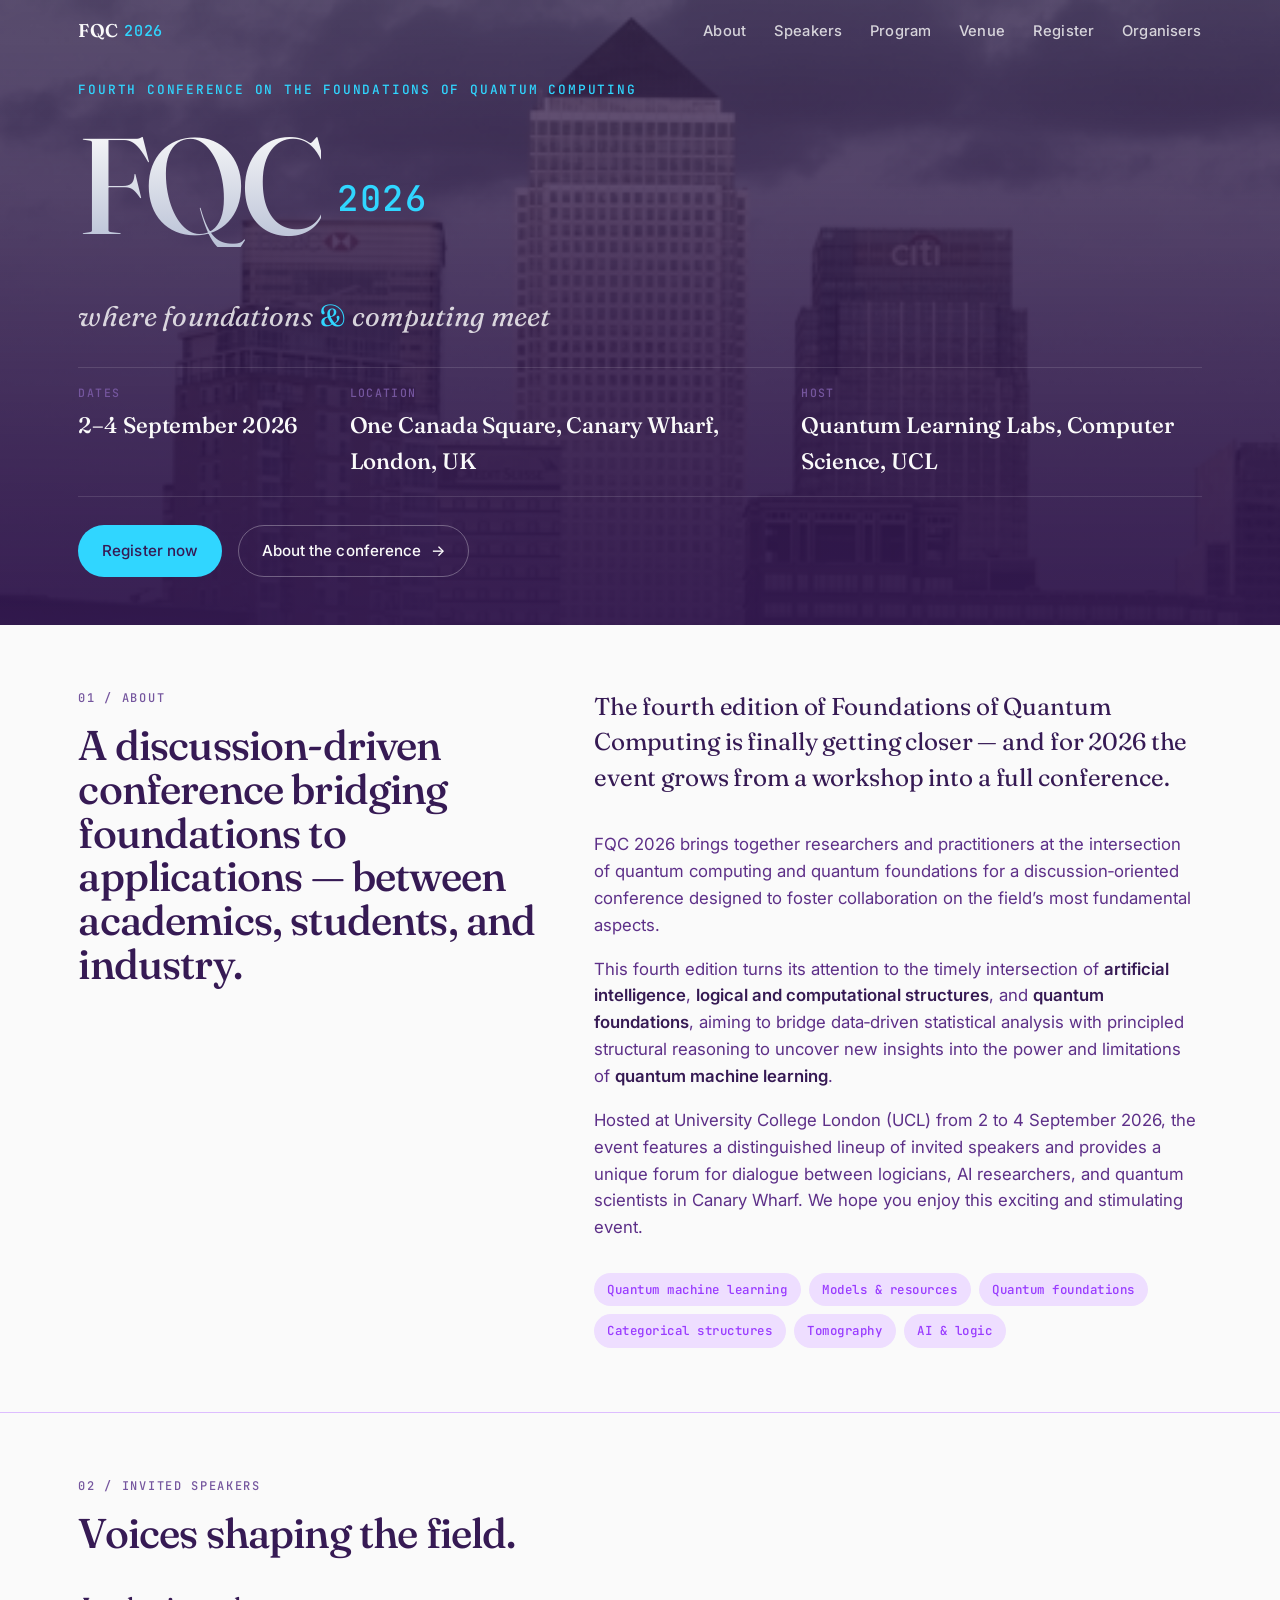
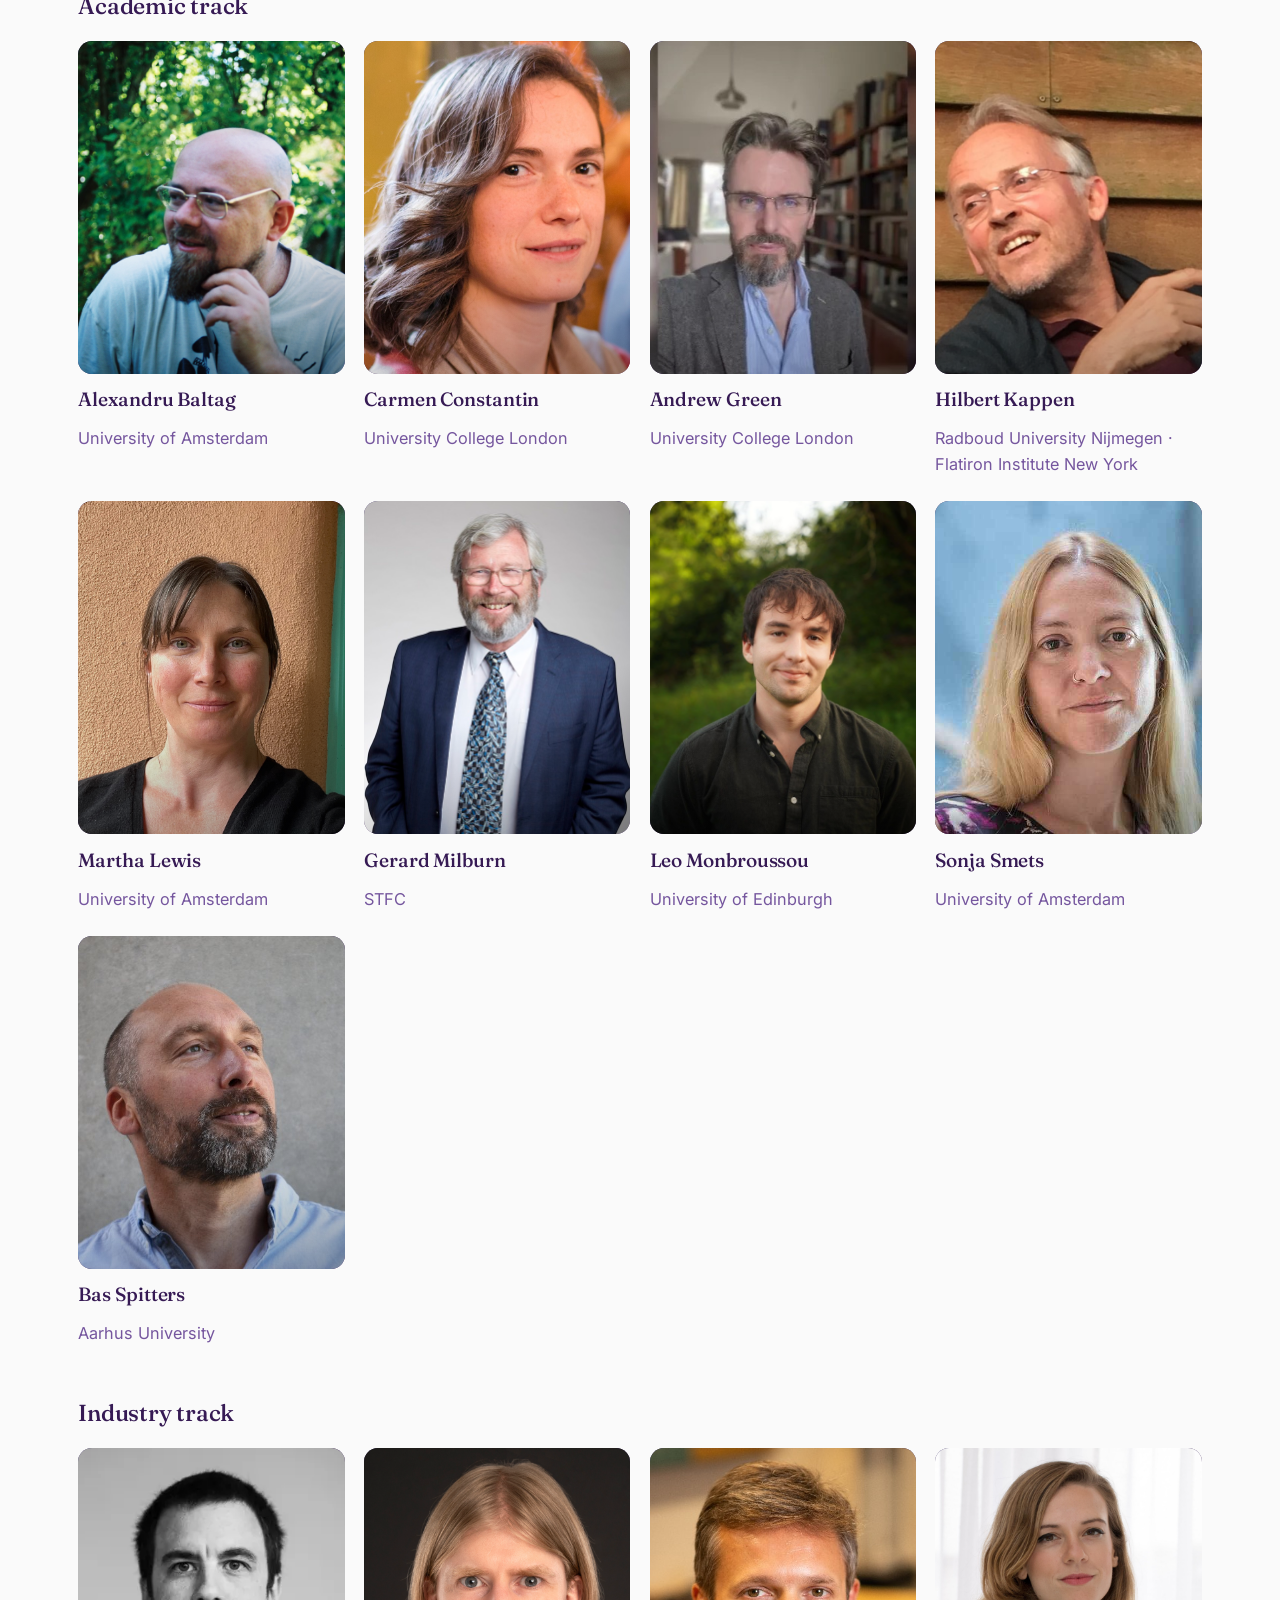
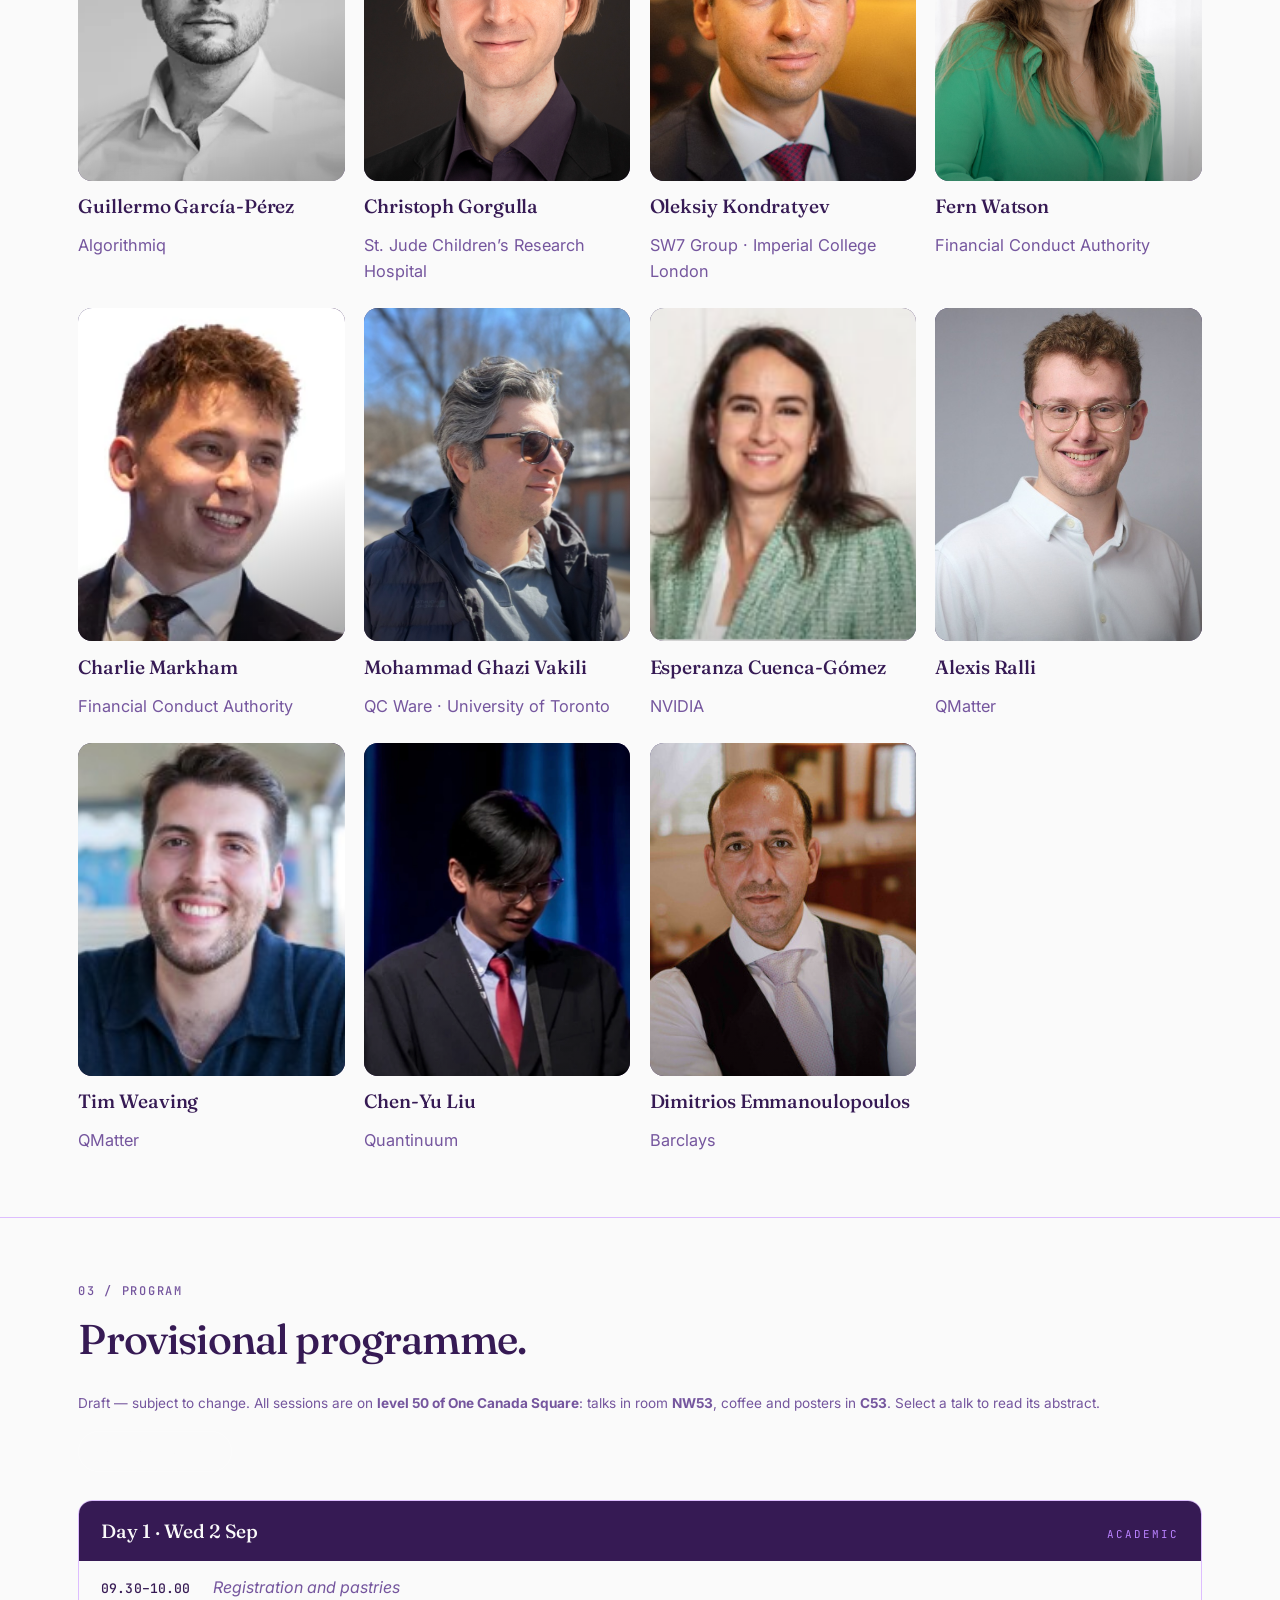
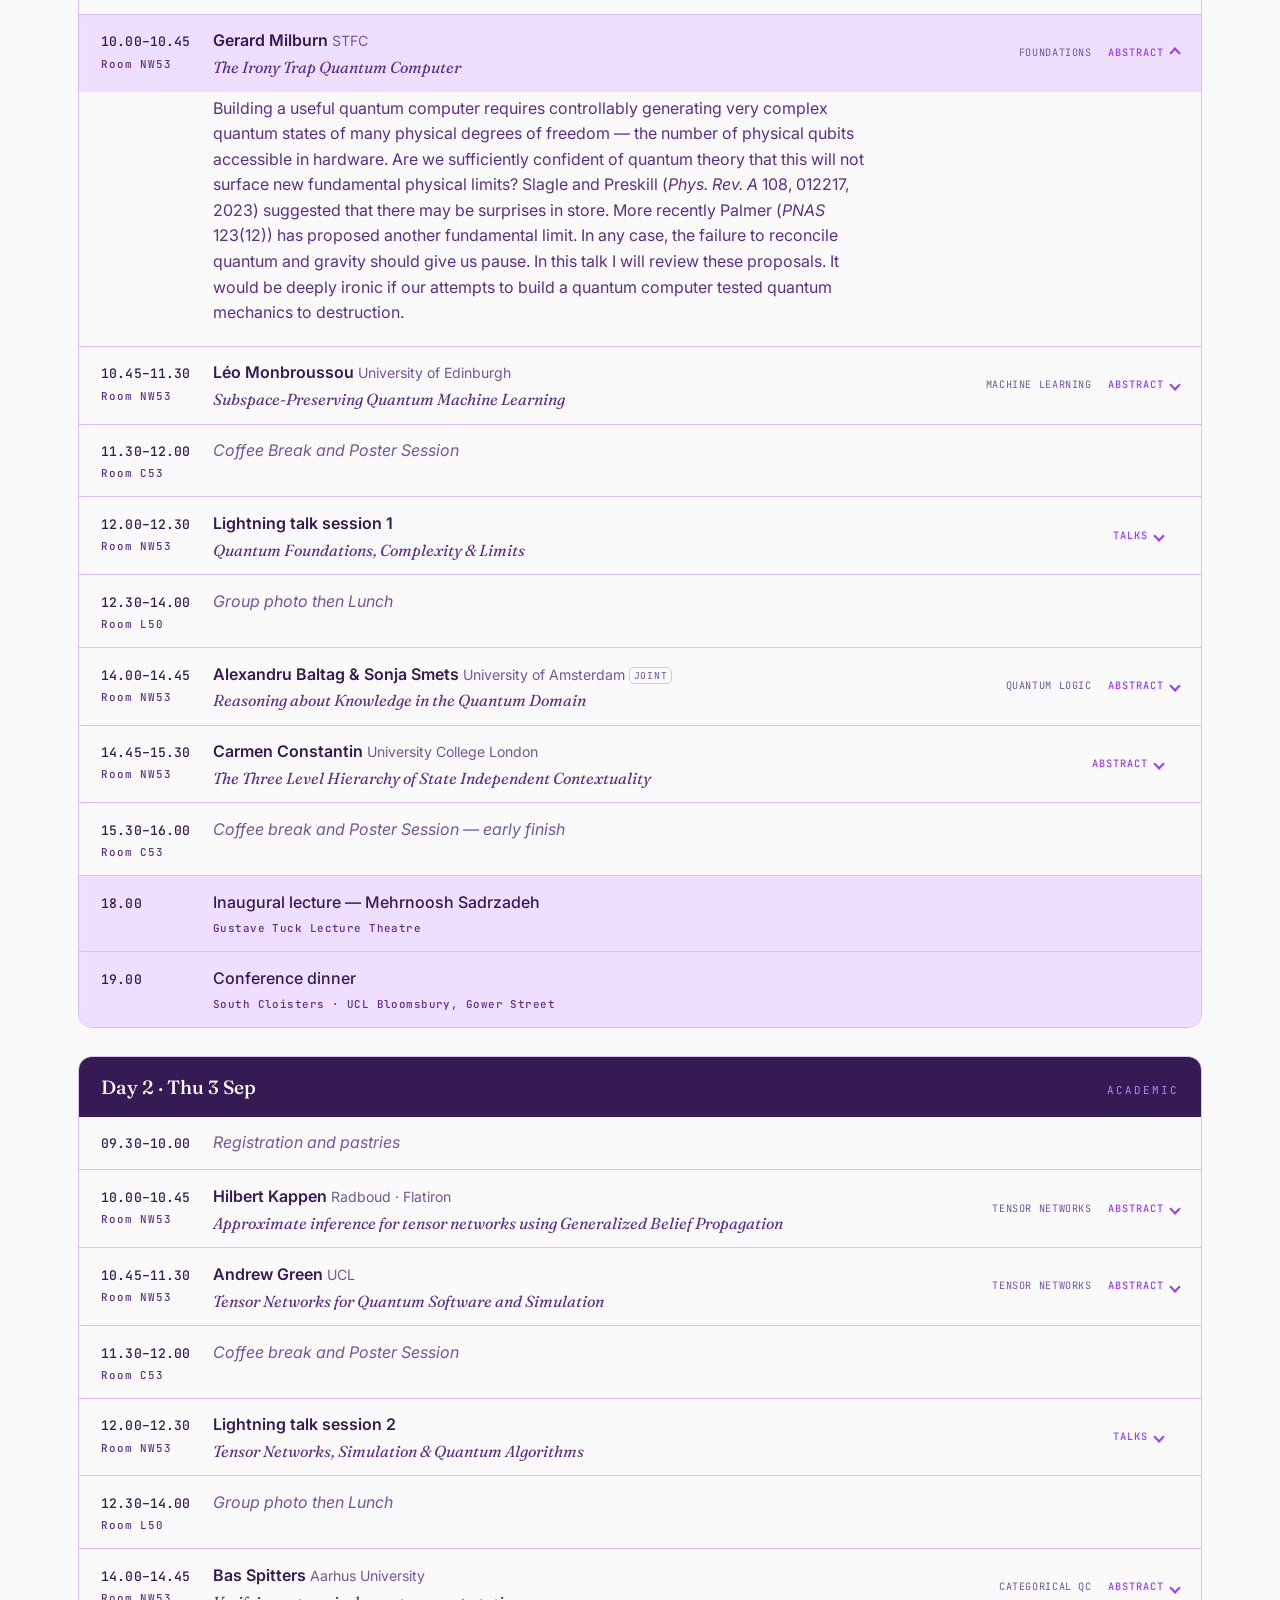
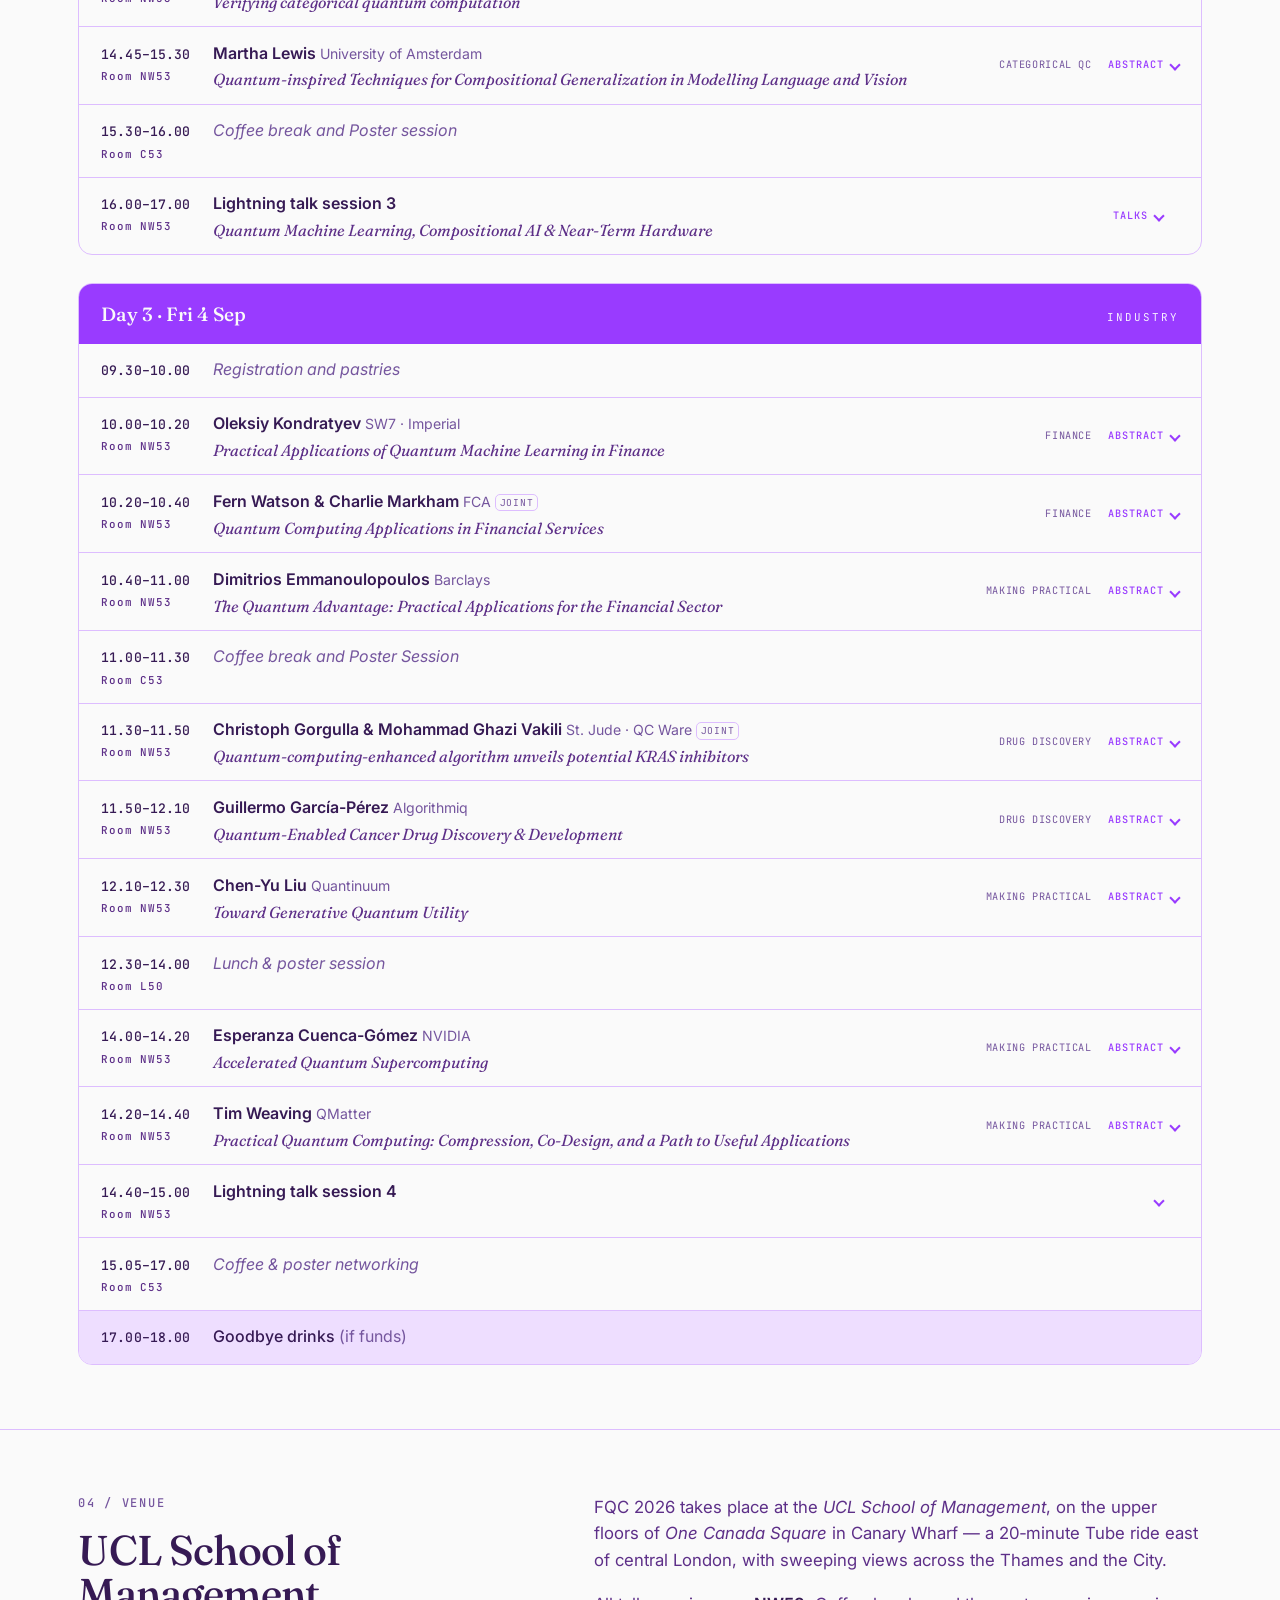
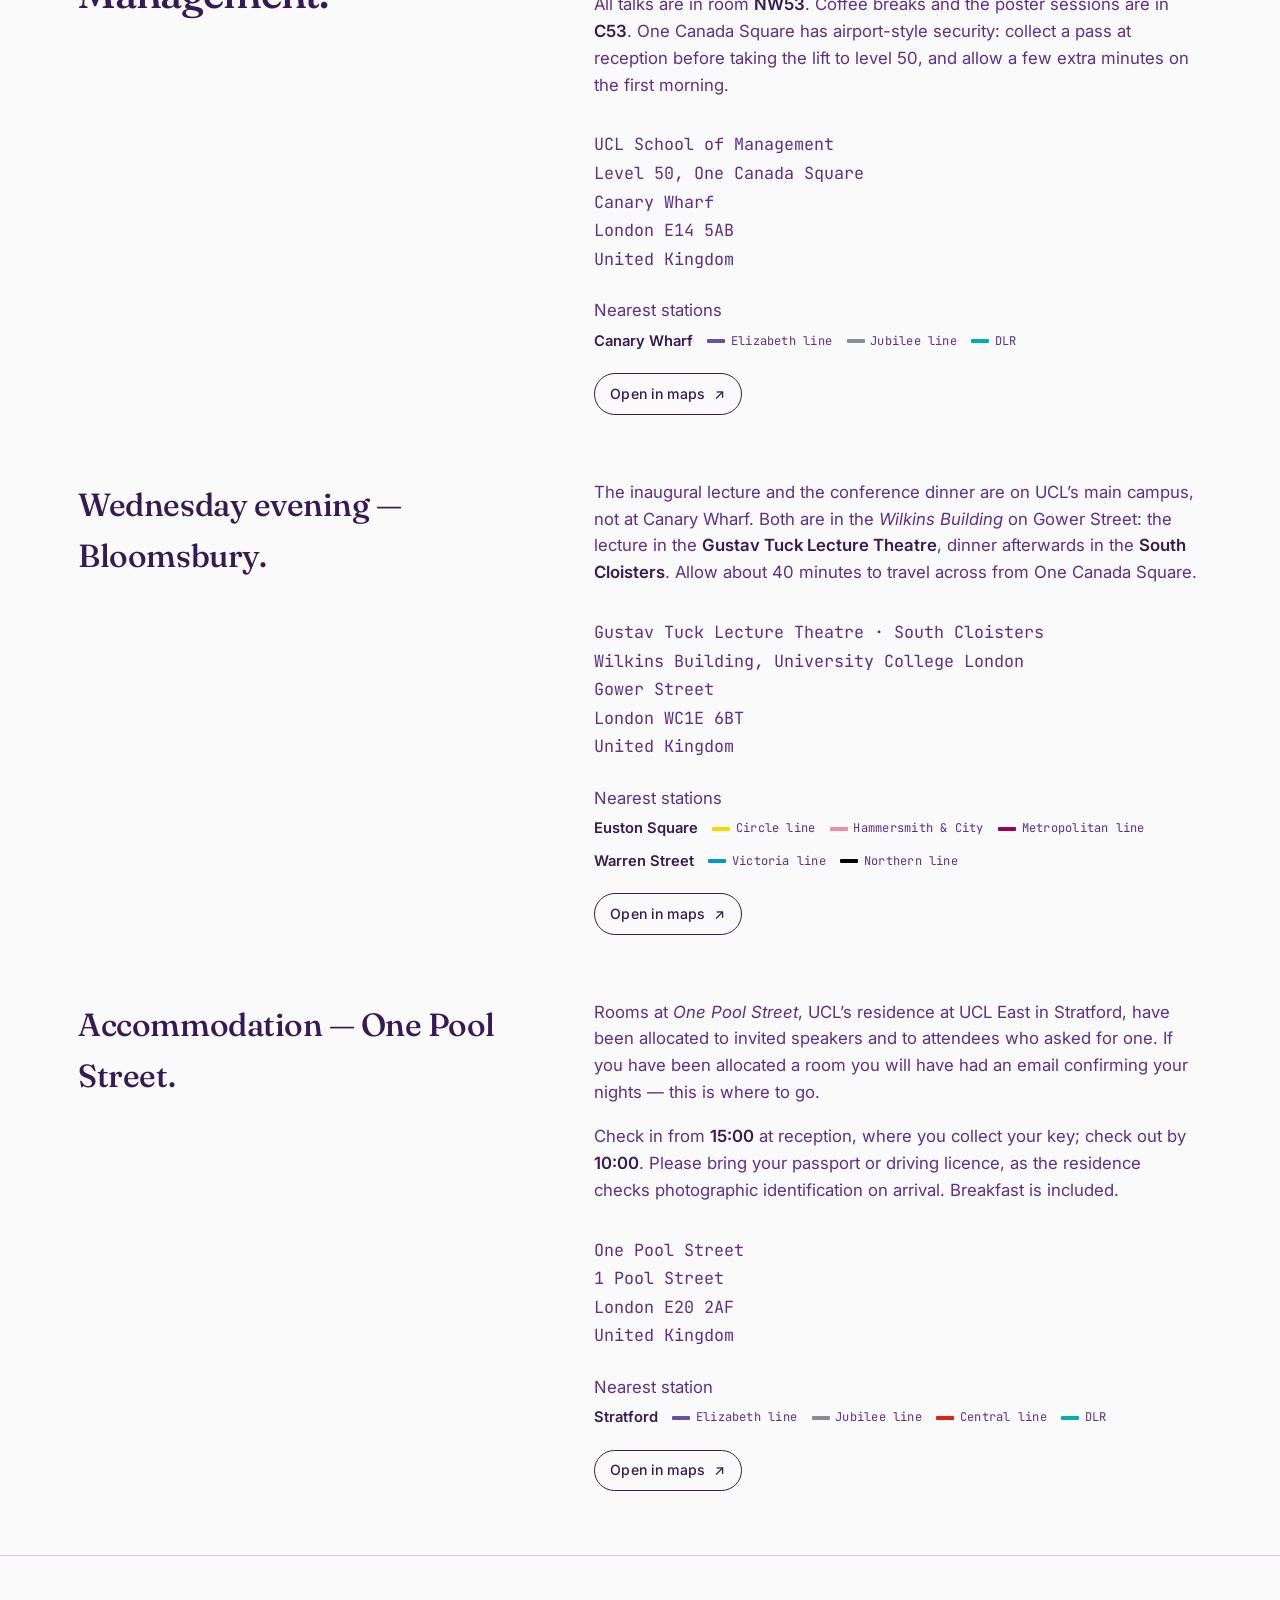
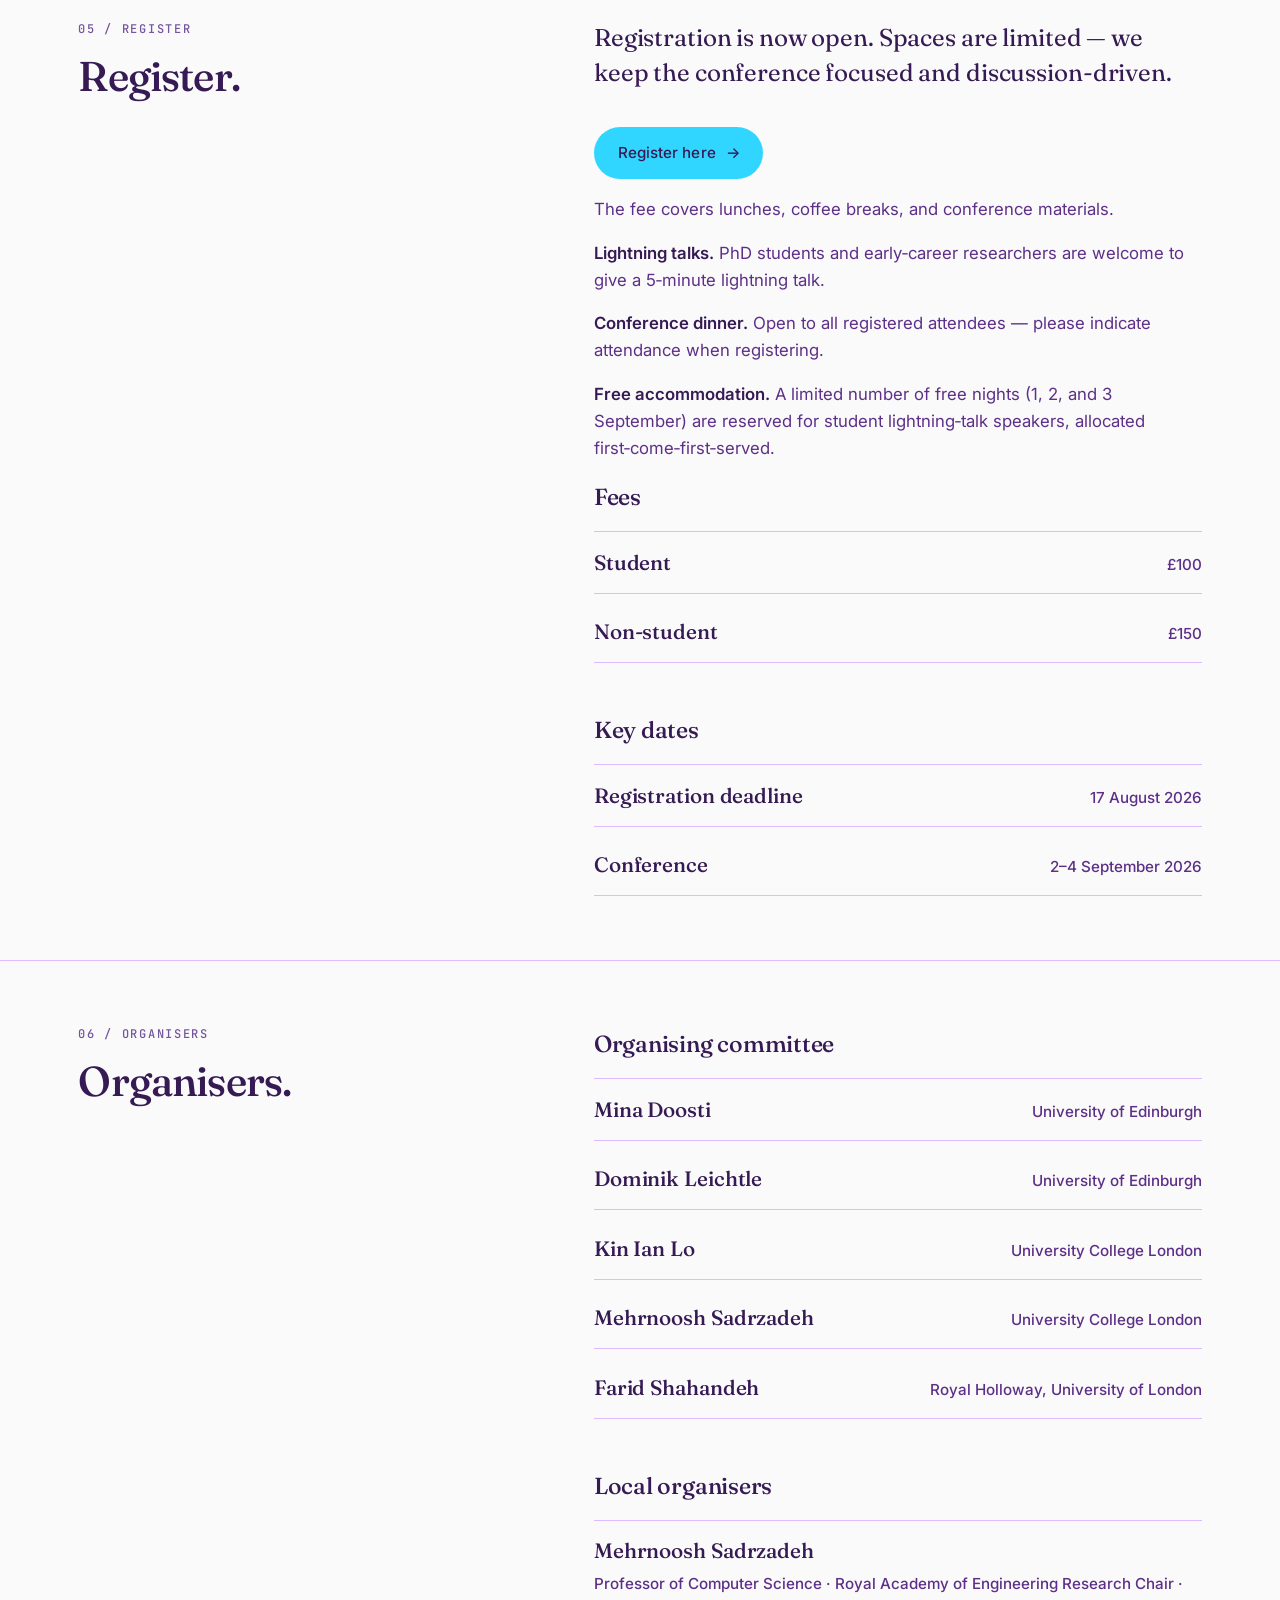
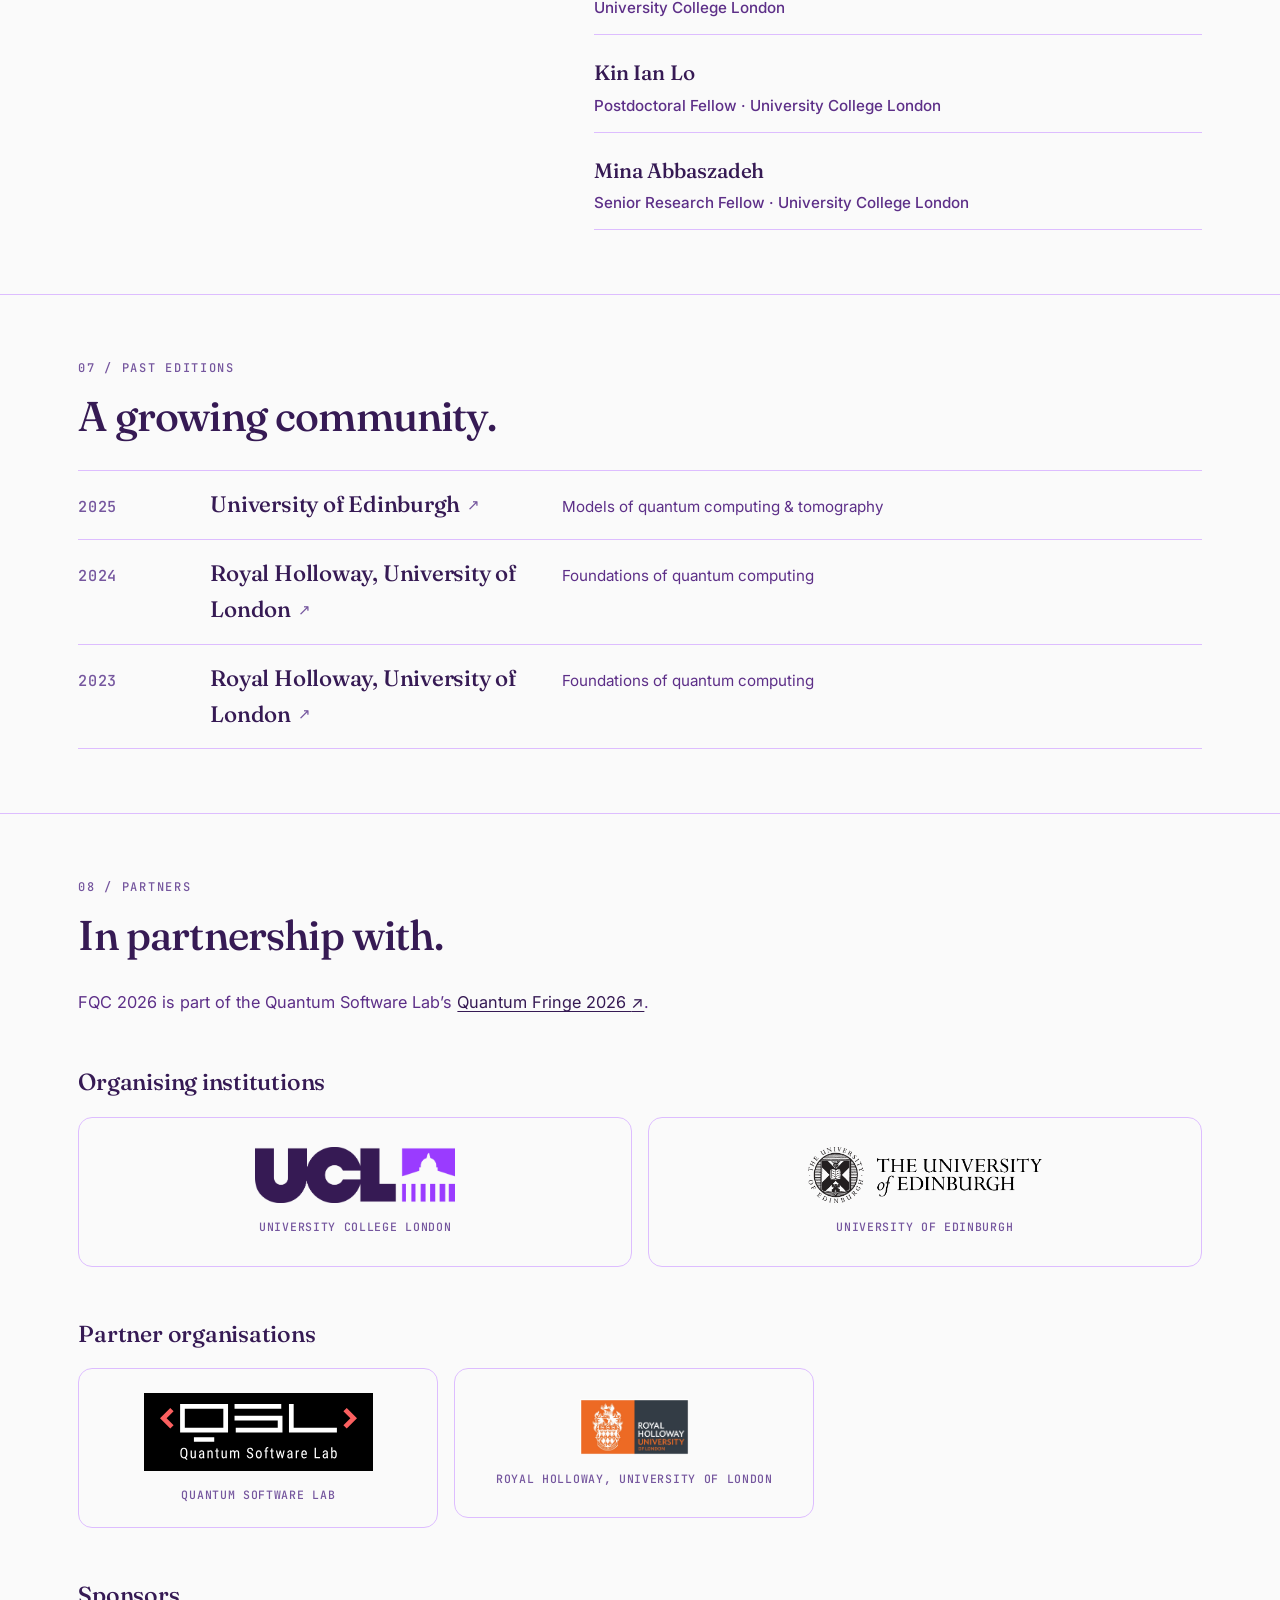
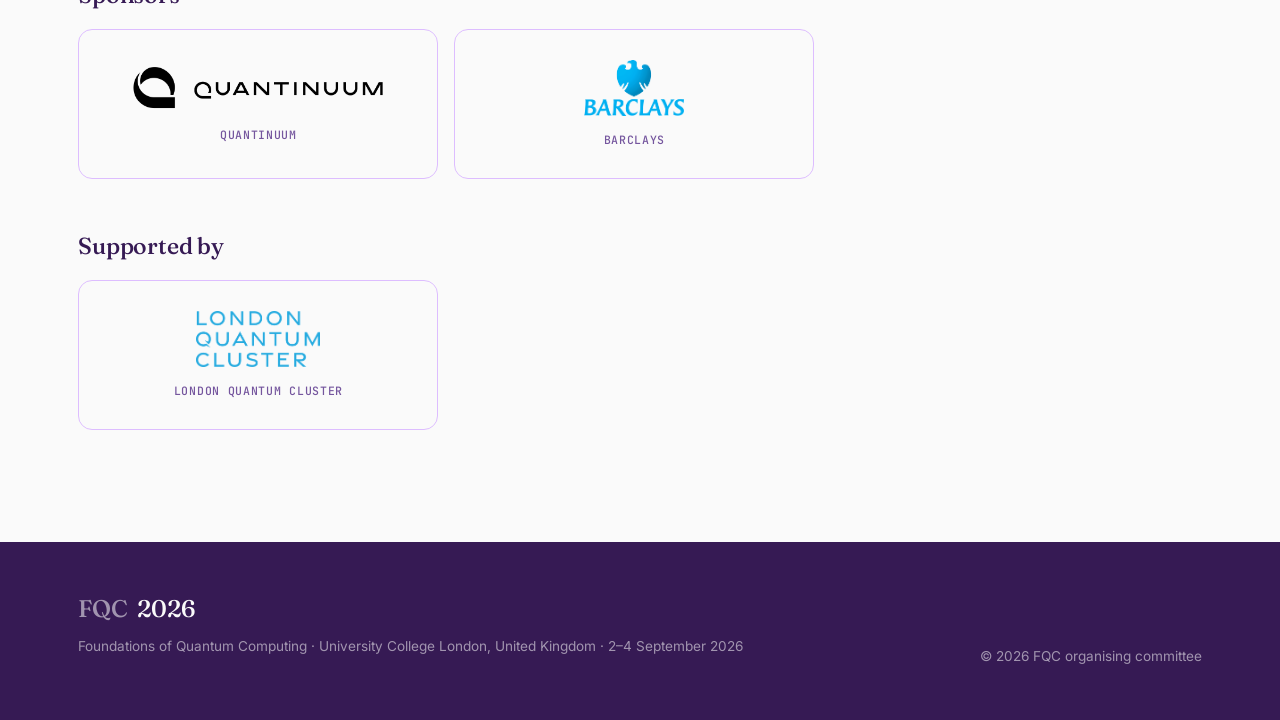
==== index.html @ 326d05ee "updates" ====
<!doctype html>
<html lang="en" data-density="compact">
<head>
<meta charset="utf-8" />
<meta name="viewport" content="width=device-width, initial-scale=1, viewport-fit=cover" />
<title>FQC 2026 — Foundations of Quantum Computing</title>
<meta name="description" content="The fourth Foundations of Quantum Computing conference. University College London, 2–4 September 2026. Where foundations and computing meet." />
<meta name="theme-color" content="#361a54" />

<meta property="og:title" content="FQC 2026 — Foundations of Quantum Computing" />
<meta property="og:description" content="University College London · 2–4 September 2026 · Where foundations and computing meet." />
<meta property="og:type" content="website" />
<meta property="og:url" content="https://fqc-conf.github.io/" />
<meta property="og:image" content="https://fqc-conf.github.io/assets/og-card.jpg" />
<meta property="og:image:width" content="1200" />
<meta property="og:image:height" content="630" />
<meta property="og:image:alt" content="FQC 2026 — Fourth Conference on the Foundations of Quantum Computing. 2–4 September 2026, One Canada Square, London." />

<meta name="twitter:card" content="summary_large_image" />
<meta name="twitter:title" content="FQC 2026 — Foundations of Quantum Computing" />
<meta name="twitter:description" content="University College London · 2–4 September 2026 · Where foundations and computing meet." />
<meta name="twitter:image" content="https://fqc-conf.github.io/assets/og-card.jpg" />

<link rel="canonical" href="https://fqc-conf.github.io/" />

<script type="application/ld+json">
{
  "@context": "https://schema.org",
  "@type": "Event",
  "name": "FQC 2026 — Foundations of Quantum Computing",
  "description": "The fourth Foundations of Quantum Computing conference. A discussion-driven event bridging foundations to applications, bringing together academics, students, and industry.",
  "startDate": "2026-09-02",
  "endDate": "2026-09-04",
  "eventStatus": "https://schema.org/EventScheduled",
  "eventAttendanceMode": "https://schema.org/OfflineEventAttendanceMode",
  "image": "https://fqc-conf.github.io/assets/og-card.jpg",
  "performer": [
    { "@type": "Person", "name": "Alexandru Baltag" },
    { "@type": "Person", "name": "Andrew Green" },
    { "@type": "Person", "name": "Hilbert Kappen" },
    { "@type": "Person", "name": "Martha Lewis" },
    { "@type": "Person", "name": "Gerard Milburn" },
    { "@type": "Person", "name": "Leo Monbroussou" },
    { "@type": "Person", "name": "Sonja Smets" },
    { "@type": "Person", "name": "Bas Spitters" },
    { "@type": "Person", "name": "Guillermo García-Pérez" },
    { "@type": "Person", "name": "Christoph Gorgulla" },
    { "@type": "Person", "name": "Oleksiy Kondratyev" },
    { "@type": "Person", "name": "Fern Watson" },
    { "@type": "Person", "name": "Charlie Markham" },
    { "@type": "Person", "name": "Mohammad Ghazi Vakili" },
    { "@type": "Person", "name": "Esperanza Cuenca-Gómez" },
    { "@type": "Person", "name": "Alexis Ralli" },
    { "@type": "Person", "name": "Tim Weaving" },
    { "@type": "Person", "name": "Chen-Yu Liu" },
    { "@type": "Person", "name": "Carmen Constantin" },
    { "@type": "Person", "name": "Dimitrios Emmanoulopoulos" }
  ],
  "location": {
    "@type": "Place",
    "name": "UCL School of Management",
    "address": {
      "@type": "PostalAddress",
      "streetAddress": "One Canada Square",
      "addressLocality": "London",
      "postalCode": "E14 5AB",
      "addressCountry": "GB"
    }
  },
  "organizer": {
    "@type": "Organization",
    "name": "FQC 2026 Organising Committee",
    "url": "https://fqc-conf.github.io/"
  },
  "url": "https://fqc-conf.github.io/",
  "offers": {
    "@type": "Offer",
    "url": "https://fqc-conf.github.io/#register",
    "priceCurrency": "GBP",
    "price": "100",
    "availability": "https://schema.org/InStock"
  }
}
</script>

<link rel="icon" type="image/svg+xml" href="data:image/svg+xml;utf8,<svg xmlns='http://www.w3.org/2000/svg' viewBox='0 0 32 32'><rect width='32' height='32' rx='6' fill='%23361a54'/><g fill='none' stroke='%2330d6ff' stroke-width='1.4'><circle cx='16' cy='16' r='9'/><ellipse cx='16' cy='16' rx='9' ry='3.6' transform='rotate(35 16 16)'/><ellipse cx='16' cy='16' rx='9' ry='3.6' transform='rotate(-35 16 16)'/></g><circle cx='16' cy='16' r='2' fill='%2330d6ff'/></svg>" />

<link rel="preconnect" href="https://fonts.googleapis.com" />
<link rel="preconnect" href="https://fonts.gstatic.com" crossorigin />
<link href="https://fonts.googleapis.com/css2?family=Fraunces:opsz,wght@9..144,400;9..144,500;9..144,600;9..144,700&family=Inter:wght@400;500;600;700&family=JetBrains+Mono:wght@400;500&display=swap" rel="stylesheet" />

<link rel="stylesheet" href="style.css?v=5" />
</head>
<body>

<a class="skip-link" href="#main">Skip to content</a>

<header class="site-header" id="top">
  <div class="container nav-bar">
    <a href="#top" class="brand">
      <span class="brand-text">FQC<span class="brand-year">2026</span></span>
    </a>

    <button class="nav-toggle" aria-expanded="false" aria-controls="primary-nav" aria-label="Toggle navigation">
      <span></span><span></span><span></span>
    </button>

    <nav class="primary-nav" id="primary-nav" aria-label="Primary">
      <ul>
        <li><a href="#about">About</a></li>
        <li><a href="#speakers">Speakers</a></li>
        <li><a href="#program">Program</a></li>
        <li><a href="#venue">Venue</a></li>
        <li><a href="#register">Register</a></li>
        <li><a href="#organisers">Organisers</a></li>
      </ul>
    </nav>
  </div>
</header>

<main id="main">

<section class="hero" aria-labelledby="hero-title">
  <div class="hero-bg" aria-hidden="true"></div>
  <div class="hero-overlay" aria-hidden="true"></div>

  <div class="container hero-inner">
    <p class="eyebrow">Fourth Conference on the Foundations of Quantum Computing</p>
    <h1 id="hero-title" class="hero-title">
      <span class="hero-fqc">FQC</span><span class="hero-2026">2026</span>
    </h1>
    <p class="hero-tagline">where foundations <span class="amp">&amp;</span> computing meet</p>

    <dl class="hero-meta">
      <div>
        <dt>Dates</dt>
        <dd>2&ndash;4 September 2026</dd>
      </div>
      <div>
        <dt>Location</dt>
        <dd>One Canada Square, Canary Wharf, London, UK</dd>
      </div>
      <div>
        <dt>Host</dt>
        <dd>Quantum Learning Labs, Computer Science, UCL</dd>
      </div>
    </dl>

    <div class="hero-cta">
      <a class="btn btn-primary" href="#register">Register now</a>
      <a class="btn btn-ghost" href="#about">About the conference <span aria-hidden="true">→</span></a>
    </div>
  </div>

  <a class="scroll-hint" href="#about" aria-label="Scroll to about section">
    <span></span>
  </a>
</section>

<section id="about" class="section section-about" aria-labelledby="about-title">
  <div class="container two-col">
    <header class="col-head">
      <p class="section-label">01 / About</p>
      <h2 id="about-title" class="section-title">A discussion-driven conference bridging foundations to applications &mdash; between academics, students, and industry.</h2>
    </header>
    <div class="col-body prose">
      <p class="lede">
        The fourth edition of Foundations of Quantum Computing
        is finally getting closer &mdash; and for 2026 the event grows from a workshop into a full conference.
      </p>
      <p>
        FQC 2026 brings together researchers and practitioners at the intersection of
        quantum computing and quantum foundations for a discussion&#8209;oriented
        conference designed to foster collaboration on the field&rsquo;s most fundamental
        aspects.
      </p>
      <p>
        This fourth edition turns its attention to the timely intersection of
        <strong>artificial intelligence</strong>,
        <strong>logical and computational structures</strong>, and
        <strong>quantum foundations</strong>, aiming to bridge data&#8209;driven
        statistical analysis with principled structural reasoning to uncover new
        insights into the power and limitations of <strong>quantum machine
        learning</strong>.
      </p>
      <p>
        Hosted at University College London (UCL) from 2 to 4 September 2026, the event
        features a distinguished lineup of invited speakers and provides a unique forum
        for dialogue between logicians, AI researchers, and quantum scientists in
        Canary Wharf. We hope you enjoy this exciting and stimulating event.
      </p>
      <ul class="tag-list" aria-label="Topics">
        <li>Quantum machine learning</li>
        <li>Models &amp; resources</li>
        <li>Quantum foundations</li>
        <li>Categorical structures</li>
        <li>Tomography</li>
        <li>AI &amp; logic</li>
      </ul>
    </div>
  </div>
</section>

<section id="speakers" class="section section-speakers" aria-labelledby="speakers-title">
  <div class="container">
    <header class="section-head">
      <p class="section-label">02 / Invited speakers</p>
      <h2 id="speakers-title" class="section-title">Voices shaping the field.</h2>
    </header>

    <h3 class="org-group-title">Academic track</h3>
    <ul class="speaker-grid" role="list">
      <li class="speaker">
        <div class="speaker-portrait" aria-hidden="true">
          <img src="assets/speakers/alexandru-baltag.jpg" alt="" loading="lazy" />
        </div>
        <h3><a class="speaker-link" href="https://sites.google.com/site/thealexandrubaltagsite/" target="_blank" rel="noopener">Alexandru Baltag<span class="speaker-arrow" aria-hidden="true">↗</span></a></h3>
        <p class="affil">University of Amsterdam</p>
      </li>
      <li class="speaker">
        <div class="speaker-portrait" aria-hidden="true">
          <img src="assets/speakers/carmen-constantin.jpg" alt="" loading="lazy" />
        </div>
        <h3><a class="speaker-link" href="http://www0.cs.ucl.ac.uk/people/C.Constantin.html" target="_blank" rel="noopener">Carmen Constantin<span class="speaker-arrow" aria-hidden="true">↗</span></a></h3>
        <p class="affil">University College London</p>
      </li>
      <li class="speaker">
        <div class="speaker-portrait" aria-hidden="true">
          <img src="assets/speakers/andrew-green.jpg" alt="" loading="lazy" />
        </div>
        <h3>Andrew Green</h3>
        <p class="affil">University College London</p>
      </li>
      <li class="speaker">
        <div class="speaker-portrait" aria-hidden="true">
          <img src="assets/speakers/bert-kappen.png" alt="" loading="lazy" />
        </div>
        <h3><a class="speaker-link" href="https://www.snn.ru.nl/~bertk/" target="_blank" rel="noopener">Hilbert Kappen<span class="speaker-arrow" aria-hidden="true">↗</span></a></h3>
        <p class="affil">Radboud University Nijmegen &middot; Flatiron Institute New York</p>
      </li>
      <li class="speaker">
        <div class="speaker-portrait" aria-hidden="true">
          <img src="assets/speakers/martha-lewis.jpg" alt="" loading="lazy" />
        </div>
        <h3><a class="speaker-link" href="https://marthaflinderslewis.github.io/" target="_blank" rel="noopener">Martha Lewis<span class="speaker-arrow" aria-hidden="true">↗</span></a></h3>
        <p class="affil">University of Amsterdam</p>
      </li>
      <li class="speaker">
        <div class="speaker-portrait" aria-hidden="true">
          <img src="assets/speakers/gerard-milburn.jpg" alt="" loading="lazy" />
        </div>
        <h3>Gerard Milburn</h3>
        <p class="affil">STFC</p>
      </li>
      <li class="speaker">
        <div class="speaker-portrait" aria-hidden="true">
          <img src="assets/speakers/leo-monbroussou.jpg" alt="" loading="lazy" />
        </div>
        <h3><a class="speaker-link" href="https://sites.google.com/view/leomonbroussou" target="_blank" rel="noopener">Leo Monbroussou<span class="speaker-arrow" aria-hidden="true">↗</span></a></h3>
        <p class="affil">University of Edinburgh</p>
      </li>
      <li class="speaker">
        <div class="speaker-portrait" aria-hidden="true">
          <img src="assets/speakers/sonja-smets.jpg" alt="" loading="lazy" />
        </div>
        <h3><a class="speaker-link" href="https://sites.google.com/site/thesonjasmetssite/" target="_blank" rel="noopener">Sonja Smets<span class="speaker-arrow" aria-hidden="true">↗</span></a></h3>
        <p class="affil">University of Amsterdam</p>
      </li>
      <li class="speaker">
        <div class="speaker-portrait" aria-hidden="true">
          <img src="assets/speakers/bas-spitters.jpg" alt="" loading="lazy" />
        </div>
        <h3><a class="speaker-link" href="https://users-cs.au.dk/spitters/" target="_blank" rel="noopener">Bas Spitters<span class="speaker-arrow" aria-hidden="true">↗</span></a></h3>
        <p class="affil">Aarhus University</p>
      </li>
    </ul>

    <h3 class="org-group-title">Industry track</h3>
    <ul class="speaker-grid" role="list">
      <li class="speaker">
        <div class="speaker-portrait" aria-hidden="true">
          <img src="assets/speakers/guillermo-garcia-perez.webp" alt="" loading="lazy" />
        </div>
        <h3><a class="speaker-link" href="https://algorithmiq.fi/" target="_blank" rel="noopener">Guillermo García-Pérez<span class="speaker-arrow" aria-hidden="true">↗</span></a></h3>
        <p class="affil">Algorithmiq</p>
      </li>
      <li class="speaker">
        <div class="speaker-portrait" aria-hidden="true">
          <img src="assets/speakers/christoph-gorgulla.png" alt="" loading="lazy" />
        </div>
        <h3><a class="speaker-link" href="https://www.stjude.org/research/labs/gorgulla-lab.html" target="_blank" rel="noopener">Christoph Gorgulla<span class="speaker-arrow" aria-hidden="true">↗</span></a></h3>
        <p class="affil">St. Jude Children&rsquo;s Research Hospital</p>
      </li>
      <li class="speaker">
        <div class="speaker-portrait" aria-hidden="true">
          <img src="assets/speakers/oleksiy-kondratyev.jpg" alt="" loading="lazy" />
        </div>
        <h3>Oleksiy Kondratyev</h3>
        <p class="affil">SW7 Group &middot; Imperial College London</p>
      </li>
      <li class="speaker">
        <div class="speaker-portrait" aria-hidden="true">
          <img src="assets/speakers/fern-watson.jpg" alt="" loading="lazy" />
        </div>
        <h3>Fern Watson</h3>
        <p class="affil">Financial Conduct Authority</p>
      </li>
      <li class="speaker">
        <div class="speaker-portrait" aria-hidden="true">
          <img src="assets/speakers/charlie-markham.webp" alt="" loading="lazy" />
        </div>
        <h3>Charlie Markham</h3>
        <p class="affil">Financial Conduct Authority</p>
      </li>
      <li class="speaker">
        <div class="speaker-portrait" aria-hidden="true">
          <img src="assets/speakers/mohammad-ghazi-vakili.jpg" alt="" loading="lazy" />
        </div>
        <h3><a class="speaker-link" href="https://www.cs.toronto.edu/~mghazi/" target="_blank" rel="noopener">Mohammad Ghazi Vakili<span class="speaker-arrow" aria-hidden="true">↗</span></a></h3>
        <p class="affil">QC Ware &middot; University of Toronto</p>
      </li>
      <li class="speaker">
        <div class="speaker-portrait" aria-hidden="true">
          <img src="assets/speakers/esperanza-cuenca-gomez.png" alt="" loading="lazy" />
        </div>
        <h3><a class="speaker-link" href="https://developer.nvidia.com/blog/author/ecuencagomez/" target="_blank" rel="noopener">Esperanza Cuenca-Gómez<span class="speaker-arrow" aria-hidden="true">↗</span></a></h3>
        <p class="affil">NVIDIA</p>
      </li>
      <li class="speaker">
        <div class="speaker-portrait" aria-hidden="true">
          <img src="assets/speakers/alexis-ralli.jpg" alt="" loading="lazy" />
        </div>
        <h3><a class="speaker-link" href="https://alexisralli.github.io" target="_blank" rel="noopener">Alexis Ralli<span class="speaker-arrow" aria-hidden="true">↗</span></a></h3>
        <p class="affil">QMatter</p>
      </li>
      <li class="speaker">
        <div class="speaker-portrait" aria-hidden="true">
          <img src="assets/speakers/tim-weaving.jpg" alt="" loading="lazy" />
        </div>
        <h3><a class="speaker-link" href="https://www.linkedin.com/in/tim-weaving-61b47912a/" target="_blank" rel="noopener">Tim Weaving<span class="speaker-arrow" aria-hidden="true">↗</span></a></h3>
        <p class="affil">QMatter</p>
      </li>
      <li class="speaker">
        <div class="speaker-portrait" aria-hidden="true">
          <img src="assets/speakers/chen-yu-liu.webp" alt="" loading="lazy" />
        </div>
        <h3><a class="speaker-link" href="https://cylphysics.github.io/" target="_blank" rel="noopener">Chen-Yu Liu<span class="speaker-arrow" aria-hidden="true">↗</span></a></h3>
        <p class="affil">Quantinuum</p>
      </li>
      <li class="speaker">
        <div class="speaker-portrait" aria-hidden="true">
          <img src="assets/speakers/dimitrios-emmanoulopoulos.jpg" alt="" loading="lazy" />
        </div>
        <h3>Dimitrios Emmanoulopoulos</h3>
        <p class="affil">Barclays</p>
      </li>
    </ul>
  </div>
</section>

<section id="program" class="section section-program" aria-labelledby="program-title">
  <div class="container">
    <header class="section-head">
      <p class="section-label">03 / Program</p>
      <h2 id="program-title" class="section-title">Provisional programme.</h2>
    </header>

    <div class="agenda-bar">
      <p class="muted small">Draft &mdash; subject to change. All sessions are on <strong>level&nbsp;50 of One Canada Square</strong>: talks in room <strong>NW53</strong>, coffee and posters in <strong>C53</strong>. Select a talk to read its abstract.</p>
      <a class="btn btn-ghost btn-sm" href="assets/FQC-2026-programme.pdf" target="_blank" rel="noopener">Download PDF <span aria-hidden="true">&#8599;</span></a>
    </div>

    <div class="agenda">

      <!-- DAY 1 -->
      <section class="agenda-day" aria-label="Day 1, Wednesday 2 September">
        <div class="agenda-day-head">
          <span class="agenda-day-name">Day 1 &middot; Wed 2 Sep</span>
          <span class="agenda-day-tag">Academic</span>
        </div>
        <div class="agenda-list">

     <div class="ag-row ag-break">
        <span class="ag-time">09.30&ndash;10.00</span>
        <span class="ag-main">Registration and pastries</span>
     </div> 

          <details class="ag-talk" open>
            <summary>
              <span class="ag-time">10.00&ndash;10.45<span class="ag-room">Room NW53</span></span>
              <span class="ag-main"><span class="ag-who"><span class="ag-name">Gerard Milburn</span> <span class="ag-aff">STFC</span></span><span class="ag-title">The Irony Trap Quantum Computer</span></span>
              <span class="ag-theme">foundations</span>
              <span class="ag-cue"><span class="ag-cue-label">Abstract</span><span class="ag-chevron" aria-hidden="true"></span></span>
            </summary>
            <div class="ag-body"><p>Building a useful quantum computer requires controllably generating very complex quantum states of many physical degrees of freedom &mdash; the number of physical qubits accessible in hardware. Are we sufficiently confident of quantum theory that this will not surface new fundamental physical limits? Slagle and Preskill (<em>Phys. Rev. A</em> 108, 012217, 2023) suggested that there may be surprises in store. More recently Palmer (<em>PNAS</em> 123(12)) has proposed another fundamental limit. In any case, the failure to reconcile quantum and gravity should give us pause. In this talk I will review these proposals. It would be deeply ironic if our attempts to build a quantum computer tested quantum mechanics to destruction.</p></div>
          </details>

          <details class="ag-talk">
            <summary>
              <span class="ag-time">10.45&ndash;11.30<span class="ag-room">Room NW53</span></span>
              <span class="ag-main"><span class="ag-who"><span class="ag-name">L&eacute;o Monbroussou</span> <span class="ag-aff">University of Edinburgh</span></span><span class="ag-title">Subspace-Preserving Quantum Machine Learning</span></span>
              <span class="ag-theme">machine learning</span>
              <span class="ag-cue"><span class="ag-cue-label">Abstract</span><span class="ag-chevron" aria-hidden="true"></span></span>
            </summary>
            <div class="ag-body"><p>Variational quantum circuits are among the most promising candidates for near-term quantum applications, yet fundamental questions remain open regarding their trainability, their capacity to evade classical simulation, and their scalability. Subspace-preserving algorithms, which exploit symmetries of the computation to restrict the dynamics to a fixed sector of the Hilbert space, offer a setting in which these questions become more tractable. This talk presents subspace-preserving quantum machine learning algorithms, together with the theoretical guarantees currently available and what remains to be understood, with particular emphasis on particle-number-preserving photonic platforms and on how hardware-aware algorithm design may help deliver quantum utility in the near term.</p></div>
          </details>

          <div class="ag-row ag-break"><span class="ag-time">11.30&ndash;12.00<span class="ag-room">Room C53</span></span><span class="ag-main">Coffee Break and Poster Session</span></div>
          
         <details class="ag-talk">
            <summary>
              <span class="ag-time">12.00&ndash;12.30<span class="ag-room">Room NW53</span></span>
              <span class="ag-main">
              <span class="ag-who">
              <span class="ag-name">Lightning talk session 1</span>
              </span>
              <span class="ag-title">Quantum Foundations, Complexity &amp; Limits</span>
              </span>
              <span class="ag-cue"><span class="ag-cue-label">Talks</span><span class="ag-chevron" aria-hidden="true"></span></span>
           </summary>

           <div class="ag-body">

          <details>
            <summary><strong>12.00&ndash;12.05 &nbsp; Peter Martin</strong> &nbsp; <span class="ag-aff">Brunel University London</span></summary>
            <p><strong>Cylindrical Matter: A Beyond-Quantum System for Efficient Classical Simulation</strong></p>
            <p>Even simplified models of quantum many-body systems can be difficult to analyse, so one may wonder if there is benefit to exploring how beyond-quantum descriptions may fare. We propose and investigate a beyond-quantum many-body system that is based on hypothetical particles called "cylindrical bits" first introduced in Atallah et al. These particles are represented as a cylinder of vectors of R^3, somewhat analogously to how the Bloch sphere represents qubits. By considering a lattice of cylindrical bits interacting in continuous time with certain permitted measurements, we demonstrate the existence of "cylindrical matter" that yields valid probabilities, however large the system is or however long it runs. We provide efficient classical simulation algorithms (and local hidden variable models) for pure entangled quantum systems with diagonal gate interactions, by representing them as separable states, for which no previous efficient classical simulation was known. An example of the application is simulating pure Ising interactions algebraically decaying faster than r^(-3D/2).</p>
         </details>

         <details>
            <summary><strong>12.05&ndash;12.10 &nbsp; Tommy Williams</strong> &nbsp; <span class="ag-aff">University of Edinburgh</span></summary>
              <p><strong>Sheaf-Theoretic Preparation Contextuality</strong></p>
              <p>We introduce a preparation-dual notion of contextuality as an obstruction to stochastic extension. Preparation contextuality arises when locally specified preparation statistics cannot be extended to a single global response matrix compatible with all source contexts. We identify structural and compatibility conditions on admissible extensions and illustrate the framework with a quantum-mechanical example.</p>
         </details>

         <details>
           <summary><strong>12.10&ndash;12.15 &nbsp; Theodoros Yianni</strong> &nbsp; <span class="ag-aff">Royal Holloway, University of London</span></summary>
             <p><strong>Bounding Ontological Dimension via Approximate Sparsity Pattern</strong></p>
             <p>It is known from Hardy's Excess Baggage Theorem that the presence zero-valued outcome probabilities in a quantum prepare-and-measure experiment on an ideal single-qubit system can be used to prove an unbounded ontological excess baggage. In this work, we extend this to realistic experiments on single-qubit systems with approximate zero-valued probabilities to prove a lower bound on this excess baggage. Furthermore, we use a similar technique on prepare-and-measure experiments on q-qubit systems to prove a doubly-exponential in q lower bound on ontological excess baggage with a noise tolerance.</p>
         </details>

         <details>
           <summary><strong>12.15&ndash;12.20 &nbsp; Salomon Hurtado</strong></summary>
            <p><strong>When Measurement Stops: Can Quantum Coherence Re-Emerge?</strong></p>
            <p>Quantum measurement is usually discussed in terms of how interference is lost when information distinguishing alternative states becomes available. This raises a converse foundational question: when measurement or distinguishability is removed, under what conditions can quantum coherence re-emerge?</p>
            <p>This contribution considers the important distinction between three situations that can easily be conflated: an unknown classical mixture, a decohered quantum state, and a genuinely coherent superposition.</p>
            <p>I am particularly interested in whether removing measurement simply permits the evolution already predicted by standard quantum mechanics, or whether there could be experimentally identifiable conditions in which coherence between distinguishable states recovers or grows in a way that deserves further investigation.</p>
            <p>The question can be formulated operationally through observable quantities such as interference visibility and off-diagonal elements of the density matrix, allowing the discussion to move from interpretation toward potentially testable predictions.</p>
            <p>This also raises a broader question relevant to quantum computing: what exactly must be preserved, removed, or restored for quantum possibilities to remain computationally accessible?</p>
            <p>This is an exploratory foundational question rather than a claim of a completed theory. My purpose would be to invite critical discussion, identify relevant existing work, and better understand how this question fits within current quantum foundations.</p>
         </details>

         <details>
           <summary><strong>12.20&ndash;12.25 &nbsp; V&auml;in&ouml; Mehtola</strong> &nbsp; <span class="ag-aff">VTT Technical Research Centre of Finland</span></summary>
             <p><strong>Anticoncentration and Fourier Visibility in Two-Local IQP Born Machines</strong></p>
             <p>Anticoncentration and Fourier Visibility in Two-Local IQP Born Machines Classically trained IQP Born machines deploy as quantum samplers; L2 anticoncentration supports sampling-advantage routes. Using the critical-rank framework and S(G), we prove L2 anticoncentration coexists with low-weight Fourier visibility across several families. Rare low-rank sets show logarithmic degree can fail. We derive half-shell criteria and random-regular/shortcut thresholds. These are initialization results only.</p>
         </details>

         <details>
           <summary><strong>12.25&ndash;12.30 &nbsp; Theodor Iosif</strong> &nbsp; <span class="ag-aff">University College London</span></summary>
             <p><strong>Graph Neural Networks on Quantum Computers: Trainability and Classical Simulability</strong></p>
             <p>Graph Neural Networks (GNNs) have shown promise in solving complex graph-based optimization problems, with implementations on both classical and quantum computers. Whilst promising better scalability with the problem size thanks to the complex structure of Hilbert spaces, quantum GNNs are prone to untrainability; in particular, the barren plateau problem.</p>
             <p>In this work, we provide a gradient analysis for a specific type of quantum GNN. As such, the approximate bounds and expected trend of the gradient variance indicate efficient trainability for problems concerned with classical graph size scalability. This comes at the cost of a barren plateau in the subsystem encoding the nodes' features. Our results are validated by simulated experiments on two benchmarks.</p>
             <p>Furthermore, we comment on possible regimes of advantage of the model. At the circuit level, there is a trade-off; advantage can be exponential in either space or time, or polynomial in both. This trade-off is significantly impacted by the classical compilation time of the circuit (the input problem). Therefore, a low-rank dequantization analysis adds constraints to the types of graphs the quantum GNN can provide an advantage for.</p>
           </details>

          </div>
          </details>

          <div class="ag-row ag-break"><span class="ag-time">12.30&ndash;14.00<span class="ag-room">Room L50</span></span><span class="ag-main">Group photo then Lunch</span></div>

          <details class="ag-talk">
            <summary>
              <span class="ag-time">14.00&ndash;14.45<span class="ag-room">Room NW53</span></span>
              <span class="ag-main"><span class="ag-who"><span class="ag-name">Alexandru Baltag &amp; Sonja Smets</span> <span class="ag-aff">University of Amsterdam</span><span class="ag-tag">Joint</span></span><span class="ag-title">Reasoning about Knowledge in the Quantum Domain</span></span>
              <span class="ag-theme">quantum logic</span>
              <span class="ag-cue"><span class="ag-cue-label">Abstract</span><span class="ag-chevron" aria-hidden="true"></span></span>
            </summary>
            <div class="ag-body"><p>Our work integrates the methods coming from epistemic logic into the work on dynamic logics for the specification and verification of quantum programs. Our logical system, Q-DEL, is a quantum version of dynamic epistemic logic that allows us to reason about both classical and quantum information in multi-agent interactions.</p></div>
          </details>

          <details class="ag-talk">
            <summary>
              <span class="ag-time">14.45&ndash;15.30<span class="ag-room">Room NW53</span></span>
              <span class="ag-main"><span class="ag-who"><span class="ag-name">Carmen Constantin</span> <span class="ag-aff">University College London</span></span><span class="ag-title">The Three Level Hierarchy of State Independent Contextuality</span></span>
              <span class="ag-cue"><span class="ag-cue-label">Abstract</span><span class="ag-chevron" aria-hidden="true"></span></span>
            </summary>
            <div class="ag-body"><p>This talk follows up on a conjecture I presented during a lightning talk at last year's FQC. I will start by giving an introduction to the three level hierarchy of contextuality introduced by Abramsky and Brandenburger. I will then review some known examples of state independent constructions which occupy the top and bottom levels of this hierarchy - those of probabilistic and strong contextuality. To conclude I will give an overview of a recent construction which exhibits state independent logical contextuality, thus supplying the last piece of the state independent contextuality landscape.</p></div>
          </details>
          <div class="ag-row ag-break"><span class="ag-time">15.30&ndash;16.00<span class="ag-room">Room C53</span></span><span class="ag-main">Coffee break and Poster Session &mdash; early finish</span></div>
          <div class="ag-row ag-event">
  <span class="ag-time">18.00</span>
  <span class="ag-main">
    <a href="assets/FQC-Opening.pdf" target="_blank" rel="noopener">
      Inaugural lecture &mdash; Mehrnoosh Sadrzadeh
    </a>
    <span class="ag-venue">Gustave Tuck Lecture Theatre</span>
  </span>
</div>

       <div class="ag-row ag-event">
  <span class="ag-time">19.00</span>
  <span class="ag-main">
    Conference dinner
    <span class="ag-venue">South Cloisters &middot; UCL Bloomsbury, Gower Street</span>
  </span>
</div>

        </div>
      </section>

      <!-- DAY 2 -->
      <section class="agenda-day" aria-label="Day 2, Thursday 3 September">
        <div class="agenda-day-head">
          <span class="agenda-day-name">Day 2 &middot; Thu 3 Sep</span>
          <span class="agenda-day-tag">Academic</span>
        </div>
        <div class="agenda-list">

     <div class="ag-row ag-break">
        <span class="ag-time">09.30&ndash;10.00</span>
        <span class="ag-main">Registration and pastries</span>
     </div>

          <details class="ag-talk">
            <summary>
              <span class="ag-time">10.00&ndash;10.45<span class="ag-room">Room NW53</span></span>
              <span class="ag-main"><span class="ag-who"><span class="ag-name">Hilbert Kappen</span> <span class="ag-aff">Radboud &middot; Flatiron</span></span><span class="ag-title">Approximate inference for tensor networks using Generalized Belief Propagation</span></span>
              <span class="ag-theme">tensor networks</span>
              <span class="ag-cue"><span class="ag-cue-label">Abstract</span><span class="ag-chevron" aria-hidden="true"></span></span>
            </summary>
            <div class="ag-body"><p>Tensor networks provide an efficient representation for quantum states and are one of the methods of choice to simulate quantum systems on classical computers. For large or highly entangled quantum systems exact computation of quantum statistics is intractable. Recent years have seen a growing interest in the use of belief propagation &mdash; an algorithm originally introduced for performing statistical inference on graphical models &mdash; for approximate estimation. Here, we detail how to apply generalized belief propagation (GBP) &mdash; where messages are passed within a hierarchy of overlapping regions of the tensor network &mdash; to approximately contract tensor networks and obtain accurate results. The original belief propagation algorithm is a corner case of this approach. We implement GBP for a range of two- and three-dimensional, infinite and finite tensor networks, and show that GBP is typically more accurate than BP and its loop corrections, making it a promising new approach for tensor networks.</p></div>
          </details>

          <details class="ag-talk">
            <summary>
              <span class="ag-time">10.45&ndash;11.30<span class="ag-room">Room NW53</span></span>
              <span class="ag-main"><span class="ag-who"><span class="ag-name">Andrew Green</span> <span class="ag-aff">UCL</span></span><span class="ag-title">Tensor Networks for Quantum Software and Simulation</span></span>
              <span class="ag-theme">tensor networks</span>
              <span class="ag-cue"><span class="ag-cue-label">Abstract</span><span class="ag-chevron" aria-hidden="true"></span></span>
            </summary>
            <div class="ag-body"><p>Tensor networks provide one of the most efficient ways of simulating quantum systems on classical computers. Because of this, they are the benchmark for claims of quantum advantage. They can also be used to structure quantum code, building upon understanding developed in the classical context and allowing identification of potential quantum advantage.</p></div>
          </details>

          <div class="ag-row ag-break"><span class="ag-time">11.30&ndash;12.00<span class="ag-room">Room C53</span></span><span class="ag-main">Coffee break and Poster Session</span></div>
          
          <details class="ag-talk">
  <summary>
    <span class="ag-time">12.00&ndash;12.30<span class="ag-room">Room NW53</span></span>
    <span class="ag-main">
      <span class="ag-who">
        <span class="ag-name">Lightning talk session 2</span>
      </span>
      <span class="ag-title">Tensor Networks, Simulation &amp; Quantum Algorithms</span>
    </span>
    <span class="ag-cue"><span class="ag-cue-label">Talks</span><span class="ag-chevron" aria-hidden="true"></span></span>
  </summary>

  <div class="ag-body">

    <details>
      <summary><strong>12.00&ndash;12.05 &nbsp; Naivasha Williams</strong> &nbsp; <span class="ag-aff">University College London</span></summary>
      <p><strong>Hermitian Matrix Product Operators on Quantum Computers</strong></p>
      <p>MPOs are nonunitary; current state-of-the-art methods favour block-encoding for implementation. However, utility is limited by circuit depth and ancilla overhead on current hardware. We propose a new, more hardware efficient implementation of Hermitian MPOs and show that both circuit width and depth are significantly reduced for the Transverse Field Ising Model.</p>
    </details>

    <details>
      <summary><strong>12.05&ndash;12.10 &nbsp; Ivan Shalashilin</strong> &nbsp; <span class="ag-aff">University College London</span></summary>
      <p><strong>Boosting Quantum Classifiers with Tensor Networks</strong></p>
      <p>Tensor networks, originally developed in quantum physics to describe many-body systems, have recently attracted interest in classical and quantum machine learning, following the seminal work of Stoudenmire and Schwab. One application is classification: encoding image data as matrix product states (MPS) with fixed bond dimension yields a shallow, low-qubit-count multiclass quantum classifier.</p>
      <p>We propose a classifier that reframes binary classification as a quantum state discrimination problem, in which the goal is to find the optimal observable for distinguishing two quantum states. Each class is encoded as a normalized density matrix—the weighted average of its constituent datastates—and the optimal observable is obtained by diagonalising the difference between the two class density matrices. Accuracy is improved by iteratively reweighting the density matrices, in a manner similar to AdaBoost or SVMs, and multiclass problems are handled via a one-vs-rest scheme. Since the classifier requires no loss function or gradient-based optimisation, it sidesteps trainability issues such as barren plateaus.</p>
      <p>Diagonalization is performed efficiently using a tensor-network Lanczos algorithm, and we show that most of the classifier's performance is captured by a truncated observable built from the largest-weight eigenvectors. Because the data is MPS-encoded, the classifier naturally takes the form of a matrix product operator (MPO), whose bond dimension can be truncated to trade off accuracy for efficiency.</p>
      <p>We further extend our boosting approach to stacking, training a new classifier on the outputs of several MPO classifiers. This approach achieves 99.25%/98.5% train/test accuracy on standard MNIST handwritten digits using just 8 qubits.</p>
      <p>We also report inference results on the IBM Heron quantum computer at the NQCC, achieving &gt;96% test accuracy on a 4 class MNIST batch using circuits with O(100-1000) depth and two qubit gate count.</p>
    </details>

    <details>
      <summary><strong>12.10&ndash;12.15 &nbsp; Freddie Burns</strong> &nbsp; <span class="ag-aff">University College London</span></summary>
      <p><strong>Mean-field ansätze for quantum selected configuration interaction</strong></p>
      <p>Sampling algorithms aim to find subspaces of a Hamiltonian that yield accurate eigenvalues by measuring an ansatz many times. These ansätze should be complete, covering the target support; precise, covering only the target support; efficient, requiring few shots; and shallow, reducing the effect of noise in NISQ devices. This work pools measurements from an ensemble of ansätze, each produced by encoding a spin-broken mean-field determinant, rotating into a spin-pure basis, and projecting into a target spin state. We benchmark against IBM’s LUCJ ansatz on small hydrogen systems, in both simulation and on hardware, showing shallower circuits and improved sampling efficiency while retaining full ground-state support.</p>
    </details>

    <details>
      <summary><strong>12.15&ndash;12.20 &nbsp; Amana Liaqat</strong> &nbsp; <span class="ag-aff">Qoro Quantum</span></summary>
      <p><strong>Scaling Parallelised Sample Based Quantum Diagonalization Using Divi</strong></p>
      <p>SQD uses quantum circuits as stochastic samplers to bypass classical bottlenecks. To simulate large molecules, our Divi software parallelizes LASSQD workloads across QPUs by fragmenting the Hamiltonian and running configuration recovery. We demonstrate processing a molecule previously too large for these methods using this fragmented approach, and highlight past work accelerating QAOA sampling.</p>
    </details>

    <details>
      <summary><strong>12.20&ndash;12.25 &nbsp; George Umbrarescu</strong> &nbsp; <span class="ag-aff">University College London</span></summary>
      <p><strong>SyQMA: A memory-efficient, symbolic and exact universal simulator for quantum error correction</strong></p>
      <p>The classical simulation of universal quantum circuits is crucial both fundamentally and practically for quantum computation. We propose SyQMA, a simulator with several convenient features, particularly suited for quantum error correction (QEC). SyQMA simulates universal quantum circuits with incoherent Pauli noise and computes exact expectation values and measurement probabilities as symbolic functions of circuit parameters: rotation angles, measurement outcomes, and noise rates. This simulator can sample measurement outcomes, enabling the simulation of dynamic quantum programs where circuit composition depends on prior measurement outputs. For QEC, it performs circuit-level maximum-likelihood decoding, provides exact symbolic expressions for logical error rates, and verifies the fault distance of fault-tolerant stabiliser and magic state preparation protocols. These features are enabled by an intuitive extension of stabiliser simulators, where each non-Clifford Pauli rotation and incoherent Pauli channel is compactly represented via auxiliary qubits and a modified trace. Representing the state requires only polynomial memory and time, while computing expectation values and measurement probabilities takes exponential time in the number of non-Clifford rotations and deterministic measurements, but only polynomial memory. The FT preparation of stabiliser and magic states, including the first stage of magic state cultivation, is analysed without approximations. We also exactly convert the disjoint error probabilities of a general multi-qubit Pauli channel to independent ones, a key step for creating and sampling from detector error models. The code is publicly available and open-source.</p>
    </details>

    <details>
      <summary><strong>12.25&ndash;12.30 &nbsp; Amir Alizadeh</strong> &nbsp; <span class="ag-aff">Nottingham Trent University</span></summary>
      <p><strong>Energy-Aware and Scalable Classical Baselines for QAOA: A Measured FPGA State Vector Simulator</strong></p>
      <p>Assessing the practical performance of the Quantum Approximate Optimisation Algorithm (QAOA) requires strong classical simulation baselines. Such baselines are typically characterised by runtime and memory requirements, while their energy cost receives substantially less attention. This work presents a measured FPGA-based state vector simulator specialised to the structure of QAOA and evaluates energy alongside computational performance. Rather than emulating arbitrary quantum gates, the architecture maps QAOA quantum part onto regular read–compute–write sweeps over a BRAM-resident state vector using a time-multiplexed fixed-point datapath. One structural optimisation exploits the exact invariance of the cost evolution under (H_C, gamma) -&gt; (H_C/c, c * gamma). By rescaling the cost values on the host and representing the resulting phase in turns rather than radians, O(2^n) range reduction on the FPGA reduces to fractional-bit selection. Thus, an algebraic property of QAOA removes the need for a dedicated range reduction arithmetic block. The prototype runs at 320 MHz on a 28 nm Stratix V, validated against Qiskit Aer on Max Cut up to 16 qubits and 32 layers. Measured dynamic power is 4.0 W against 31.2 W for a 16-core Ryzen 9 9950X; speed-ups of two to three orders of magnitude at small sizes narrow to compute-time parity at n=16, p=32, where energy per QAOA execution is lower by approximately 13x. The architecture retains the fundamental O(2^n) memory scaling of exact state-vector simulation, limiting the current single-board implementation to approximately 17–18 qubits. We have therefore developed a theoretical and architectural multi-FPGA extension that partitions the state vector across devices and minimises communication to mixer operations spanning device partitions. Physical multi-board implementation and validation remain, particularly for communication overhead, scaling efficiency, and end-to-end energy consumption. These results motivate energy as an additional resource axis for evaluating classical QAOA baselines.</p>
    </details>

  </div>
</details>

          <div class="ag-row ag-break"><span class="ag-time">12.30&ndash;14.00<span class="ag-room">Room L50</span></span><span class="ag-main">Group photo then Lunch</span></div>

          <details class="ag-talk">
            <summary>
              <span class="ag-time">14.00&ndash;14.45<span class="ag-room">Room NW53</span></span>
              <span class="ag-main"><span class="ag-who"><span class="ag-name">Bas Spitters</span> <span class="ag-aff">Aarhus University</span></span><span class="ag-title">Verifying categorical quantum computation</span></span>
              <span class="ag-theme">categorical QC</span>
              <span class="ag-cue"><span class="ag-cue-label">Abstract</span><span class="ag-chevron" aria-hidden="true"></span></span>
            </summary>
            <div class="ag-body"><p>Testing, used in ordinary software engineering, is much harder for quantum computation due to the measurement problem. Formal software verification is a more attractive alternative. I will present a practical framework for the verification of categorical quantum programs and for compiler verification.</p></div>
          </details>

          <details class="ag-talk">
            <summary>
              <span class="ag-time">14.45&ndash;15.30<span class="ag-room">Room NW53</span></span>
              <span class="ag-main"><span class="ag-who"><span class="ag-name">Martha Lewis</span> <span class="ag-aff">University of Amsterdam</span></span><span class="ag-title">Quantum-inspired Techniques for Compositional Generalization in Modelling Language and Vision</span></span>
              <span class="ag-theme">categorical QC</span>
              <span class="ag-cue"><span class="ag-cue-label">Abstract</span><span class="ag-chevron" aria-hidden="true"></span></span>
            </summary>
            <div class="ag-body"><p>Large-scale neural network models combining text and images have made incredible progress in recent years. However, it remains an open question to what extent such models encode compositional representations of the concepts over which they operate, such as correctly identifying &lsquo;red cube&rsquo; by reasoning over the constituents &lsquo;red&rsquo; and &lsquo;cube&rsquo;. I will show that key vision-language models like CLIP can struggle with this sort of task, and introduce an extension of quantum-inspired compositional distributional semantic models to modelling language in a visual context. These models can outperform CLIP, particularly when novel disentangled architectures are introduced.</p></div>
          </details>

          <div class="ag-row ag-break"><span class="ag-time">15.30&ndash;16.00<span class="ag-room">Room C53</span></span><span class="ag-main">Coffee break and Poster session</span></div>
          
          <details class="ag-talk">
  <summary>
    <span class="ag-time">16.00&ndash;17.00<span class="ag-room">Room NW53</span></span>
    <span class="ag-main">
      <span class="ag-who">
        <span class="ag-name">Lightning talk session 3</span>
      </span>
      <span class="ag-title">Quantum Machine Learning, Compositional AI &amp; Near-Term Hardware</span>
    </span>
    <span class="ag-cue"><span class="ag-cue-label">Talks</span><span class="ag-chevron" aria-hidden="true"></span></span>
  </summary>

  <div class="ag-body">

    <details>
      <summary><strong>16.00&ndash;16.05 &nbsp; Howard Su</strong> &nbsp; <span class="ag-aff">Imperial College London</span></summary>
      <p><strong>Scalable Quantum Machine Learning via Multi-layer Fully-Connected Variational Quantum Circuits</strong></p>
      <p>We propose Multi-Layer Fully-Connected Variational Quantum Circuits (FC-VQC), a modular framework that decomposes high-dimensional inputs into fixed-size local VQC blocks connected by deterministic block-mixing rules. This design keeps each quantum computation local while allowing the number of trainable quantum parameters to scale linearly with input dimension.</p>
    </details>

    <details>
      <summary><strong>16.05&ndash;16.10 &nbsp; Abhishek Sadhu</strong> &nbsp; <span class="ag-aff">University of Birmingham</span></summary>
      <p><strong>Adversarial Effects on Expressibility and Trainability in Distributed Variational Quantum Algorithms</strong></p>
      <p>Distributed quantum algorithms offer a promising pathway to scale variational quantum algorithms beyond the constraints of noisy intermediate-scale quantum hardware. However, existing approaches implicitly assume a trusted entanglement-sharing layer across quantum processors. We show that this assumption introduces a fundamental vulnerability: adversarial perturbations of shared entanglement induce structured gate-level noise that directly impacts quantum learning. We develop a framework that maps entanglement-level perturbations to gate-level noise via an explicit Kraus representation. To quantify their impact, we introduce Kraus expressibility, a metric that generalizes unitary expressibility to noisy quantum channels. We then establish a trade-off between Kraus expressibility and trainability of noisy quantum circuits through gradient variance analysis. Our analysis reveals that an adversary can manipulate Kraus expressibility to maintain sufficiently large cost gradients (avoiding barren plateaus) while systematically biasing optimization toward incorrect solutions. We validate these findings through numerical simulations, demonstrating adversarial degradation of expressibility and trainability.</p>
    </details>

    <details>
      <summary><strong>16.10&ndash;16.15 &nbsp; JenYu Chang</strong></summary>
      <p><strong>Scalable Quantum Optimisation via Generative Circuit Transfer</strong></p>
      <p>Designing sequences with minimal self-interference is a core challenge in radar and communications engineering, yet finding optimal solutions becomes exponentially harder as the sequence grows longer. Quantum-assisted methods offer a promising path to faster solutions, but face a fundamental scalability barrier: circuits must be redesigned and grow deeper for each new problem size, making them impractical at scale. Here we introduce TileGQE-MTS, a hybrid quantum–classical framework that removes this barrier. A Generative Quantum Eigensolver (GQE) is trained once on a small system; symmetry-aware feature tiling then transfers the learned quantum structure to the tested larger instances without retraining, keeping the number of learned feature templates fixed. These transferred features seed a GPU-accelerated Memetic Tabu Search (MTS) that efficiently refines solutions on classical hardware. Benchmarks across a range of problem sizes show that TileGQE-MTS achieves the fastest median time-to-solution (TTS) and up to 2.4× speedup over classical MTS alone, with consistent ground-state reliability—outperforming the tested baselines over the evaluated range, both classical and prior quantum-seeding baselines. The fixed circuit depth makes TileGQE-MTS designed with near-term hardware constraints in mind, suggesting a possible route toward scalable hybrid quantum optimization.</p>
    </details>

    <details>
      <summary><strong>16.15&ndash;16.20 &nbsp; Aishwarya Vishwakarma</strong> &nbsp; <span class="ag-aff">University of Geneva</span></summary>
      <p><strong>When Does Calibration-Aware Compilation Transfer to Quantum Hardware? A Three-Processor QAOA Study of Ranking, Drift, and Refresh</strong></p>
      <p>Calibration-aware compilation uses device calibration data to guide circuit placement and compilation, but its practical value depends on whether the preferences inferred from a calibration snapshot remain predictive when circuits are executed on real, evolving hardware. In this work, I study this question experimentally using QAOA circuits executed on three IBM Heron r2 processors, comprising 823,296 hardware shots. Rather than considering compilation quality only through average performance, I focus on whether the ranking of candidate compilation choices transfers to hardware, how that relationship changes with calibration drift, and when refreshed calibration information becomes necessary. The study uses pre-specified decision rules and reproducible execution and analysis procedures to distinguish genuine hardware-transfer behaviour from effects of finite sampling and changing device conditions. More broadly, the results address a practical question for near-term quantum computing: when can calibration information be treated as actionable evidence for hardware-aware algorithm design, and when does it cease to be predictive?</p>
    </details>

    <details>
      <summary><strong>16.20&ndash;16.25 &nbsp; Mario Herrero Gonz&aacute;lez</strong> &nbsp; <span class="ag-aff">University of Edinburgh</span></summary>
      <p><strong>The Born Ultimatum: Conditions for Classical Surrogation of Quantum Generative Models with Correlators</strong></p>
      <p>Quantum Circuit Born Machines (QCBMs) are quantum generative models with the potential to offer advantages over classical approaches. In this work, we show that QCBMs can be understood as quantum Fourier models, providing a useful framework for studying when they can be simulated classically and when quantum resources may be beneficial. We focus on train-classical, deploy-quantum strategies, where a classical surrogate is used for training before transferring the learned parameters to a quantum device. Using the Fourier decomposition of the Born distribution, we show that this transfer can introduce a discrepancy between the classically trained model and the distribution produced on the quantum circuit. We quantify this effect analytically and study it numerically across several circuit families and classical simulation methods. Our results highlight an important trade-off between efficient classical training and faithful quantum deployment.</p>
    </details>

    <details>
    <summary><strong>16.25&ndash;16.30 &nbsp; Feroz Hassan</strong> &nbsp; <span class="ag-aff">University of Edinburgh</span></summary>
     <p><strong>Energetics and Running time models for Passive and Adaptive Linear Optical circuits</strong></p>
     <p>Linear-optical quantum computing is a restricted but experimentally mature model of quantum computation and has demonstrated large-scale integration. Complexity-theoretic arguments demonstrate its potential to do classically hard tasks like boson sampling. Yet asymptotic complexity alone does not tell us whether a photonic experiment offers a practical advantage. We develop a modular framework for estimating energy consumption and runtime in passive and adaptive linear-optical circuits. Combined with recently developed representation-theoretic tools used for estimating the sample complexity of expectation-value measurements, we offer a complete pipeline to compare quantum and classical resource costs beyond tasks like boson sampling, and to identify regimes where photonic QPUs may offer quantum utility through lower energy consumption or shorter runtime.</p>
    </details>

<details>
  <summary><strong>16.30&ndash;16.35 &nbsp; Nyan Raess</strong> &nbsp; <span class="ag-aff">Royal Holloway University of London</span></summary>
  <p><strong>Linear Algebra of Generalized Contextuality in All Prepare-Transform-Measure Scenarios</strong></p>
  <p>Generalized contextuality is a canonical distinguishing property of nonclassical generalized probabilistic theories, in particular quantum mechanics. Methods for certification and characterization of generalized contextuality of a given generalized probabilistic theory are well developed for prepare-measure and single-stage prepare-transform-measure scenarios. In a recent work [arXiv:2512.10000], a bottom-up, statistics-first linear-algebraic framework for contextuality in prepare-measure scenarios was introduced. We extend this approach to operational scenarios with sequential transformations with an arbitrary number of stages. We give a full decision procedure for contextuality of such scenarios within operational theories and analyze its computational complexity. In particular, our decision procedure has a complexity linearly exponential in the minimum generalized probabilistic theory (GPT) dimension, and polynomial in the number of procedures.</p>
</details>
    
  </div>
</details>

        </div>
      </section>

      <!-- DAY 3 -->
      <section class="agenda-day is-industry" aria-label="Day 3, Friday 4 September">
        <div class="agenda-day-head">
          <span class="agenda-day-name">Day 3 &middot; Fri 4 Sep</span>
          <span class="agenda-day-tag">Industry</span>
        </div>
        <div class="agenda-list">

     <div class="ag-row ag-break">
        <span class="ag-time">09.30&ndash;10.00</span>
        <span class="ag-main">Registration and pastries</span>
     </div>

          <details class="ag-talk">
            <summary>
              <span class="ag-time">10.00&ndash;10.20<span class="ag-room">Room NW53</span></span>
              <span class="ag-main"><span class="ag-who"><span class="ag-name">Oleksiy Kondratyev</span> <span class="ag-aff">SW7 &middot; Imperial</span></span><span class="ag-title">Practical Applications of Quantum Machine Learning in Finance</span></span>
              <span class="ag-theme th-fin">finance</span>
              <span class="ag-cue"><span class="ag-cue-label">Abstract</span><span class="ag-chevron" aria-hidden="true"></span></span>
            </summary>
            <div class="ag-body"><p>We explore practical applications of QML models based on parameterised quantum circuits. The expressive power of quantum feature maps makes QML a viable alternative to classical machine learning models. The use cases cover fraud detection, recession prediction, graduation testing and signal detection for investment strategies.</p></div>
          </details>

          <details class="ag-talk">
            <summary>
              <span class="ag-time">10.20&ndash;10.40<span class="ag-room">Room NW53</span></span>
              <span class="ag-main"><span class="ag-who"><span class="ag-name">Fern Watson &amp; Charlie Markham</span> <span class="ag-aff">FCA</span><span class="ag-tag">Joint</span></span><span class="ag-title">Quantum Computing Applications in Financial Services</span></span>
              <span class="ag-theme th-fin">finance</span>
              <span class="ag-cue"><span class="ag-cue-label">Abstract</span><span class="ag-chevron" aria-hidden="true"></span></span>
            </summary>
            <div class="ag-body"><p>Quantum computing is attracting growing interest across financial services, but separating near-term opportunities from long-term expectations remains a challenge. Drawing on the FCA's recent research, this talk explores where quantum technologies may create genuine value for firms and markets, and what industry and regulators can do today to prepare. The session focuses on three application areas particularly relevant to financial services &mdash; optimisation, machine learning, and stochastic modelling &mdash; which underpin portfolio construction, risk management, pricing, and forecasting. It also examines practical considerations for adoption, including the regulatory questions that may emerge as capabilities mature, and how collaboration between industry, academia, technology providers, and regulators can help ensure innovation is both responsible and beneficial.</p></div>
          </details>

          <details class="ag-talk">
            <summary>
              <span class="ag-time">10.40&ndash;11.00<span class="ag-room">Room NW53</span></span>
              <span class="ag-main"><span class="ag-who"><span class="ag-name">Dimitrios Emmanoulopoulos</span> <span class="ag-aff">Barclays</span></span><span class="ag-title">The Quantum Advantage: Practical Applications for the Financial Sector</span></span>
              <span class="ag-theme th-prac">making practical</span>
              <span class="ag-cue"><span class="ag-cue-label">Abstract</span><span class="ag-chevron" aria-hidden="true"></span></span>
           </summary>
           <div class="ag-body"><p class="ag-tbc-note">Title and abstract to be confirmed. The title shown is provisional, taken from the speaker's recent work on <a href="https://arxiv.org/abs/2202.00599" target="_blank" rel="noopener">quantum machine learning for financial time-series forecasting</a>.</p></div>
          </details>
          <div class="ag-row ag-break"><span class="ag-time">11.00&ndash;11.30<span class="ag-room">Room C53</span></span><span class="ag-main">Coffee break and Poster Session</span></div>

          <details class="ag-talk">
            <summary>
              <span class="ag-time">11.30&ndash;11.50<span class="ag-room">Room NW53</span></span>
              <span class="ag-main"><span class="ag-who"><span class="ag-name">Christoph Gorgulla &amp; Mohammad Ghazi Vakili</span> <span class="ag-aff">St.&nbsp;Jude &middot; QC&nbsp;Ware</span><span class="ag-tag">Joint</span></span><span class="ag-title">Quantum-computing-enhanced algorithm unveils potential KRAS inhibitors</span></span>
              <span class="ag-theme th-drug">drug discovery</span>
              <span class="ag-cue"><span class="ag-cue-label">Abstract</span><span class="ag-chevron" aria-hidden="true"></span></span>
            </summary>
            <div class="ag-body"><p>We introduce a quantum–classical generative model for small-molecule design, specifically targeting KRAS inhibitors for cancer therapy. We apply the method to design, select and synthesize 15 proposed molecules that could notably engage with KRAS for cancer therapy, with two holding promise for future development as inhibitors. This work showcases the potential of quantum computing to generate experimentally validated hits that compare favorably against classical models. (<em>Nature Biotechnology</em>, 2025).</p></div>
          </details>

          <details class="ag-talk">
            <summary>
              <span class="ag-time">11.50&ndash;12.10<span class="ag-room">Room NW53</span></span>
              <span class="ag-main"><span class="ag-who"><span class="ag-name">Guillermo Garc&iacute;a-P&eacute;rez</span> <span class="ag-aff">Algorithmiq</span></span><span class="ag-title">Quantum-Enabled Cancer Drug Discovery &amp; Development</span></span>
              <span class="ag-theme th-drug">drug discovery</span>
              <span class="ag-cue"><span class="ag-cue-label">Abstract</span><span class="ag-chevron" aria-hidden="true"></span></span>
            </summary>
            <div class="ag-body"><p>Algorithmiq was the sole winner of the $2M Wellcome Leap &ldquo;Quantum for Bio&rdquo; prize, using up to 100 qubits on IBM hardware to simulate a photodynamic-therapy cancer drug now in Phase&nbsp;II trials &mdash; a scalable path toward quantum advantage in drug discovery. <a href="https://algorithmiq.fi/news/algorithmiq-wins-2-million-wellcome-leap-prize-for-quantum-enabled-cancer-drug-discovery-development/" target="_blank" rel="noopener">Read more &#8599;</a></p></div>
          </details>

          <details class="ag-talk">
            <summary>
              <span class="ag-time">12.10&ndash;12.30<span class="ag-room">Room NW53</span></span>
              <span class="ag-main"><span class="ag-who"><span class="ag-name">Chen-Yu Liu</span> <span class="ag-aff">Quantinuum</span></span><span class="ag-title">Toward Generative Quantum Utility</span></span>
              <span class="ag-theme th-prac">making practical</span>
              <span class="ag-cue"><span class="ag-cue-label">Abstract</span><span class="ag-chevron" aria-hidden="true"></span></span>
            </summary>
            <div class="ag-body"><p>Quantum generative models promise potential computational advantages, but realizing practical utility requires understanding the interplay between data, algorithms, and hardware. In this talk, we will present a series of recent works that introduce a framework for identifying datasets suited to quantum generative models, analyze the impact of hardware constraints on their performance, and demonstrate these ideas in scientific generative modeling. Together, these results outline a path toward practical generative quantum utility.</p></div>
          </details>	

          <div class="ag-row ag-break"><span class="ag-time">12.30&ndash;14.00<span class="ag-room">Room L50</span></span><span class="ag-main">Lunch &amp; poster session</span></div>

          <details class="ag-talk">
            <summary>
              <span class="ag-time">14.00&ndash;14.20<span class="ag-room">Room NW53</span></span>
              <span class="ag-main"><span class="ag-who"><span class="ag-name">Esperanza Cuenca-G&oacute;mez</span> <span class="ag-aff">NVIDIA</span></span><span class="ag-title">Accelerated Quantum Supercomputing</span></span>
              <span class="ag-theme th-prac">making practical</span>
              <span class="ag-cue"><span class="ag-cue-label">Abstract</span><span class="ag-chevron" aria-hidden="true"></span></span>
            </summary>
            <div class="ag-body"><p>Quantum computing is reaching an inflection point where progress toward useful, error-corrected devices at scale depends not only on the quantum hardware, but also on the classical infrastructure required for simulation, hybrid quantum-classical algorithms, control, calibration, and quantum error correction. This talk presents NVIDIA's Accelerated Quantum Supercomputing &mdash; a system-level approach that integrates quantum processors with AI supercomputing and GPU-accelerated classical resources &mdash; and highlights the role of AI and accelerated computing in quantum error correction, hardware design, and hybrid algorithms, with recent results from collaborations with supercomputing centres and industry partners.</p></div>
          </details>

          <details class="ag-talk">
            <summary>
              <span class="ag-time">14.20&ndash;14.40<span class="ag-room">Room NW53</span></span>
              <span class="ag-main"><span class="ag-who"><span class="ag-name">Tim Weaving</span> <span class="ag-aff">QMatter</span></span><span class="ag-title">Practical Quantum Computing: Compression, Co-Design, and a Path to Useful Applications</span></span>
              <span class="ag-theme th-prac">making practical</span>
              <span class="ag-cue"><span class="ag-cue-label">Abstract</span><span class="ag-chevron" aria-hidden="true"></span></span>
            </summary>
            <div class="ag-body"><p>As quantum hardware advances, the focus is shifting toward making quantum algorithms practical on real devices. This talk introduces QMatter's work on quantum compression and resource-efficient algorithm design, before highlighting a collaborative project with NVIDIA, TUM, UCL, and IQM that applies quantum software&ndash;hardware co-design to a biochemical problem. We conclude by sharing our perspective on promising directions for the field and the opportunities ahead as quantum technologies mature.</p></div>
          </details>

          <details class="ag-talk">
  <summary>
    <span class="ag-time">14.40&ndash;15.00<span class="ag-room">Room NW53</span></span>
    <span class="ag-main">
      <span class="ag-who">
        <span class="ag-name">Lightning talk session 4</span>
      </span>
    </span>
    <span class="ag-chevron" aria-hidden="true"></span>
  </summary>

  <div class="ag-body">

    <details>
      <summary><strong>14.40&ndash;14.45 &nbsp; Tilen Limback-Stokin</strong> &nbsp; <span class="ag-aff">University College London</span></summary>
      <p><strong>QuCLIP: Towards Compositional Vision-Language Representations on Near-Term Quantum Hardware</strong></p>
      <p>Large vision-language models struggle to capture hierarchical linguistic relations, often acting as unstructured bag-of-words models due to their reliance on dense attention mechanisms. Addressing this classically requires massive data and parameter scaling, while existing quantum machine learning models are not explicitly designed to handle the structures present in natural language. To bridge this gap, we propose QuCLIP, a quantum vision-language model that explicitly encodes linguistic structure using a specialized Combinatory Categorial Grammar (CCG) ansatz. To enable practical execution on near-term quantum devices, this ansatz restricts entanglement to adjacent physical positions and replaces costly Bell tests with unitaries via map-state duality. Furthermore, quantum feature maps are utilized for image encoding to minimize circuit depth. We evaluate QuCLIP on compositional vision-language benchmarks across ideal simulations, noisy emulations, and physical QPUs on IBM Kingston, Quantinuum H2, IonQ Forte 1, and IQM Emerald. On the SVO-Swap subset, noiseless simulation achieves up to 84.21% accuracy, while execution on physical IBM Kingston hardware retains 54.74% accuracy. Under a 400-shot Destructive SWAP-test regime, emulated runs reach 67.37% (Fake Kingston) and 61.05% (IQM Emulator), compared to 49.47% on IQM Emerald hardware. On a high-margin evaluation subset, QuCLIP retains 100% of the original accuracy in noiseless conditions, up to 60.0% on IonQ Forte 1 and 40.0% on IQM Emerald. These results establish a practical, hardware-efficient foundation for solving structured multimodal tasks on quantum devices. Moreover, this work does not rely on explicit error mitigation or heavy circuit optimisation, leaving significant room for performance gains.</p>
    </details>

    <details>
      <summary><strong>14.45&ndash;14.50 &nbsp; Matilda Moore</strong> &nbsp; <span class="ag-aff">University College London</span></summary>
      <p><strong>Mu-DisCoCat: A Variational Pipeline for Compositional Generalization on Quantum Processors</strong></p>
      <p>This work investigates a hybrid quantum–classical machine learning model for compositional generalisation under realistic noise, using both noisy simulations and real quantum hardware. In particular, we consider a multimodal task in which the model must align images representing a relation between two objects with their corresponding textual descriptions. Such compositional concept generalisation remains a fundamental challenge in artificial intelligence. Distributional Compositional Categories (DisCoCat) provide a framework for addressing this challenge by representing linguistic compositions as tensors, which can in turn be mapped to Variational Quantum Circuits (VQCs) using Categorical Quantum Mechanics. Whereas images are encoded into quantum states using the embeddings generated by OpenAI’s CLIP. The framework consists of two training stages. First, object representations are learnt from single-object image–text pairs. In the second stage, the resulting object parameters are fixed within relational circuits, allowing the model to focus on learning the composition of two objects and their relation. Training is initially performed on classical hardware, where the similarity between image and text representations is evaluated using the Uhlmann state fidelity. The trained models are evaluated across several noisy IBM simulated backends as well as the IBM Marrakesh quantum processor, where the destructive SWAP test is used to estimate the similarity between the corresponding image and text quantum states. Despite the presence of device noise, the hardware-executed models maintain a strong positive correlation with the fidelities obtained during training and reliably distinguish between unseen similar and dissimilar image–text pairs. These results demonstrate that the proposed framework can successfully transfer a compositional multimodal quantum–classical machine learning model from classical training to noisy quantum inference, promising near-term application of quantum hardware to multimodal machine learning.</p>
    </details>

    <details>
      <summary><strong>14.50&ndash;14.55 &nbsp; Joseph Hankon</strong> &nbsp; <span class="ag-aff">University of Southampton</span></summary>
      <p><strong>Latent Quantum Image Representation with Shared Quantum Decoding</strong></p>
      <p>Quantum implicit neural representations (QINRs) are a recent approach to express image data using quantum circuits, drawing on ideas from classical implicit neural representations. In this framework, a quantum neural network learns a mapping from spatial coordinates to corresponding signal values, querying the circuit repeatedly to reconstruct an image point by point. Although effective, existing QINR methods are best understood as quantum-enhanced classical machine learning: the quantum circuit serves as a rich feature map that improves classical implicit representation techniques, but the resulting quantum states do not themselves encode meaningful information about the entire image for further quantum processing. My work introduces an alternative framework that aims to produce truly quantum-native image representations. Rather than querying a circuit repeatedly per coordinate, the aim is to construct a single latent quantum state that uniquely represents a given image from a dataset. This latent state is then passed through a trainable universal quantum decoder, shared across the entire dataset, which uses query coordinates to map the quantum representation back into a reconstructed image. In contrast to existing QINR approaches, where each image is tied to its own bespoke circuit, this framework encodes the full identity of an image within a single quantum state, accessible through a common decoder. Beyond reconstruction, this framework raises open questions that I intend to explore. Can the latent quantum state serve directly as a meaningful representation for downstream tasks such as classification or denoising, and whether the trained decoder can support a generative mapping, producing novel image samples from sampled or interpolated latent states. I hope to use this framework as a starting point for discussing how data-driven representation learning fits within the structural constraints of quantum information.</p>
    </details>

    <details>
  <summary><strong>14.55&ndash;15.00 &nbsp; Steph Foulds</strong> &nbsp; <span class="ag-aff">University of Strathclyde</span></summary>
  <p><strong>Lazy Quantum Walks with Native Multiqubit Gates</strong></p>
  <p>Quantum walks, the quantum analogue of the classical random walk, have been shown to underpin quantum algorithms for fluid dynamics. Lazy quantum walks, performed on graphs with self loops, allow for the zero velocity state required in the lattice Boltzmann method for fluid simulation and more generally have been shown to decrease search time compared to standard quantum walks. We propose the quantum half-adder gate method for quantum walks as a useful and transparent benchmark algorithm, specifically to compare native two-qubit gate and native multiqubit gate implementations. Neutral atom hardware is a promising choice of platform for implementing quantum walks due to its ability to implement native multiqubit (greater than 2-qubit) gates and to dynamically re-arrange qubits. Using detailed realistic error modelling for multiqubit Rydberg gates via two-photon adiabatic rapid passage, we present the gate sequences and predicted final state fidelities for some small one dimensional quantum walks, including lazy quantum walks; lazy quantum walks include a rest state, which is needed for quantum walks for fluid simulation. Our simulations pinpoint the sweet spot where native multiqubit gates provide an advantage compared with decomposing the gate into multiple smaller higher fidelity gates - specifically we conclude that (prior to error correction) native three- and four-qubit gates and mid-circuit qubit array rearrangement is required for the implementation of four qubit and larger quantum walks on neutral atom hardware.</p>
</details>

<details>
  <summary><strong>15.00&ndash;15.05 &nbsp; Syed Mujtaba Haider</strong> &nbsp; <span class="ag-aff">University of Pavia</span></summary>
  <p><strong>Does Quantum GAN Augmentation Help? A Controlled Brain MRI Benchmark</strong></p>
  <p>Medical image classification is frequently constrained by limited labeled data, motivating generative augmentation, and quantum generative models have recently been proposed for this role, often reported as delivering accuracy gains. Such claims, however, usually rest on single training runs, compare quantum and classical generators at unmatched parameter budgets, and leave unspecified the data regime in which any advantage is supposed to appear. We present a controlled benchmark to isolate the contribution of a quantum generator to brain MRI augmentation. Images are encoded into a KL-regularized latent space; within that space we train a conditional Wasserstein GAN with gradient penalty whose generator is either a variational quantum circuit or a classical network of near-identical parameter count (1648 versus 1632). All remaining components; encoder, decoder, critic, conditioning scheme, optimizer, and training schedule is held fixed, so the generator family is the only variable. Synthetic samples are decoded to image space and used to augment a pretrained classifier across labeled data fractions from 5% to 100%. Each configuration is repeated over eight random seeds and compared with paired significance testing under multiple comparison correction, complemented by intra-set diversity measurements and analyses of the latent distributions of real and generated samples. Across every data fraction, no augmentation variant significantly outperforms training on real data alone, and quantum and classical generators are statistically indistinguishable. Where a nominal low-data benefit appears, it behaves as regularization rather than faithful data expansion: generated samples lie off the real data distribution and are severely mode collapsed exactly in the regime where additional data would matter most, and the quantum generator is no more diverse than its classical counterpart. We argue that parameter matching, seed replication, and distributional diagnostics should be minimum requirements for claims of quantum advantage in generative augmentation, and release our protocol as a reproducible open testbed.</p>
</details>

  </div>
</details>          

          <div class="ag-row ag-break"><span class="ag-time">15.05&ndash;17.00<span class="ag-room">Room C53</span></span><span class="ag-main">Coffee &amp; poster networking</span></div>
          <div class="ag-row ag-event"><span class="ag-time">17.00&ndash;18.00</span><span class="ag-main">Goodbye drinks <span class="ag-soft">(if funds)</span></span></div>

        </div>
      </section>

    </div>
  </div>
</section>


<section id="venue" class="section section-venue" aria-labelledby="venue-title">
  <div class="container">

    <div class="two-col venue-grid">
      <header class="col-head">
        <p class="section-label">04 / Venue</p>
        <h2 id="venue-title" class="section-title">UCL School of Management.</h2>
      </header>
      <div class="col-body prose">
        <p>
          FQC 2026 takes place at the <em>UCL School of Management</em>, on the upper floors of
          <em>One Canada Square</em> in Canary Wharf &mdash; a 20&#8209;minute Tube ride east of central
          London, with sweeping views across the Thames and the City.
        </p>
        <p>
          All talks are in room <strong>NW53</strong>. Coffee breaks and the poster sessions
          are in <strong>C53</strong>. One Canada Square has airport-style security: collect a
          pass at reception before taking the lift to level&nbsp;50, and allow a few extra
          minutes on the first morning.
        </p>
        <p class="address">
          UCL School of Management<br />
          Level 50, One Canada Square<br />
          Canary Wharf<br />
          London E14 5AB<br />
          United Kingdom
        </p>
        <p class="muted small tube-heading">Nearest stations</p>
        <ul class="tube-list" role="list">
          <li>
            <strong>Canary Wharf</strong>
            <span class="tube-line" style="--tube:#6950a1">Elizabeth line</span>
            <span class="tube-line" style="--tube:#838d93">Jubilee line</span>
            <span class="tube-line" style="--tube:#00afad">DLR</span>
          </li>
        </ul>
        <a class="btn btn-ghost btn-sm" href="https://maps.app.goo.gl/9Y8z7n1XjZhS1S389" target="_blank" rel="noopener">
          Open in maps <span aria-hidden="true">↗</span>
        </a>
      </div>
    </div>

    <div class="two-col venue-grid">
      <header class="col-head">
        <h3 class="venue-sub-title">Wednesday evening &mdash; Bloomsbury.</h3>
      </header>
      <div class="col-body prose">
        <p>
          The inaugural lecture and the conference dinner are on UCL&rsquo;s main campus, not at
          Canary Wharf. Both are in the <em>Wilkins Building</em> on Gower Street: the lecture in
          the <strong>Gustav Tuck Lecture Theatre</strong>, dinner afterwards in the
          <strong>South Cloisters</strong>. Allow about 40&nbsp;minutes to travel across from
          One Canada Square.
        </p>
        <p class="address">
          Gustav Tuck Lecture Theatre &middot; South Cloisters<br />
          Wilkins Building, University College London<br />
          Gower Street<br />
          London WC1E 6BT<br />
          United Kingdom
        </p>
        <p class="muted small tube-heading">Nearest stations</p>
        <ul class="tube-list" role="list">
          <li>
            <strong>Euston Square</strong>
            <span class="tube-line" style="--tube:#ffd300">Circle line</span>
            <span class="tube-line" style="--tube:#f589a6">Hammersmith &amp; City</span>
            <span class="tube-line" style="--tube:#9b0056">Metropolitan line</span>
          </li>
          <li>
            <strong>Warren Street</strong>
            <span class="tube-line" style="--tube:#0098d4">Victoria line</span>
            <span class="tube-line" style="--tube:#000000">Northern line</span>
          </li>
        </ul>
        <a class="btn btn-ghost btn-sm" href="https://maps.app.goo.gl/WGLWGKtnTdzZpsGX7" target="_blank" rel="noopener">
          Open in maps <span aria-hidden="true">↗</span>
        </a>
      </div>
    </div>

    <div class="two-col venue-grid">
      <header class="col-head">
        <h3 class="venue-sub-title">Accommodation &mdash; One Pool Street.</h3>
      </header>
      <div class="col-body prose">
        <p>
          Rooms at <em>One Pool Street</em>, UCL&rsquo;s residence at UCL East in Stratford, have
          been allocated to invited speakers and to attendees who asked for one. If you have
          been allocated a room you will have had an email confirming your nights &mdash; this
          is where to go.
        </p>
        <p>
          Check in from <strong>15:00</strong> at reception, where you collect your key; check
          out by <strong>10:00</strong>. Please bring your passport or driving licence, as the
          residence checks photographic identification on arrival. Breakfast is included.
        </p>
        <p class="address">
          One Pool Street<br />
          1 Pool Street<br />
          London E20 2AF<br />
          United Kingdom
        </p>
        <p class="muted small tube-heading">Nearest station</p>
        <ul class="tube-list" role="list">
          <li>
            <strong>Stratford</strong>
            <span class="tube-line" style="--tube:#6950a1">Elizabeth line</span>
            <span class="tube-line" style="--tube:#838d93">Jubilee line</span>
            <span class="tube-line" style="--tube:#e32017">Central line</span>
            <span class="tube-line" style="--tube:#00afad">DLR</span>
          </li>
        </ul>
        <a class="btn btn-ghost btn-sm" href="https://www.google.com/maps/search/?api=1&amp;query=One%20Pool%20Street%2C%20London%20E20%202AF" target="_blank" rel="noopener">
          Open in maps <span aria-hidden="true">↗</span>
        </a>
      </div>
    </div>

  </div>
</section>

<section id="register" class="section" aria-labelledby="register-title">
  <div class="container two-col">
    <header class="col-head">
      <p class="section-label">05 / Register</p>
      <h2 id="register-title" class="section-title">Register.</h2>
    </header>
    <div class="col-body prose">
      <p class="lede">
        Registration is now open. Spaces are limited &mdash; we keep the
        conference focused and discussion-driven.
      </p>
      <p>
        <a class="btn btn-primary" href="https://onlinestore.ucl.ac.uk/conferences-and-events/faculty-of-engineering-c05/computer-science-f48/f48-fqc-2026-fourth-workshop-on-foundations-of-quantum-computing" target="_blank" rel="noopener">Register here <span aria-hidden="true">→</span></a>
      </p>
      <p>
        The fee covers lunches, coffee breaks, and conference materials.
      </p>
      <p>
        <strong>Lightning talks.</strong> PhD students and
        early&#8209;career researchers are welcome to give a
        5&#8209;minute lightning talk.
      </p>
      <p>
        <strong>Conference dinner.</strong> Open to all registered
        attendees &mdash; please indicate attendance when registering.
      </p>
      <p>
        <strong>Free accommodation.</strong> A limited number of free
        nights (1, 2, and 3 September) are reserved for student
        lightning&#8209;talk speakers, allocated
        first&#8209;come&#8209;first&#8209;served.
      </p>

      <h3 class="org-group-title">Fees</h3>
      <ul class="org-list" role="list">
        <li><strong>Student</strong><span>&pound;100</span></li>
        <li><strong>Non-student</strong><span>&pound;150</span></li>
      </ul>

      <h3 class="org-group-title">Key dates</h3>
      <ul class="org-list" role="list">
        <li><strong>Registration deadline</strong><span>17 August 2026</span></li>
        <li><strong>Conference</strong><span>2&ndash;4 September 2026</span></li>
      </ul>
    </div>
  </div>
</section>

<section id="organisers" class="section section-organisers" aria-labelledby="organisers-title">
  <div class="container two-col">
    <header class="col-head">
      <p class="section-label">06 / Organisers</p>
      <h2 id="organisers-title" class="section-title">Organisers.</h2>
    </header>
    <div class="col-body">

      <h3 class="org-group-title">Organising committee</h3>
      <ul class="org-list" role="list">
        <li><strong>Mina Doosti</strong><span>University of Edinburgh</span></li>
        <li><strong>Dominik Leichtle</strong><span>University of Edinburgh</span></li>
        <li><strong>Kin Ian Lo</strong><span>University College London</span></li>
        <li><strong>Mehrnoosh Sadrzadeh</strong><span>University College London</span></li>
        <li><strong>Farid Shahandeh</strong><span>Royal Holloway, University of London</span></li>
      </ul>

      <h3 class="org-group-title">Local organisers</h3>
      <ul class="org-list org-list-stacked" role="list">
        <li><strong>Mehrnoosh Sadrzadeh</strong><span>Professor of Computer Science &middot; Royal Academy of Engineering Research Chair &middot; University College London</span></li>
        <li><strong>Kin Ian Lo</strong><span>Postdoctoral Fellow &middot; University College London</span></li>
        <li><strong>Mina Abbaszadeh</strong><span>Senior Research Fellow &middot; University College London</span></li>
      </ul>

    </div>
  </div>
</section>

<section id="past" class="section section-past" aria-labelledby="past-title">
  <div class="container">
    <header class="section-head">
      <p class="section-label">07 / Past editions</p>
      <h2 id="past-title" class="section-title">A growing community.</h2>
    </header>
    <ol class="past-list" role="list">
      <li>
        <span class="past-year">2025</span>
        <a class="past-where" href="https://www.eventcreate.com/e/fqc2025" target="_blank" rel="noopener">University of Edinburgh <span class="past-arrow" aria-hidden="true">↗</span></a>
        <span class="past-theme">Models of quantum computing &amp; tomography</span>
      </li>
      <li>
        <span class="past-year">2024</span>
        <a class="past-where" href="https://www.eventcreate.com/e/fqc2024" target="_blank" rel="noopener">Royal Holloway, University of London <span class="past-arrow" aria-hidden="true">↗</span></a>
        <span class="past-theme">Foundations of quantum computing</span>
      </li>
      <li>
        <span class="past-year">2023</span>
        <a class="past-where" href="https://www.eventcreate.com/e/fqc2023" target="_blank" rel="noopener">Royal Holloway, University of London <span class="past-arrow" aria-hidden="true">↗</span></a>
        <span class="past-theme">Foundations of quantum computing</span>
      </li>
    </ol>
  </div>
</section>

<section id="partners" class="section section-partners" aria-labelledby="partners-title">
  <div class="container">
    <header class="section-head">
      <p class="section-label">08 / Partners</p>
      <h2 id="partners-title" class="section-title">In partnership with.</h2>
    </header>

    <p class="partners-note">
      FQC 2026 is part of the Quantum Software Lab&rsquo;s
      <a href="https://www.quantumsoftwarelab.com/quantum-fringe-scotland" target="_blank" rel="noopener">Quantum Fringe 2026 <span aria-hidden="true">↗</span></a>.
    </p>

    <h3 class="org-group-title">Organising institutions</h3>
    <ul class="logo-grid" role="list">
      <li>
        <a class="logo-tile" href="https://www.ucl.ac.uk/" target="_blank" rel="noopener">
          <img src="assets/logos/ucl.png" alt="" loading="lazy" />
          <span class="logo-tile-name">University College London</span>
        </a>
      </li>
      <li>
        <a class="logo-tile" href="https://www.ed.ac.uk/" target="_blank" rel="noopener">
          <img src="assets/logos/edinburgh.png" alt="" loading="lazy" />
          <span class="logo-tile-name">University of Edinburgh</span>
        </a>
      </li>
    </ul>

    <h3 class="org-group-title">Partner organisations</h3>
    <ul class="logo-grid logo-grid-solo" role="list">
      <li>
        <a class="logo-tile" href="https://www.quantumsoftwarelab.com/quantum-fringe-scotland" target="_blank" rel="noopener">
          <img class="logo-boxed" src="assets/logos/quantum-software-lab.svg" alt="" loading="lazy" />
          <span class="logo-tile-name">Quantum Software Lab</span>
        </a>
      </li>
      <li>
        <a class="logo-tile" href="https://www.royalholloway.ac.uk/" target="_blank" rel="noopener">
          <img src="assets/logos/rhul.jpg" alt="" loading="lazy" />
          <span class="logo-tile-name">Royal Holloway, University of London</span>
        </a>
      </li>
    </ul>

    <h3 class="org-group-title">Sponsors</h3>
    <ul class="logo-grid logo-grid-solo" role="list">
      <li>
        <a class="logo-tile" href="https://www.quantinuum.com/" target="_blank" rel="noopener">
          <img src="assets/logos/quantinuum.png" alt="" loading="lazy" />
          <span class="logo-tile-name">Quantinuum</span>
        </a>
      </li>

      <li>
    <a class="logo-tile" href="https://home.barclays/" target="_blank" rel="noopener">
      <img src="assets/logos/BARCLAYS.png" alt="" loading="lazy" />
      <span class="logo-tile-name">Barclays</span>
    </a>
     </li>
    </ul>

    <h3 class="org-group-title">Supported by</h3>
    <ul class="logo-grid logo-grid-solo" role="list">
      <li>
        <a class="logo-tile" href="https://www.londonquantumcluster.uk/" target="_blank" rel="noopener">
          <img src="assets/logos/london-quantum-cluster.png" alt="" loading="lazy" />
          <span class="logo-tile-name">London Quantum Cluster</span>
        </a>
      </li>
    </ul>
  </div>
</section>

<section id="contact" class="section section-contact" aria-labelledby="contact-title" hidden>
  <div class="container two-col">
    <header class="col-head">
      <p class="section-label">09 / Contact</p>
      <h2 id="contact-title" class="section-title">Get in touch.</h2>
    </header>
    <div class="col-body prose">
      <p>For questions about the conference, applications, accessibility, or financial support, please contact the local organizers.</p>
      <p>
        <a class="contact-mail" href="mailto:fqc2026@cs.ucl.ac.uk">fqc2026@cs.ucl.ac.uk</a>
      </p>
    </div>
  </div>
</section>

</main>

<footer class="site-footer">
  <div class="container footer-inner">
    <div class="footer-brand">
      <span class="brand-text"><span class="muted">FQC</span> 2026</span>
      <p class="muted small">Foundations of Quantum Computing &middot; University College London, United Kingdom &middot; 2&ndash;4 September 2026</p>
    </div>

    <div class="footer-meta">
      <p class="muted small">&copy; 2026 FQC organising committee</p>
    </div>
  </div>
</footer>

<script src="script.js?v=2" defer></script>
</body>
</html>
---- style.css ----
/* ============================================================
   FQC 2026 — stylesheet
   Palette: UCL Dark Purple + UCL White, Heritage Blue accent
   Type:    Fraunces (display serif) + Inter (body) + JetBrains Mono (labels)
   ============================================================ */

:root {
  /* Brand — strictly UCL official palette
     https://www.ucl.ac.uk/brand-and-experience/brand/visual-guidelines/colour */
  --ucl-dark-purple:   #361a54;    /* lead */
  --ucl-white:         #fafafa;    /* lead */
  --ucl-bright-purple: #993bff;    /* lead */
  --ucl-mid-purple:    #ba82ff;    /* lead */
  --ucl-light-purple:  #ddbdff;    /* support */
  --ucl-pale-purple:   #eedeff;    /* support */
  --ucl-heritage-blue: #30d6ff;    /* support */

  /* Semantic tokens mapped to UCL palette */
  --ink:        var(--ucl-dark-purple);     /* primary dark / hero bg */
  --ink-2:      #4b2670;                    /* dark-purple lifted ~+15% lightness */
  --ink-3:      #5d2f88;                    /* deeper toward bright purple */

  --paper:      var(--ucl-white);
  --paper-2:    var(--ucl-pale-purple);     /* alt-section bg (was custom #f3edf9) */
  --line:       var(--ucl-light-purple);    /* borders / dividers (was custom #e3dde9) */

  --text:       var(--ucl-dark-purple);     /* body on white — 14:1 contrast */
  --text-soft:  #5d2f88;                    /* secondary body — sits between dark and bright purple */
  --text-mute:  #75569e;                    /* muted — WCAG AA on paper (5.6:1) and pale purple (4.6:1) */

  --accent:     var(--ucl-heritage-blue);   /* CTAs / links — pops on dark purple */
  --accent-2:   var(--ucl-bright-purple);   /* strong purple accent (was custom mid) */
  --accent-warm:var(--ucl-mid-purple);      /* softer purple highlight */

  /* Typography */
  --serif: "Fraunces", "Times New Roman", serif;
  --sans:  "Inter", system-ui, -apple-system, "Segoe UI", sans-serif;
  --mono:  "JetBrains Mono", ui-monospace, "SF Mono", Menlo, monospace;

  /* Layout */
  --maxw:     1200px;
  --gutter:   clamp(1.25rem, 3vw, 2.5rem);
  --section-y: clamp(4.5rem, 10vw, 8rem);
  --radius:   14px;
  --radius-lg: 22px;

  /* Motion */
  --ease: cubic-bezier(.2, .7, .2, 1);
}

/* ============================================================
   Reset & base
   ============================================================ */

*, *::before, *::after { box-sizing: border-box; }

html { scroll-behavior: smooth; -webkit-text-size-adjust: 100%; }
@media (prefers-reduced-motion: reduce) {
  html { scroll-behavior: auto; }
  *, *::before, *::after {
    animation-duration: .001ms !important;
    animation-iteration-count: 1 !important;
    transition-duration: .001ms !important;
  }
}

body {
  margin: 0;
  font-family: var(--sans);
  font-size: 1rem;
  line-height: 1.6;
  color: var(--text);
  background: var(--paper);
  -webkit-font-smoothing: antialiased;
  text-rendering: optimizeLegibility;
}

img, svg { display: block; max-width: 100%; }

a { color: inherit; text-decoration: none; }
p { margin: 0 0 1em; }
ul, ol { padding: 0; margin: 0; list-style: none; }

::selection { background: var(--accent); color: var(--ink); }

.container {
  width: 100%;
  max-width: var(--maxw);
  margin: 0 auto;
  padding-inline: var(--gutter);
}

.skip-link {
  position: absolute;
  left: -9999px;
  top: 0;
  background: var(--ink);
  color: var(--paper);
  padding: .75rem 1rem;
  z-index: 100;
}
.skip-link:focus { left: 1rem; top: 1rem; }

/* ============================================================
   Header / nav
   ============================================================ */

.site-header {
  position: fixed;
  inset: 0 0 auto 0;
  z-index: 50;
  padding-block: 1rem;
  color: var(--paper);
  transition: background-color .3s var(--ease), backdrop-filter .3s var(--ease), color .3s var(--ease);
}
.site-header.is-scrolled {
  background: rgba(54, 26, 84, .85);
  backdrop-filter: saturate(140%) blur(14px);
  -webkit-backdrop-filter: saturate(140%) blur(14px);
  border-bottom: 1px solid rgba(255,255,255,.06);
}

.nav-bar {
  display: flex;
  align-items: center;
  justify-content: space-between;
  gap: 1.5rem;
}

.brand {
  display: inline-flex;
  align-items: center;
  gap: .65rem;
  font-family: var(--serif);
  font-weight: 600;
  font-size: 1.15rem;
  letter-spacing: .01em;
  color: inherit;
}
.brand-mark {
  display: inline-flex;
  color: var(--accent);
}
.brand-text { display: inline-flex; gap: .35em; }
.brand-year {
  font-family: var(--mono);
  font-weight: 500;
  font-size: .82em;
  letter-spacing: .04em;
  align-self: center;
  color: var(--accent);
}

.primary-nav ul {
  display: flex;
  align-items: center;
  gap: 1.75rem;
}
.primary-nav a {
  font-size: .92rem;
  font-weight: 500;
  letter-spacing: .01em;
  position: relative;
  padding-block: .25rem;
  color: inherit;
  opacity: .8;
  transition: opacity .2s var(--ease);
}
.primary-nav a:hover { opacity: 1; }
.primary-nav a::after {
  content: "";
  position: absolute;
  inset: auto 0 0 0;
  height: 1px;
  background: currentColor;
  transform: scaleX(0);
  transform-origin: left;
  transition: transform .3s var(--ease);
}
.primary-nav a:hover::after { transform: scaleX(1); }

.primary-nav .nav-cta {
  border: 1px solid currentColor;
  border-radius: 999px;
  padding: .5rem 1rem;
  opacity: 1;
}
.primary-nav .nav-cta::after { display: none; }
.primary-nav .nav-cta:hover {
  background: var(--accent);
  border-color: var(--accent);
  color: var(--ink);
}

.nav-toggle {
  display: none;
  border: 0;
  background: transparent;
  width: 44px;
  height: 44px;
  padding: 0;
  cursor: pointer;
  color: inherit;
  position: relative;
  z-index: 60; /* keep above the open mobile nav menu */
}
.brand { position: relative; z-index: 60; }
.nav-toggle span {
  position: absolute;
  left: 50%;
  width: 22px;
  height: 1.5px;
  background: currentColor;
  border-radius: 2px;
  transform: translateX(-50%);
  transition: transform .3s var(--ease), opacity .3s var(--ease), top .3s var(--ease);
}
.nav-toggle span:nth-child(1) { top: 16px; }
.nav-toggle span:nth-child(2) { top: 22px; }
.nav-toggle span:nth-child(3) { top: 28px; }
.nav-toggle[aria-expanded="true"] span:nth-child(1) { top: 22px; transform: translateX(-50%) rotate(45deg); }
.nav-toggle[aria-expanded="true"] span:nth-child(2) { opacity: 0; }
.nav-toggle[aria-expanded="true"] span:nth-child(3) { top: 22px; transform: translateX(-50%) rotate(-45deg); }

@media (max-width: 820px) {
  .nav-toggle { display: inline-flex; align-items: center; justify-content: center; }

  .primary-nav {
    position: fixed;
    top: 0;
    right: 0;
    bottom: 0;
    left: 0;
    width: 100vw;
    height: 100svh;
    background: var(--ink);
    color: var(--paper);
    padding: 6rem var(--gutter) 2rem;
    transform: translateY(-100%);
    transition: transform .4s var(--ease);
    pointer-events: none;
    overflow-y: auto;
  }
  .primary-nav.is-open {
    transform: translateY(0);
    pointer-events: auto;
  }
  .primary-nav ul {
    flex-direction: column;
    align-items: flex-start;
    gap: .5rem;
  }
  .primary-nav a {
    font-family: var(--serif);
    font-size: 2rem;
    font-weight: 500;
    line-height: 1.2;
    opacity: 1;
  }
  .primary-nav .nav-cta {
    margin-top: 1rem;
    font-family: var(--sans);
    font-size: 1rem;
  }
}

/* ============================================================
   Hero
   ============================================================ */

.hero {
  position: relative;
  min-height: 100svh;
  color: var(--paper);
  background: var(--ink);
  overflow: hidden;
  display: flex;
  align-items: center;
  isolation: isolate;
}

.hero-bg {
  position: absolute;
  inset: 0;
  z-index: 0;
  background-image: url('assets/canary-wharf.jpg');
  background-size: cover;
  background-position: center 30%;
  background-repeat: no-repeat;
  /* desaturate hard so the warm sunset stops fighting the purple */
  filter: saturate(.3) brightness(.65) contrast(1.05);
}

.hero-overlay {
  position: absolute;
  inset: 0;
  z-index: 0;
  /* purple stain over the photo + bottom darken for text contrast */
  background:
    linear-gradient(180deg, rgba(54,26,84,.55) 0%, rgba(54,26,84,.85) 100%),
    linear-gradient(180deg, transparent 30%, rgba(20,8,38,.55) 100%);
  pointer-events: none;
}

.hero-inner {
  position: relative;
  z-index: 1;
  padding-block: 8rem 6rem;
}

.eyebrow {
  font-family: var(--mono);
  font-size: .8rem;
  font-weight: 500;
  letter-spacing: .14em;
  text-transform: uppercase;
  color: var(--accent);
  margin: 0 0 1.5rem;
}

.hero-title {
  font-family: var(--serif);
  font-weight: 500;
  font-size: clamp(4.5rem, 14vw, 11rem);
  line-height: .9;
  letter-spacing: -.04em;
  margin: 0 0 .35em;
  display: flex;
  align-items: baseline;
  flex-wrap: wrap;
  gap: .12em;
}
.hero-fqc {
  background: linear-gradient(180deg, var(--paper) 0%, #b9c1d6 100%);
  -webkit-background-clip: text;
  background-clip: text;
  color: transparent;
}
.hero-2026 {
  font-family: var(--mono);
  font-weight: 500;
  font-size: .26em;
  letter-spacing: .04em;
  color: var(--accent);
  align-self: flex-end;
  padding-bottom: .9em;
}

.hero-tagline {
  font-family: var(--serif);
  font-style: italic;
  font-weight: 400;
  font-size: clamp(1.25rem, 2.4vw, 1.75rem);
  color: rgba(250, 250, 250, .82);
  margin: 0 0 3rem;
  letter-spacing: .005em;
}
.hero-tagline .amp { color: var(--accent); font-style: normal; }

.hero-meta {
  display: grid;
  grid-template-columns: repeat(3, minmax(0, max-content));
  gap: clamp(1.5rem, 4vw, 3.5rem);
  margin: 0 0 3rem;
  padding: 1.25rem 0;
  border-top: 1px solid rgba(255,255,255,.12);
  border-bottom: 1px solid rgba(255,255,255,.12);
}
.hero-meta dt {
  font-family: var(--mono);
  font-size: .72rem;
  font-weight: 500;
  letter-spacing: .12em;
  text-transform: uppercase;
  color: var(--text-mute);
  margin: 0 0 .35rem;
}
.hero-meta dd {
  margin: 0;
  font-family: var(--serif);
  font-size: clamp(1.05rem, 1.8vw, 1.4rem);
  font-weight: 500;
  letter-spacing: -.005em;
}

@media (max-width: 600px) {
  .hero-meta {
    grid-template-columns: 1fr;
    gap: 1.1rem;
  }
}

.hero-cta {
  display: flex;
  flex-wrap: wrap;
  gap: 1rem;
}

/* Scroll hint */
.scroll-hint {
  position: absolute;
  bottom: 1.75rem;
  left: 50%;
  transform: translateX(-50%);
  width: 28px;
  height: 44px;
  border: 1px solid rgba(255,255,255,.3);
  border-radius: 14px;
  z-index: 1;
  display: flex;
  justify-content: center;
  padding-top: 8px;
}
.scroll-hint span {
  width: 2px;
  height: 8px;
  background: var(--paper);
  border-radius: 1px;
  animation: scroll-bounce 1.8s ease-in-out infinite;
}
@keyframes scroll-bounce {
  0%, 100% { transform: translateY(0); opacity: 1; }
  50%      { transform: translateY(10px); opacity: 0; }
}
@media (max-width: 600px) { .scroll-hint { display: none; } }

/* ============================================================
   Buttons
   ============================================================ */

.btn {
  display: inline-flex;
  align-items: center;
  gap: .65em;
  padding: .85em 1.5em;
  border-radius: 999px;
  font-family: var(--sans);
  font-size: .95rem;
  font-weight: 500;
  letter-spacing: .005em;
  border: 1px solid transparent;
  cursor: pointer;
  transition: transform .2s var(--ease), background-color .2s var(--ease), color .2s var(--ease), border-color .2s var(--ease);
}
.btn-sm { padding: .6em 1.1em; font-size: .88rem; }

.btn-primary {
  background: var(--accent);
  color: var(--ink);
}
.btn-primary:hover { transform: translateY(-1px); background: var(--paper); }
.section .btn-primary:hover { background: var(--ink); color: var(--paper); }

.btn-ghost {
  border-color: rgba(255,255,255,.3);
  color: var(--paper);
}
.btn-ghost:hover { border-color: var(--paper); background: rgba(255,255,255,.06); }

.section-venue .btn-ghost,
.section-about .btn-ghost {
  border-color: var(--ink);
  color: var(--ink);
}
.section-venue .btn-ghost:hover,
.section-about .btn-ghost:hover {
  background: var(--ink);
  color: var(--paper);
}

/* ============================================================
   Sections — common
   ============================================================ */

.section {
  padding-block: var(--section-y);
  position: relative;
}
.section + .section { border-top: 1px solid var(--line); }

.section-label {
  font-family: var(--mono);
  font-size: .75rem;
  font-weight: 500;
  letter-spacing: .14em;
  text-transform: uppercase;
  color: var(--text-mute);
  margin: 0 0 1rem;
}
.section-title {
  font-family: var(--serif);
  font-weight: 500;
  font-size: clamp(2rem, 4.5vw, 3.5rem);
  line-height: 1.05;
  letter-spacing: -.02em;
  color: var(--ink);
  margin: 0;
  max-width: 24ch;
}

.section-head { margin-bottom: clamp(2.5rem, 5vw, 4rem); }

/* Two-column section */
.two-col {
  display: grid;
  grid-template-columns: minmax(0, 1fr) minmax(0, 1.3fr);
  gap: clamp(2rem, 6vw, 5rem);
  align-items: start;
}
.two-col .col-head { position: sticky; top: 7rem; }

@media (max-width: 820px) {
  .two-col { grid-template-columns: 1fr; gap: 2.5rem; }
  .two-col .col-head { position: static; }
}

/* Prose */
.prose p { font-size: 1.05rem; color: var(--text-soft); max-width: 60ch; }
.prose .lede {
  font-family: var(--serif);
  font-size: clamp(1.25rem, 1.9vw, 1.55rem);
  font-weight: 400;
  line-height: 1.45;
  color: var(--ink);
  margin-bottom: 1.5em;
  letter-spacing: -.005em;
}
.prose em { font-style: italic; }
/* bolded topic words pick up the dark purple of the nav bar */
.prose strong { color: var(--ink); font-weight: 600; }

.tag-list {
  display: flex;
  flex-wrap: wrap;
  gap: .5rem;
  margin-top: 2rem;
}
.tag-list li {
  font-family: var(--mono);
  font-size: .78rem;
  font-weight: 500;
  letter-spacing: .04em;
  padding: .45em 1em;
  background: var(--paper-2);          /* UCL Pale Purple */
  border: 1px solid transparent;
  border-radius: 999px;
  color: var(--accent-2);              /* UCL Bright Purple */
}

.muted { color: var(--text-mute); }
.small { font-size: .85rem; }

/* Tube / DLR line indicators — colour bars match official TfL line colours */
.tube-heading { margin: 1.25rem 0 .35rem; }
.tube-list {
  list-style: none;
  padding: 0;
  margin: 0 0 1.25rem;
  display: grid;
  gap: .55rem;
  font-size: .92rem;
}
.tube-list li {
  display: flex;
  flex-wrap: wrap;
  align-items: center;
  gap: .4rem .9rem;
  color: var(--text-soft);
}
.tube-list strong {
  color: var(--ink);
  font-weight: 600;
}
.tube-line {
  display: inline-flex;
  align-items: center;
  gap: .45em;
  font-family: var(--mono);
  font-size: .82em;
  letter-spacing: .02em;
  color: var(--text-soft);
  white-space: nowrap;
}
.tube-line::before {
  content: "";
  display: inline-block;
  width: 1.5em;
  height: 4px;
  background: var(--tube, currentColor);
  border-radius: 1px;
}

/* ============================================================
   Speakers
   ============================================================ */

.speaker-grid {
  display: grid;
  grid-template-columns: repeat(auto-fill, minmax(220px, 1fr));
  gap: clamp(1.5rem, 3vw, 2.5rem) clamp(1rem, 2vw, 1.75rem);
}
.speaker {
  display: flex;
  flex-direction: column;
  gap: 1rem;
}
.speaker-portrait {
  aspect-ratio: 4/5;
  background:
    radial-gradient(ellipse at 35% 30%, rgba(48,214,255,.45), transparent 55%),
    radial-gradient(ellipse at 70% 80%, rgba(186,130,255,.35), transparent 55%),
    var(--ink);
  border-radius: var(--radius);
  display: flex;
  align-items: center;
  justify-content: center;
  color: var(--paper);
  font-family: var(--serif);
  font-size: clamp(2.5rem, 5vw, 3.5rem);
  font-weight: 500;
  letter-spacing: .02em;
  position: relative;
  overflow: hidden;
}
.speaker-portrait::before {
  content: "";
  position: absolute; inset: 0;
  background: linear-gradient(160deg, transparent 60%, rgba(0,0,0,.35));
  z-index: 2;
  pointer-events: none;
}
.speaker-portrait span { position: relative; z-index: 1; }
.speaker-portrait img {
  position: absolute;
  inset: 0;
  width: 100%;
  height: 100%;
  object-fit: cover;
  object-position: center 25%;
  z-index: 1;
}

.speaker h3 {
  font-family: var(--serif);
  font-size: 1.2rem;
  font-weight: 500;
  letter-spacing: -.005em;
  color: var(--ink);
  margin: 0;
  display: flex;
  align-items: baseline;
  gap: .5em;
  flex-wrap: wrap;
}
.speaker-link {
  color: inherit;
  transition: color .2s var(--ease);
  position: relative;
}
.speaker-link:hover { color: var(--accent); }
.speaker-arrow {
  display: inline-block;
  font-size: .55em;
  vertical-align: .35em;
  margin-left: .25em;
  opacity: 0;
  color: var(--text-mute);
  transition: opacity .2s var(--ease), transform .25s var(--ease), color .2s var(--ease);
}
.speaker-link:hover .speaker-arrow { opacity: 1; color: var(--accent); transform: translate(2px, -2px); }
.speaker .tbc {
  font-family: var(--mono);
  font-size: .65rem;
  letter-spacing: .12em;
  text-transform: uppercase;
  background: var(--paper-2);
  border: 1px solid var(--line);
  color: var(--text-mute);
  padding: .15em .5em;
  border-radius: 4px;
}
.speaker .affil {
  margin: 0;
  color: var(--text-mute);
  font-size: 1.02rem;
}

/* ============================================================
   Program / days
   ============================================================ */

.day-list {
  display: grid;
  gap: 0;
  border-top: 1px solid var(--line);
}
.day {
  display: grid;
  grid-template-columns: minmax(120px, 180px) minmax(140px, 200px) 1fr;
  gap: 1.5rem;
  padding-block: 1.75rem;
  border-bottom: 1px solid var(--line);
  align-items: baseline;
}
.day-date {
  font-family: var(--mono);
  font-size: .85rem;
  font-weight: 500;
  letter-spacing: .04em;
  color: var(--text-mute);
  margin: 0;
}
.day-name {
  font-family: var(--serif);
  font-size: 1.4rem;
  font-weight: 500;
  color: var(--ink);
  margin: 0;
}
.day-blurb {
  margin: 0;
  color: var(--text-soft);
}
@media (max-width: 700px) {
  .day {
    grid-template-columns: 1fr;
    gap: .35rem;
    padding-block: 1.25rem;
  }
}

/* ---- Program agenda (interactive) ---- */
.agenda-bar {
  display: flex;
  flex-wrap: wrap;
  align-items: center;
  justify-content: space-between;
  gap: 1rem;
  margin-bottom: 1.75rem;
}
.agenda-bar p { margin: 0; }
.ag-legend {
  font-family: var(--mono);
  font-size: .78em;
  letter-spacing: .06em;
  border: 1px solid var(--line);
  border-radius: 5px;
  padding: 0 .35em;
  color: var(--text-mute);
}
.agenda { display: flex; flex-direction: column; gap: 1.75rem; }
.agenda-day {
  border: 1px solid var(--line);
  border-radius: var(--radius);
  overflow: hidden;
  background: var(--paper);
}
.agenda-day-head {
  display: flex;
  align-items: baseline;
  justify-content: space-between;
  gap: 1rem;
  background: var(--ink);
  color: var(--paper);
  padding: .9rem 1.35rem;
}
.agenda-day.is-industry .agenda-day-head { background: var(--accent-2); }
.agenda-day.is-industry .agenda-day-tag { color: #fff; opacity: .92; }
.agenda-day-name { font-family: var(--serif); font-size: 1.2rem; font-weight: 500; }
.agenda-day-tag {
  font-family: var(--mono);
  font-size: .68rem;
  letter-spacing: .18em;
  text-transform: uppercase;
  color: var(--ucl-mid-purple);
}
.agenda-list { display: flex; flex-direction: column; }

.ag-row,
.ag-talk > summary {
  display: grid;
  grid-template-columns: 96px 1fr auto auto;
  gap: 1rem;
  align-items: baseline;
  padding: .85rem 1.35rem;
  border-top: 1px solid var(--line);
}
.agenda-list > :first-child > summary,
.agenda-list > .ag-row:first-child { border-top: none; }

.ag-time {
  font-family: var(--mono);
  font-size: .82rem;
  font-weight: 500;
  color: var(--ink);
  white-space: nowrap;
  letter-spacing: .01em;
}
.ag-main { min-width: 0; }
.ag-name { font-weight: 600; color: var(--ink); }
.ag-aff { color: var(--text-mute); font-size: .88em; }
.ag-title {
  display: block;
  font-family: var(--serif);
  font-style: italic;
  color: var(--text-soft);
  margin-top: .2rem;
  font-size: 1rem;
  line-height: 1.3;
}
.ag-title.ag-tbc { color: var(--text-mute); }
.ag-theme {
  font-family: var(--mono);
  font-size: .64rem;
  letter-spacing: .06em;
  text-transform: uppercase;
  color: var(--text-mute);
  white-space: nowrap;
  align-self: center;
}
/* theme labels: UCL has no green or red — the label text already names the theme */
.ag-theme.th-fin,
.ag-theme.th-drug,
.ag-theme.th-prac { color: var(--text-mute); }

.ag-tag {
  display: inline-block;
  font-family: var(--mono);
  font-size: .6rem;
  letter-spacing: .08em;
  text-transform: uppercase;
  border: 1px solid var(--line);
  border-radius: 5px;
  padding: 0 .4em;
  margin-left: .4em;
  vertical-align: .1em;
  color: var(--text-mute);
}
.ag-tag.tbc { color: #b23; border-color: #e7b7c1; }

.ag-talk > summary {
  cursor: pointer;
  list-style: none;
  transition: background-color .15s var(--ease);
}
.ag-talk > summary::-webkit-details-marker { display: none; }
.ag-talk > summary:hover { background: var(--paper-2); }
.ag-talk[open] > summary { background: var(--paper-2); }
.ag-talk > summary:focus-visible { outline: 2px solid var(--accent-2); outline-offset: -2px; }

.ag-room {
  display: block;
  font-family: var(--mono);
  font-size: .68rem;
  font-weight: 500;
  letter-spacing: .08em;
  color: var(--text-soft);
  margin-top: .2rem;
}

.ag-cue {
  align-self: center;
  display: inline-flex;
  align-items: center;
  gap: .45rem;
  white-space: nowrap;
}
.ag-cue-label {
  font-family: var(--mono);
  font-size: .64rem;
  font-weight: 500;
  letter-spacing: .1em;
  text-transform: uppercase;
  color: var(--accent-2);
}
.ag-cue .ag-chevron { align-self: auto; }

.ag-chevron {
  align-self: center;
  width: 8px; height: 8px;
  border-right: 2px solid var(--accent-2);
  border-bottom: 2px solid var(--accent-2);
  transform: rotate(45deg);
  transition: transform .2s var(--ease);
}
.ag-talk[open] .ag-chevron { transform: rotate(-135deg); }

.ag-body {
  padding: 0 1.35rem 1.25rem calc(96px + 1rem + 1.35rem);
  color: var(--text-soft);
}
.ag-body p { margin: .25rem 0 0; max-width: 66ch; }
.ag-body a { color: var(--text-soft); text-decoration: underline; text-underline-offset: 2px; }
.ag-tbc-note { color: var(--text-mute); font-style: italic; }

.ag-break .ag-main { font-style: italic; color: var(--text-mute); }
.ag-event { background: var(--paper-2); }
.ag-event .ag-main { color: var(--ink); font-weight: 500; }
.ag-venue {
  display: block;
  font-family: var(--mono);
  font-size: .68rem;
  font-weight: 500;
  letter-spacing: .04em;
  color: var(--text-soft);
  margin-top: .3rem;
}

.ag-soft { color: var(--text-mute); font-weight: 400; }

@media (max-width: 640px) {
  .ag-row,
  .ag-talk > summary {
    grid-template-columns: 1fr;
    gap: .2rem;
    padding: .85rem 2.4rem .85rem 1rem;
    position: relative;
  }
  .ag-time { font-size: .72rem; }
  .ag-theme { align-self: start; margin-top: .1rem; }
  .ag-talk > summary { padding-right: 6rem; }
  .ag-cue { position: absolute; right: 1rem; top: 1.05rem; }
  .ag-body { padding: 0 1rem 1.1rem 1rem; }
  .agenda-day-head { padding: .8rem 1rem; }
}

/* ============================================================
   Register cards
   ============================================================ */

.section-register { background: var(--ink); color: var(--paper); }

/* muted text needs to invert on the dark sections to stay legible */
.section-register,
.site-footer { --text-mute: #9f87be; }
.section-register .section-title { color: var(--paper); }
.section-register .section-label { color: var(--accent); }

.register-grid {
  display: grid;
  grid-template-columns: repeat(auto-fit, minmax(260px, 1fr));
  gap: 1.5rem;
}
.register-card {
  padding: 2rem;
  border: 1px solid rgba(255,255,255,.12);
  border-radius: var(--radius-lg);
  background: rgba(255,255,255,.025);
  display: flex;
  flex-direction: column;
  gap: .35rem;
  transition: border-color .2s var(--ease), background-color .2s var(--ease), transform .2s var(--ease);
}
.register-card:hover { border-color: var(--accent); transform: translateY(-2px); }
.register-card-quiet { background: transparent; border-style: dashed; }
.register-card-quiet:hover { border-color: rgba(255,255,255,.4); transform: none; }

.card-step {
  font-family: var(--mono);
  font-size: .75rem;
  font-weight: 500;
  letter-spacing: .14em;
  text-transform: uppercase;
  color: var(--accent);
  margin: 0;
}
.register-card h3 {
  font-family: var(--serif);
  font-size: 1.6rem;
  font-weight: 500;
  letter-spacing: -.01em;
  margin: 0 0 .35em;
  color: var(--paper);
}
.register-card p {
  color: rgba(250, 250, 250, .72);
  font-size: .98rem;
  margin: 0 0 1em;
}
.card-status {
  margin-top: auto;
  font-family: var(--mono);
  font-size: .8rem;
  font-weight: 500;
  letter-spacing: .04em;
  color: var(--accent-warm);
}

.dates-strip {
  display: grid;
  grid-template-columns: repeat(auto-fit, minmax(180px, 1fr));
  gap: 1rem;
  margin-top: 3rem;
  padding: 1.5rem 0 0;
  border-top: 1px solid rgba(255,255,255,.12);
}
.dates-strip > div { padding: 0; }
.dates-strip dt {
  font-family: var(--mono);
  font-size: .7rem;
  font-weight: 500;
  letter-spacing: .12em;
  text-transform: uppercase;
  color: var(--text-mute);
  margin: 0 0 .25rem;
}
.dates-strip dd {
  margin: 0;
  font-family: var(--serif);
  font-size: 1.15rem;
  font-weight: 500;
  color: var(--paper);
}

/* ============================================================
   Organizers
   ============================================================ */

.org-group-title {
  font-family: var(--serif);
  font-size: 1.45rem;
  font-weight: 500;
  letter-spacing: -.01em;
  color: var(--ink);
  margin: 0 0 1rem;
}
.partners-note {
  max-width: 60ch;
  margin: 0 0 clamp(2rem, 4vw, 3rem);
  color: var(--text-soft);
  font-size: 1.02rem;
  line-height: 1.6;
}
.partners-note a {
  color: var(--ink);
  text-decoration: underline;
  text-underline-offset: 3px;
  text-decoration-thickness: 1px;
  transition: color .2s var(--ease);
}
.partners-note a:hover { color: var(--accent); }
.org-list + .org-group-title,
.speaker-grid + .org-group-title { margin-top: clamp(2.25rem, 4vw, 3rem); }
.speakers-empty { padding: 1.5rem 0; font-size: 1rem; }

.org-list {
  display: grid;
  gap: .5rem;
}
.org-list li {
  display: grid;
  grid-template-columns: minmax(0, 1fr) auto;
  gap: 1rem;
  padding: 1.25rem 0;
  border-bottom: 1px solid var(--line);
  align-items: baseline;
}
.org-list li:first-child { border-top: 1px solid var(--line); }
.org-list.org-list-stacked li { grid-template-columns: 1fr; gap: .25rem; padding: 1.1rem 0; }
.org-list.org-list-stacked span { text-align: left; }
.org-list strong {
  font-family: var(--serif);
  font-size: 1.3rem;
  font-weight: 500;
  letter-spacing: -.005em;
  color: var(--ink);
}
.org-list span {
  font-size: .95rem;
  font-weight: 500;
  color: var(--text-soft);
  text-align: right;
}
@media (max-width: 600px) {
  .org-list li { grid-template-columns: 1fr; gap: .25rem; }
  .org-list span { text-align: left; }
}

/* ============================================================
   Logo grid (partners / sponsors)
   ============================================================ */

.logo-grid {
  display: grid;
  grid-template-columns: repeat(auto-fit, minmax(200px, 1fr));
  gap: 1rem;
  margin: 0 0 clamp(2rem, 4vw, 3rem);
}
.logo-tile {
  display: flex;
  flex-direction: column;
  align-items: center;
  justify-content: center;
  gap: 1rem;
  min-height: 150px;
  padding: 1.5rem 1.25rem;
  background: var(--paper);
  border: 1px solid var(--line);
  border-radius: var(--radius);
  color: var(--text-soft);
  text-decoration: none;
  text-align: center;
  font-family: var(--sans);
  font-size: .92rem;
  font-weight: 500;
  line-height: 1.35;
  transition: border-color .25s var(--ease), color .25s var(--ease), transform .25s var(--ease);
}
.logo-tile:hover {
  border-color: var(--ink);
  color: var(--ink);
  transform: translateY(-2px);
}
.logo-tile img { max-width: 80%; max-height: 56px; width: auto; height: auto; }
.logo-tile-name {
  font-family: var(--mono);
  font-size: .72rem;
  font-weight: 500;
  letter-spacing: .06em;
  text-transform: uppercase;
  color: var(--text-mute);
  line-height: 1.4;
}
.logo-tile:hover .logo-tile-name { color: var(--ink); }
.logo-grid-solo {
  grid-template-columns: repeat(auto-fit, minmax(220px, 360px));
}
.logo-tile img.logo-boxed {
  width: auto;
  max-width: 72%;
  max-height: none;
  background: #000;
  padding: 11px 16px;
  box-sizing: border-box;
}

.logo-tile-empty {
  border-style: dashed;
  background: transparent;
  color: var(--text-mute);
  cursor: default;
}
.logo-tile-empty:hover {
  border-color: var(--text-mute);
  color: var(--text-mute);
  transform: none;
}

/* ============================================================
   Past editions
   ============================================================ */

.past-list { display: grid; gap: 0; }
.past-list li {
  display: grid;
  grid-template-columns: 100px minmax(160px, 1fr) 2fr;
  gap: 2rem;
  padding-block: 1.5rem;
  border-bottom: 1px solid var(--line);
  align-items: baseline;
  transition: padding .25s var(--ease);
}
.past-list li:first-child { border-top: 1px solid var(--line); }
.past-list li:hover { padding-inline-start: 1rem; }
.past-year {
  font-family: var(--mono);
  font-size: .95rem;
  font-weight: 500;
  letter-spacing: .04em;
  color: var(--text-mute);
}
.past-where {
  font-family: var(--serif);
  font-size: 1.4rem;
  font-weight: 500;
  color: var(--ink);
  letter-spacing: -.01em;
}
a.past-where { transition: color .2s var(--ease); }
a.past-where:hover { color: var(--accent); }
.past-arrow {
  display: inline-block;
  font-size: .65em;
  color: var(--text-mute);
  vertical-align: .15em;
  margin-left: .15em;
  transition: transform .25s var(--ease), color .2s var(--ease);
}
a.past-where:hover .past-arrow { color: var(--accent); transform: translate(2px, -2px); }
.past-theme {
  color: var(--text-soft);
  font-size: .95rem;
}
@media (max-width: 700px) {
  .past-list li {
    grid-template-columns: 1fr;
    gap: .35rem;
  }
  .past-list li:hover { padding-inline-start: 0; }
}

/* ============================================================
   Venue photo
   ============================================================ */

.venue-photo {
  margin: 0 0 clamp(2.5rem, 5vw, 4rem);
  position: relative;
  border-radius: var(--radius-lg);
  overflow: hidden;
  background: var(--ink);
  box-shadow:
    0 1px 2px rgba(54, 26, 84, .04),
    0 18px 48px -22px rgba(54, 26, 84, .35);
}
.venue-photo img {
  width: 100%;
  height: auto;
  aspect-ratio: 2 / 1;
  object-fit: cover;
  object-position: center 65%;
  display: block;
  transform: scale(1.02);                /* hide the 1px image edge under round corners */
  transition: transform .9s var(--ease);
}
.venue-photo:hover img { transform: scale(1.05); }

.venue-photo figcaption {
  position: absolute;
  inset: auto 0 0 0;
  padding: 1.5rem 1.75rem 1.25rem;
  font-family: var(--mono);
  font-size: .78rem;
  font-weight: 500;
  letter-spacing: .08em;
  color: rgba(250, 250, 250, .9);
  background: linear-gradient(to top, rgba(54, 26, 84, .75), transparent);
}

@media (max-width: 600px) {
  .venue-photo img { aspect-ratio: 16 / 10; }
  .venue-photo figcaption {
    padding: 1rem 1rem .85rem;
    font-size: .72rem;
  }
}

/* ============================================================
   Contact
   ============================================================ */

.contact-mail {
  font-family: var(--serif);
  font-size: clamp(1.5rem, 3.5vw, 2.5rem);
  font-weight: 500;
  letter-spacing: -.01em;
  color: var(--ink);
  border-bottom: 1px solid currentColor;
  padding-bottom: .1em;
  transition: color .2s var(--ease);
}
.contact-mail:hover { color: var(--accent); }

.venue-sub-title {
  font-family: var(--serif);
  font-size: clamp(1.5rem, 2.6vw, 2rem);
  font-weight: 500;
  letter-spacing: -.015em;
  color: var(--ink);
  margin: 0;
}
.venue-grid + .venue-grid { margin-top: clamp(2.5rem, 5vw, 4rem); }

.address {
  font-family: var(--mono);
  font-size: .92rem;
  line-height: 1.7;
  color: var(--text-mute);
  margin-block: 2rem 1.5rem;
}

/* ============================================================
   Footer
   ============================================================ */

.site-footer {
  background: var(--ink);
  color: var(--paper);
  padding-block: 3rem;
}
.footer-inner {
  display: flex;
  align-items: flex-end;
  justify-content: space-between;
  gap: 2rem;
  flex-wrap: wrap;
}
.footer-brand .brand-text { font-family: var(--serif); font-size: 1.5rem; font-weight: 500; }
.footer-brand p { margin-top: .5rem; }
.footer-meta { text-align: right; }
.footer-meta p { margin: 0 0 .25rem; }
.site-footer .muted { color: rgba(250, 250, 250, .55); }

@media (max-width: 600px) {
  .footer-inner { flex-direction: column; align-items: flex-start; }
  .footer-meta { text-align: left; }
}

/* ============================================================
   Reveal animation — progressive enhancement only
   Default state is visible; JS adds .reveal-ready to <html>
   to opt in. This way no-JS / SEO / screenshots stay correct.
   ============================================================ */

.reveal-ready .reveal {
  opacity: 0;
  transform: translateY(18px);
  transition: opacity .7s var(--ease), transform .7s var(--ease);
}
.reveal-ready .reveal.is-visible {
  opacity: 1;
  transform: none;
}
@media (prefers-reduced-motion: reduce) {
  .reveal-ready .reveal { opacity: 1; transform: none; }
}

/* ============================================================
   Compact density — applied with html[data-density="compact"]
   ============================================================ */
html[data-density="compact"] { --section-y: clamp(2.25rem, 5vw, 4rem); }
html[data-density="compact"] .hero { min-height: auto; }
html[data-density="compact"] .hero-inner { padding-block: 5rem 3rem; }
html[data-density="compact"] .hero-tagline { margin-bottom: 1.75rem; }
html[data-density="compact"] .hero-meta { margin-bottom: 1.75rem; padding-block: 1rem; }
html[data-density="compact"] .hero-title { font-size: clamp(3.5rem, 11vw, 8.5rem); }
html[data-density="compact"] .scroll-hint { display: none; }
html[data-density="compact"] .section-head { margin-bottom: clamp(1.25rem, 2.5vw, 2rem); }
html[data-density="compact"] .section-title { font-size: clamp(1.75rem, 3.6vw, 2.6rem); }
html[data-density="compact"] .speaker-grid { gap: clamp(1rem, 2vw, 1.5rem) clamp(.85rem, 1.5vw, 1.25rem); }
html[data-density="compact"] .speaker { gap: .65rem; }
html[data-density="compact"] .day { padding-block: 1.1rem; }
html[data-density="compact"] .org-list li { padding: .85rem 0; }
html[data-density="compact"] .past-list li { padding-block: 1rem; }
html[data-density="compact"] .register-card { padding: 1.4rem; }
html[data-density="compact"] .dates-strip { margin-top: 1.75rem; padding-top: 1rem; }
html[data-density="compact"] .two-col { gap: clamp(1.5rem, 4vw, 3rem); }
html[data-density="compact"] .two-col .col-head { top: 5rem; }
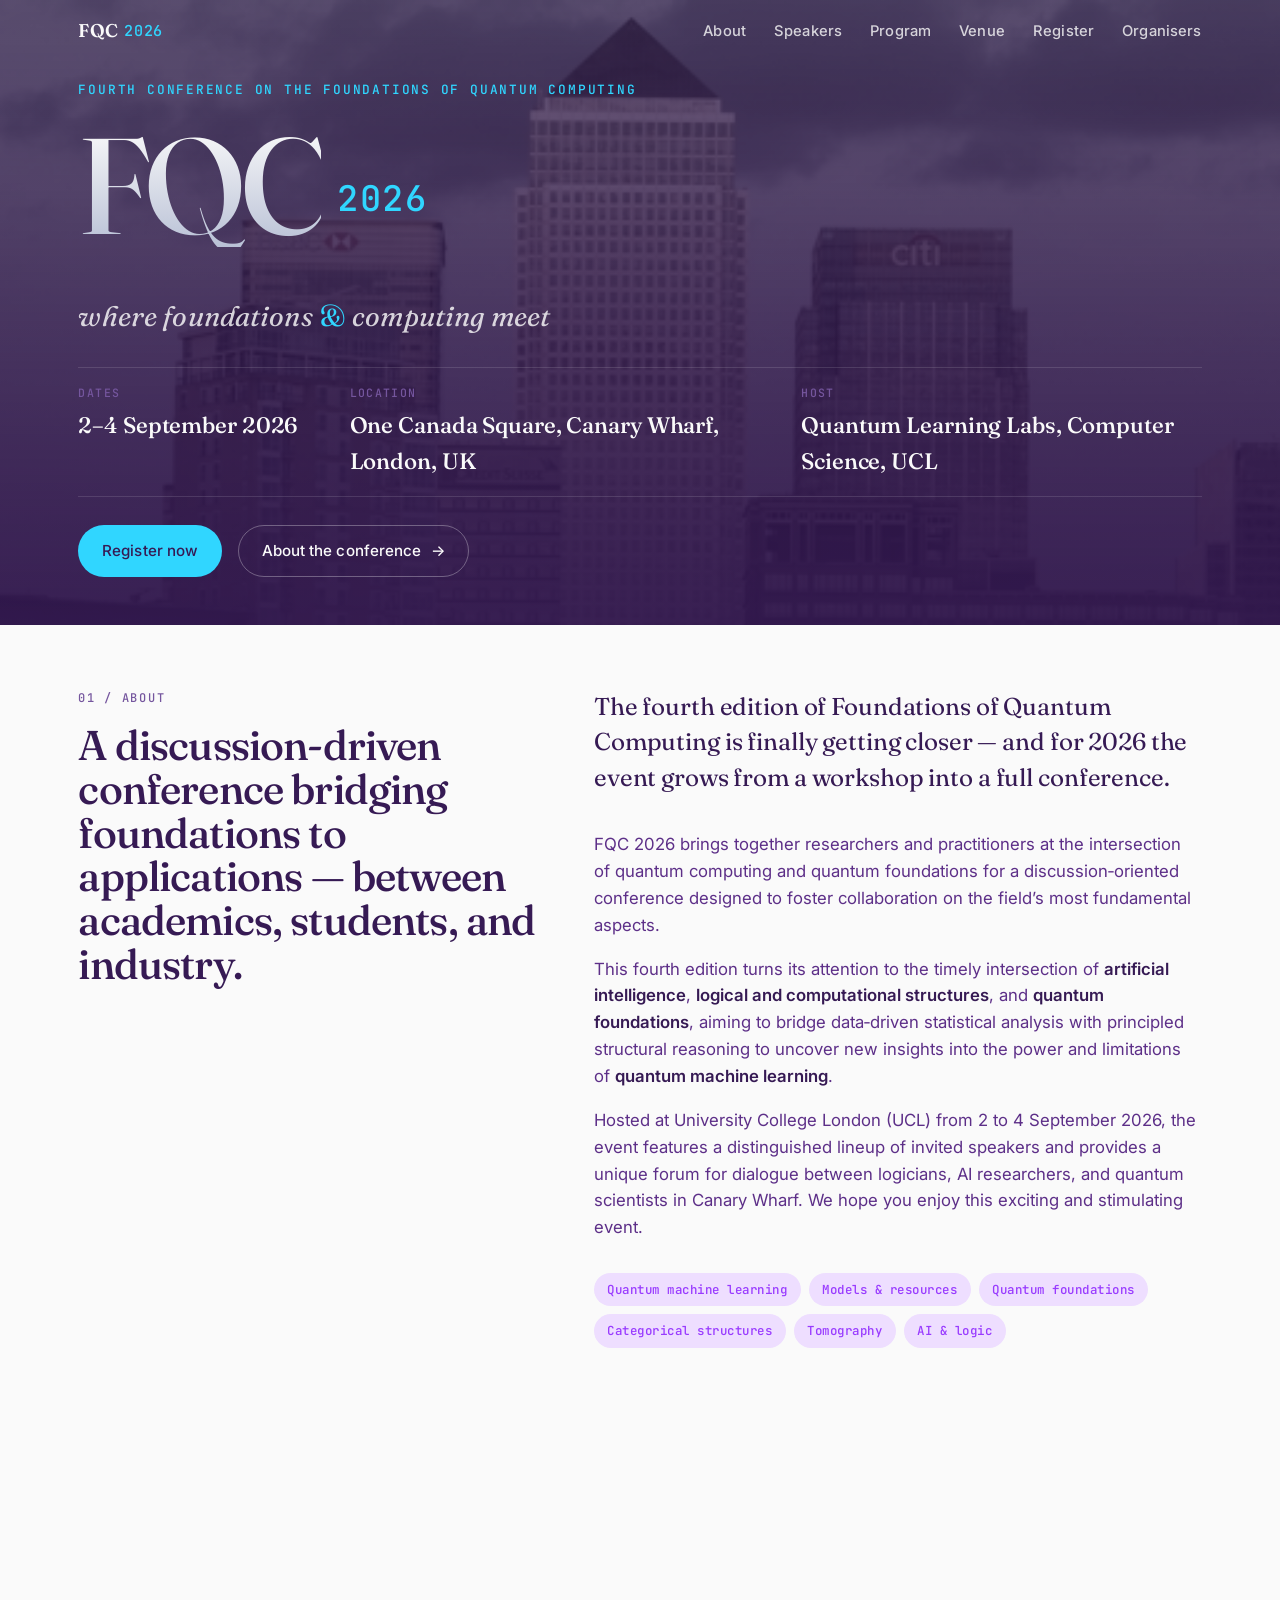
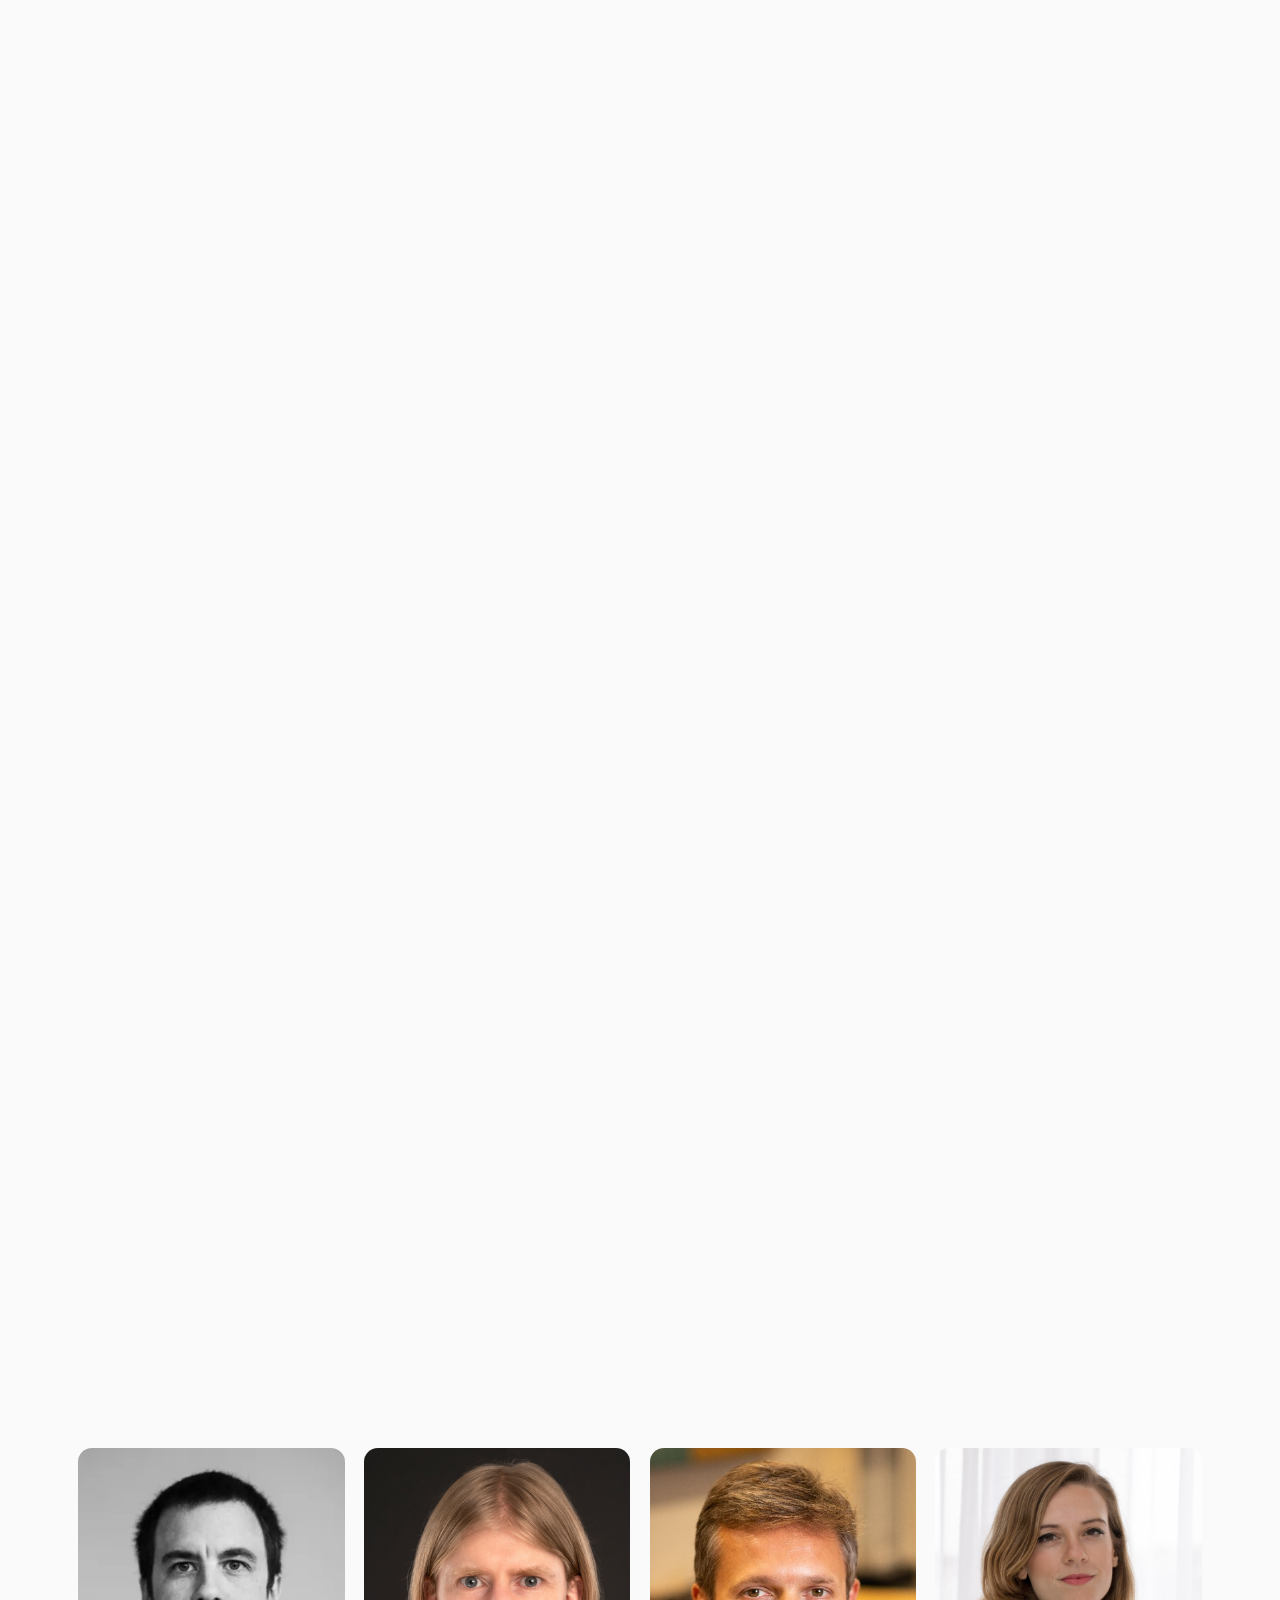
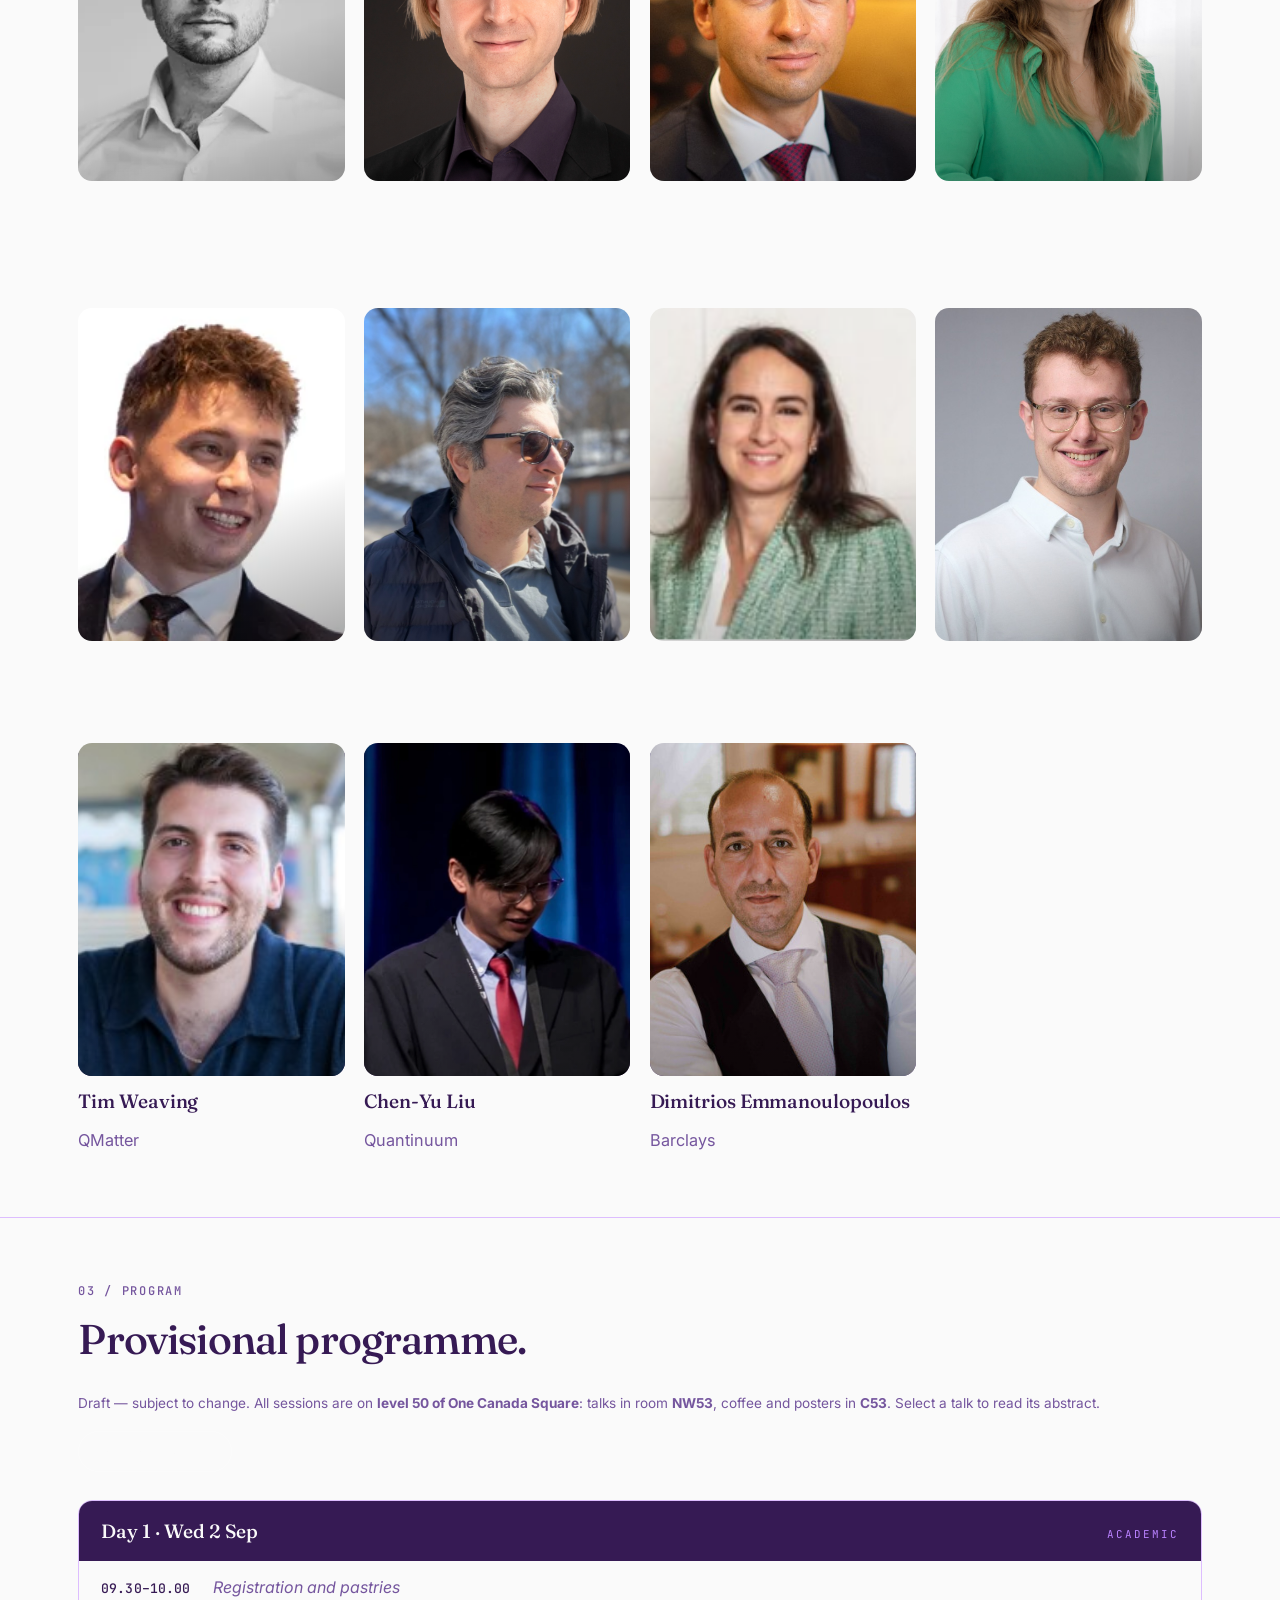
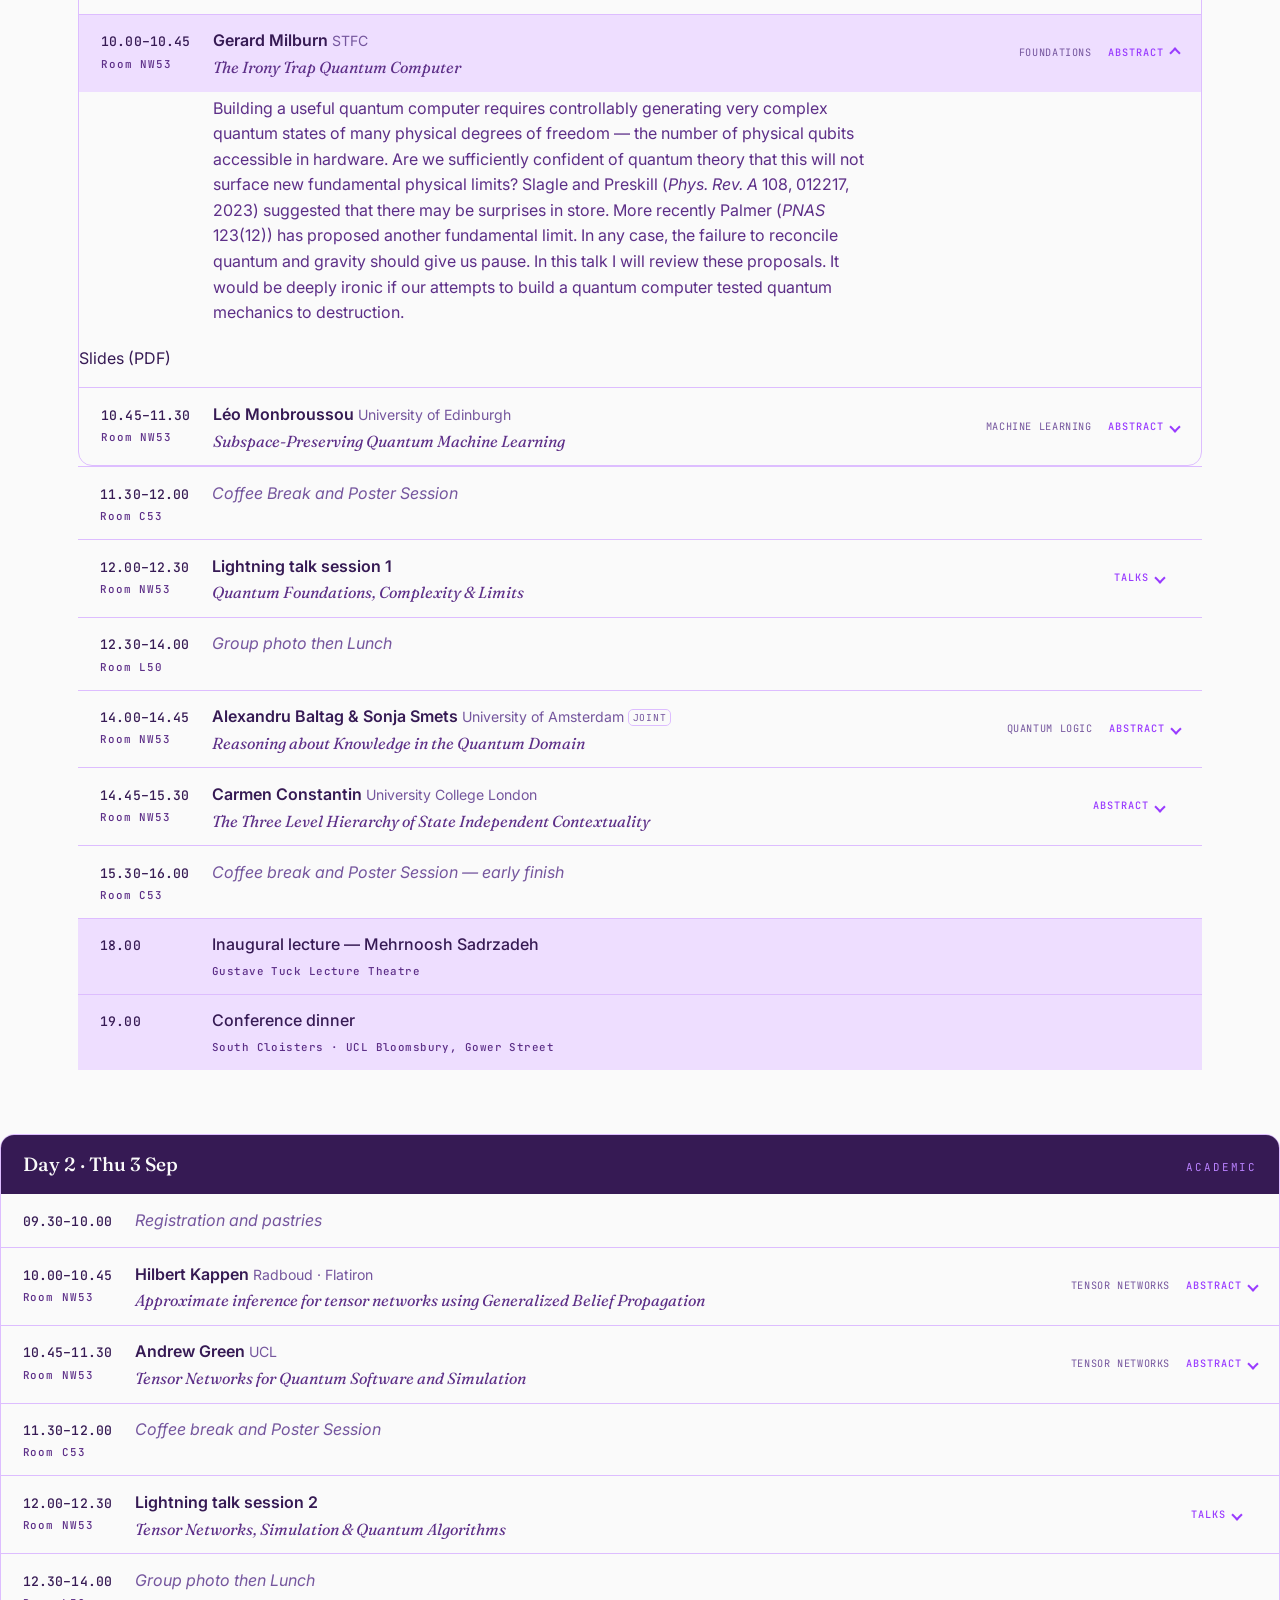
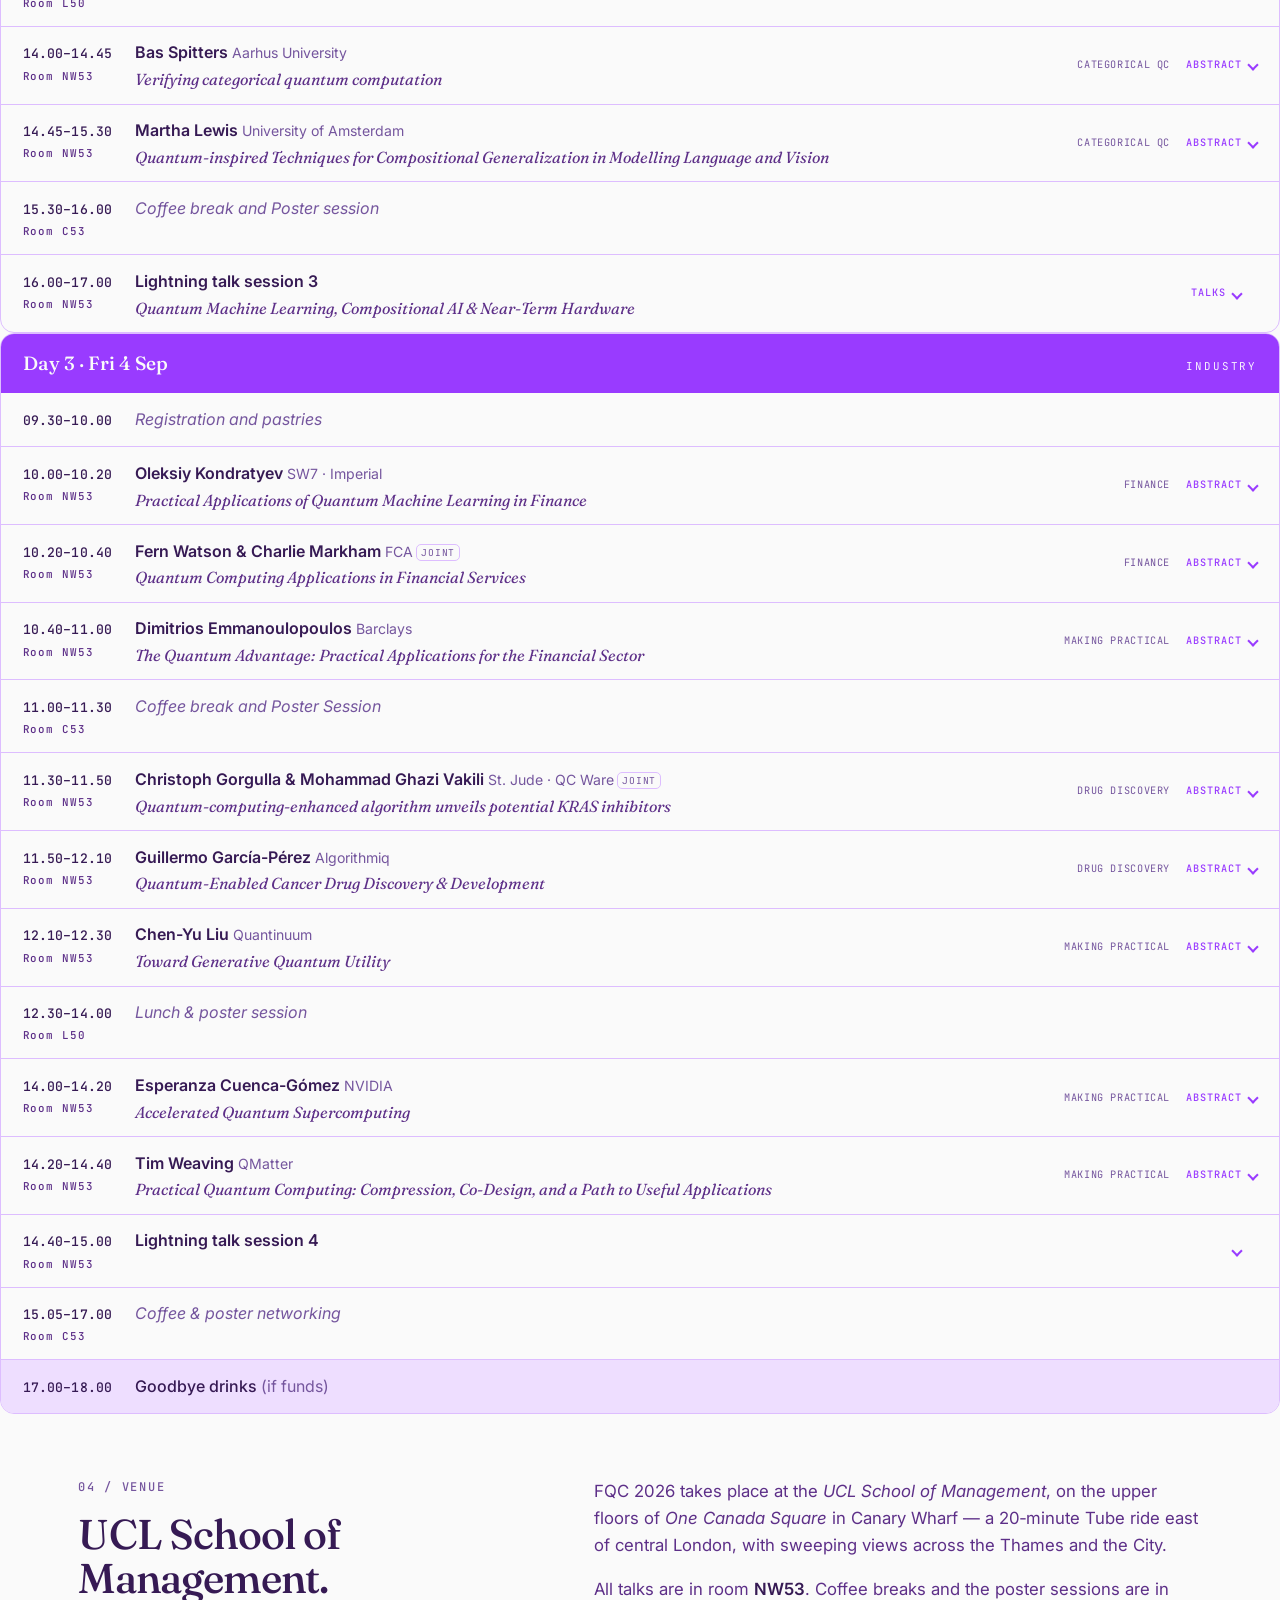
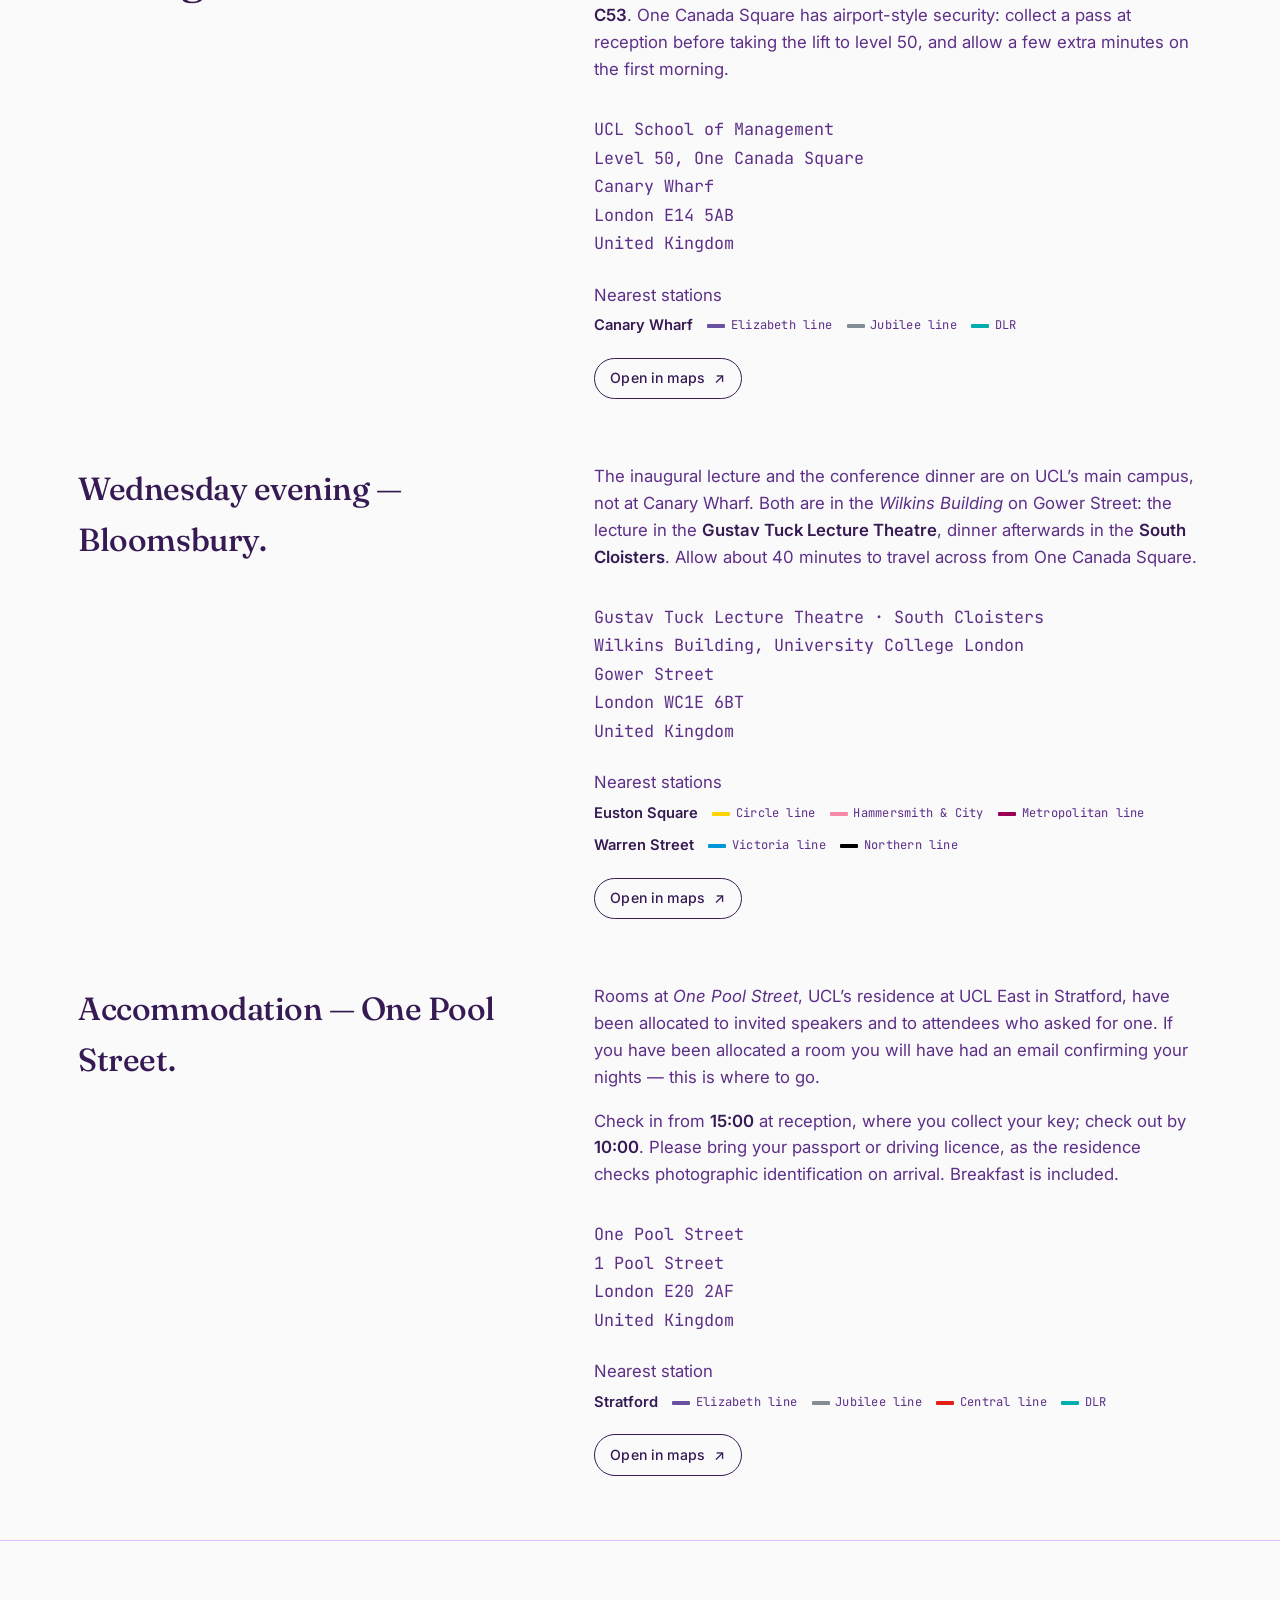
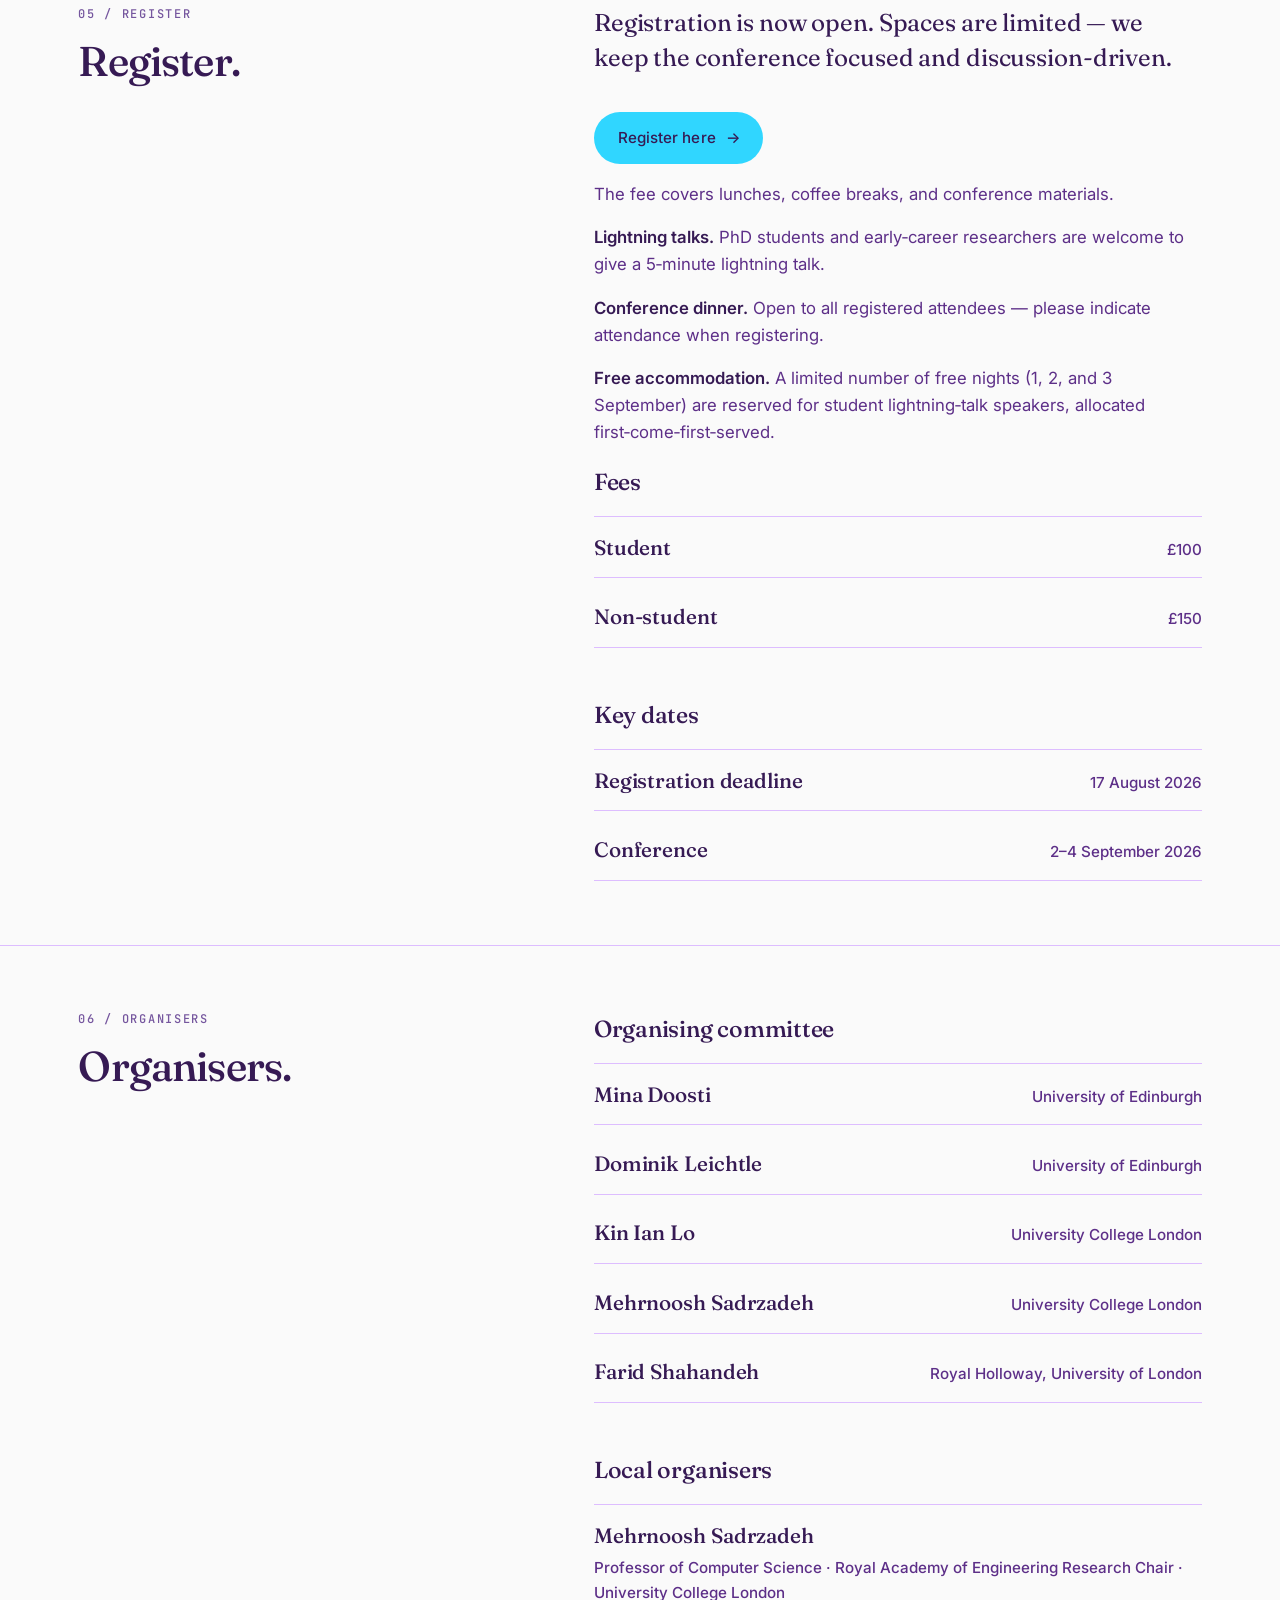
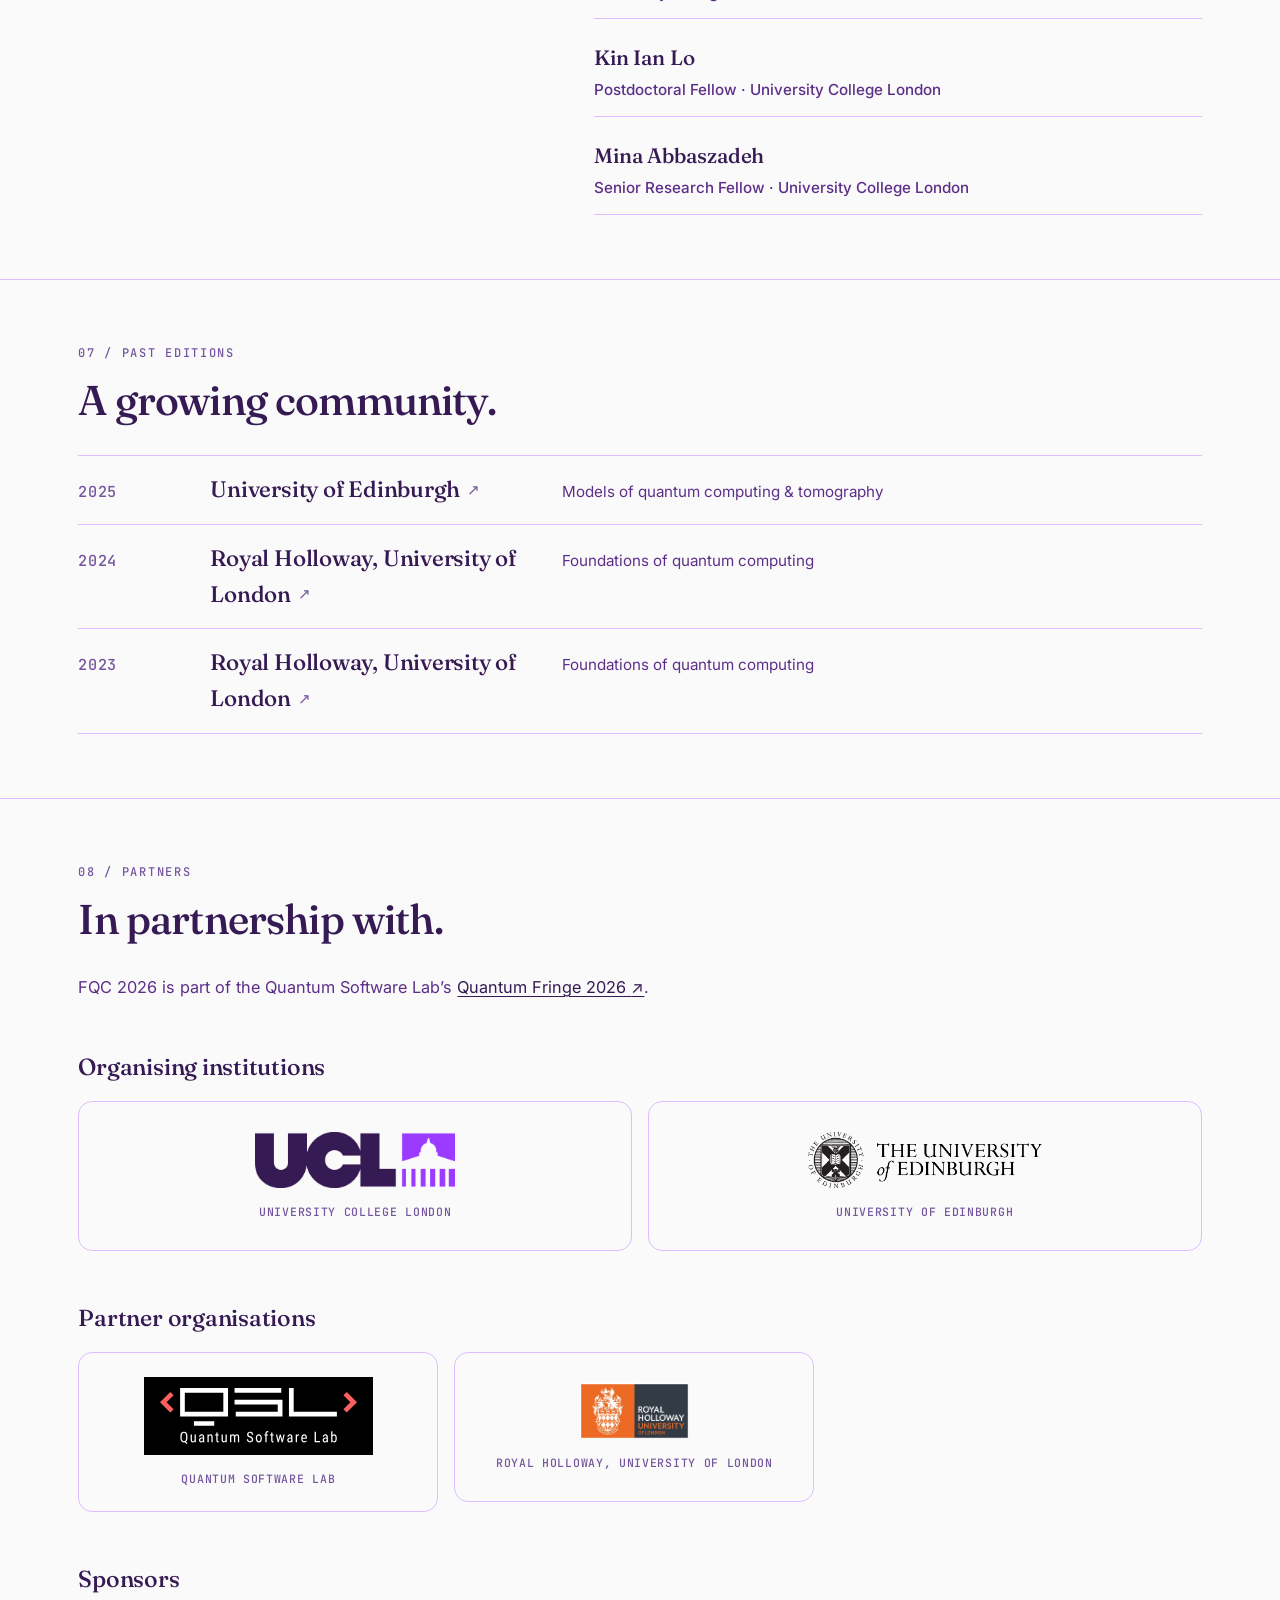
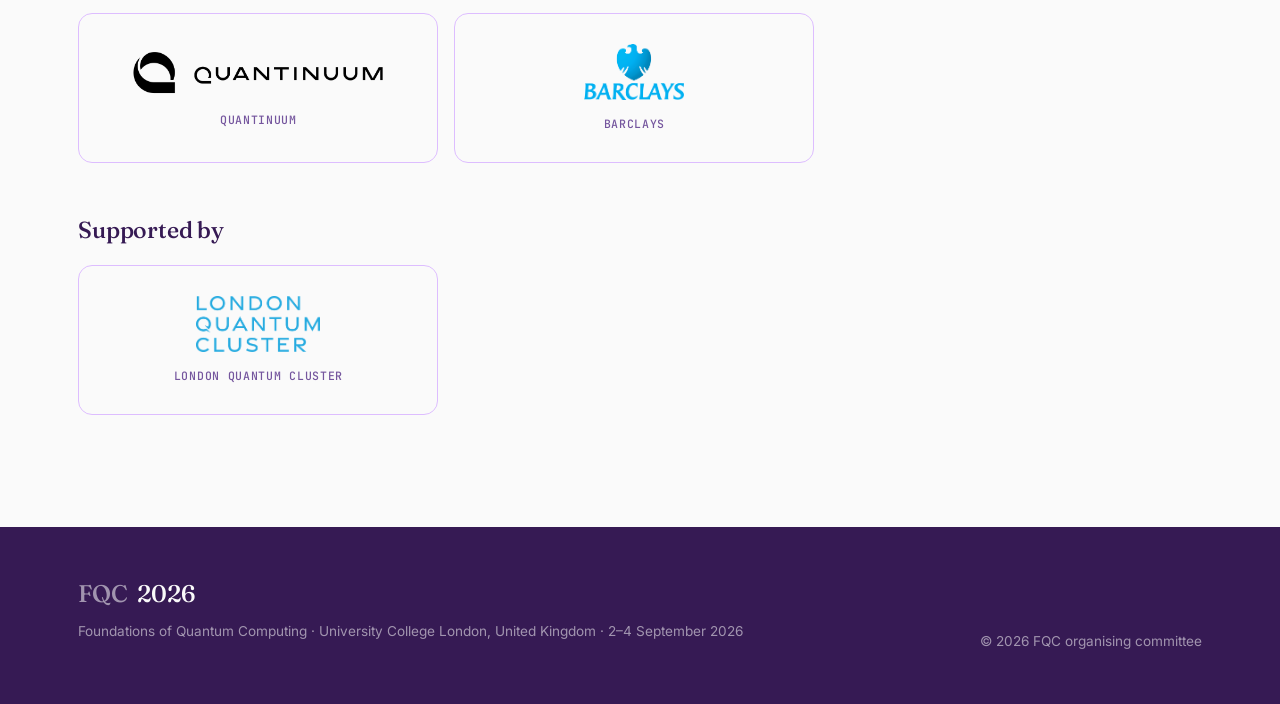
==== commit fdce87c0: "Adding slides" ====
--- a/index.html
+++ b/index.html
@@ -393,6 +393,13 @@
               <span class="ag-cue"><span class="ag-cue-label">Abstract</span><span class="ag-chevron" aria-hidden="true"></span></span>
             </summary>
             <div class="ag-body"><p>Building a useful quantum computer requires controllably generating very complex quantum states of many physical degrees of freedom &mdash; the number of physical qubits accessible in hardware. Are we sufficiently confident of quantum theory that this will not surface new fundamental physical limits? Slagle and Preskill (<em>Phys. Rev. A</em> 108, 012217, 2023) suggested that there may be surprises in store. More recently Palmer (<em>PNAS</em> 123(12)) has proposed another fundamental limit. In any case, the failure to reconcile quantum and gravity should give us pause. In this talk I will review these proposals. It would be deeply ironic if our attempts to build a quantum computer tested quantum mechanics to destruction.</p></div>
+         
+             <p>
+               <a href="assets/GerardMilburn.pdf" target="_blank" rel="noopener">
+                 Slides (PDF)
+               </a>
+            </p>
+            </div>
           </details>
 
           <details class="ag-talk">
@@ -403,6 +410,13 @@
               <span class="ag-cue"><span class="ag-cue-label">Abstract</span><span class="ag-chevron" aria-hidden="true"></span></span>
             </summary>
             <div class="ag-body"><p>Variational quantum circuits are among the most promising candidates for near-term quantum applications, yet fundamental questions remain open regarding their trainability, their capacity to evade classical simulation, and their scalability. Subspace-preserving algorithms, which exploit symmetries of the computation to restrict the dynamics to a fixed sector of the Hilbert space, offer a setting in which these questions become more tractable. This talk presents subspace-preserving quantum machine learning algorithms, together with the theoretical guarantees currently available and what remains to be understood, with particular emphasis on particle-number-preserving photonic platforms and on how hardware-aware algorithm design may help deliver quantum utility in the near term.</p></div>
+         
+              <p>
+               <a href="assets/FQC2026Monbroussou.pdf" target="_blank" rel="noopener">
+                 Slides (PDF)
+               </a>
+              </p>  
+            </div>
           </details>
 
           <div class="ag-row ag-break"><span class="ag-time">11.30&ndash;12.00<span class="ag-room">Room C53</span></span><span class="ag-main">Coffee Break and Poster Session</span></div>
@@ -771,7 +785,14 @@
               <span class="ag-cue"><span class="ag-cue-label">Abstract</span><span class="ag-chevron" aria-hidden="true"></span></span>
             </summary>
             <div class="ag-body"><p>Quantum computing is reaching an inflection point where progress toward useful, error-corrected devices at scale depends not only on the quantum hardware, but also on the classical infrastructure required for simulation, hybrid quantum-classical algorithms, control, calibration, and quantum error correction. This talk presents NVIDIA's Accelerated Quantum Supercomputing &mdash; a system-level approach that integrates quantum processors with AI supercomputing and GPU-accelerated classical resources &mdash; and highlights the role of AI and accelerated computing in quantum error correction, hardware design, and hybrid algorithms, with recent results from collaborations with supercomputing centres and industry partners.</p></div>
-          </details>
+         
+            <p>
+              <a href="assets/EsperanzaCuencaGomez.pdf" target="_blank" rel="noopener">
+               Slides (PDF)
+              </a>
+           </p>
+           </div>
+         </details>
 
           <details class="ag-talk">
             <summary>
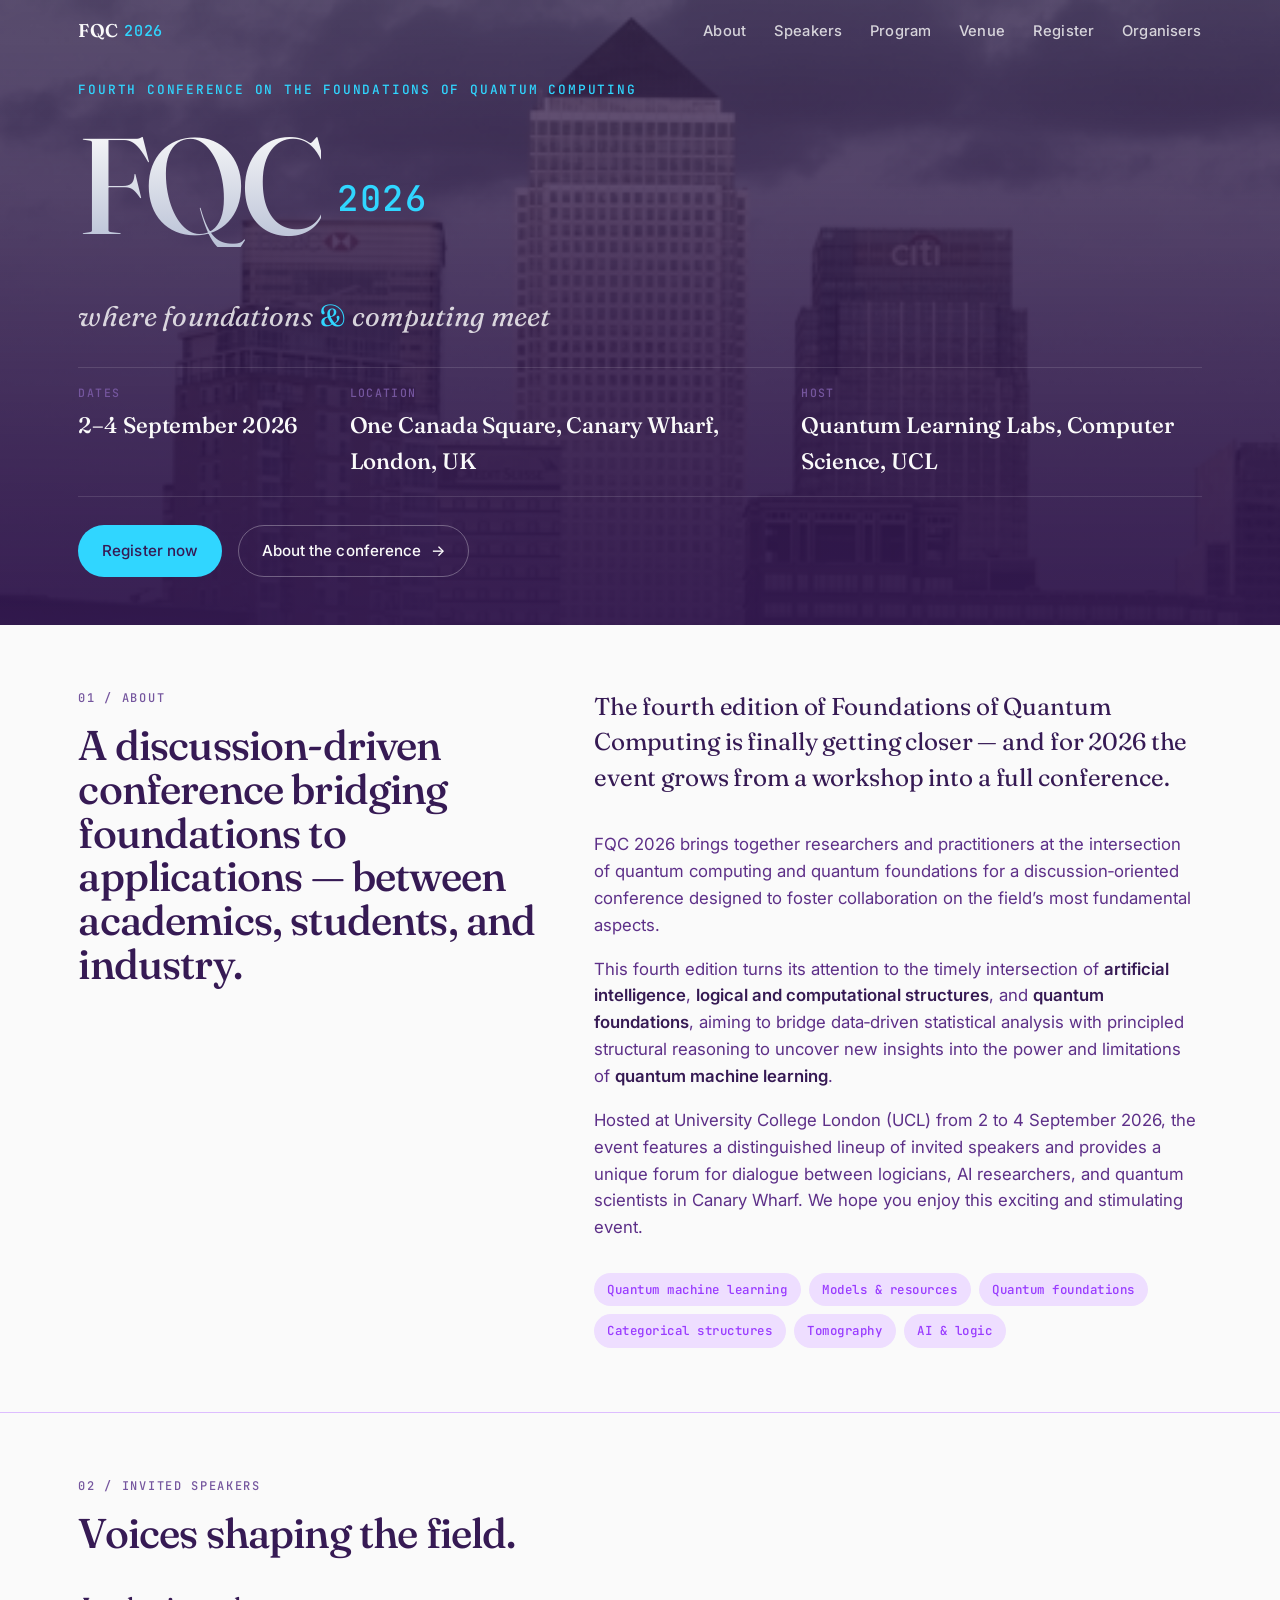
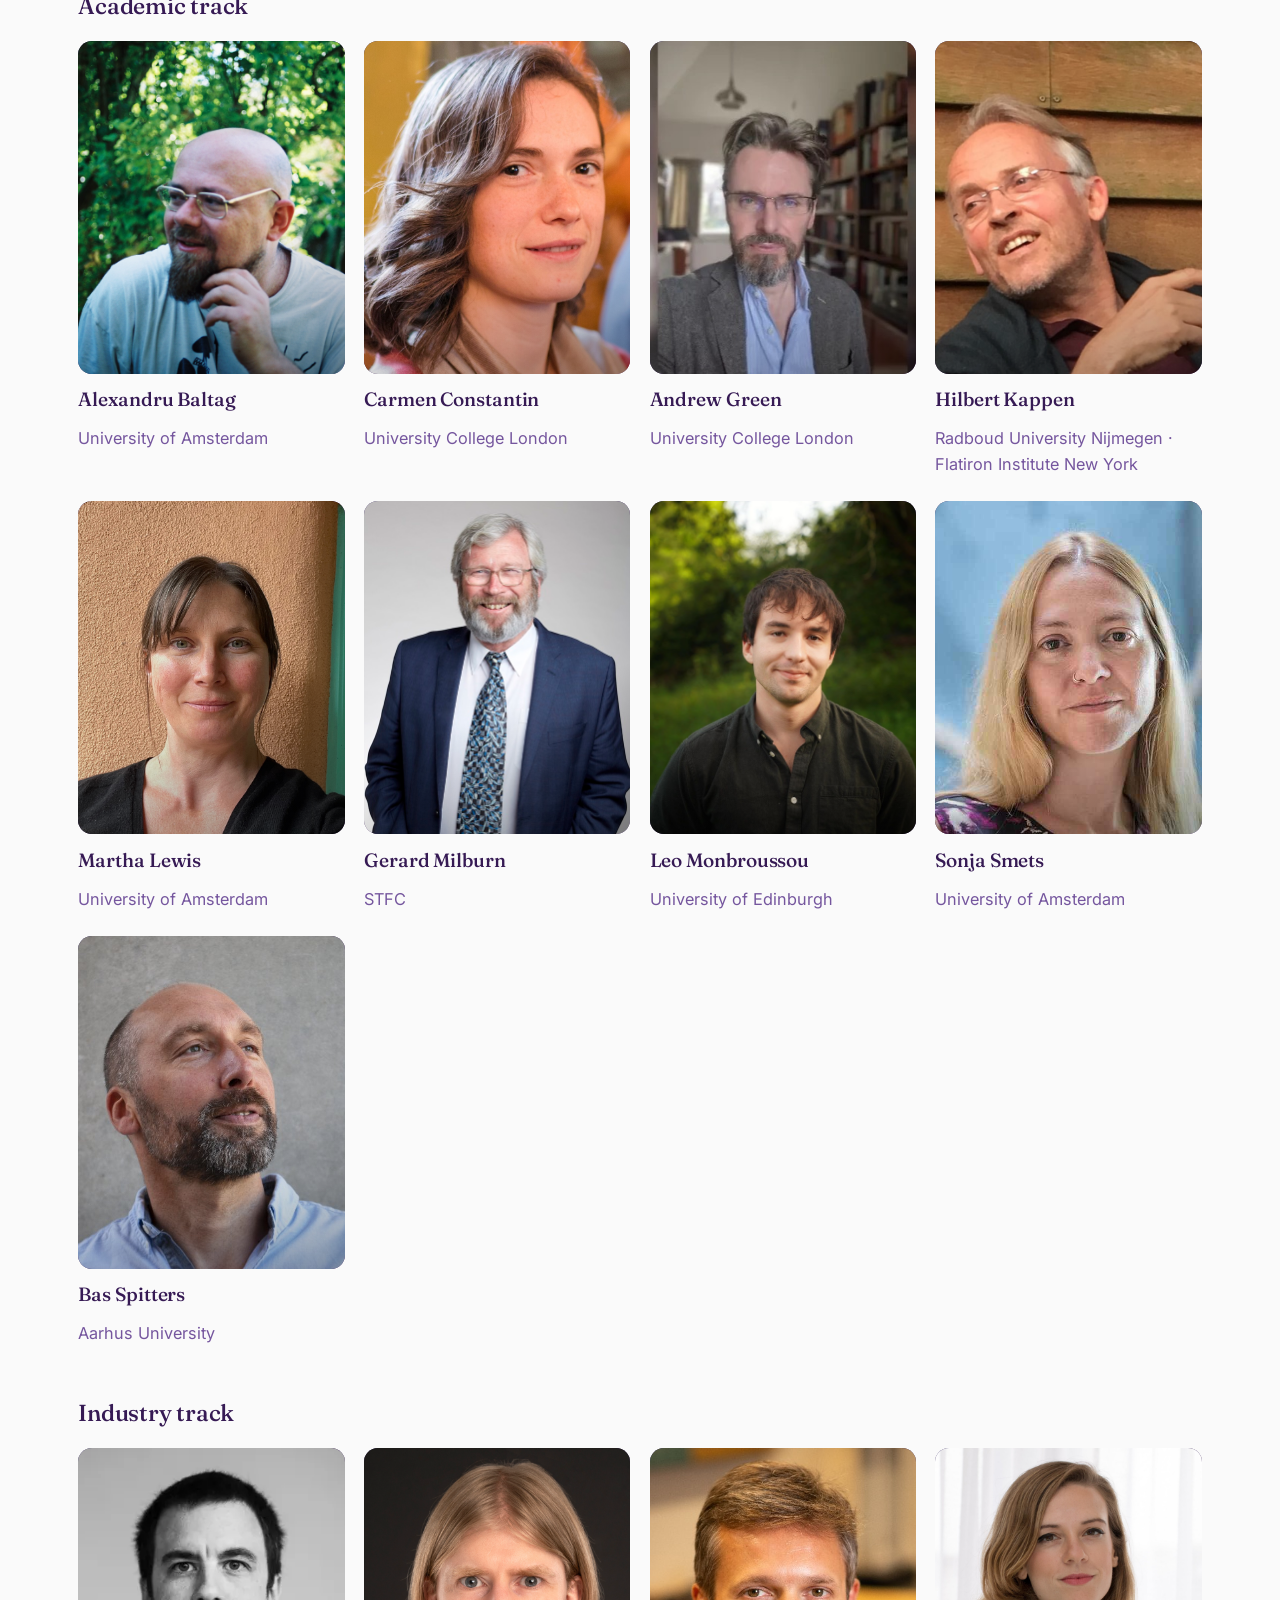
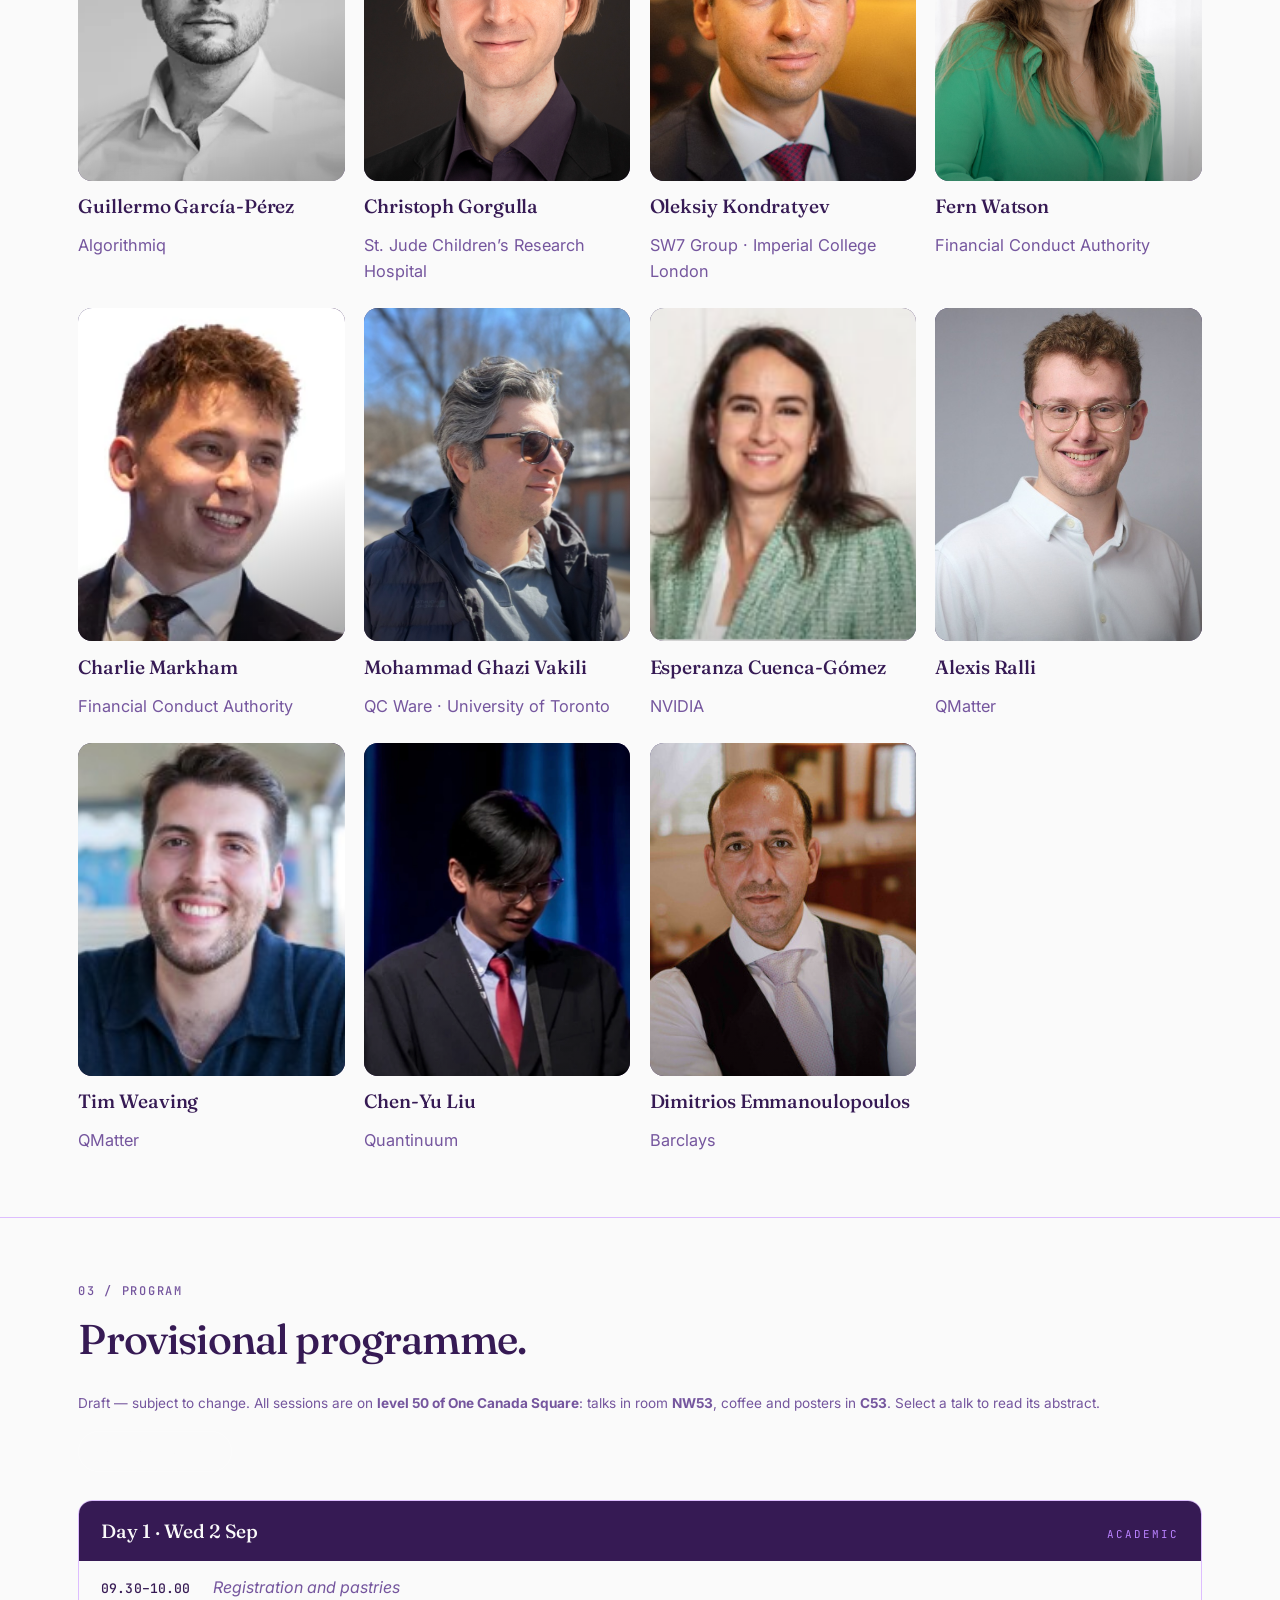
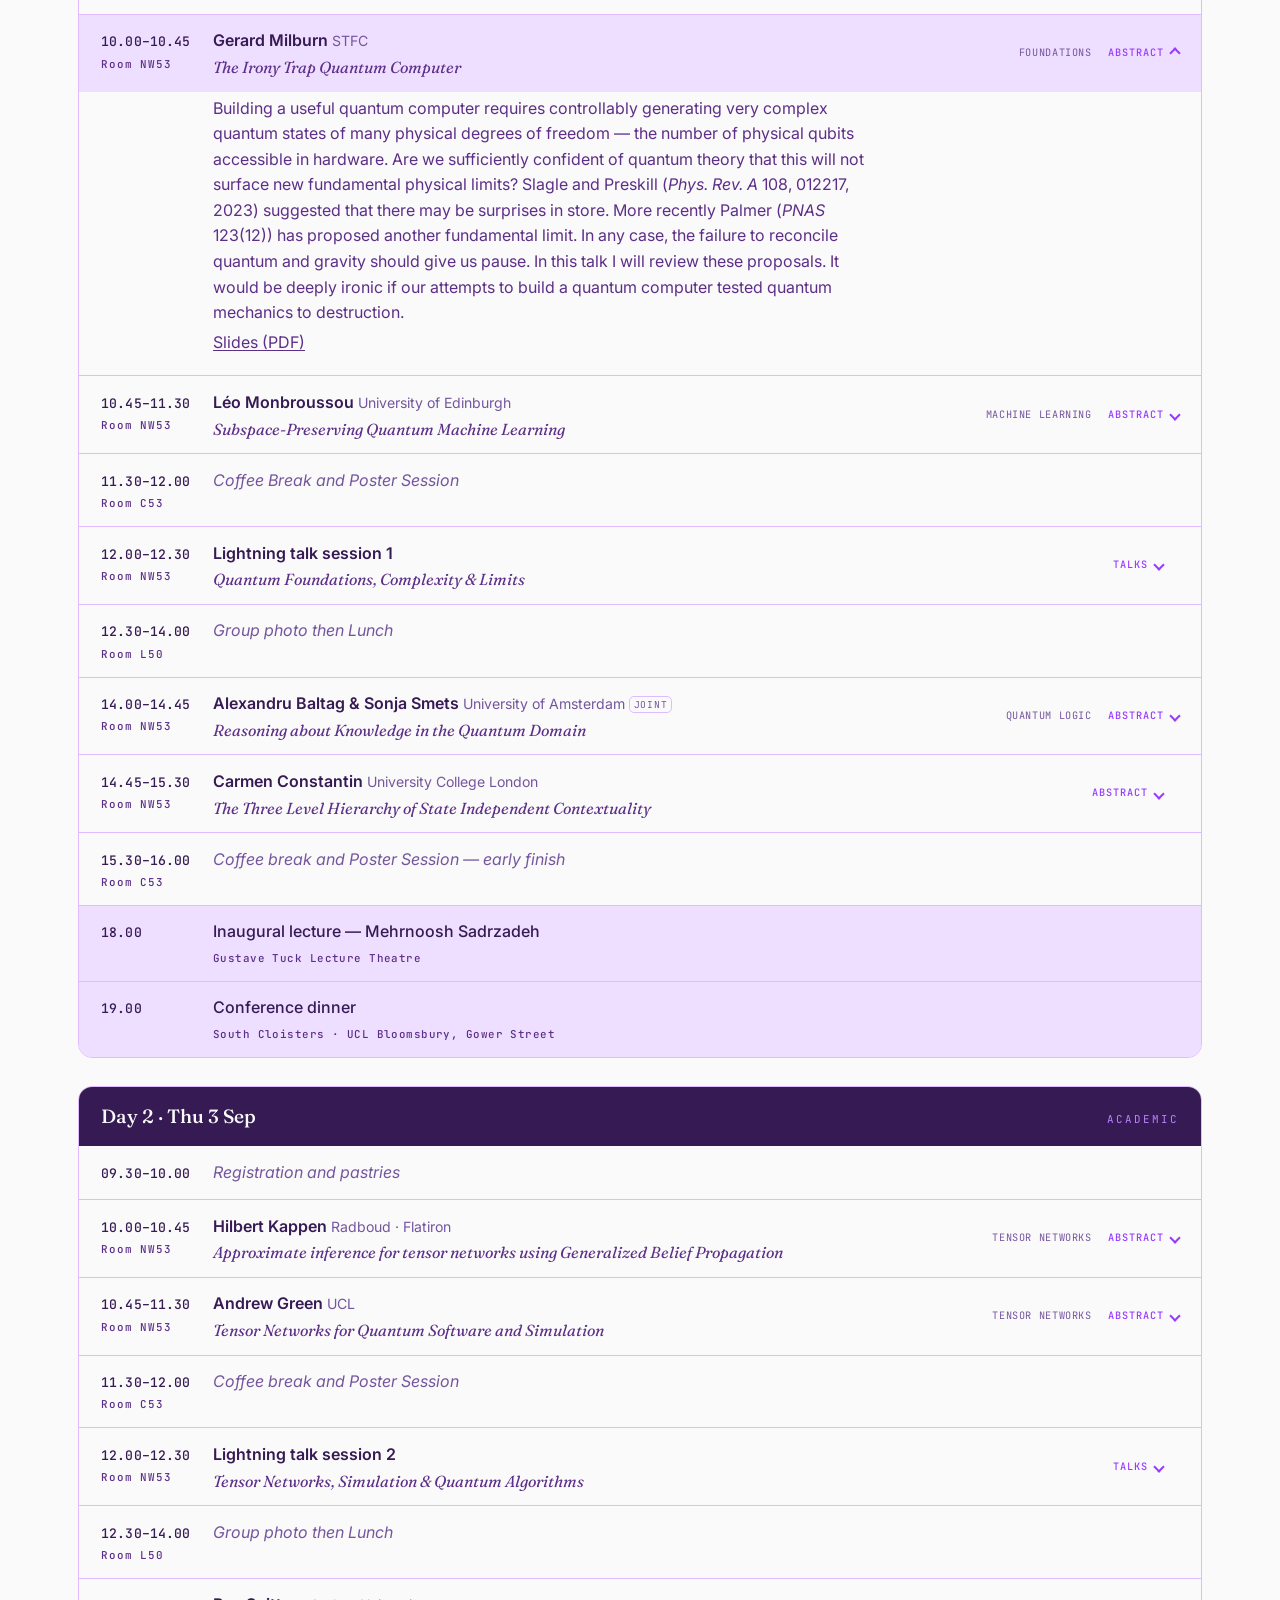
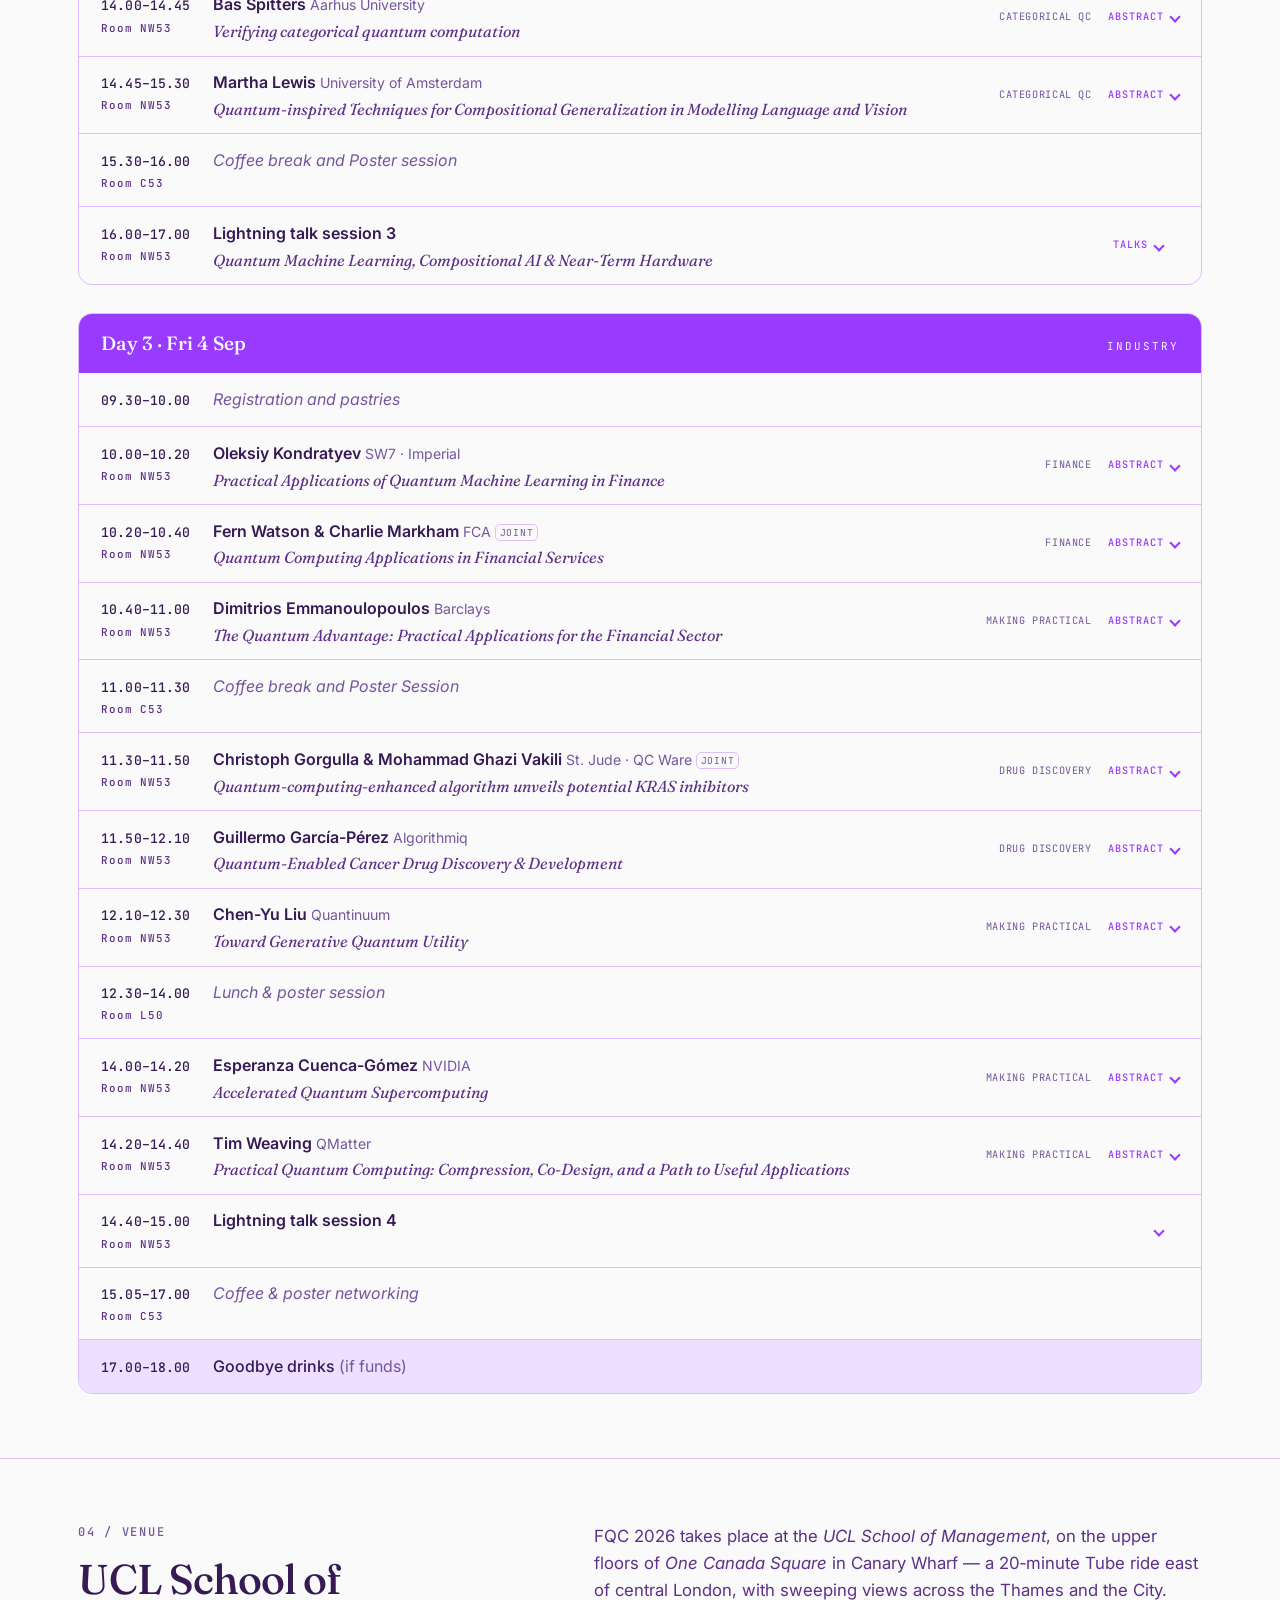
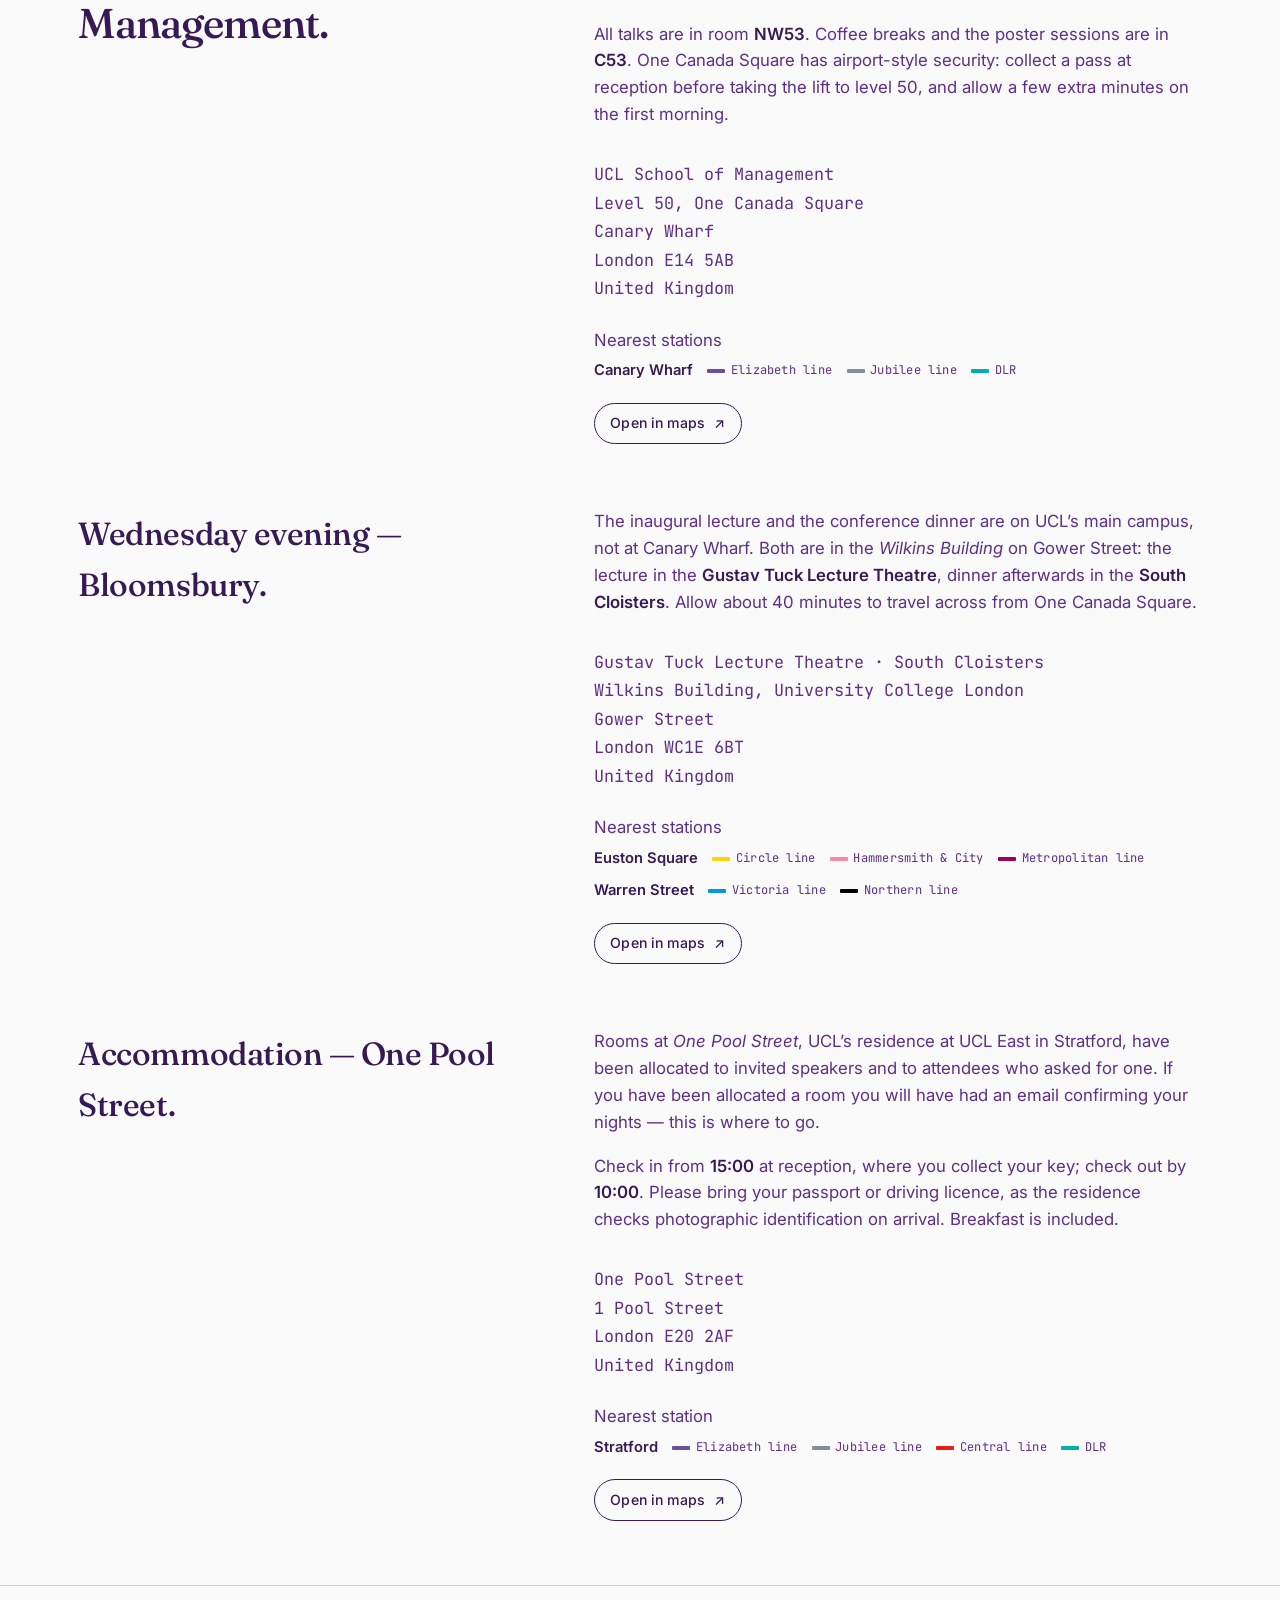
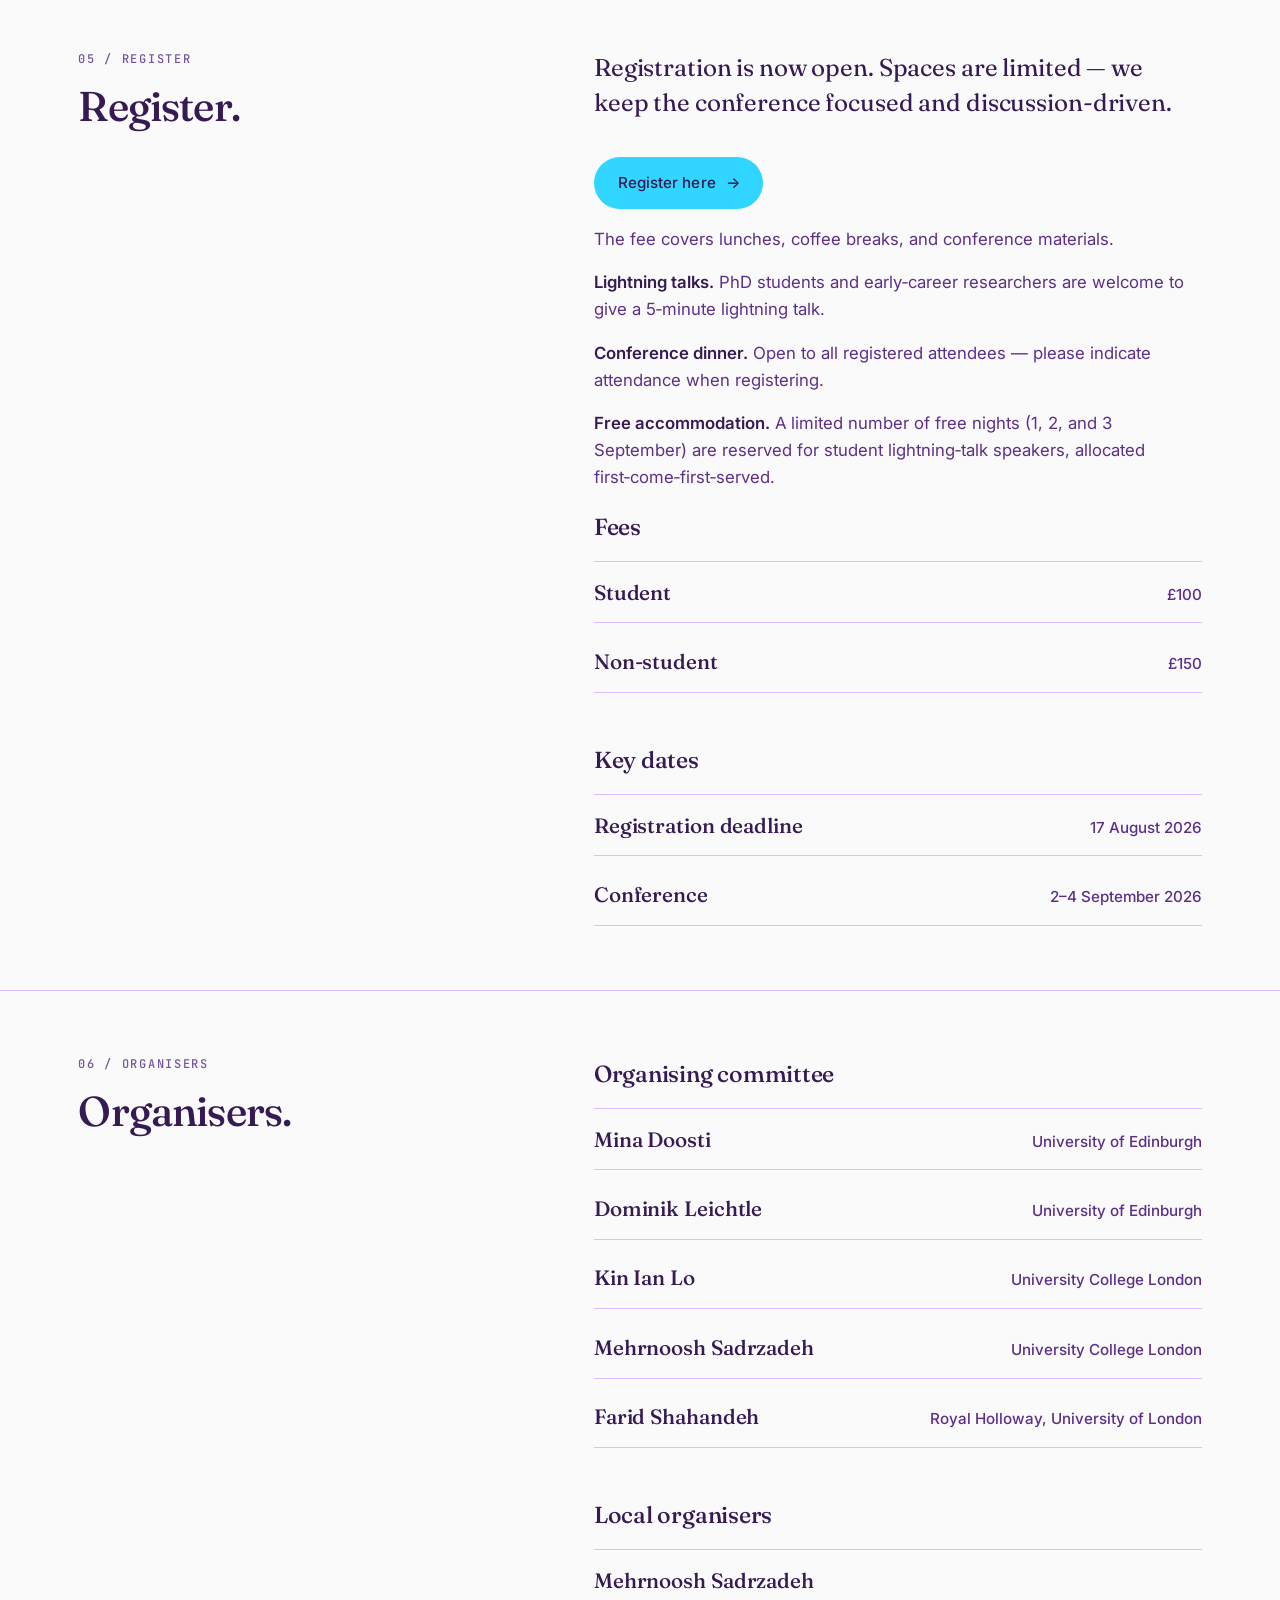
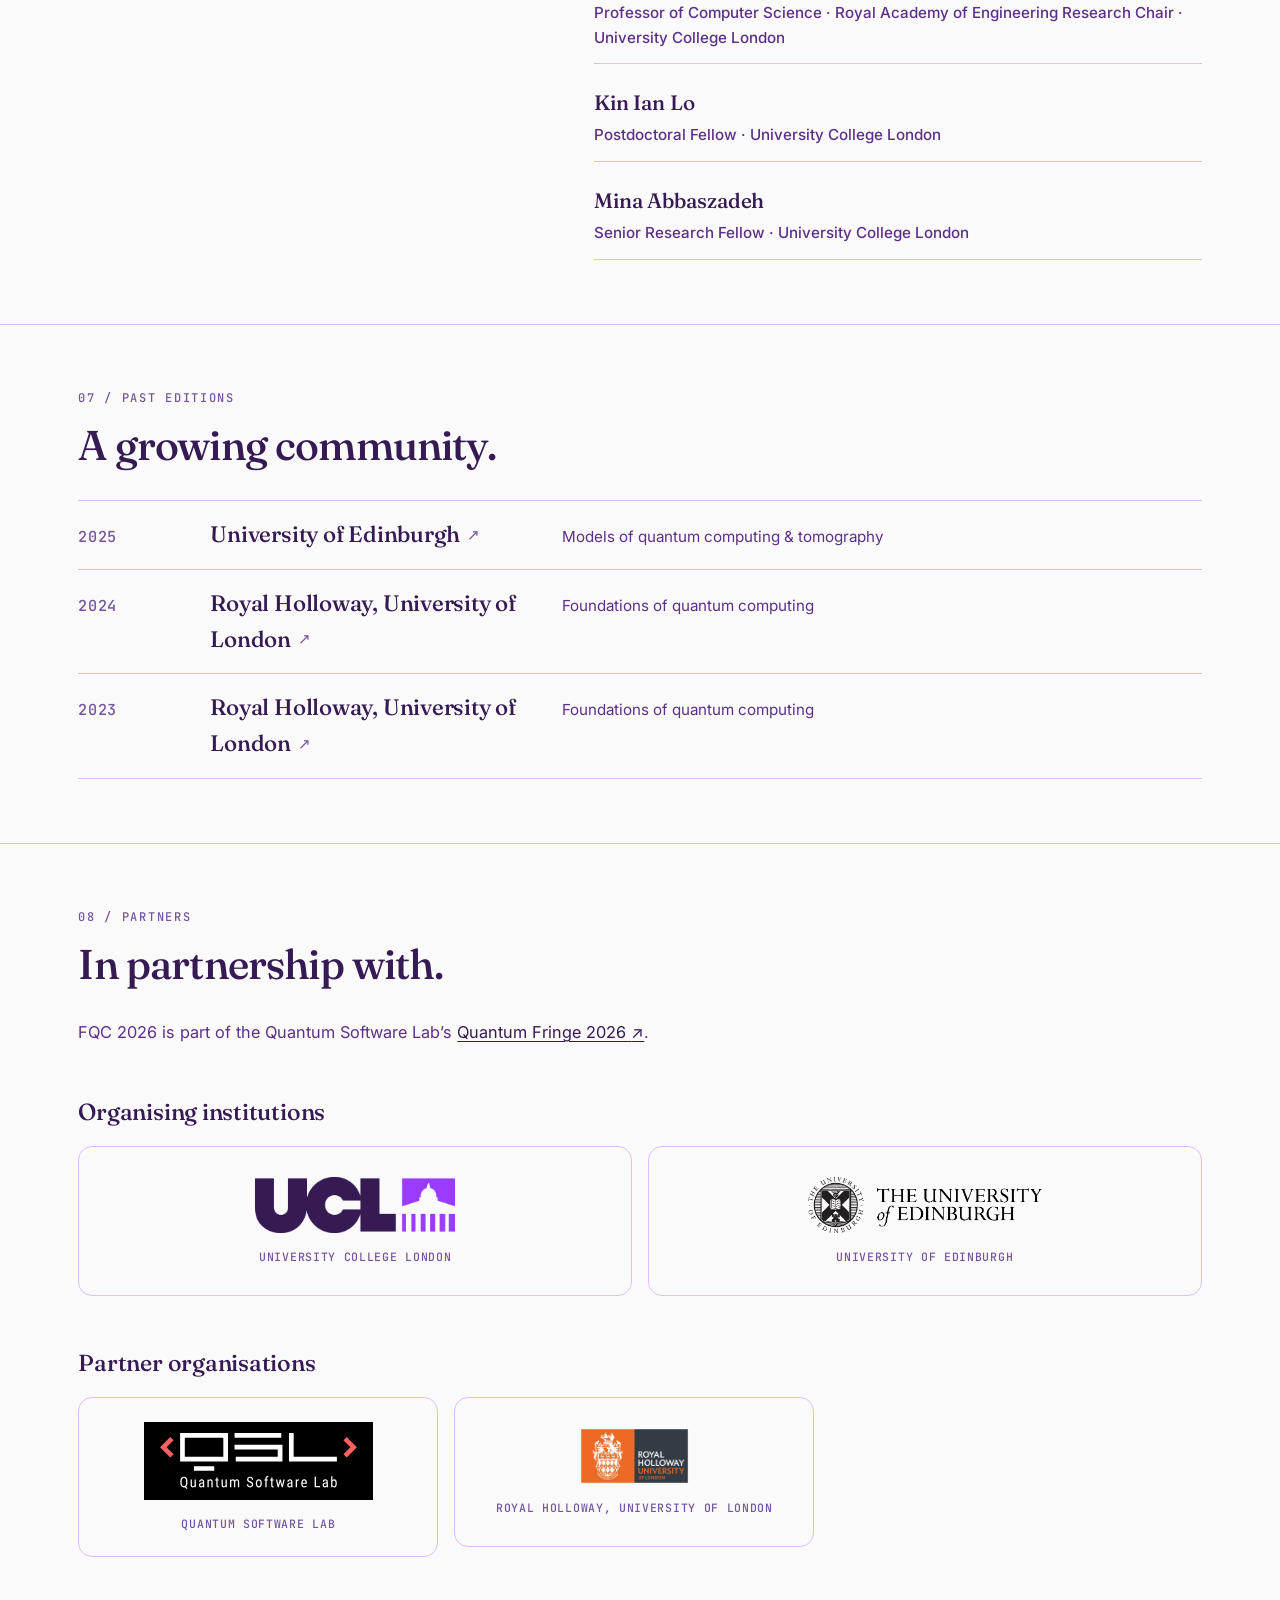
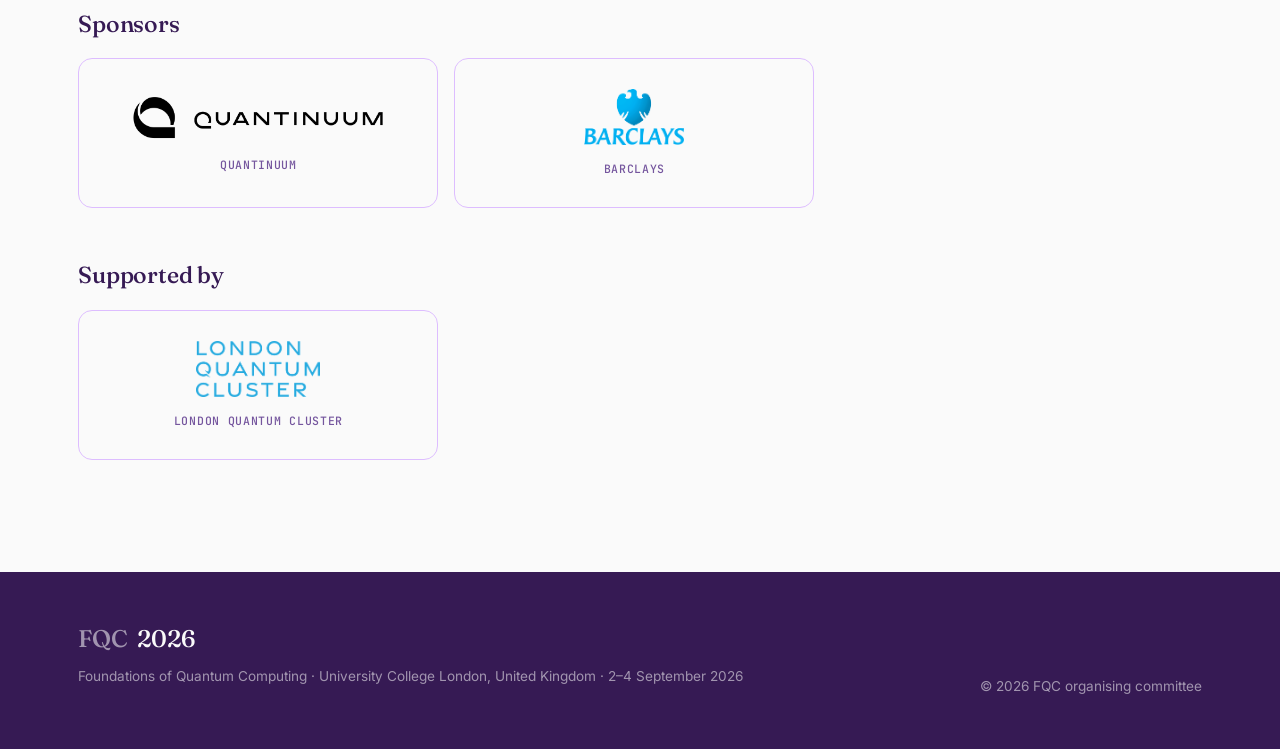
==== commit 6001eff3: "updates" ====
--- a/index.html
+++ b/index.html
@@ -392,8 +392,7 @@
               <span class="ag-theme">foundations</span>
               <span class="ag-cue"><span class="ag-cue-label">Abstract</span><span class="ag-chevron" aria-hidden="true"></span></span>
             </summary>
-            <div class="ag-body"><p>Building a useful quantum computer requires controllably generating very complex quantum states of many physical degrees of freedom &mdash; the number of physical qubits accessible in hardware. Are we sufficiently confident of quantum theory that this will not surface new fundamental physical limits? Slagle and Preskill (<em>Phys. Rev. A</em> 108, 012217, 2023) suggested that there may be surprises in store. More recently Palmer (<em>PNAS</em> 123(12)) has proposed another fundamental limit. In any case, the failure to reconcile quantum and gravity should give us pause. In this talk I will review these proposals. It would be deeply ironic if our attempts to build a quantum computer tested quantum mechanics to destruction.</p></div>
-         
+            <div class="ag-body"><p>Building a useful quantum computer requires controllably generating very complex quantum states of many physical degrees of freedom &mdash; the number of physical qubits accessible in hardware. Are we sufficiently confident of quantum theory that this will not surface new fundamental physical limits? Slagle and Preskill (<em>Phys. Rev. A</em> 108, 012217, 2023) suggested that there may be surprises in store. More recently Palmer (<em>PNAS</em> 123(12)) has proposed another fundamental limit. In any case, the failure to reconcile quantum and gravity should give us pause. In this talk I will review these proposals. It would be deeply ironic if our attempts to build a quantum computer tested quantum mechanics to destruction.</p>
              <p>
                <a href="assets/GerardMilburn.pdf" target="_blank" rel="noopener">
                  Slides (PDF)
@@ -409,9 +408,8 @@
               <span class="ag-theme">machine learning</span>
               <span class="ag-cue"><span class="ag-cue-label">Abstract</span><span class="ag-chevron" aria-hidden="true"></span></span>
             </summary>
-            <div class="ag-body"><p>Variational quantum circuits are among the most promising candidates for near-term quantum applications, yet fundamental questions remain open regarding their trainability, their capacity to evade classical simulation, and their scalability. Subspace-preserving algorithms, which exploit symmetries of the computation to restrict the dynamics to a fixed sector of the Hilbert space, offer a setting in which these questions become more tractable. This talk presents subspace-preserving quantum machine learning algorithms, together with the theoretical guarantees currently available and what remains to be understood, with particular emphasis on particle-number-preserving photonic platforms and on how hardware-aware algorithm design may help deliver quantum utility in the near term.</p></div>
-         
-              <p>
+            <div class="ag-body"><p>Variational quantum circuits are among the most promising candidates for near-term quantum applications, yet fundamental questions remain open regarding their trainability, their capacity to evade classical simulation, and their scalability. Subspace-preserving algorithms, which exploit symmetries of the computation to restrict the dynamics to a fixed sector of the Hilbert space, offer a setting in which these questions become more tractable. This talk presents subspace-preserving quantum machine learning algorithms, together with the theoretical guarantees currently available and what remains to be understood, with particular emphasis on particle-number-preserving photonic platforms and on how hardware-aware algorithm design may help deliver quantum utility in the near term.</p>
+               <p>
                <a href="assets/FQC2026Monbroussou.pdf" target="_blank" rel="noopener">
                  Slides (PDF)
                </a>
@@ -784,9 +782,8 @@
               <span class="ag-theme th-prac">making practical</span>
               <span class="ag-cue"><span class="ag-cue-label">Abstract</span><span class="ag-chevron" aria-hidden="true"></span></span>
             </summary>
-            <div class="ag-body"><p>Quantum computing is reaching an inflection point where progress toward useful, error-corrected devices at scale depends not only on the quantum hardware, but also on the classical infrastructure required for simulation, hybrid quantum-classical algorithms, control, calibration, and quantum error correction. This talk presents NVIDIA's Accelerated Quantum Supercomputing &mdash; a system-level approach that integrates quantum processors with AI supercomputing and GPU-accelerated classical resources &mdash; and highlights the role of AI and accelerated computing in quantum error correction, hardware design, and hybrid algorithms, with recent results from collaborations with supercomputing centres and industry partners.</p></div>
-         
-            <p>
+            <div class="ag-body"><p>Quantum computing is reaching an inflection point where progress toward useful, error-corrected devices at scale depends not only on the quantum hardware, but also on the classical infrastructure required for simulation, hybrid quantum-classical algorithms, control, calibration, and quantum error correction. This talk presents NVIDIA's Accelerated Quantum Supercomputing &mdash; a system-level approach that integrates quantum processors with AI supercomputing and GPU-accelerated classical resources &mdash; and highlights the role of AI and accelerated computing in quantum error correction, hardware design, and hybrid algorithms, with recent results from collaborations with supercomputing centres and industry partners.</p>
+             <p>
               <a href="assets/EsperanzaCuencaGomez.pdf" target="_blank" rel="noopener">
                Slides (PDF)
               </a>
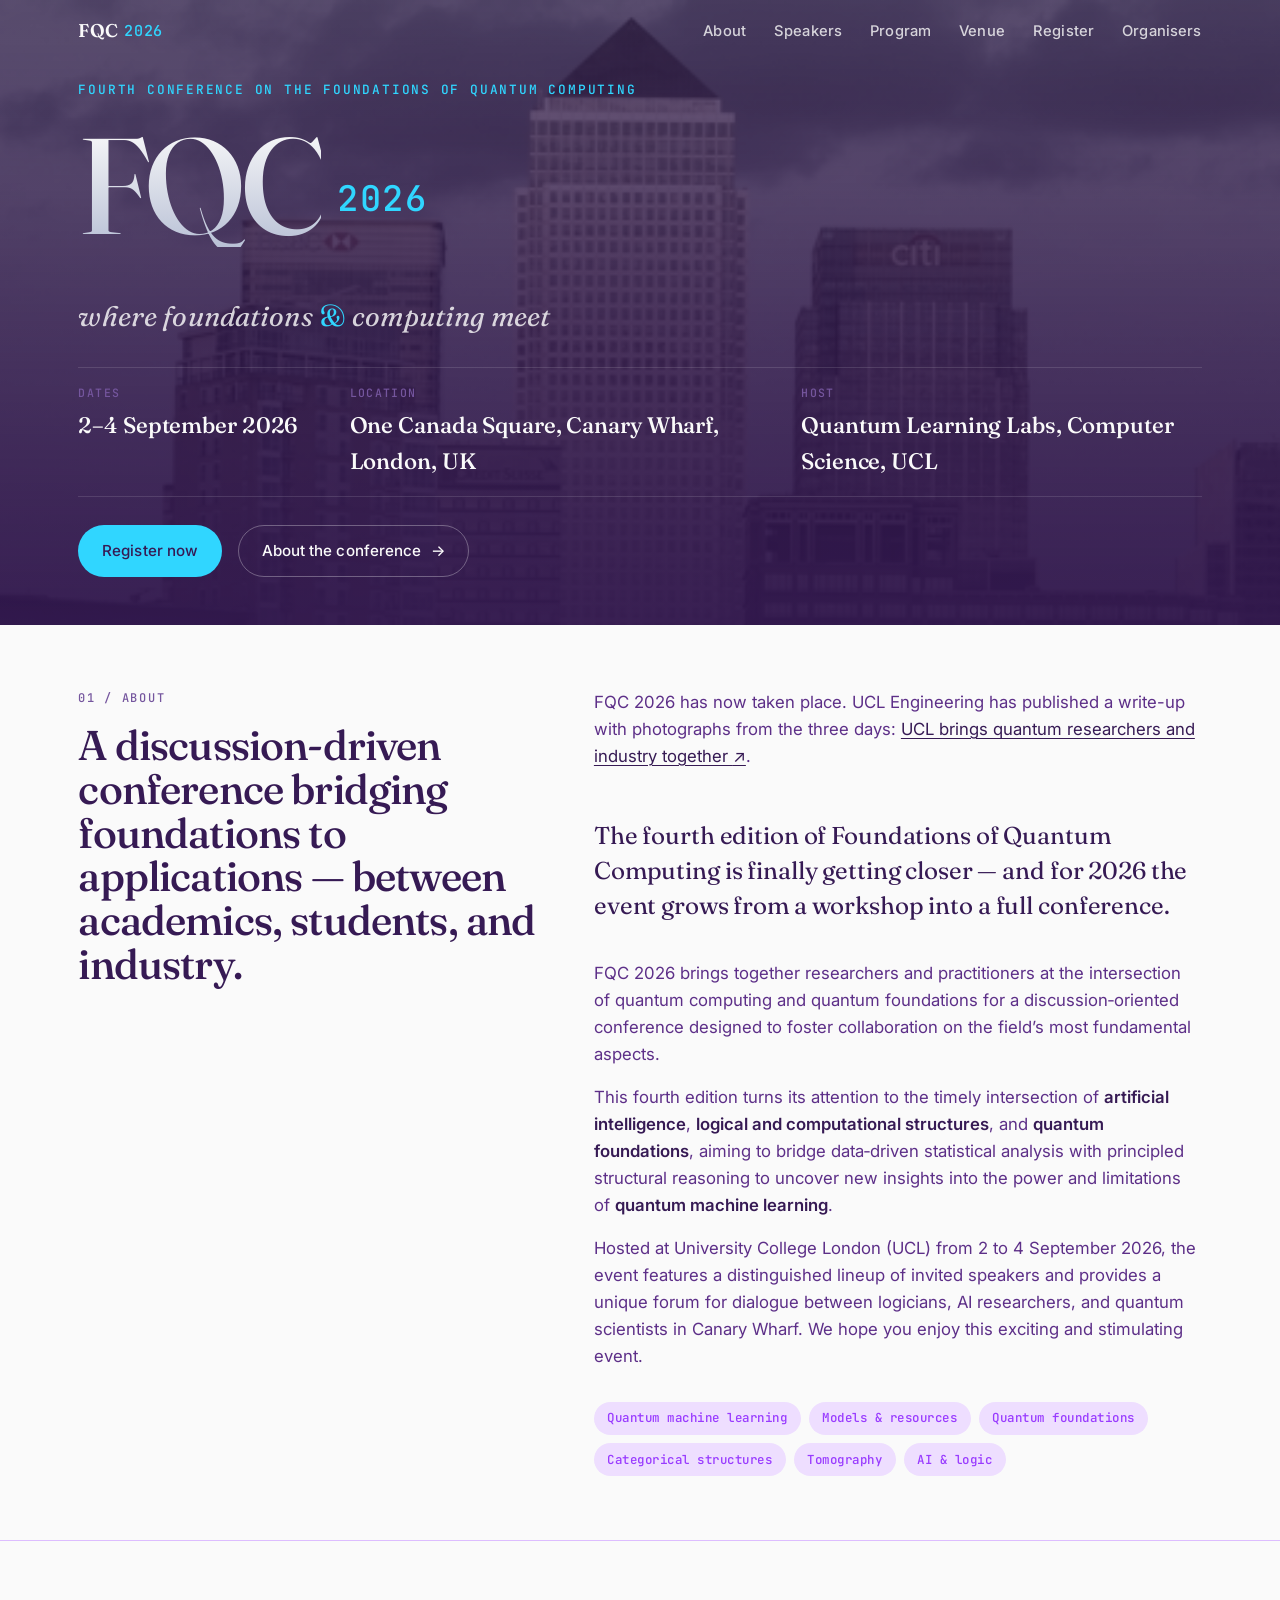
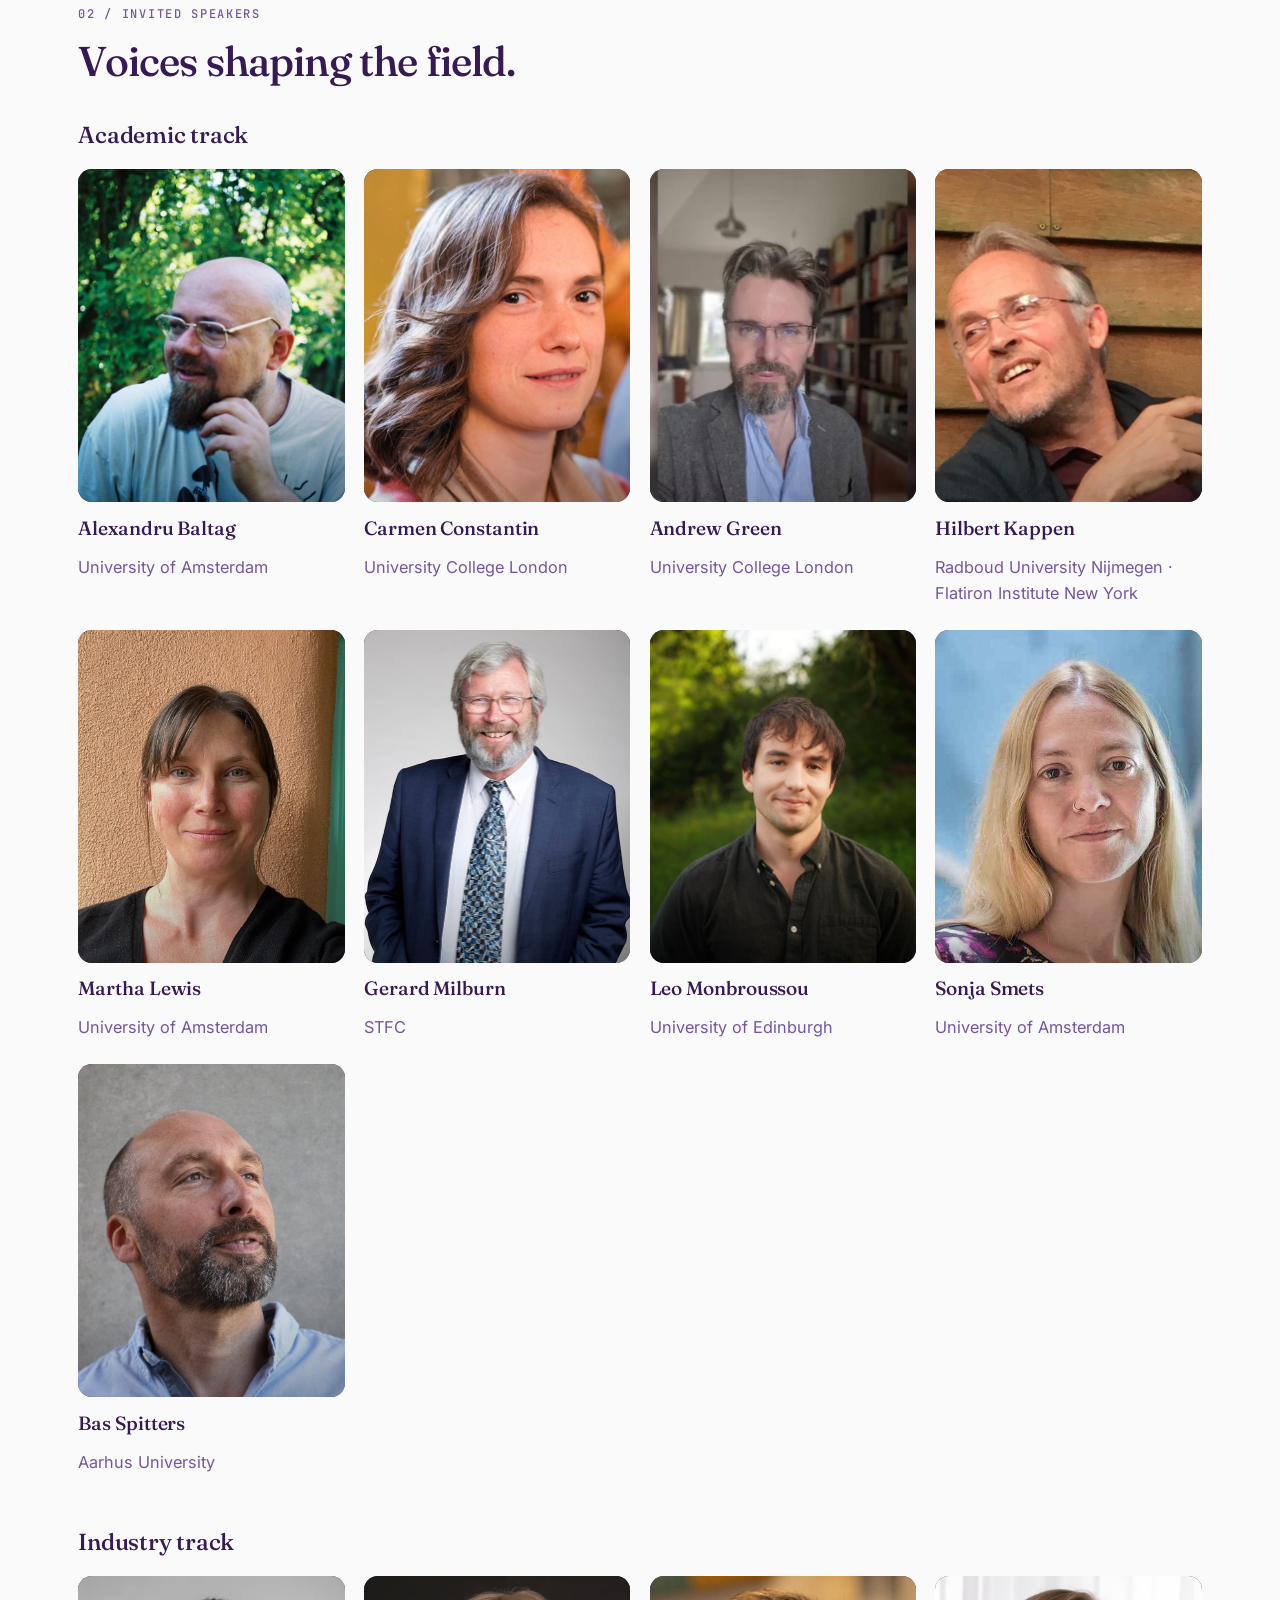
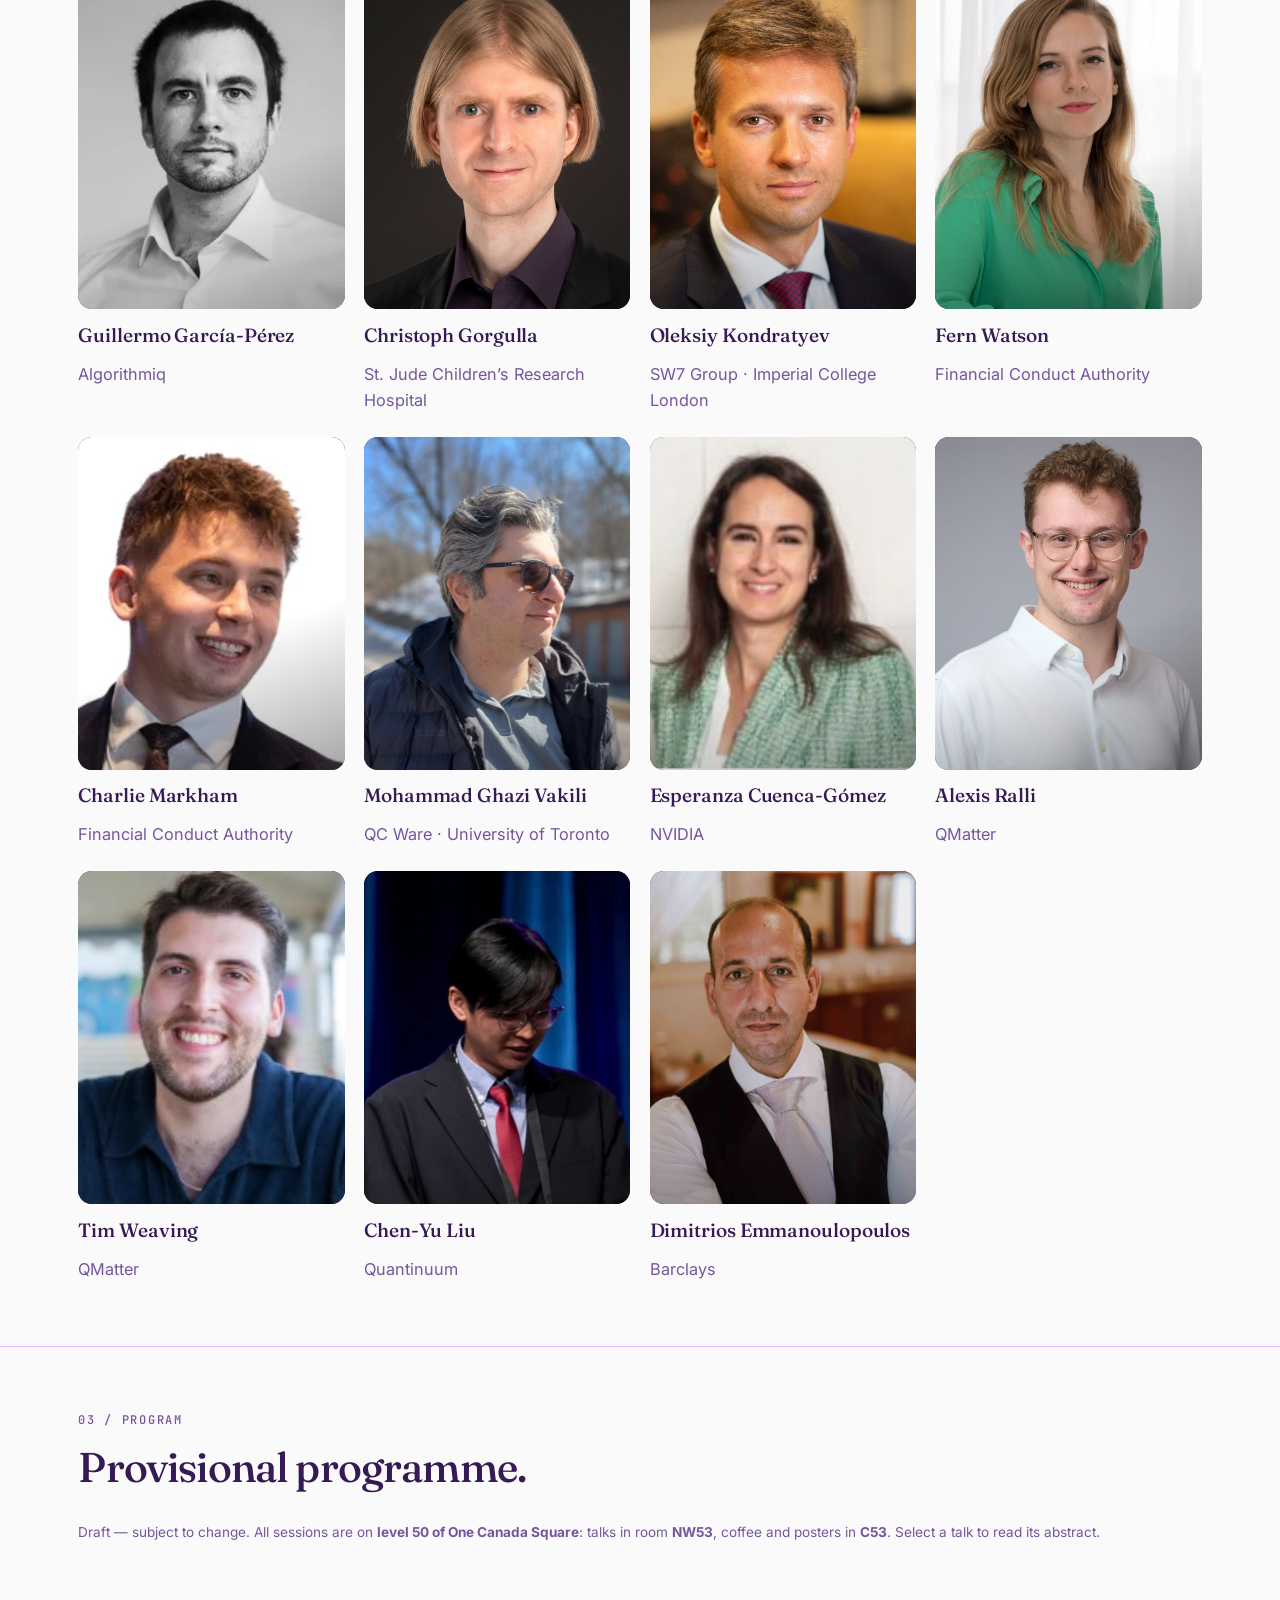
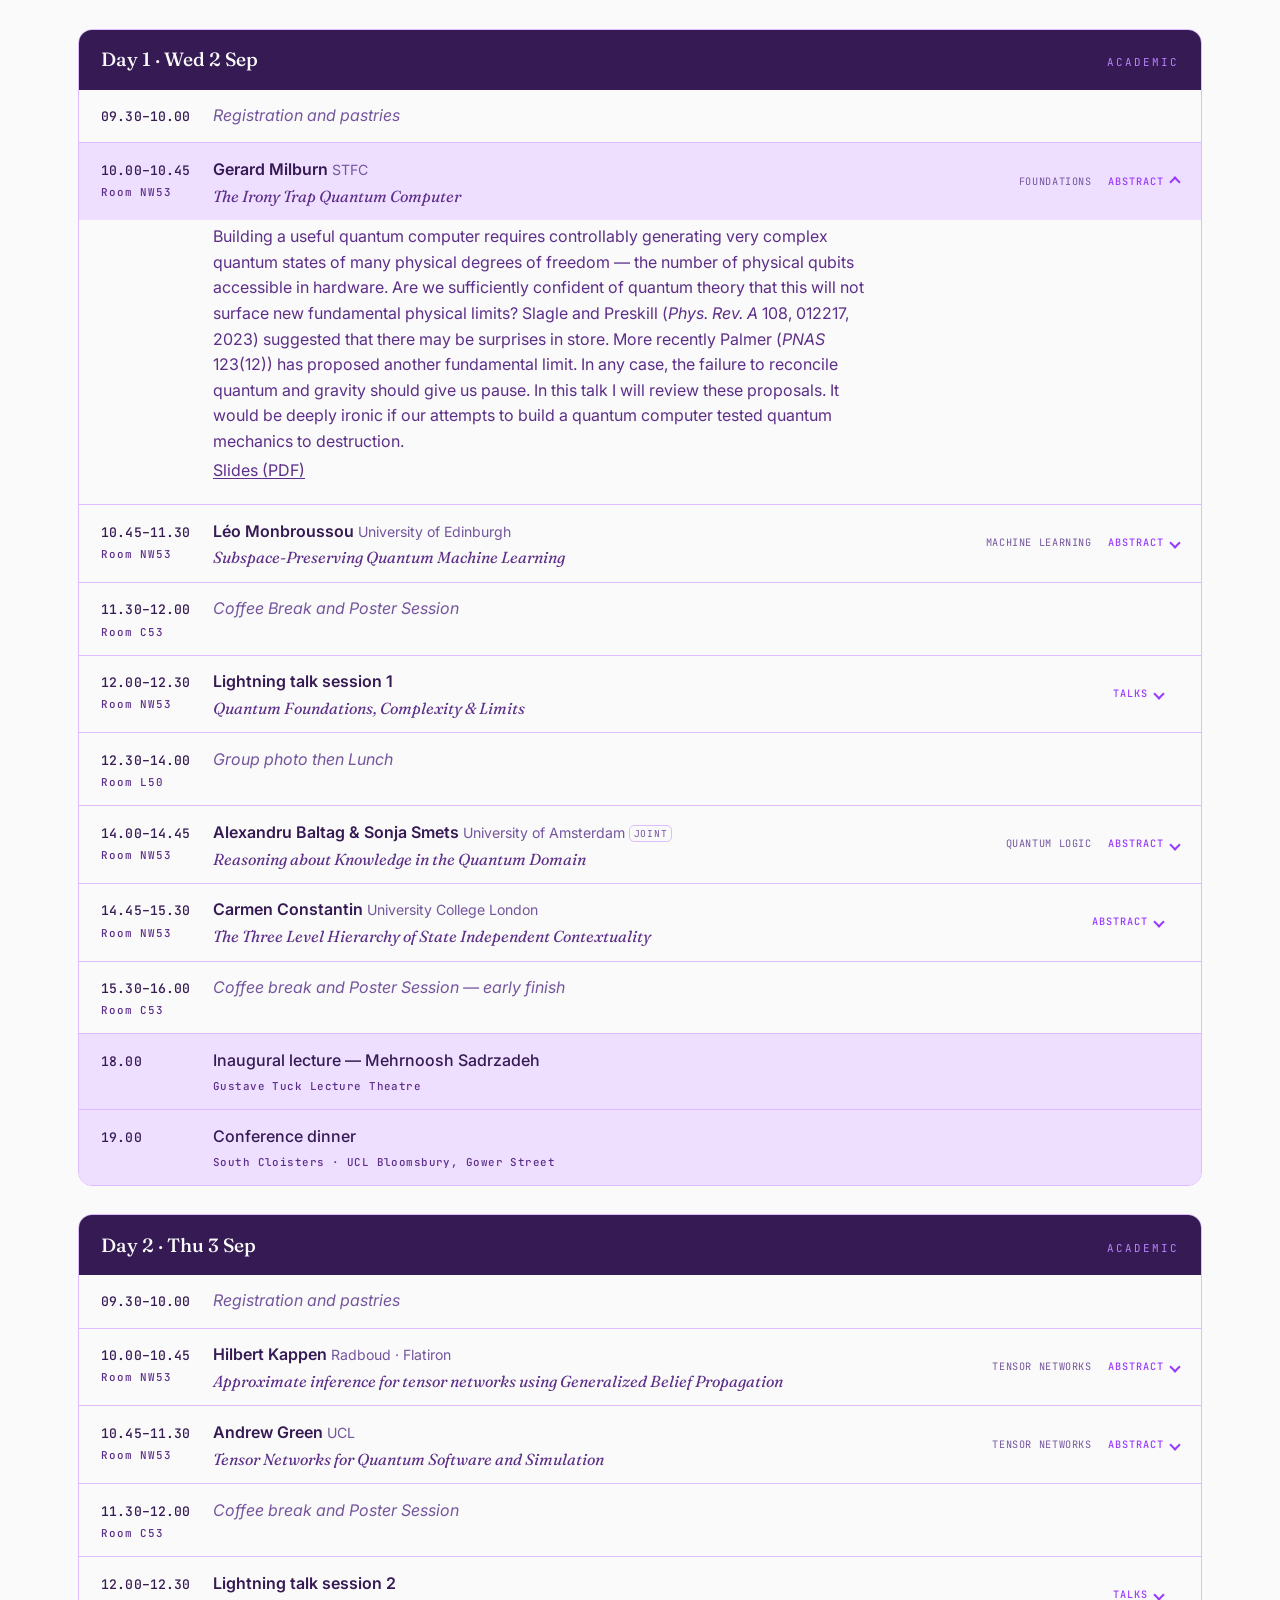
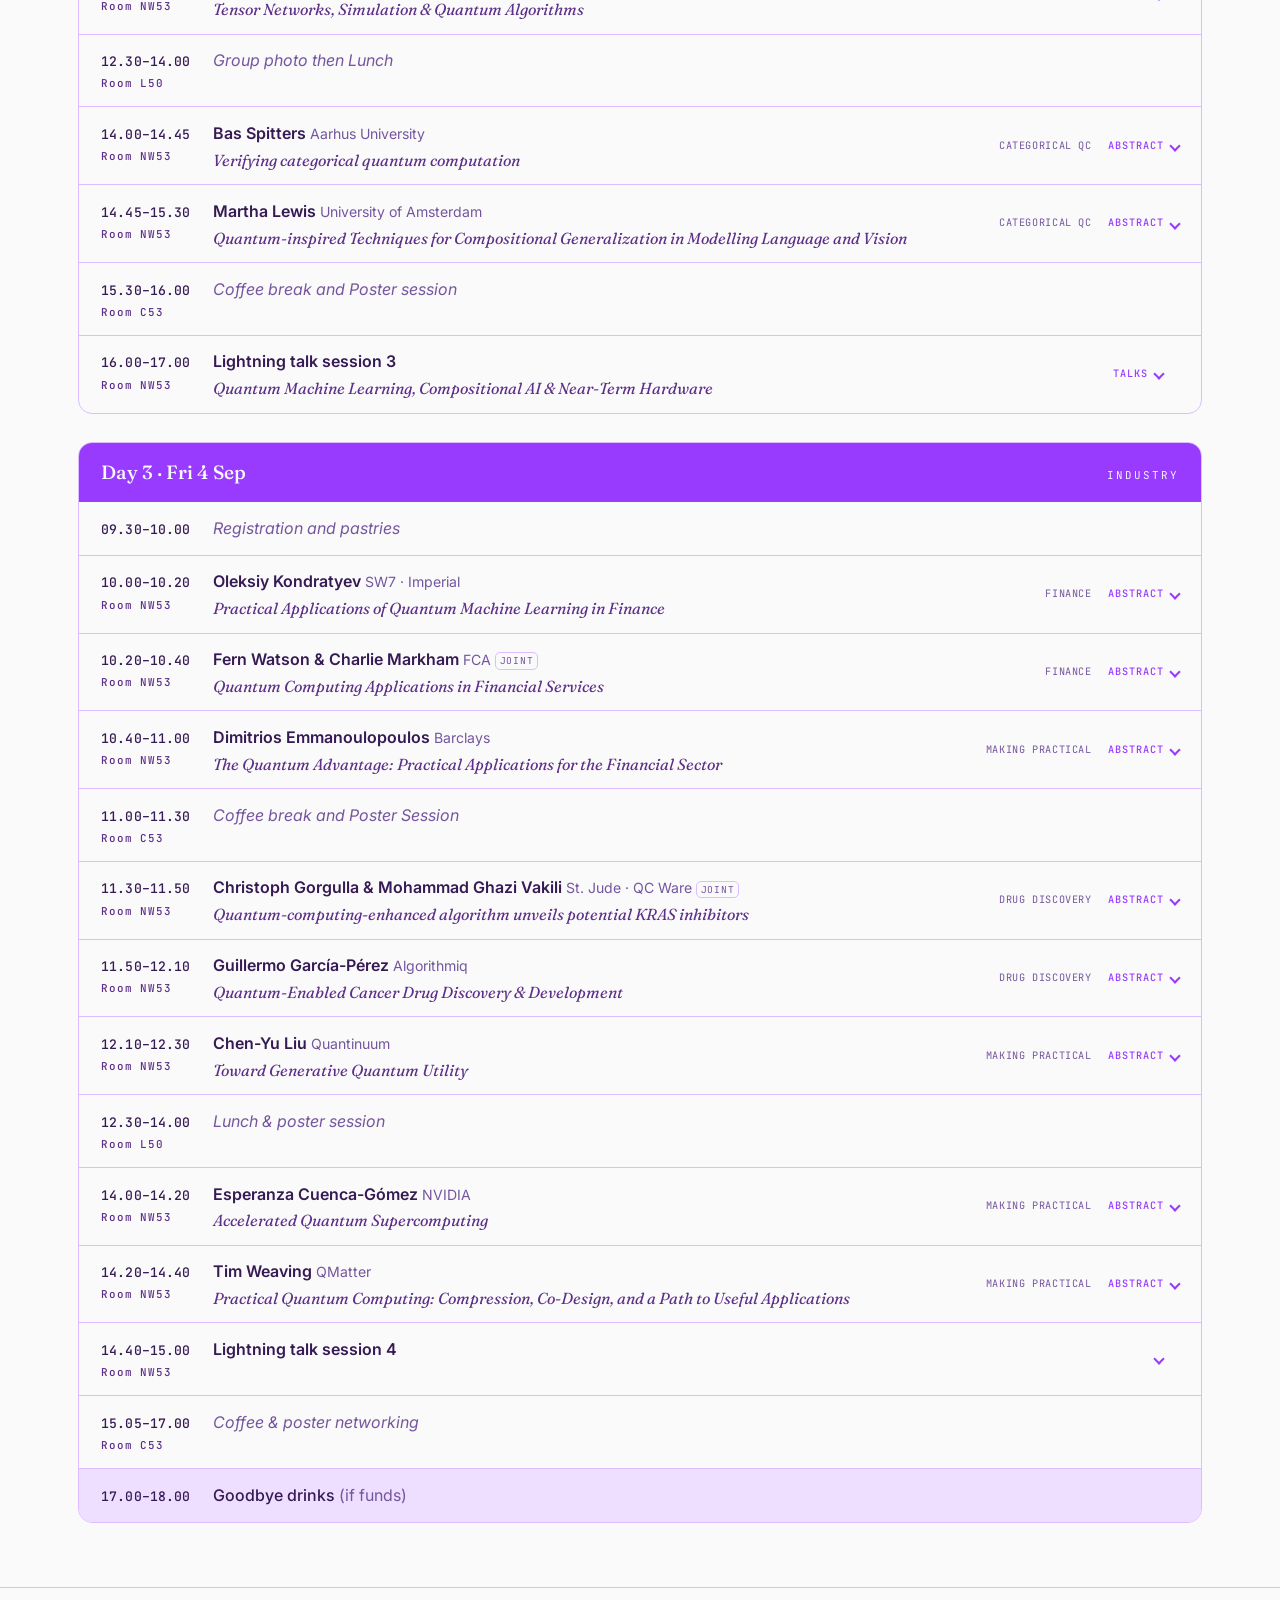
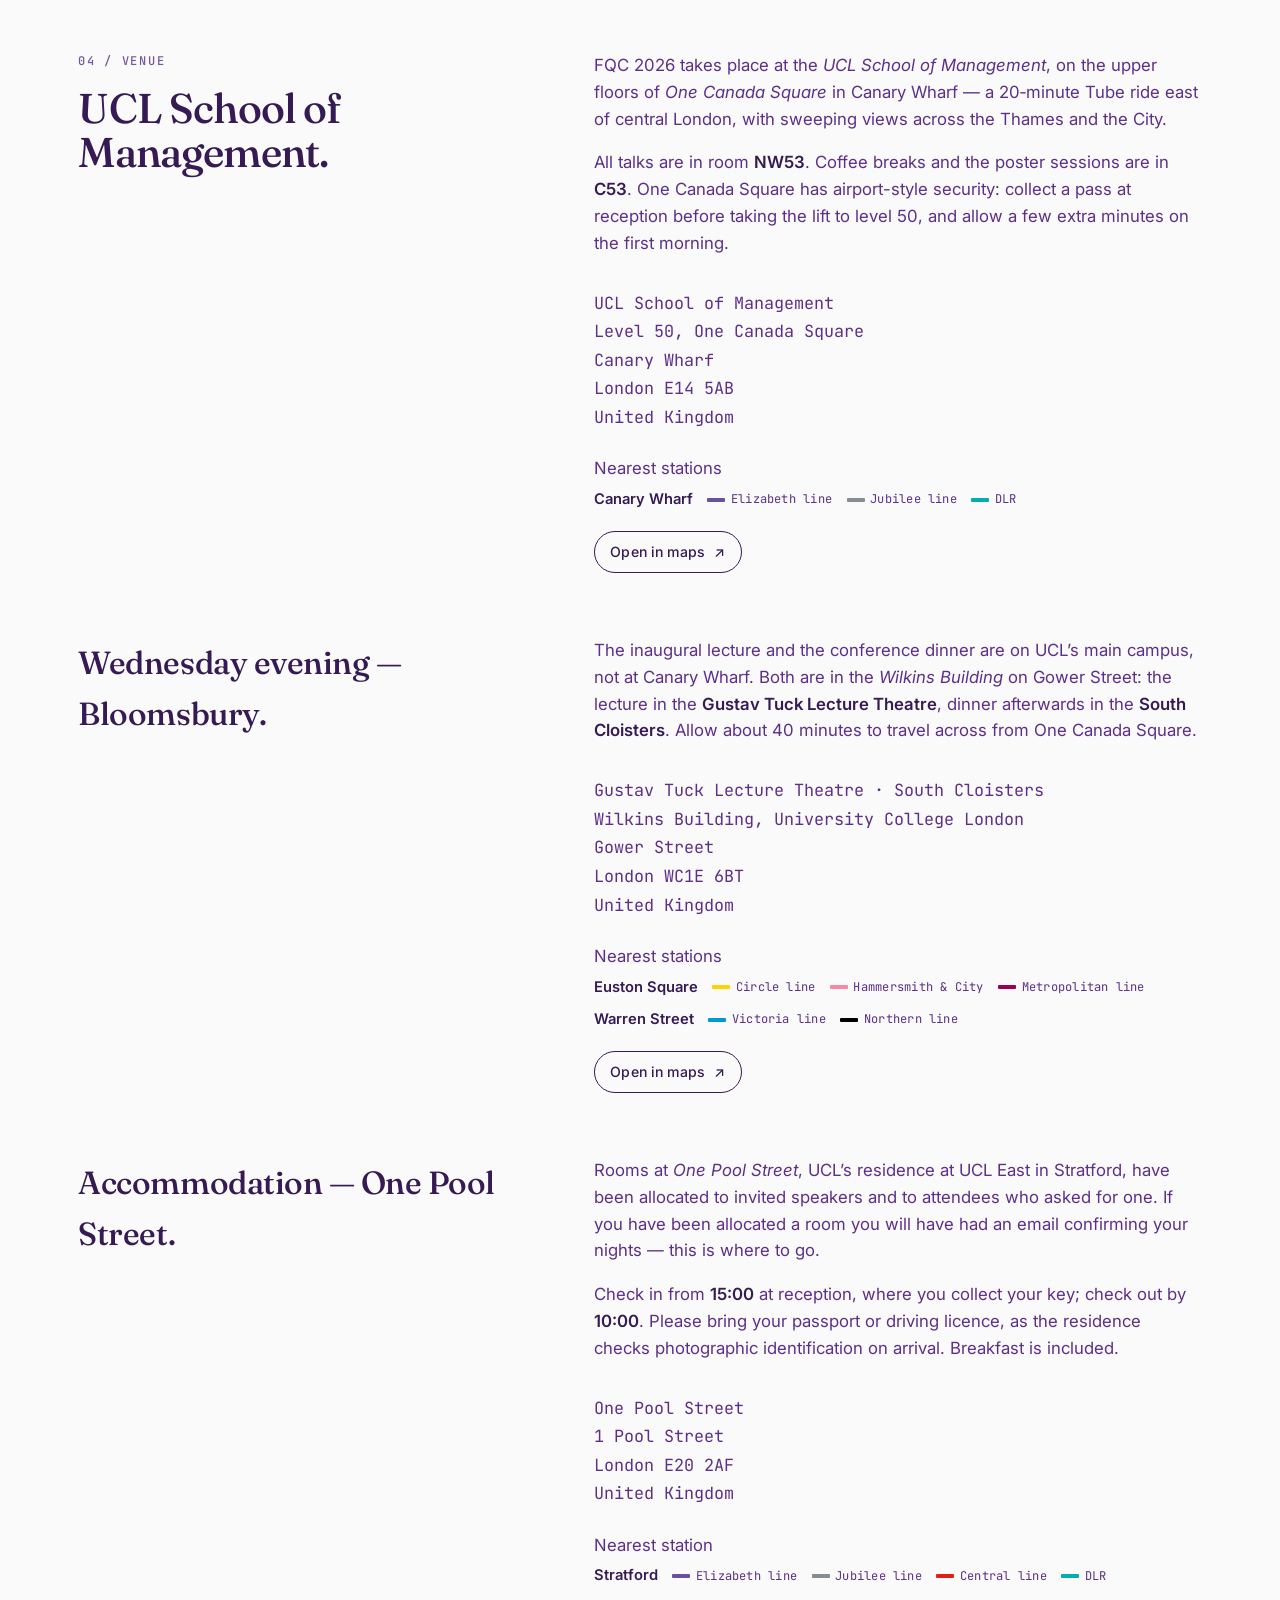
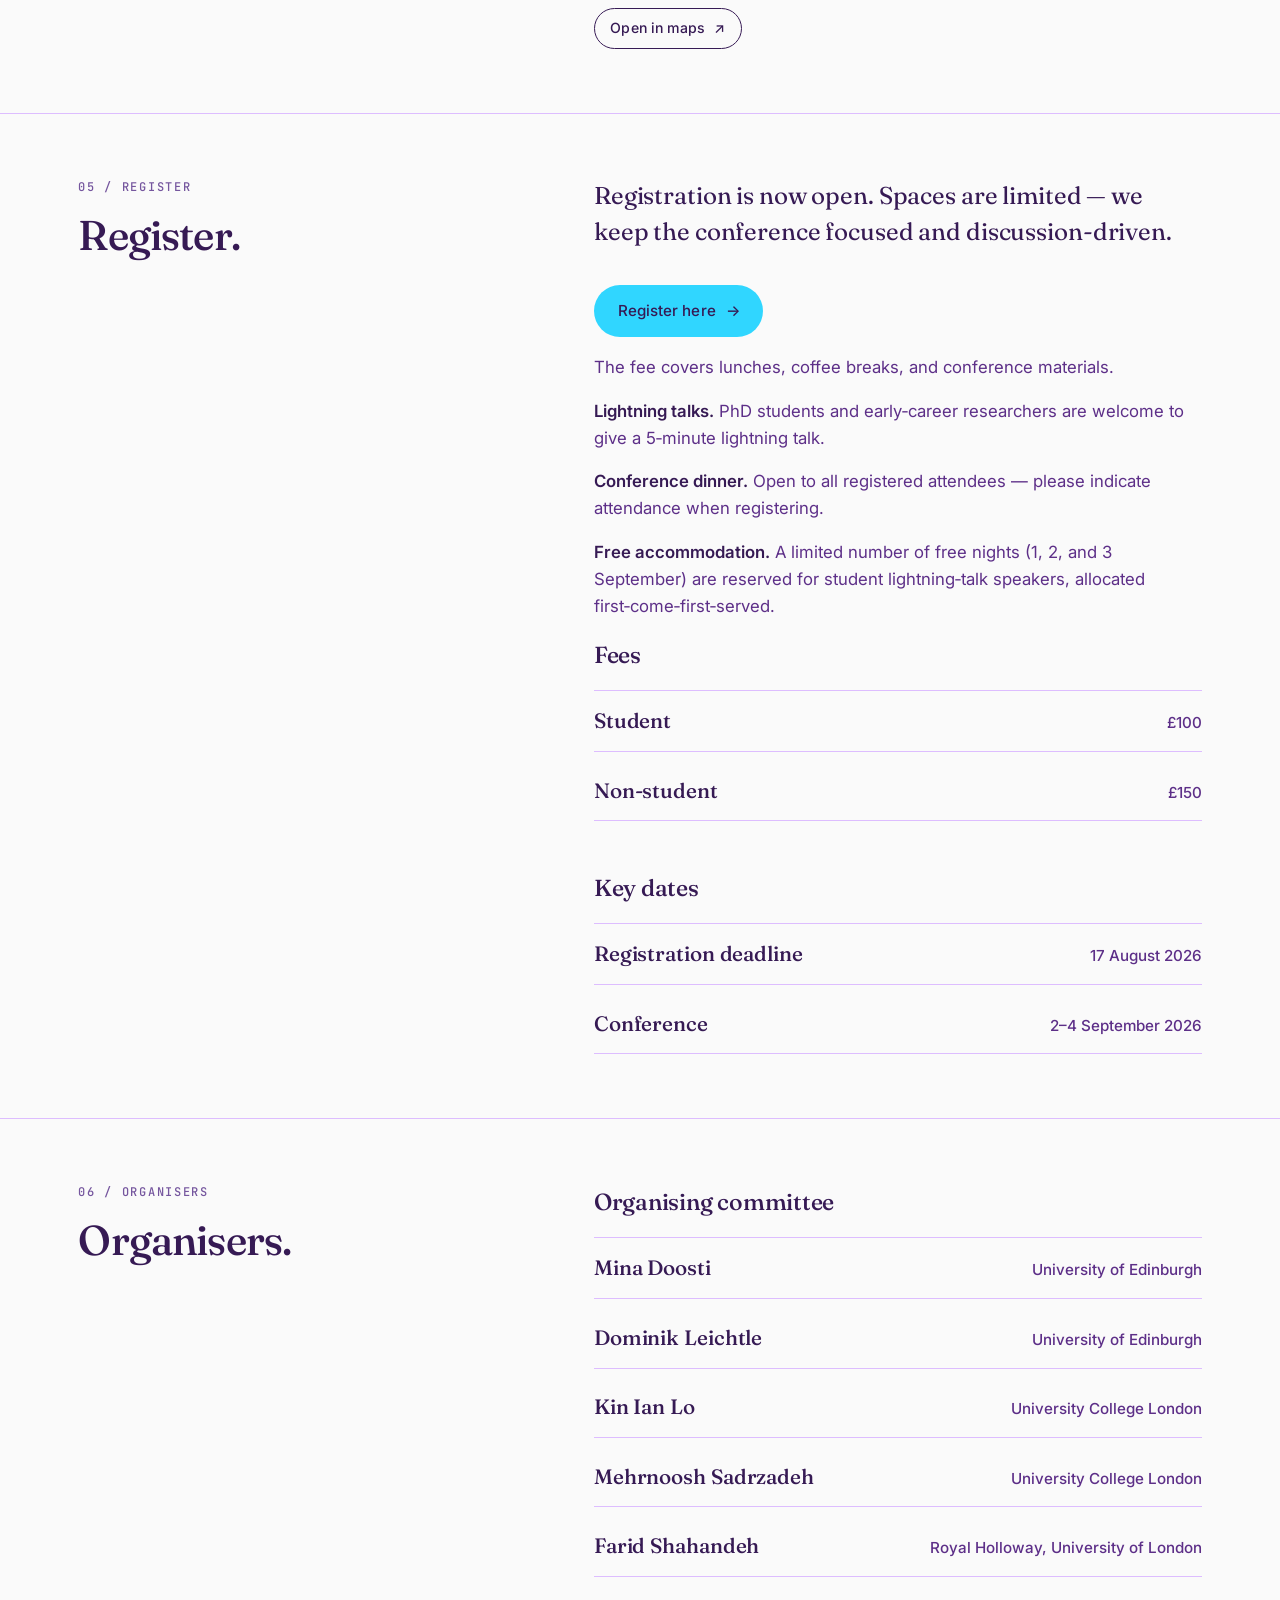
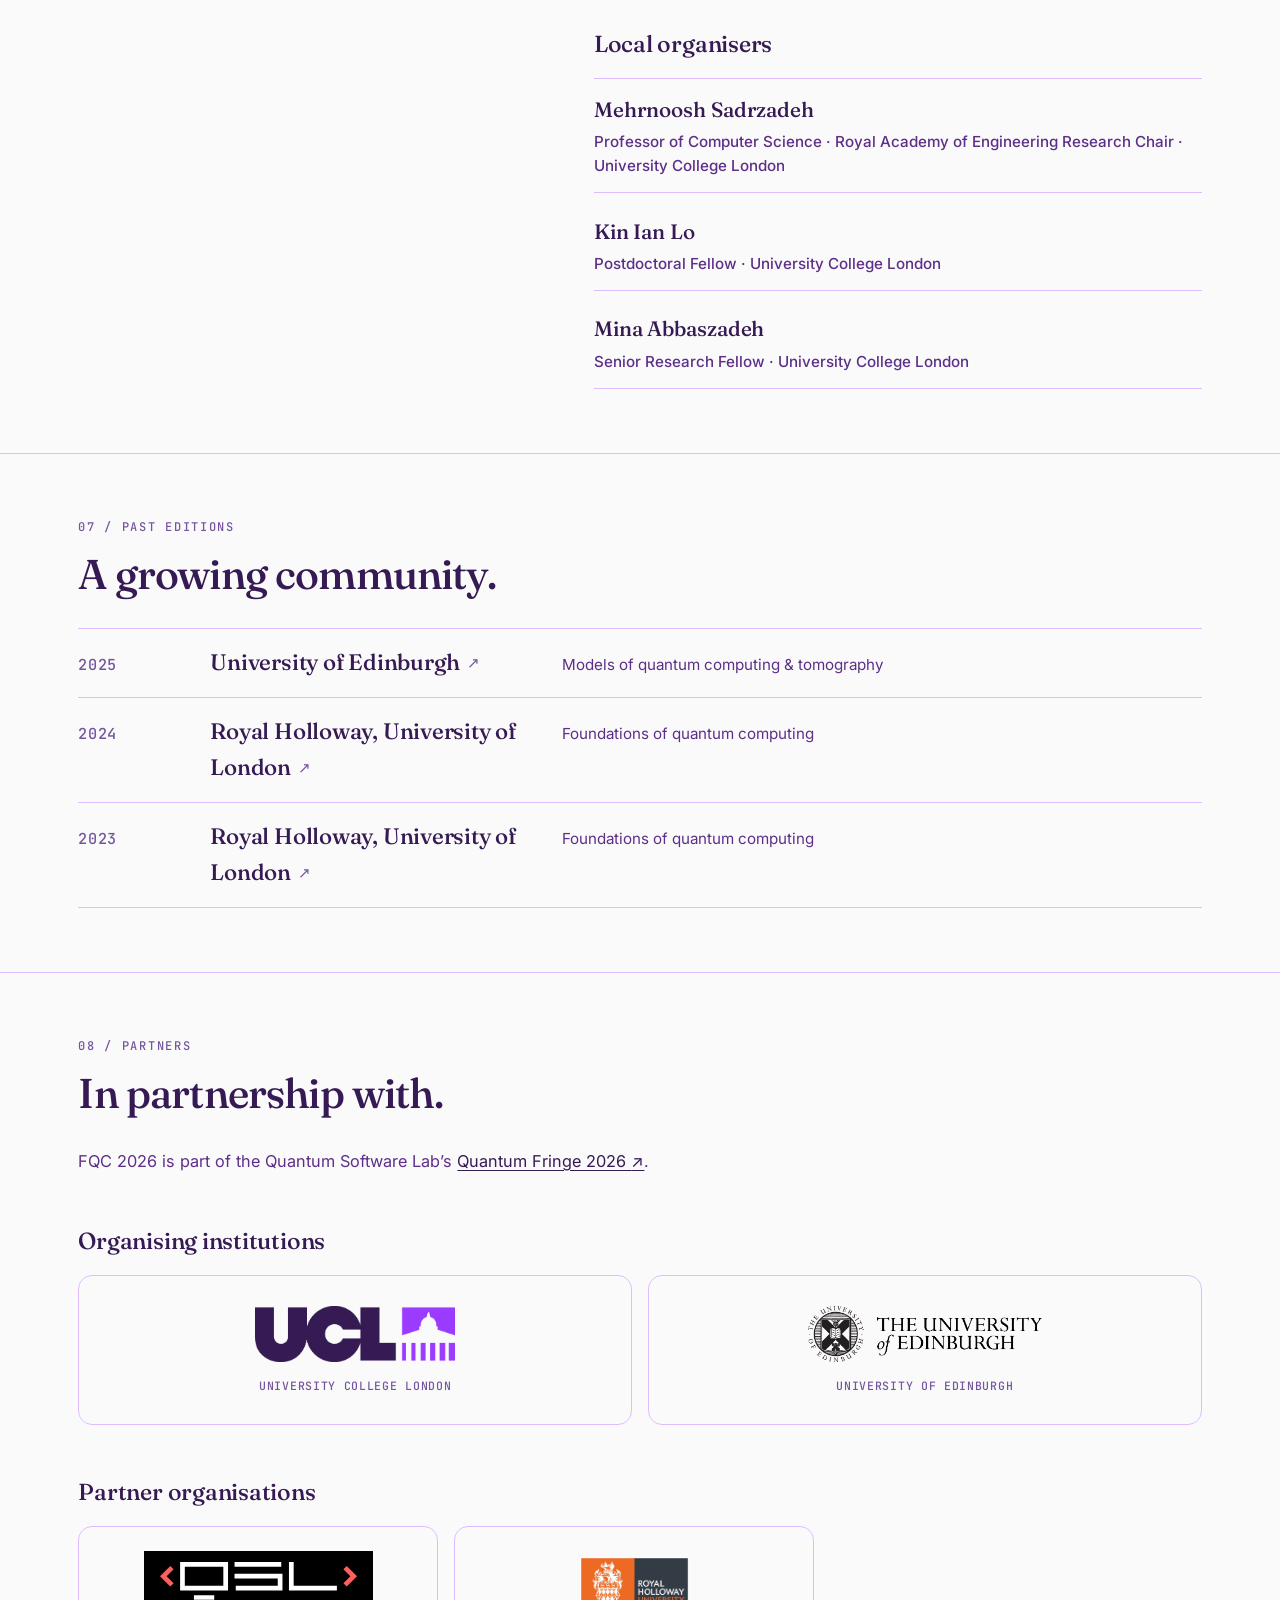
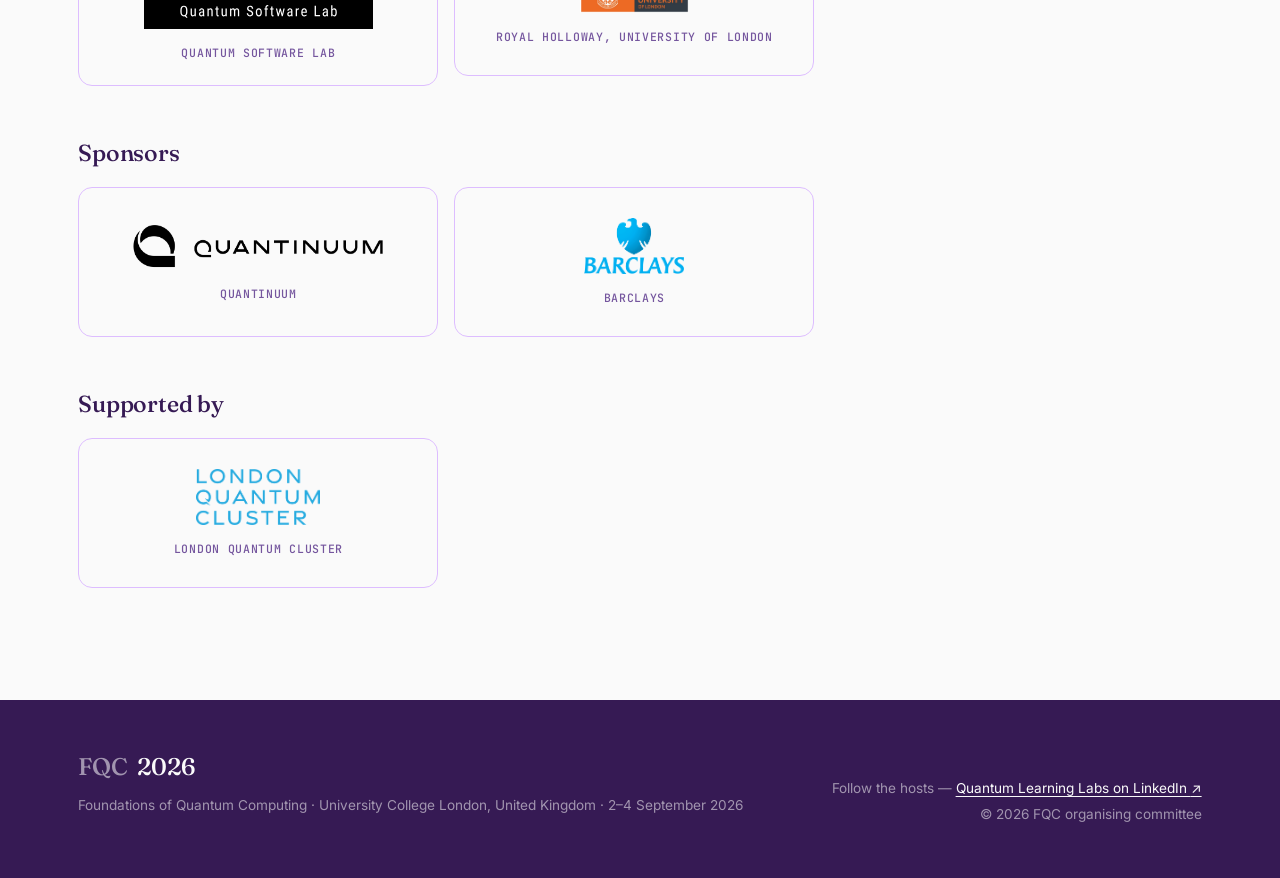
==== commit e624440f: "Link the UCL write-up and QLL's LinkedIn The write-up with the group photographs goes at the top of " ====
--- a/index.html
+++ b/index.html
@@ -164,6 +164,11 @@
       <h2 id="about-title" class="section-title">A discussion-driven conference bridging foundations to applications &mdash; between academics, students, and industry.</h2>
     </header>
     <div class="col-body prose">
+      <p class="partners-note">
+        FQC 2026 has now taken place. UCL Engineering has published a write-up with
+        photographs from the three days:
+        <a href="https://www.ucl.ac.uk/engineering/news/2026/sep/ucl-brings-quantum-researchers-and-industry-together-international-conference" target="_blank" rel="noopener">UCL brings quantum researchers and industry together <span aria-hidden="true">&#8599;</span></a>.
+      </p>
       <p class="lede">
         The fourth edition of Foundations of Quantum Computing
         is finally getting closer &mdash; and for 2026 the event grows from a workshop into a full conference.
@@ -1180,7 +1185,11 @@
     </div>
 
     <div class="footer-meta">
-      <p class="muted small">&copy; 2026 FQC organising committee</p>
+      <p class="muted small">
+            Follow the hosts &mdash;
+            <a class="footer-link" href="https://www.linkedin.com/company/qll/" target="_blank" rel="noopener">Quantum Learning Labs on LinkedIn <span aria-hidden="true">&#8599;</span></a>
+          </p>
+          <p class="muted small">&copy; 2026 FQC organising committee</p>
     </div>
   </div>
 </footer>
--- a/style.css
+++ b/style.css
@@ -932,6 +932,15 @@
 
 /* muted text needs to invert on the dark sections to stay legible */
 .section-register,
+.footer-link {
+  color: var(--paper);
+  text-decoration: underline;
+  text-underline-offset: 3px;
+  text-decoration-thickness: 1px;
+  transition: color .2s var(--ease);
+}
+.footer-link:hover { color: var(--accent); }
+
 .site-footer { --text-mute: #9f87be; }
 .section-register .section-title { color: var(--paper); }
 .section-register .section-label { color: var(--accent); }
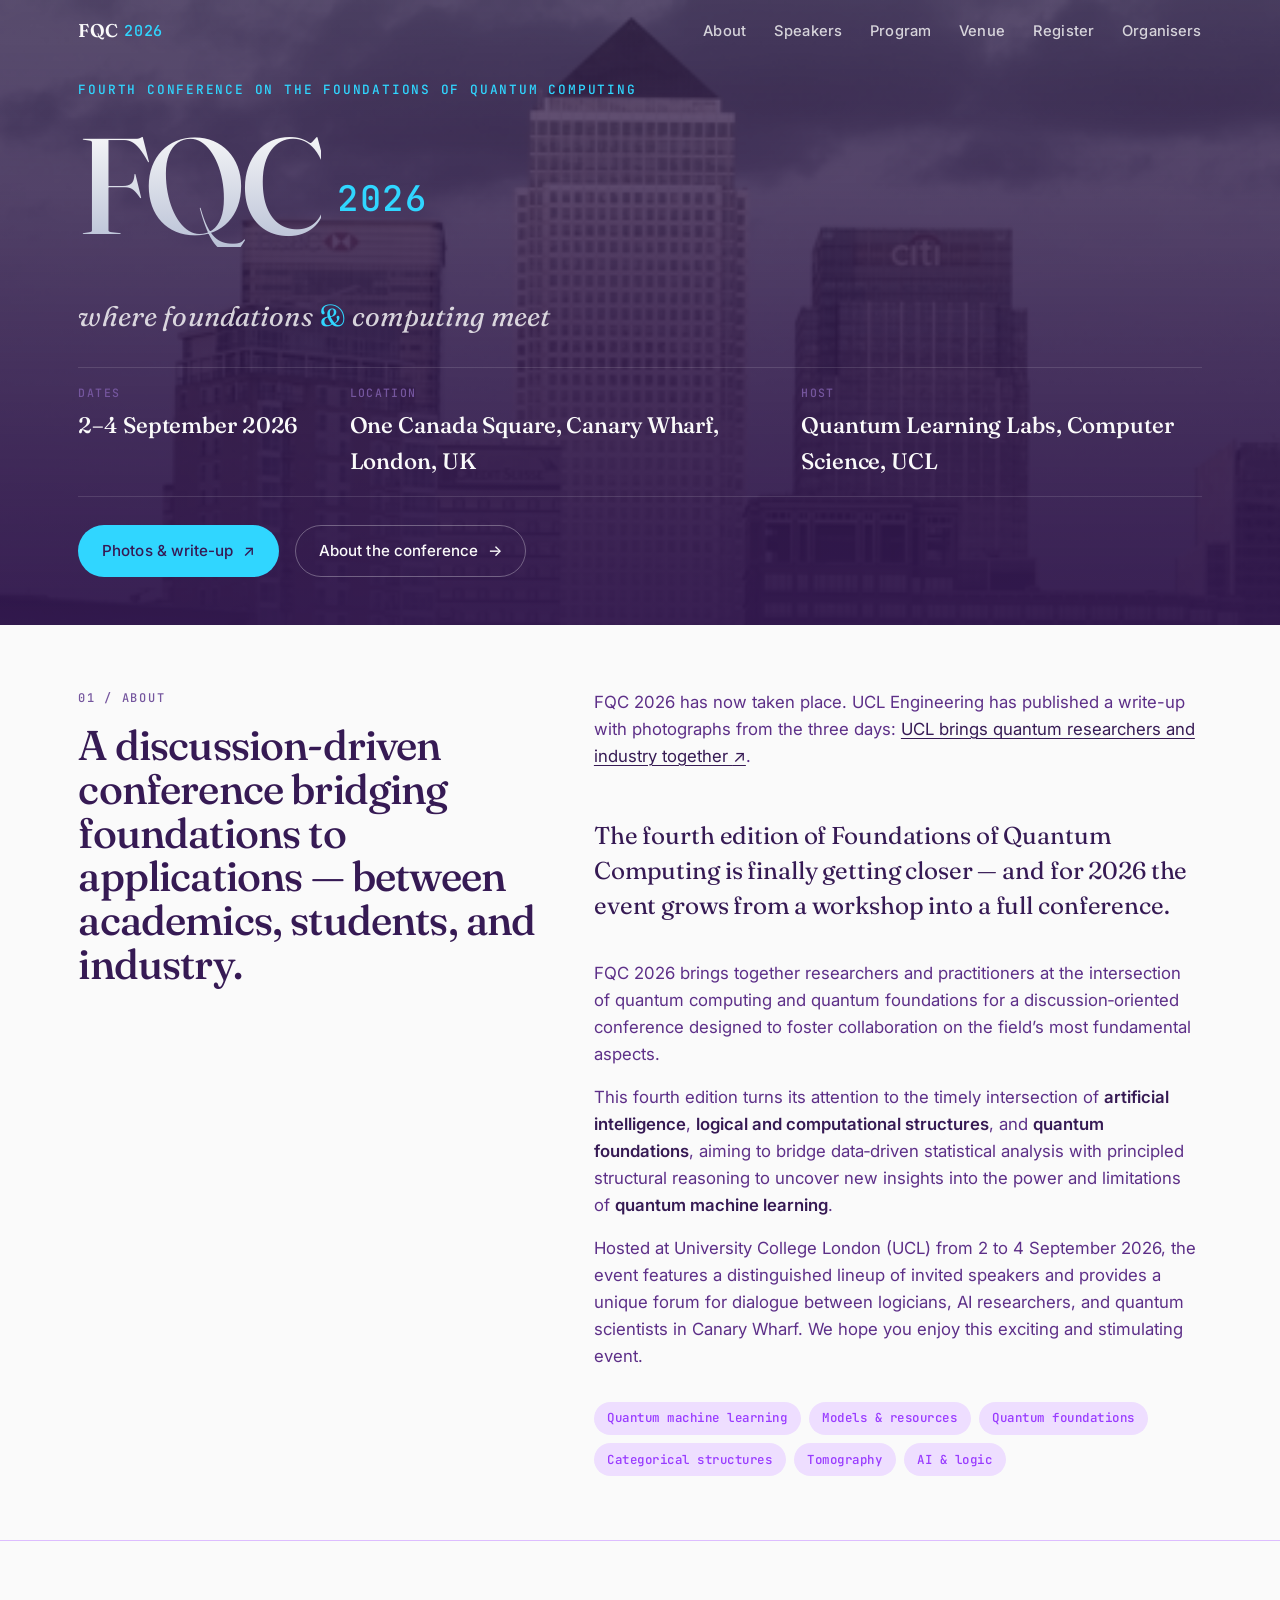
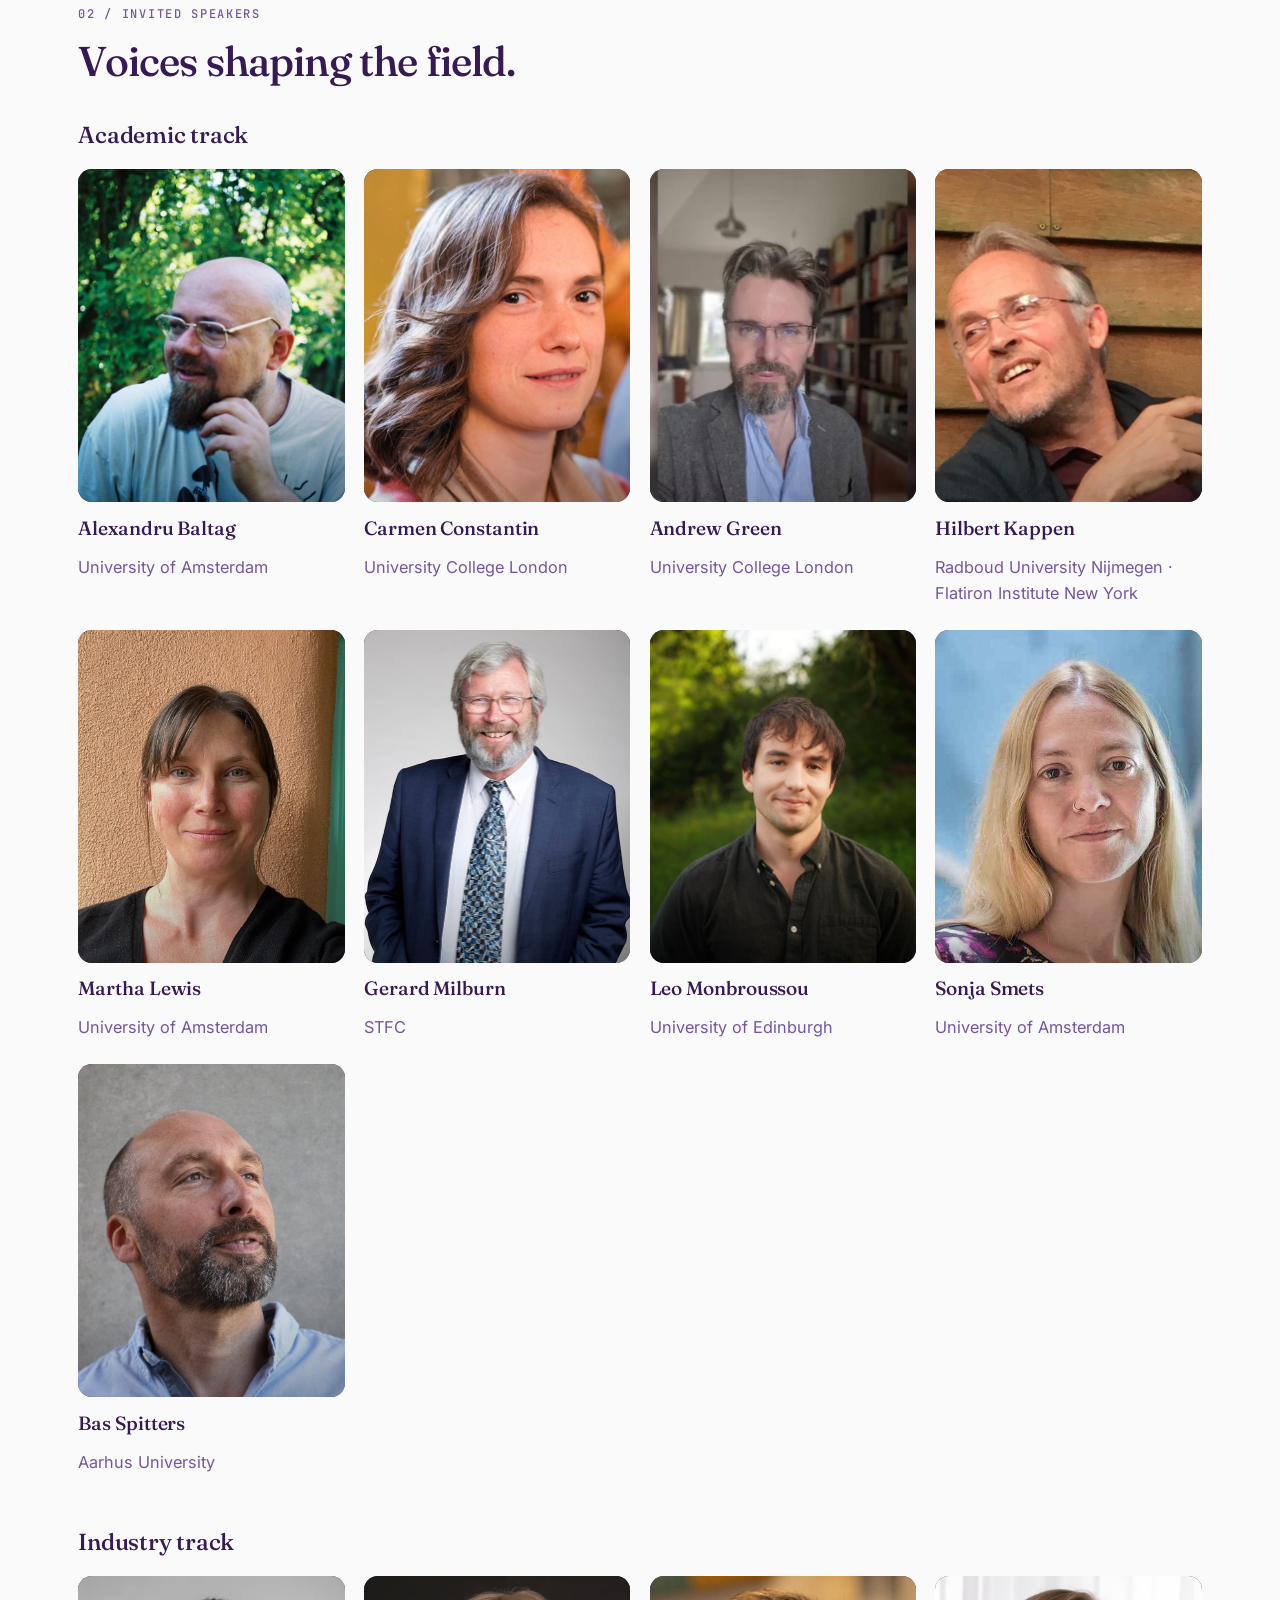
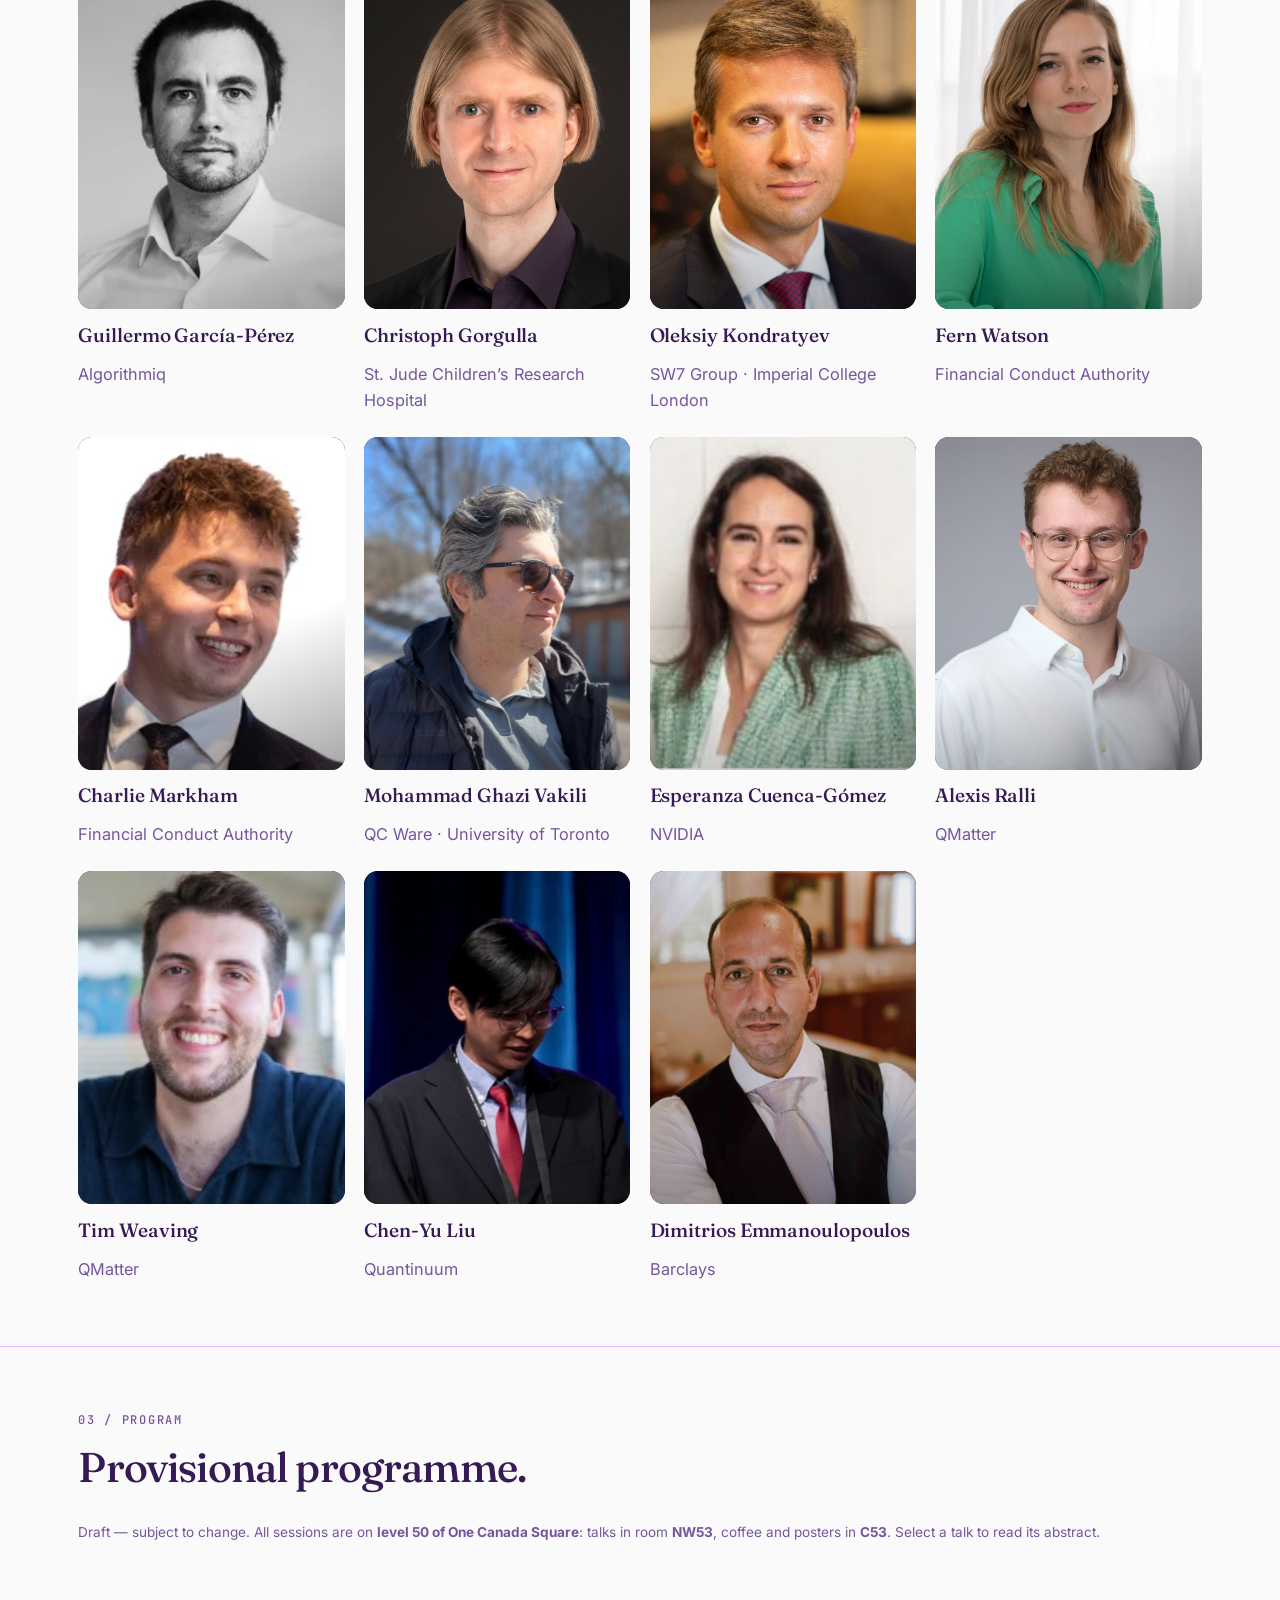
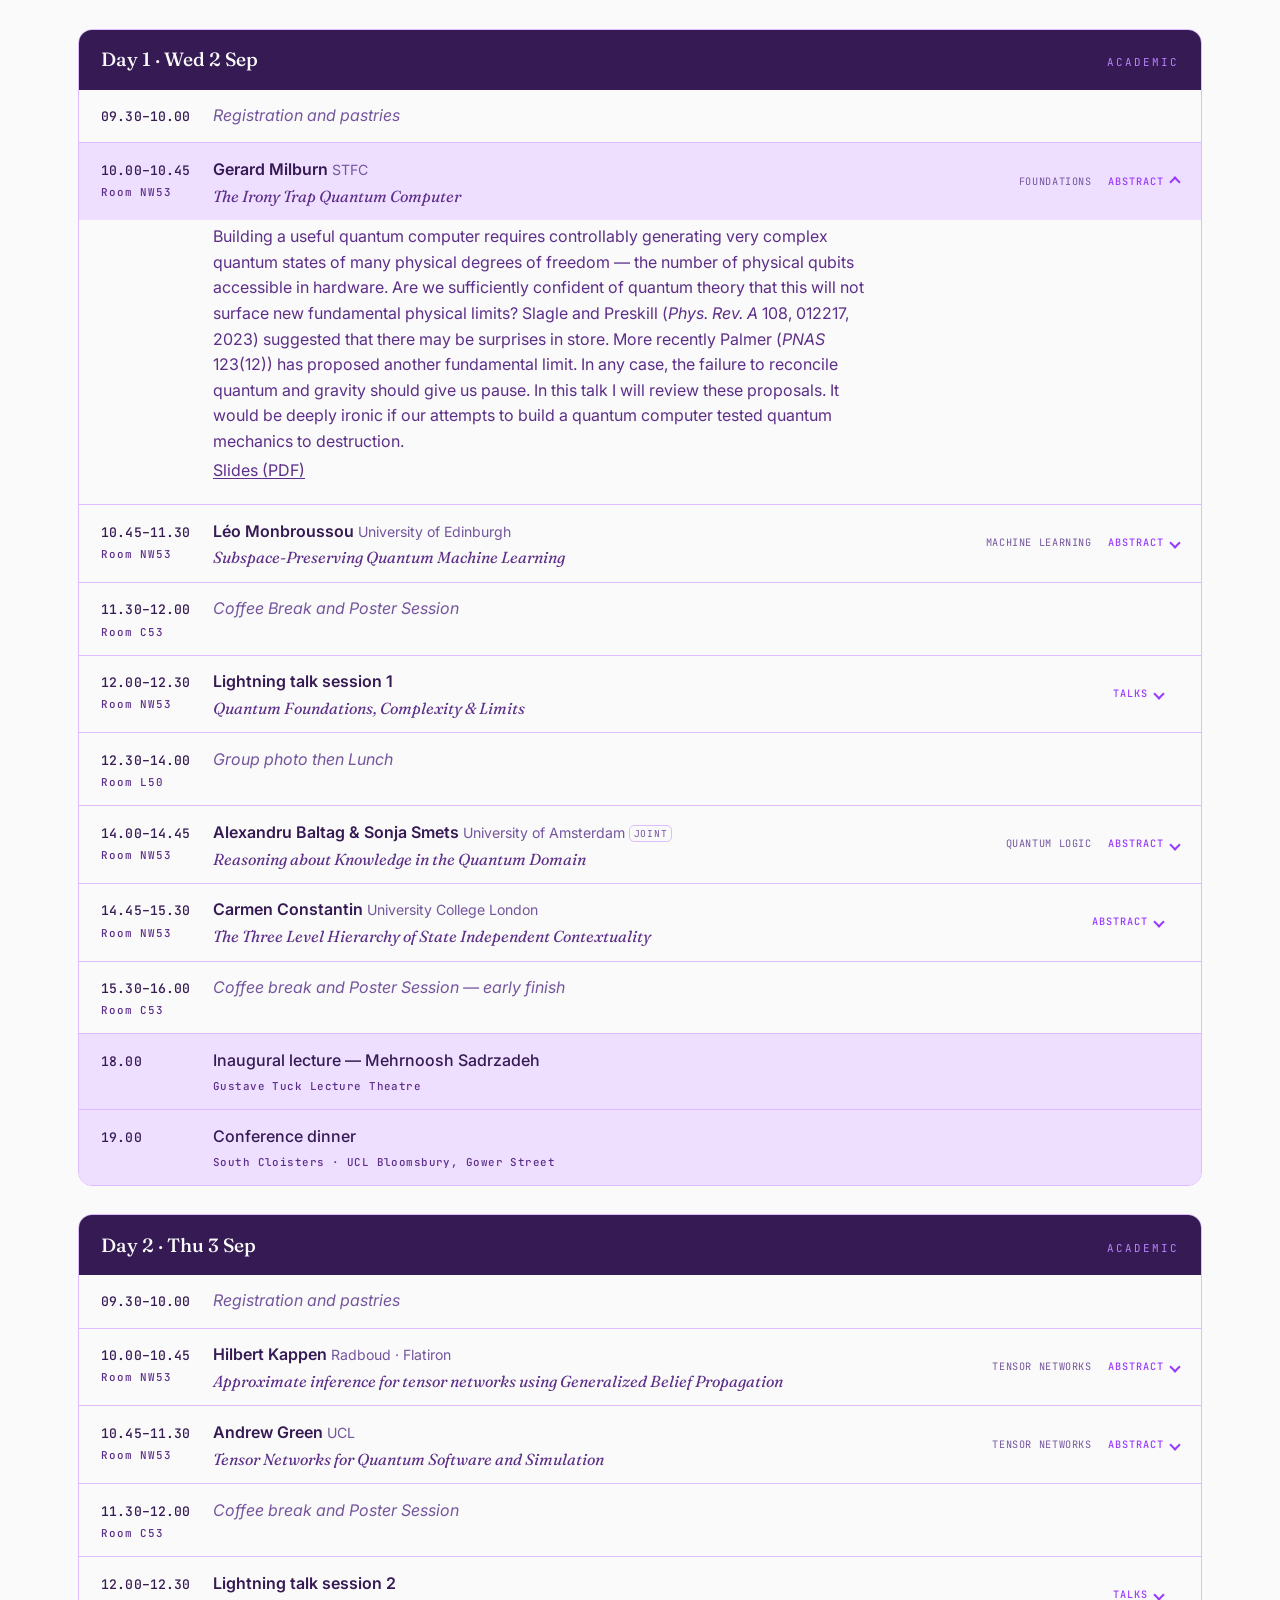
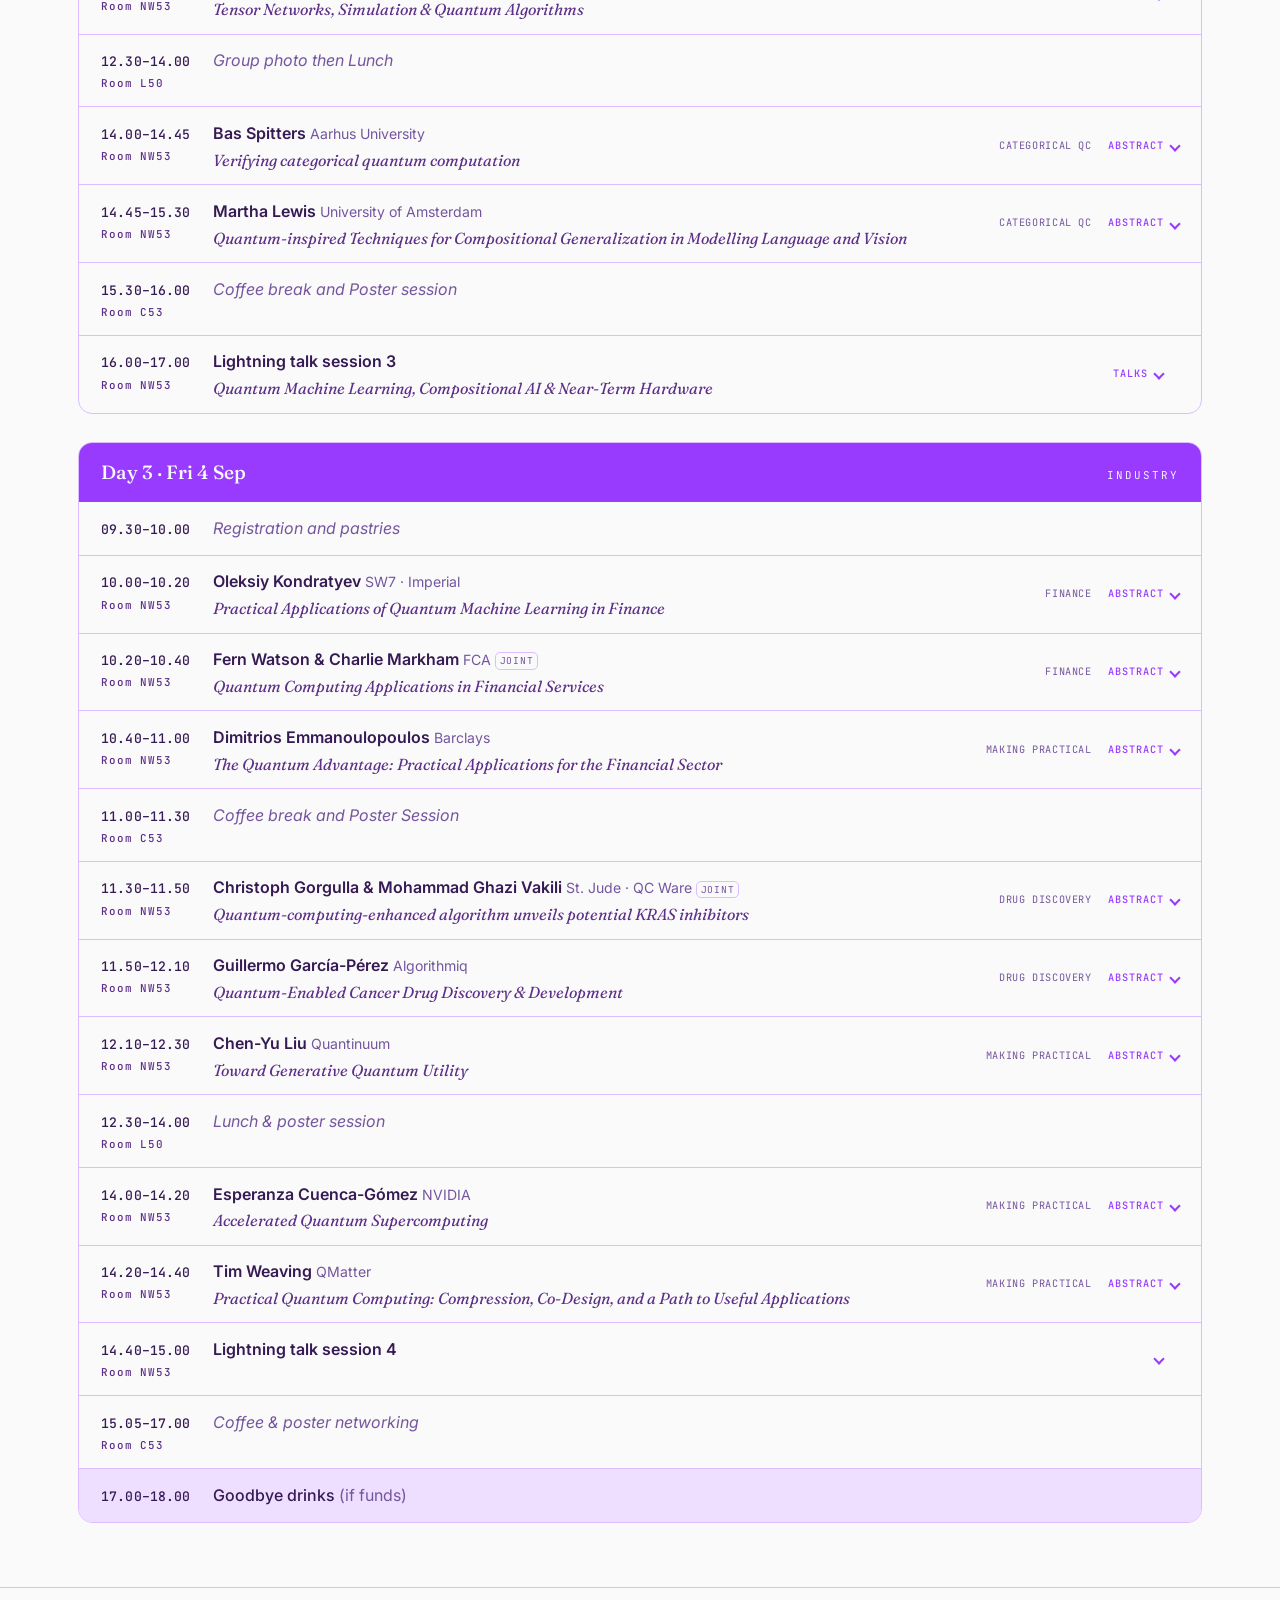
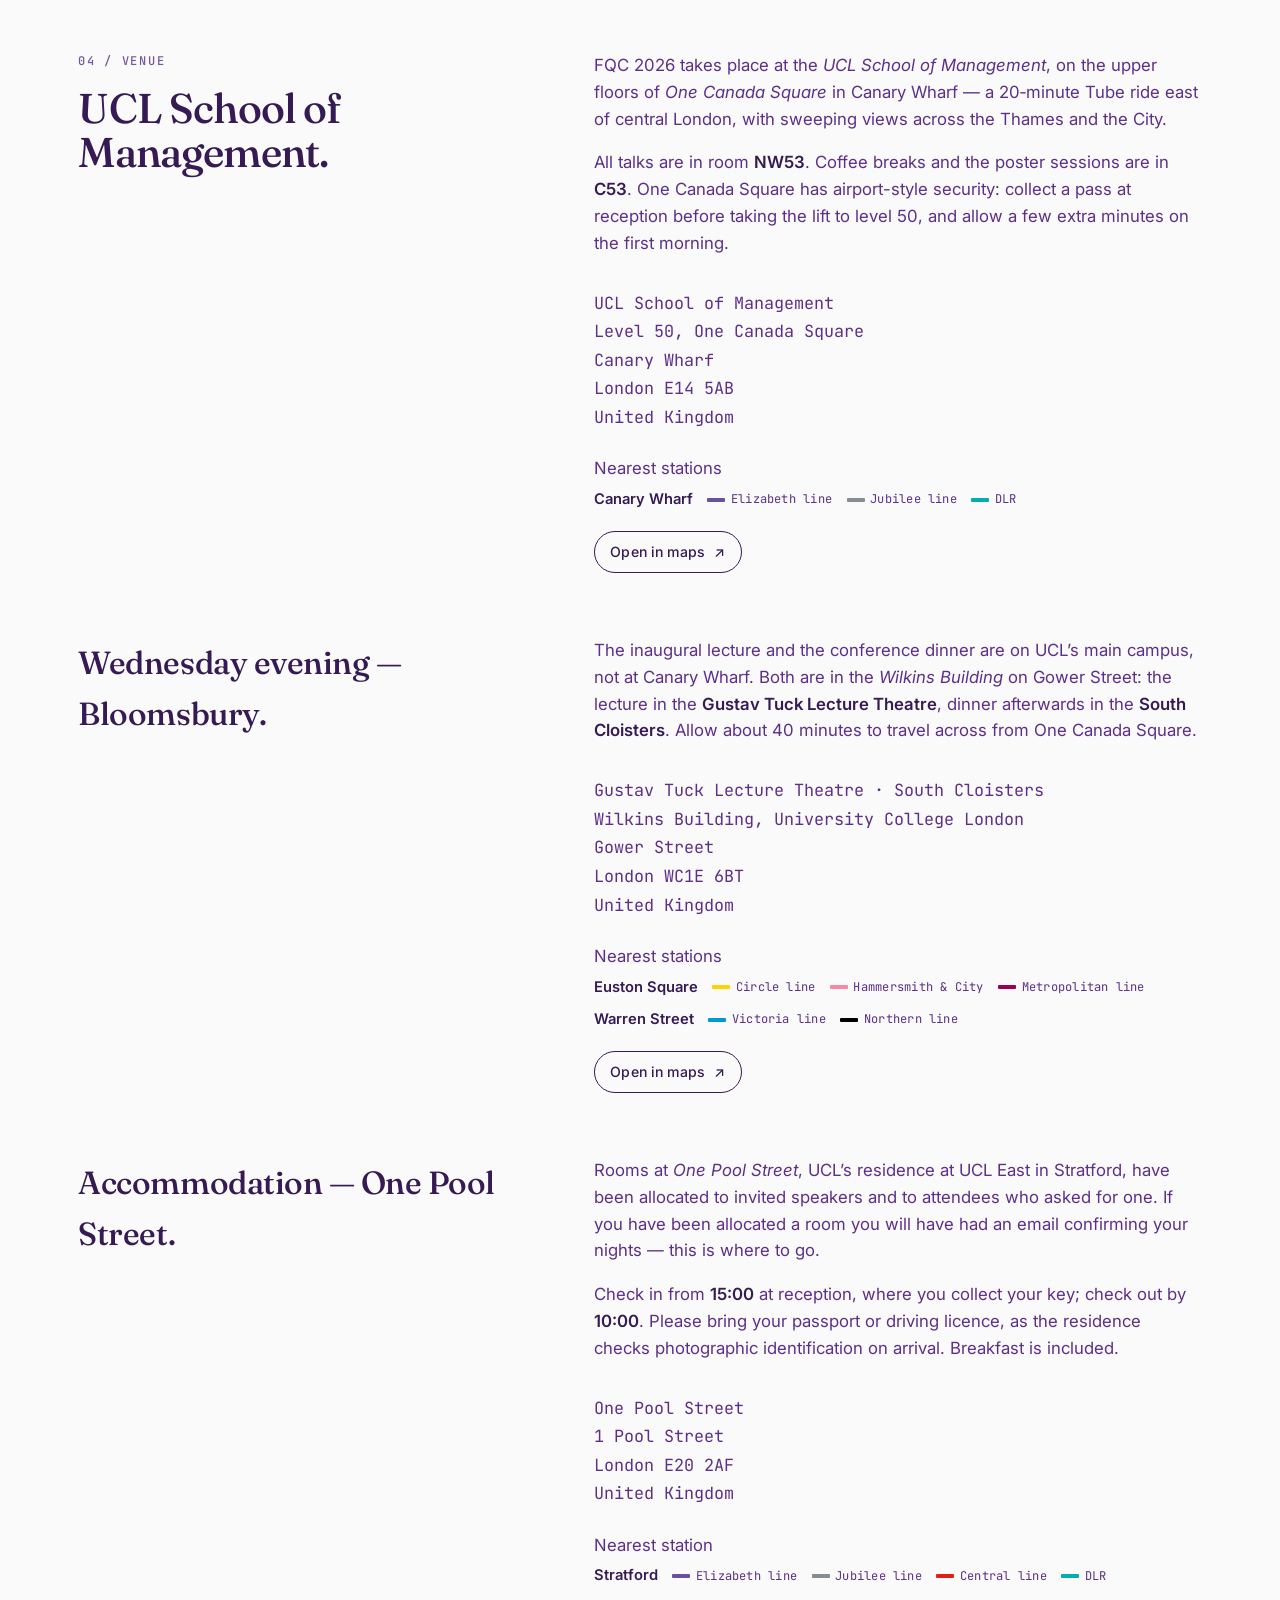
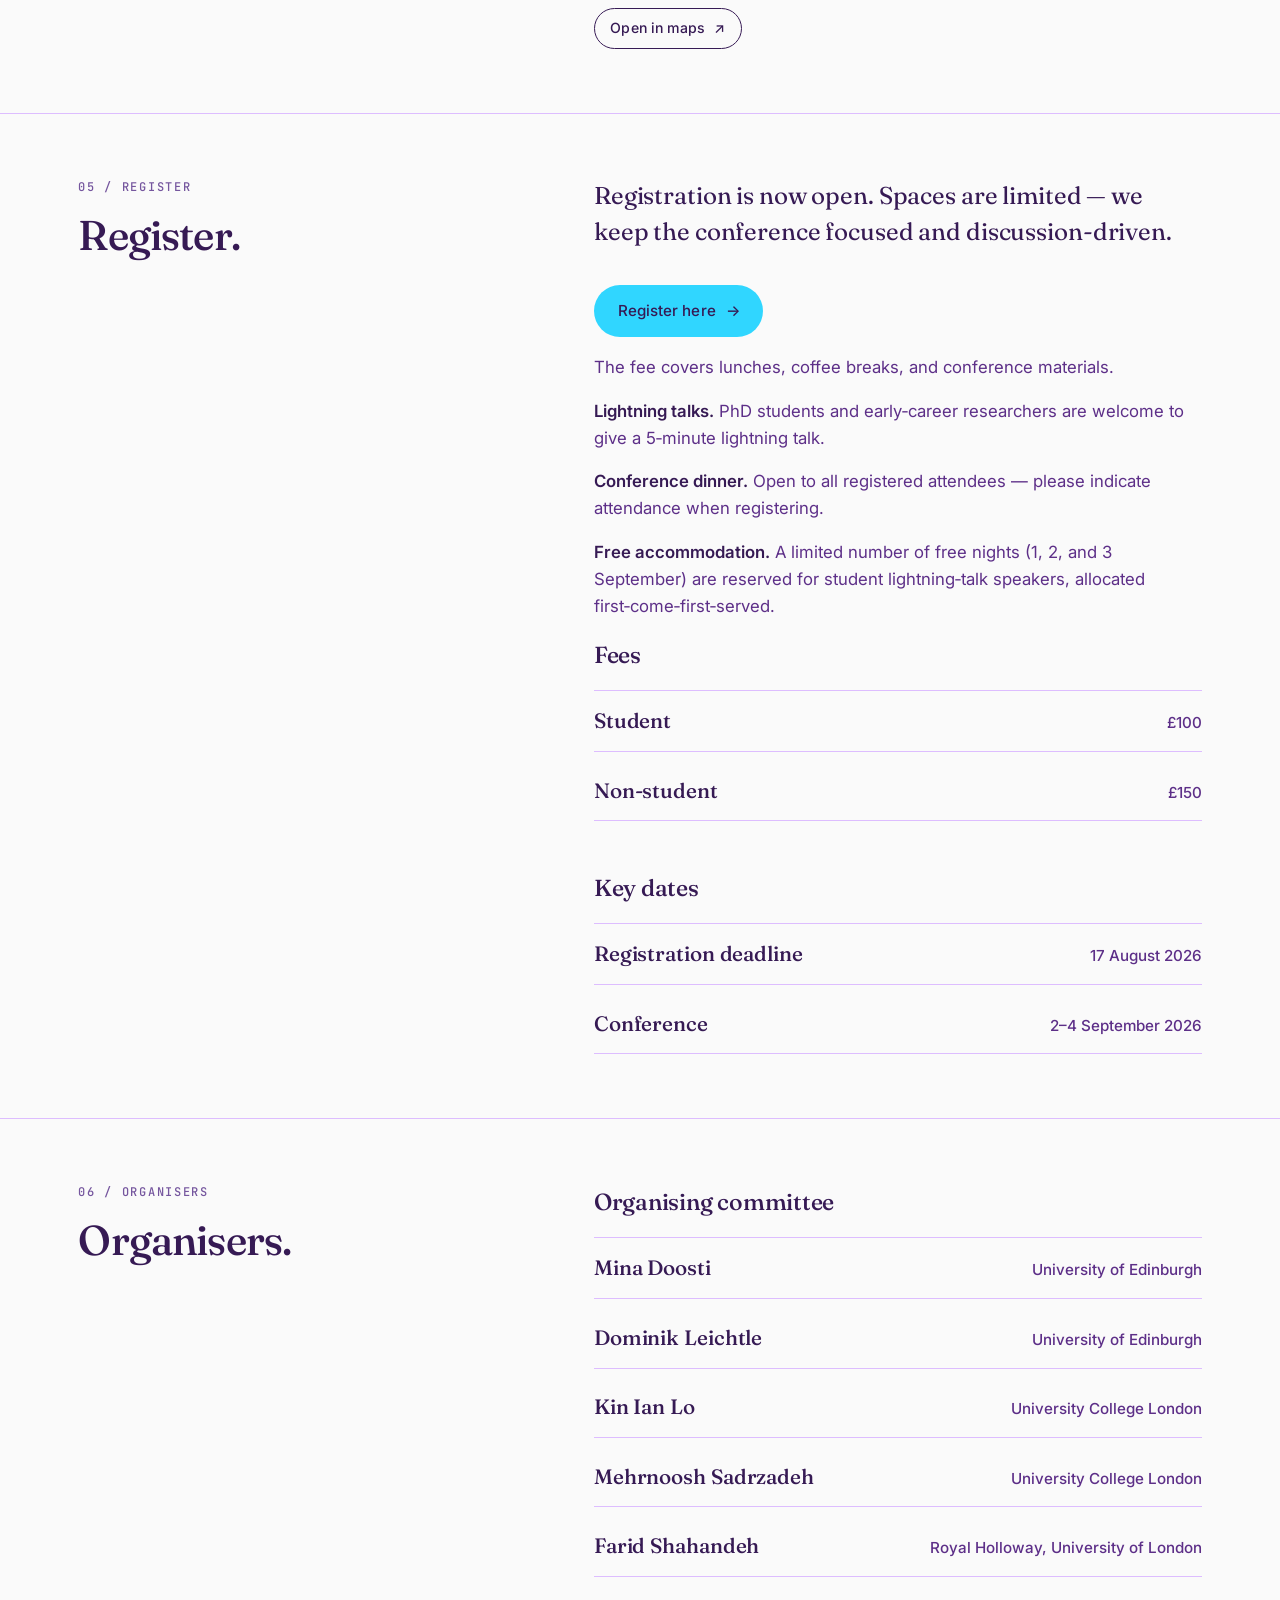
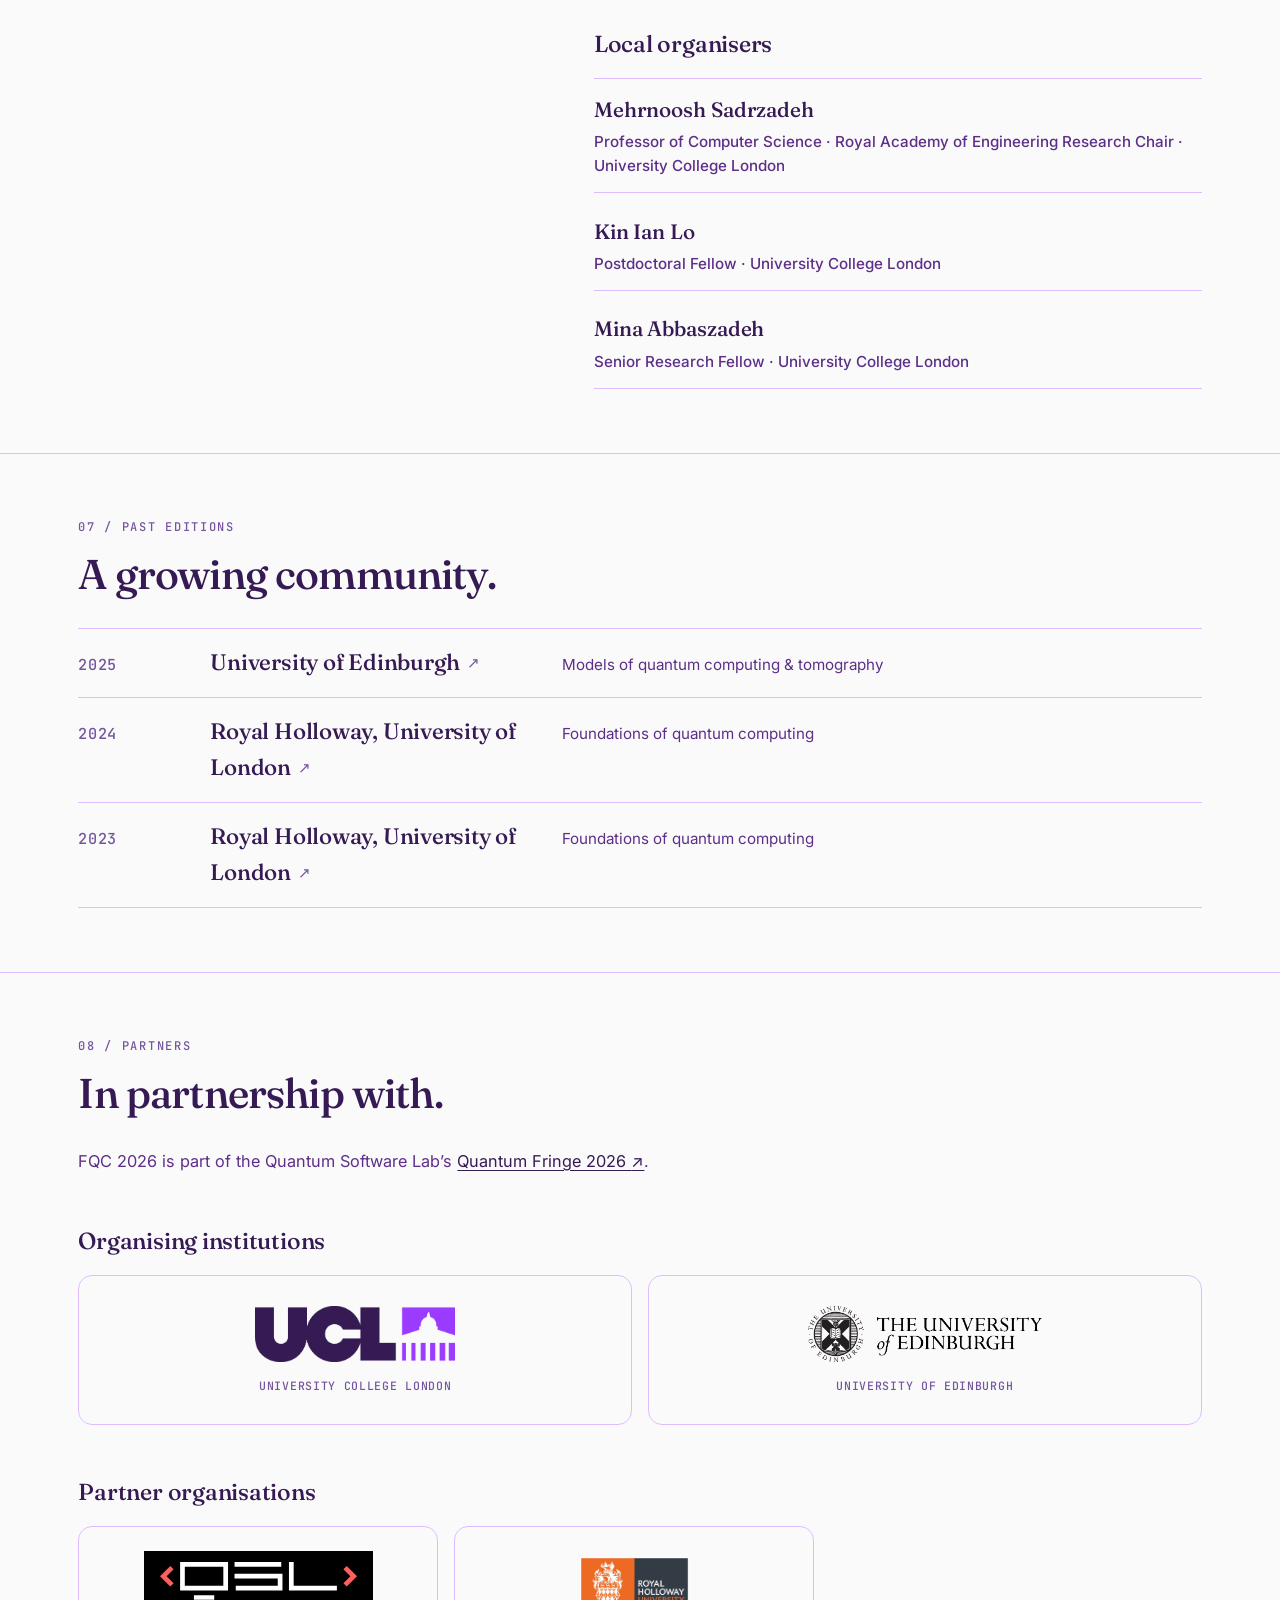
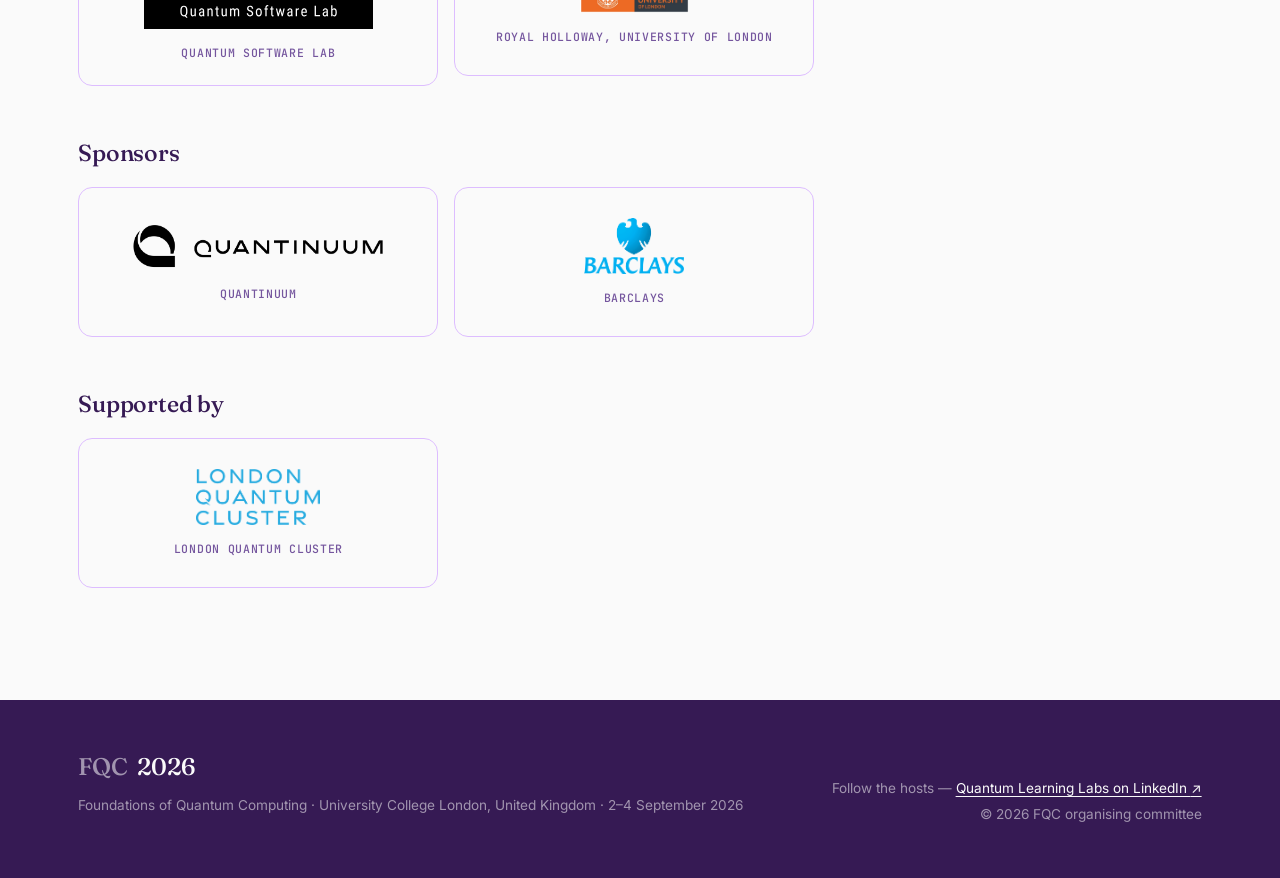
==== commit 0d8adc00: "Surface the write-up link in the hero The About note was easy to scroll past. The write-up is now th" ====
--- a/index.html
+++ b/index.html
@@ -147,7 +147,7 @@
     </dl>
 
     <div class="hero-cta">
-      <a class="btn btn-primary" href="#register">Register now</a>
+      <a class="btn btn-primary" href="https://www.ucl.ac.uk/engineering/news/2026/sep/ucl-brings-quantum-researchers-and-industry-together-international-conference" target="_blank" rel="noopener">Photos &amp; write-up <span aria-hidden="true">&#8599;</span></a>
       <a class="btn btn-ghost" href="#about">About the conference <span aria-hidden="true">→</span></a>
     </div>
   </div>
--- a/style.css
+++ b/style.css
@@ -932,6 +932,8 @@
 
 /* muted text needs to invert on the dark sections to stay legible */
 .section-register,
+.site-footer { --text-mute: #9f87be; }
+
 .footer-link {
   color: var(--paper);
   text-decoration: underline;
@@ -940,8 +942,6 @@
   transition: color .2s var(--ease);
 }
 .footer-link:hover { color: var(--accent); }
-
-.site-footer { --text-mute: #9f87be; }
 .section-register .section-title { color: var(--paper); }
 .section-register .section-label { color: var(--accent); }
 
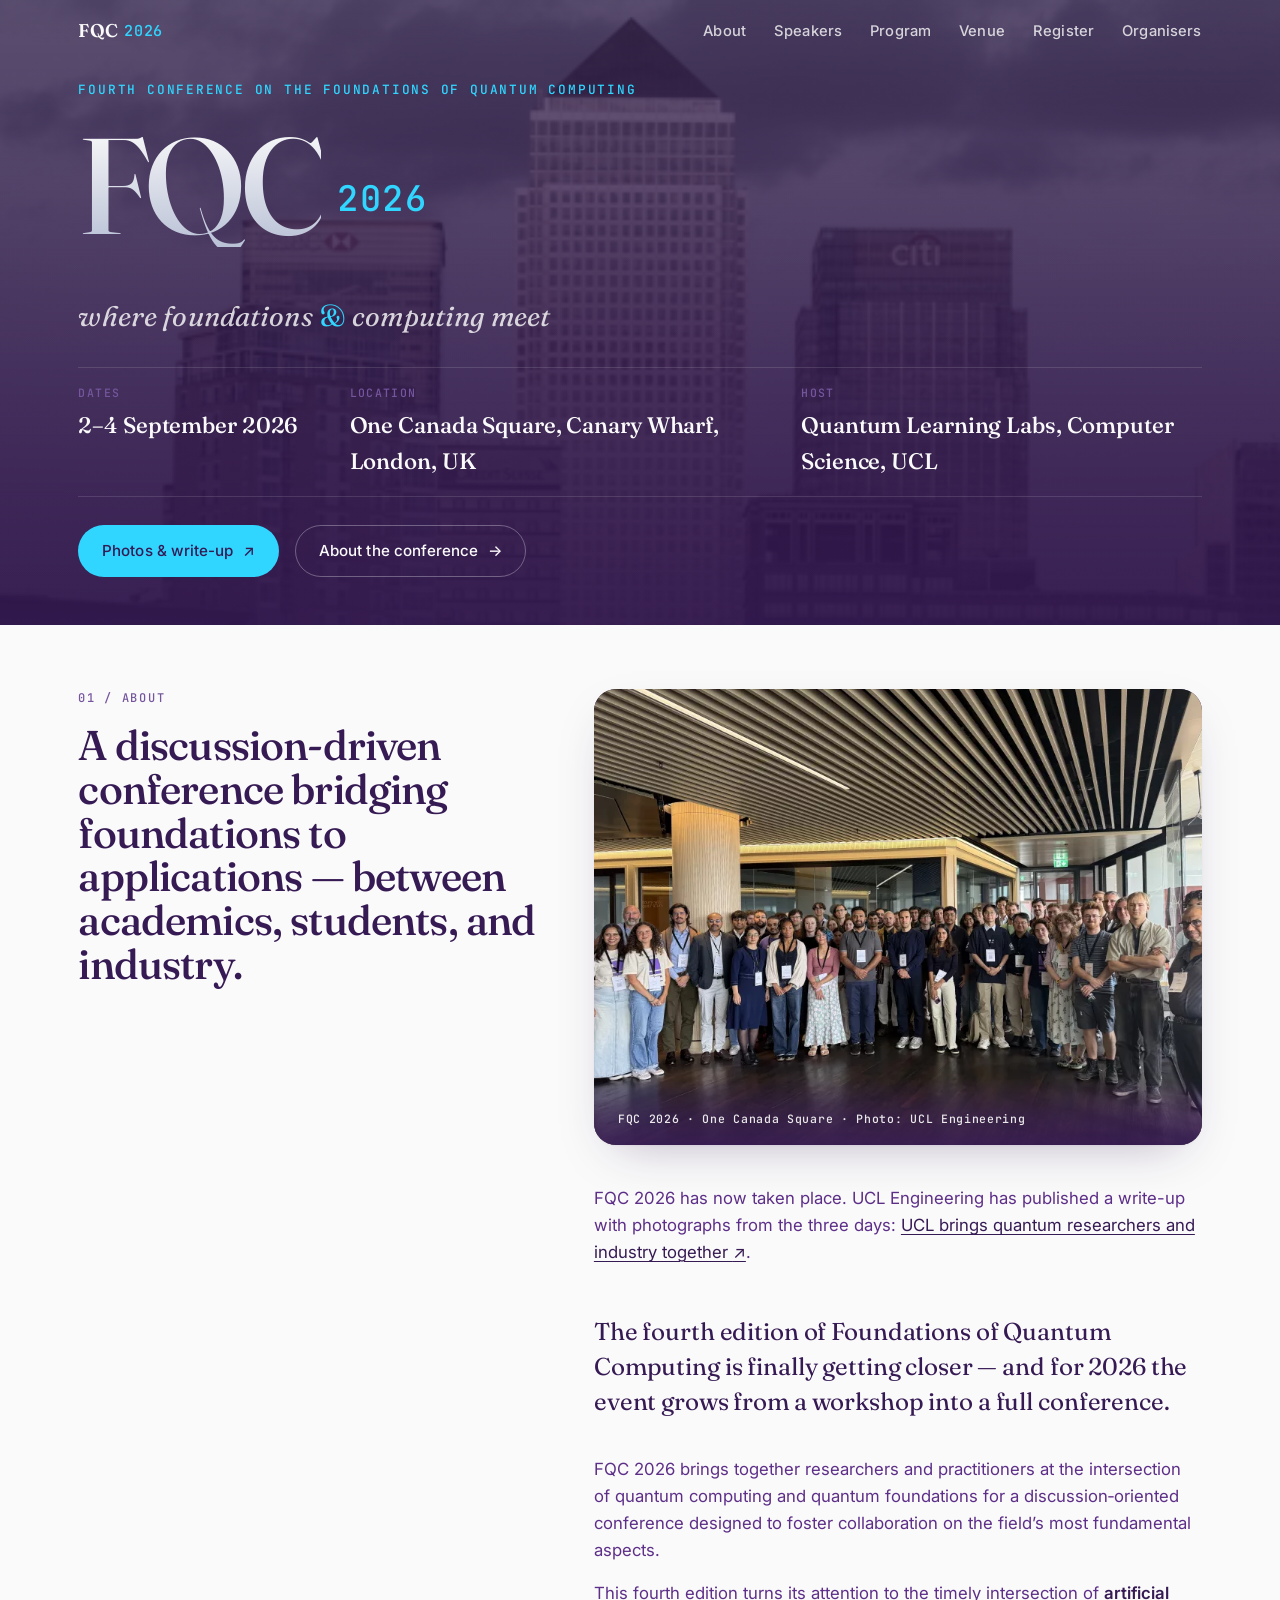
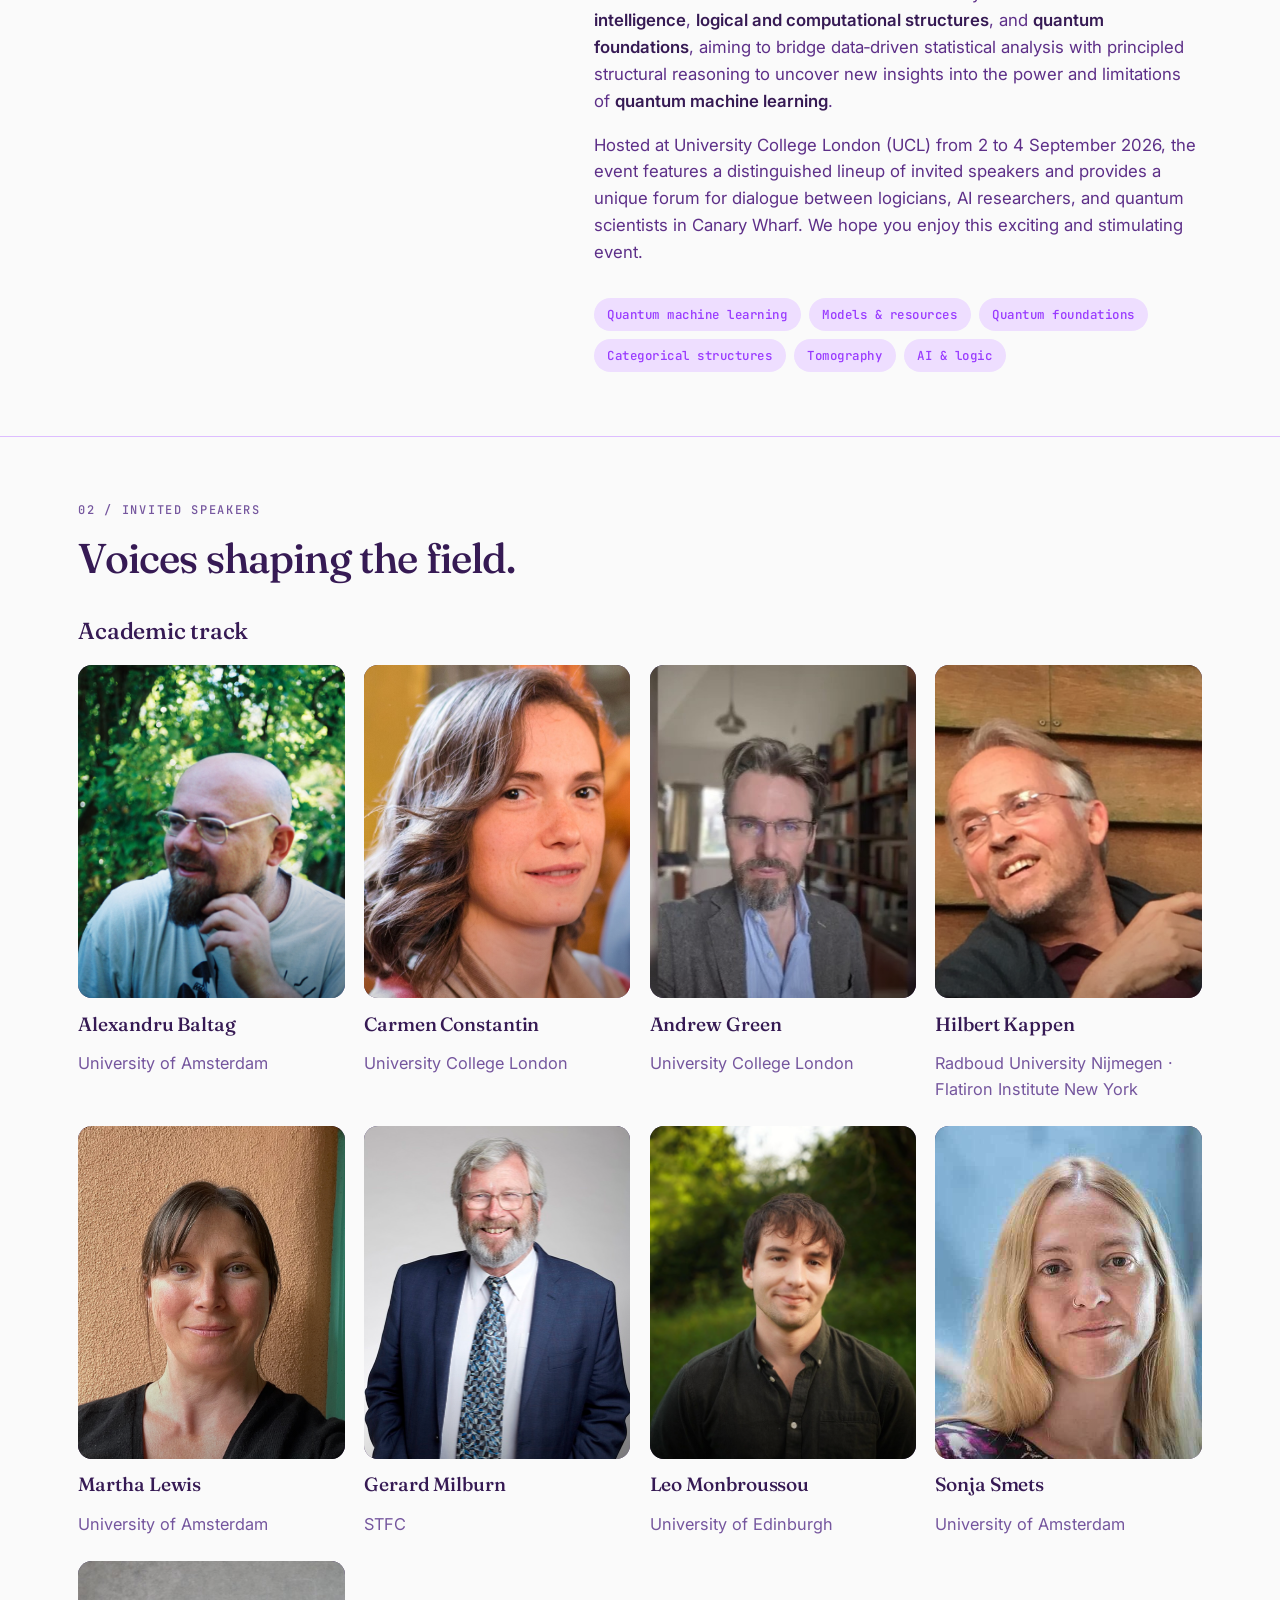
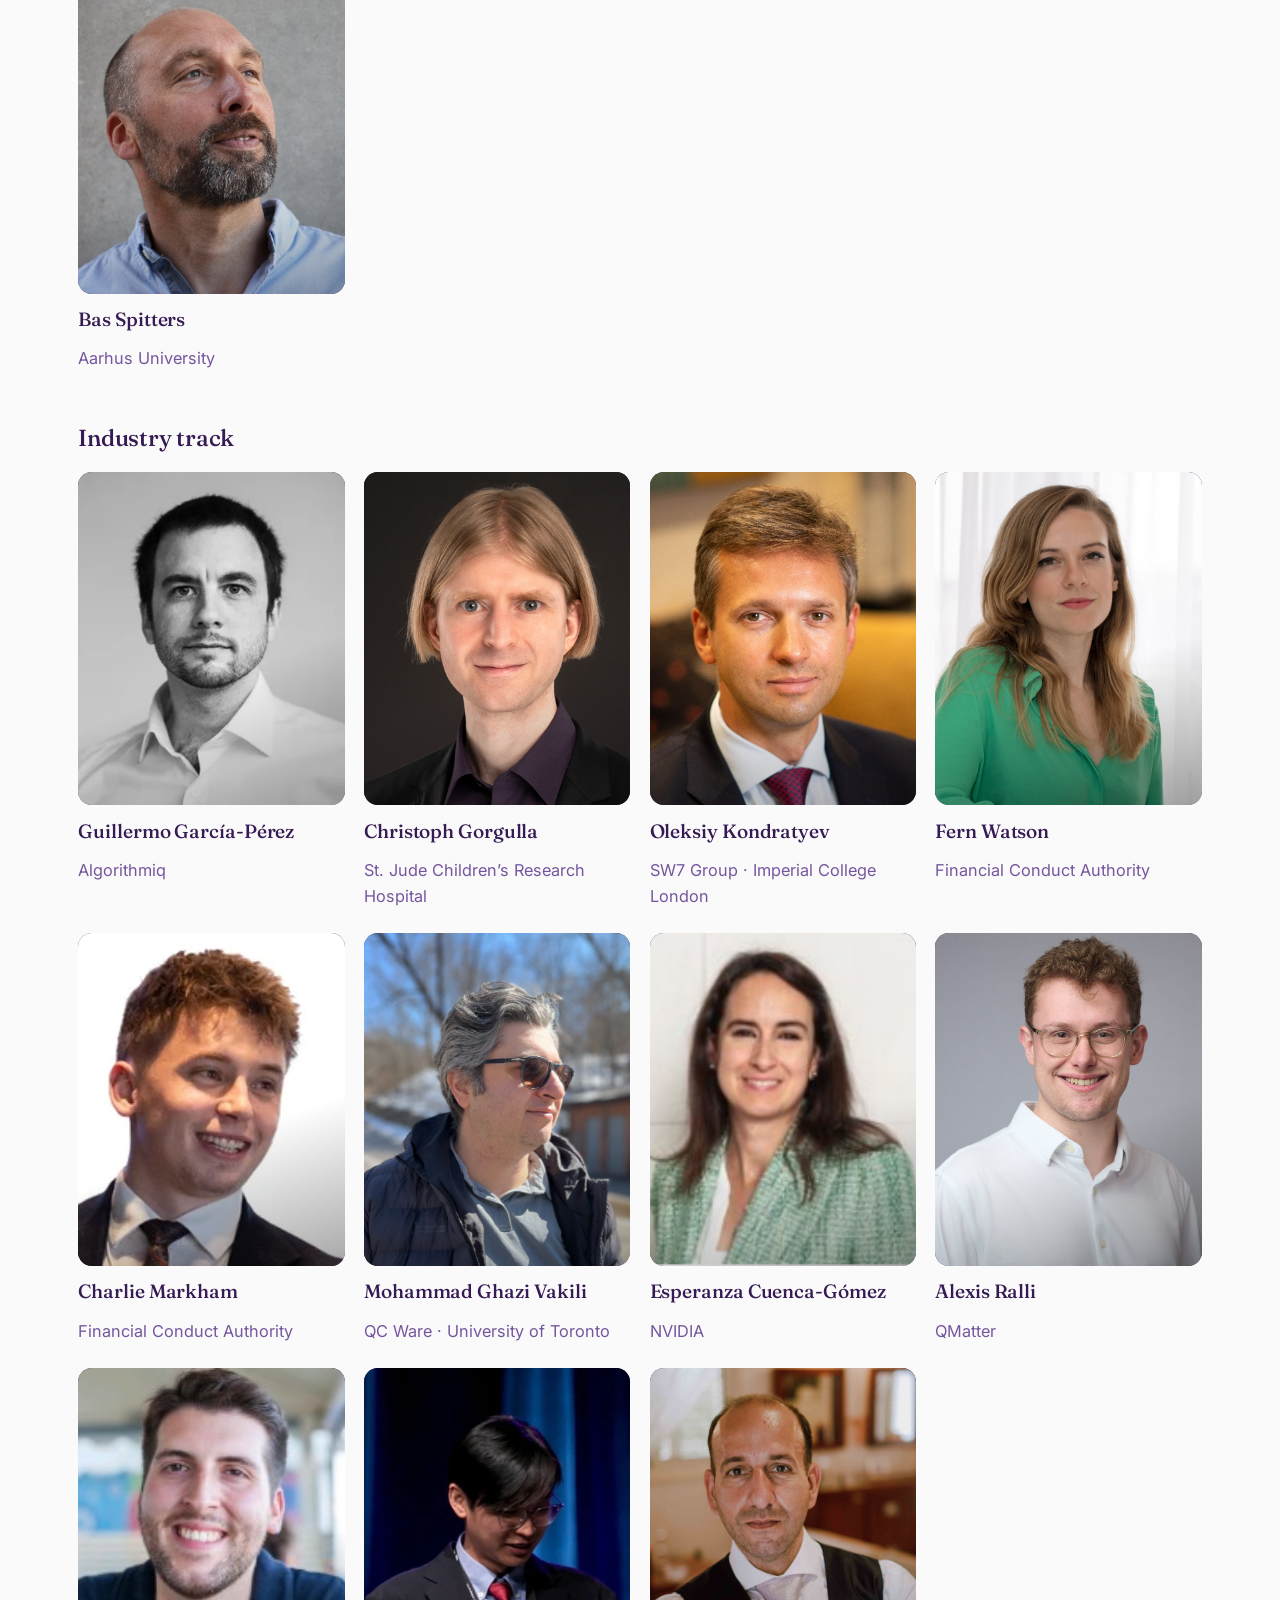
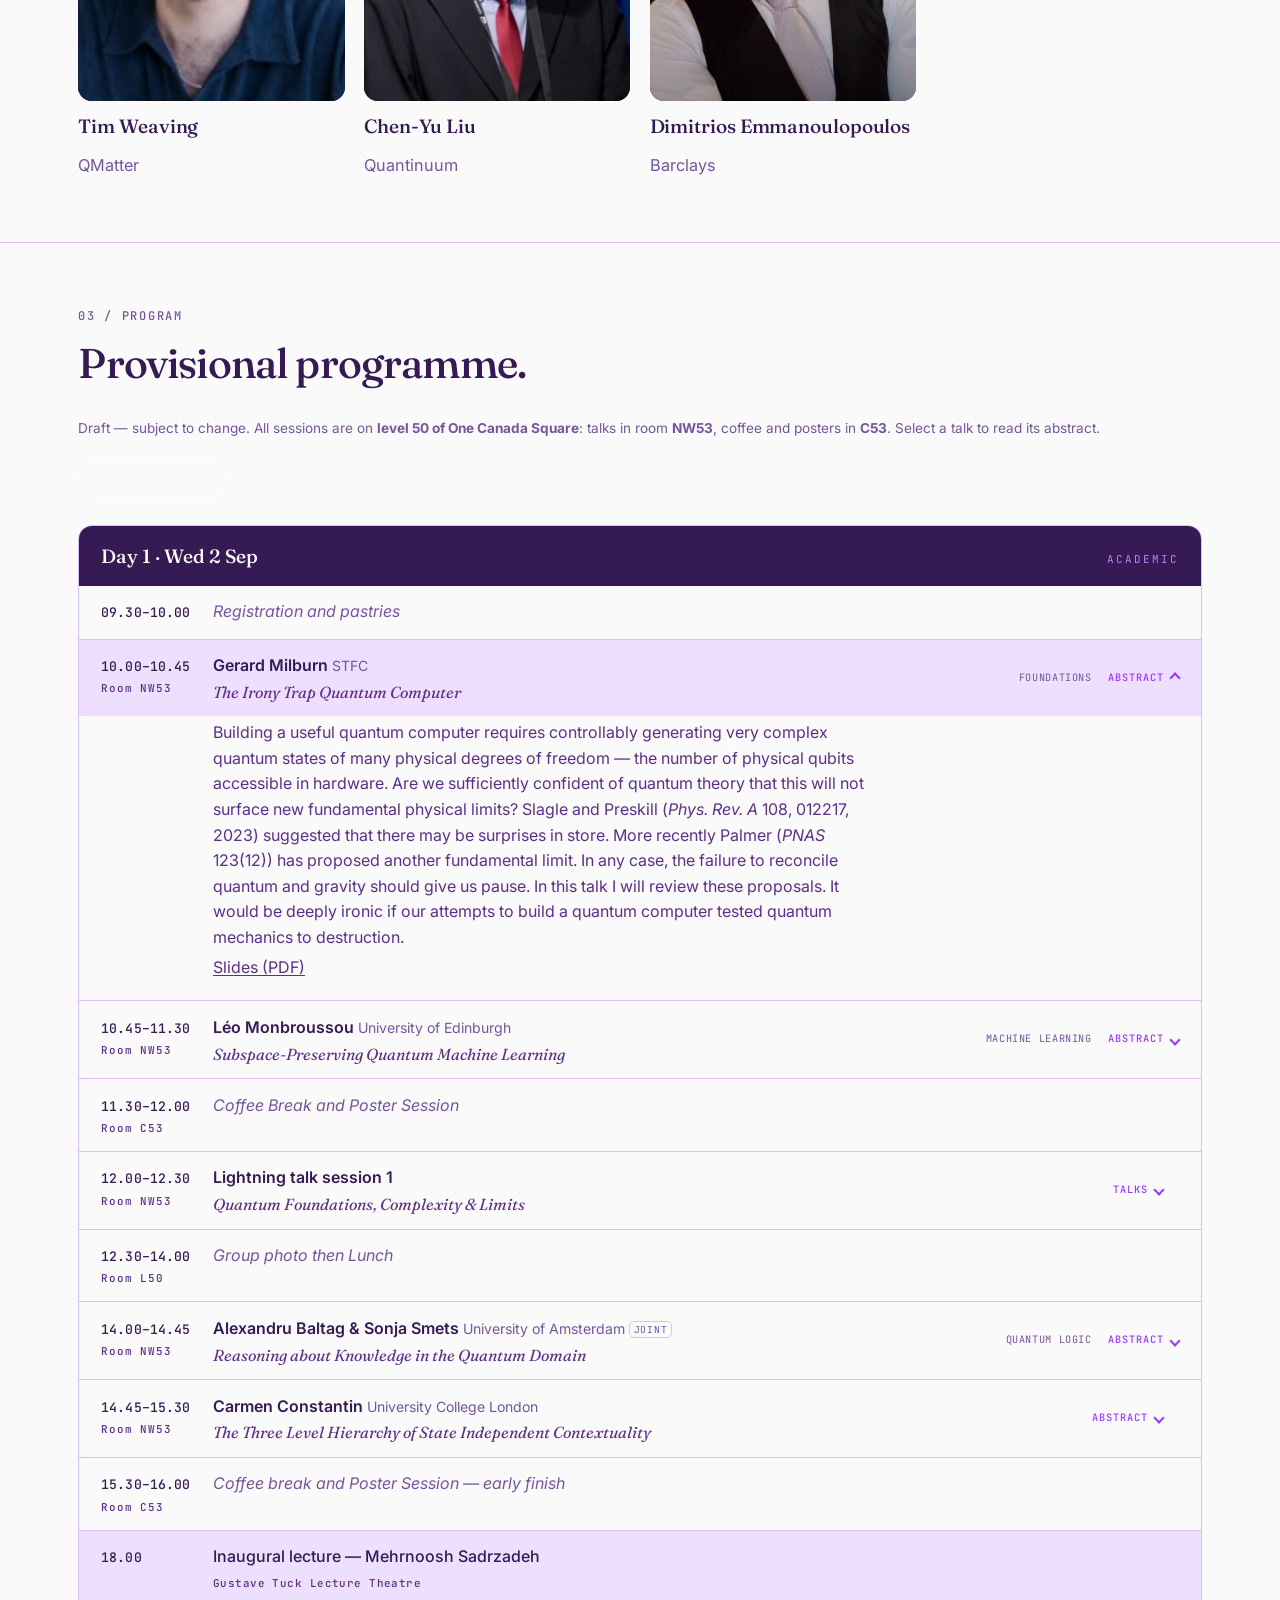
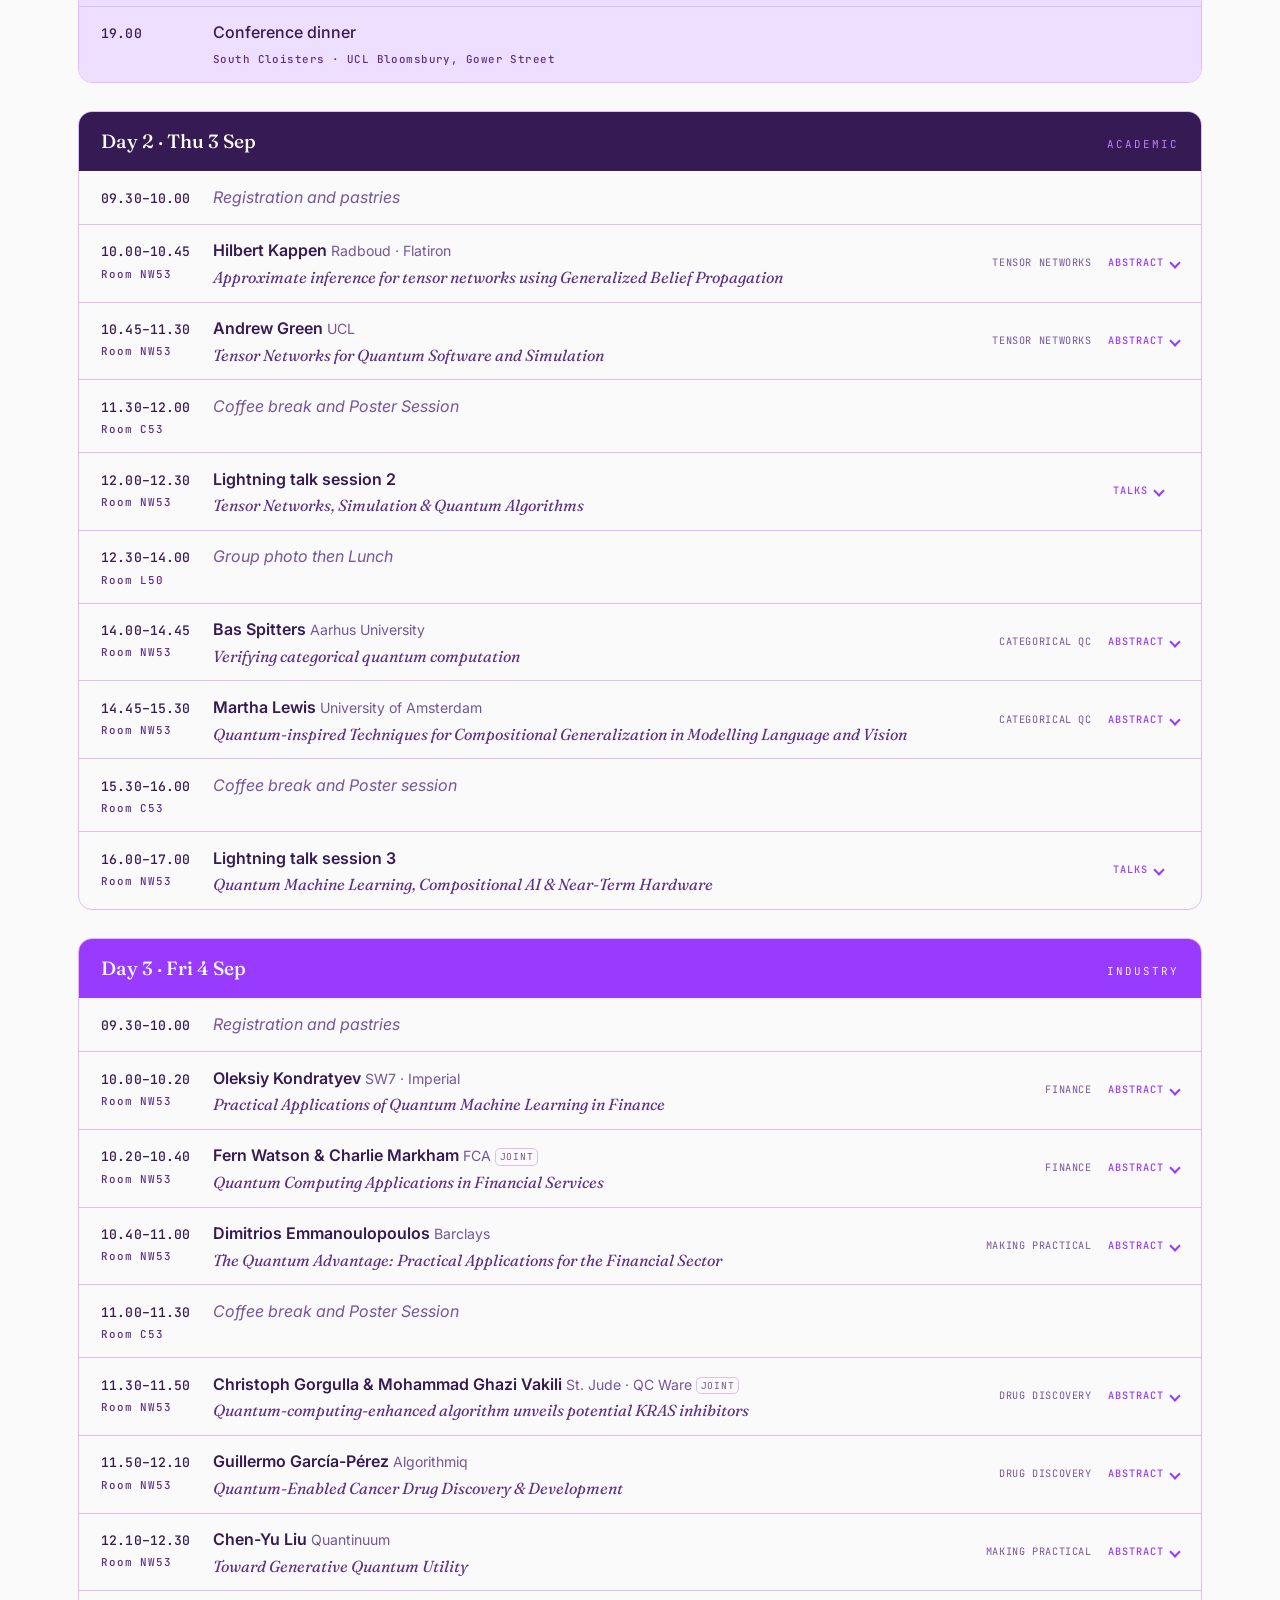
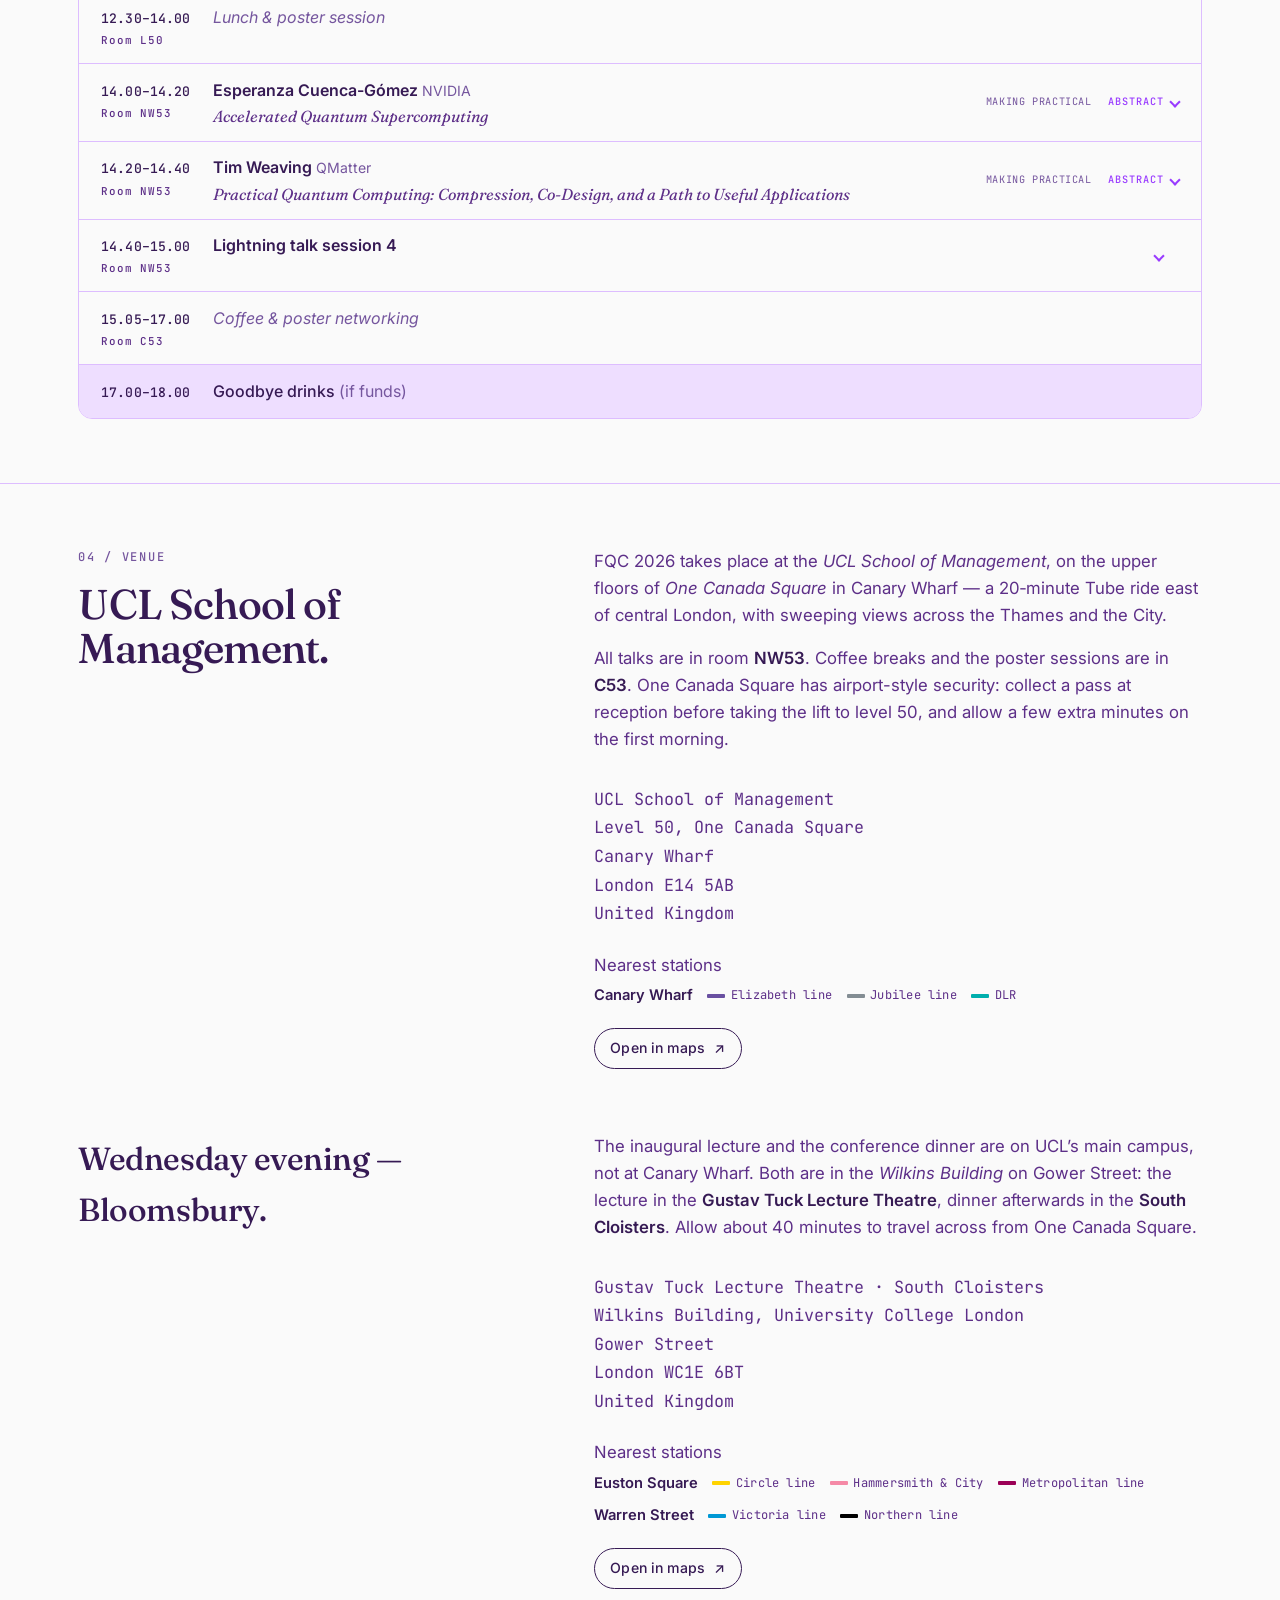
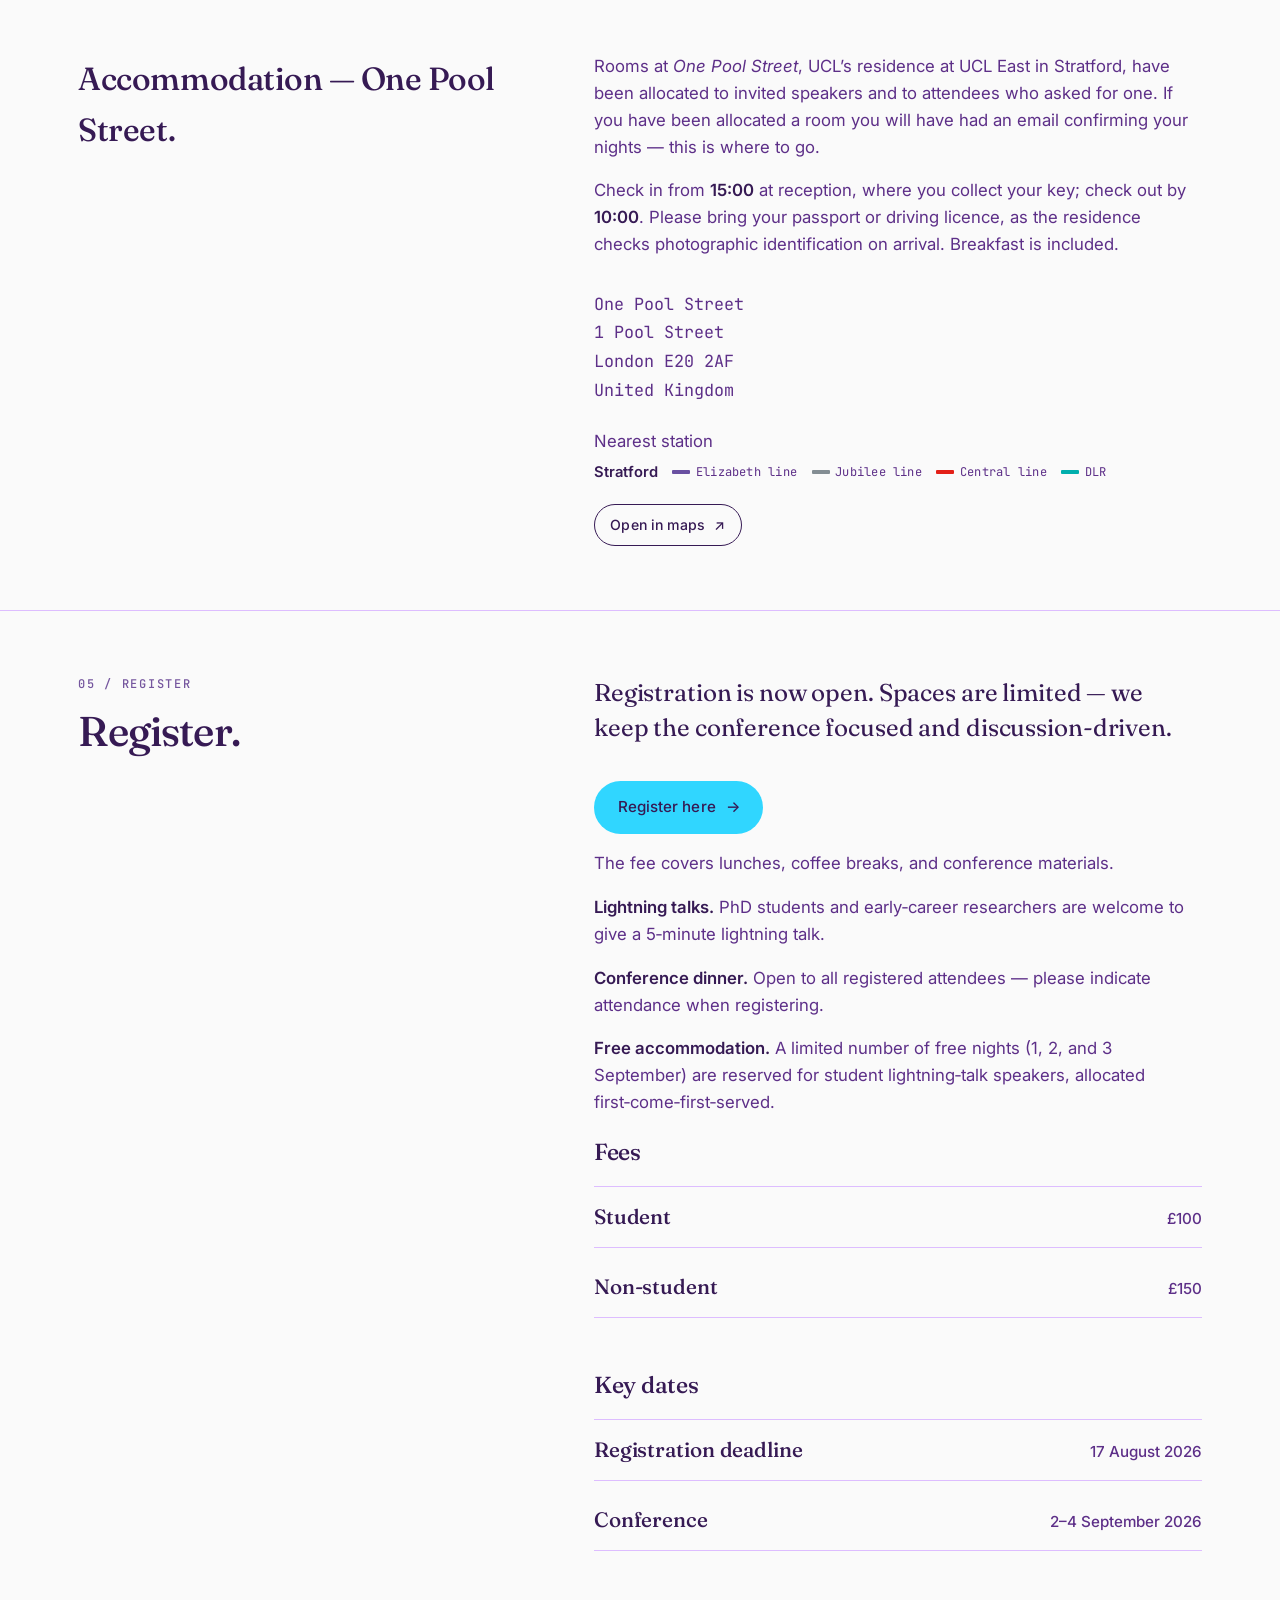
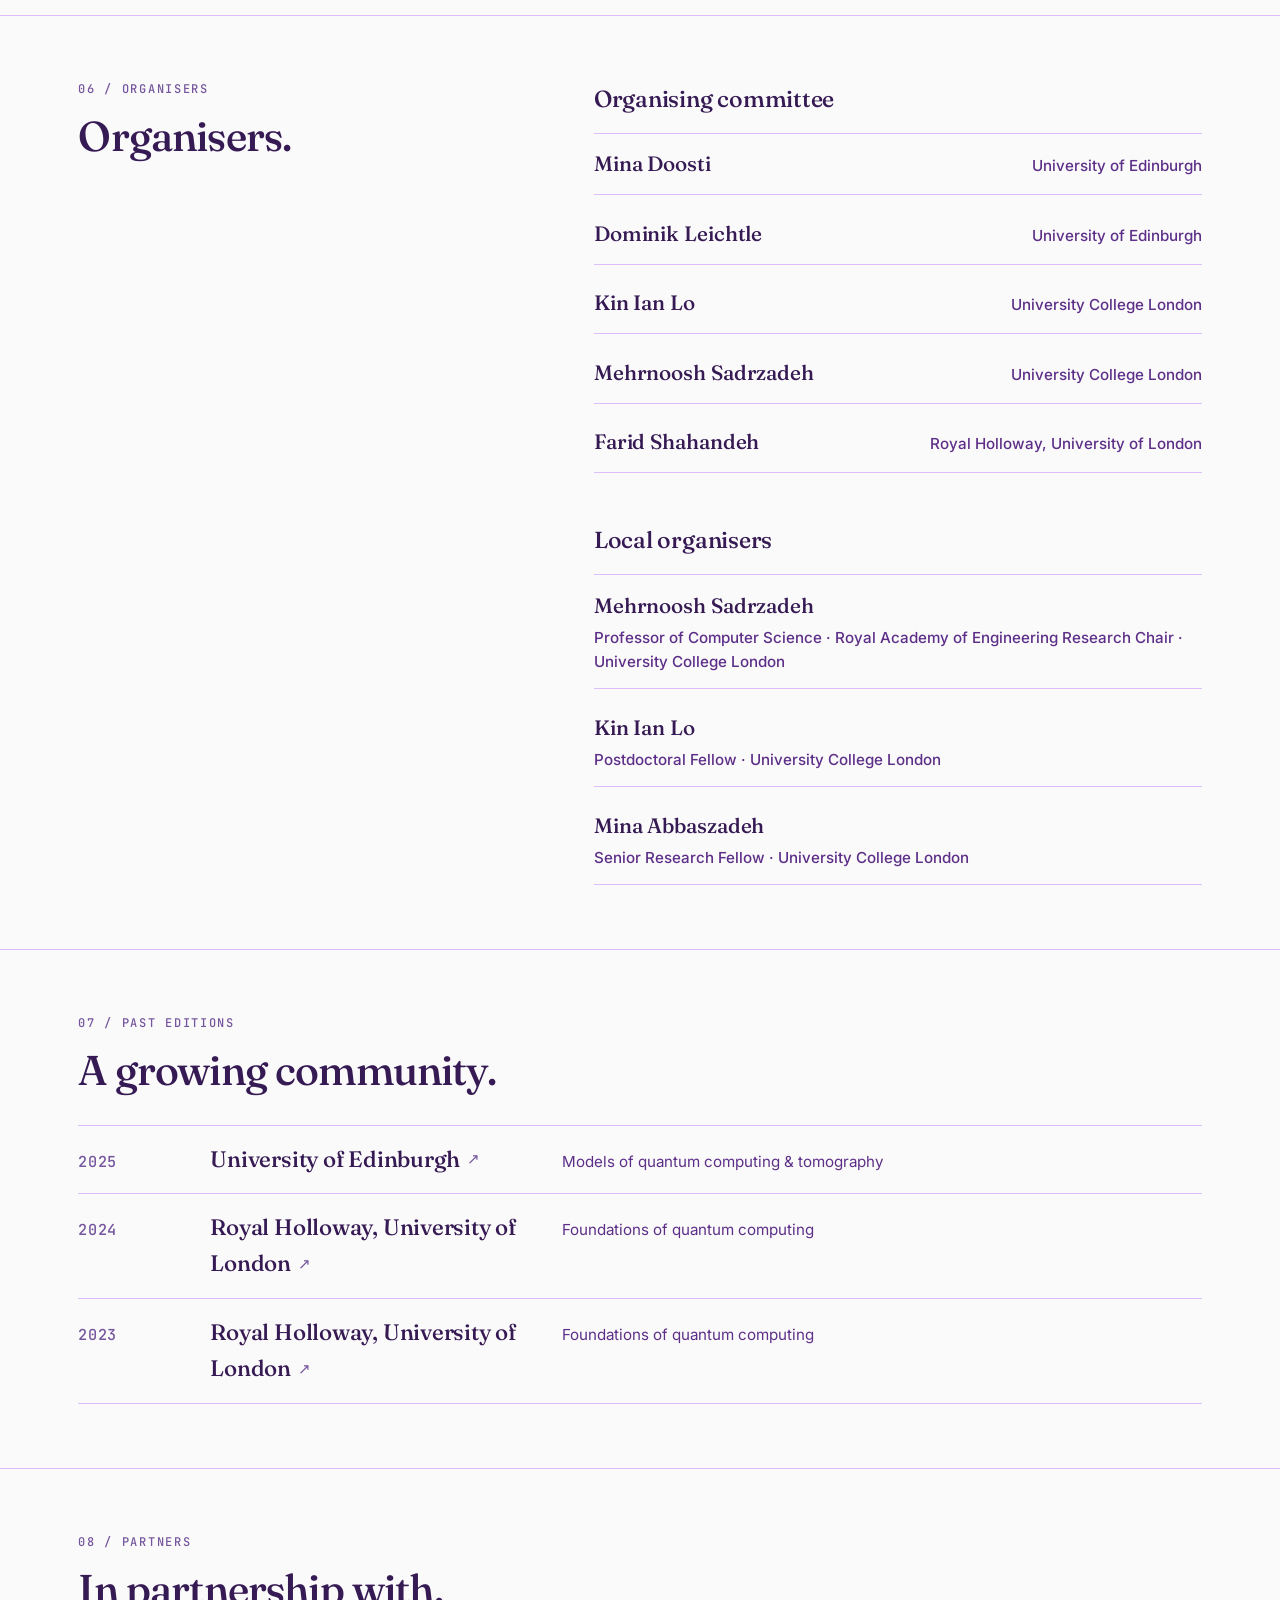
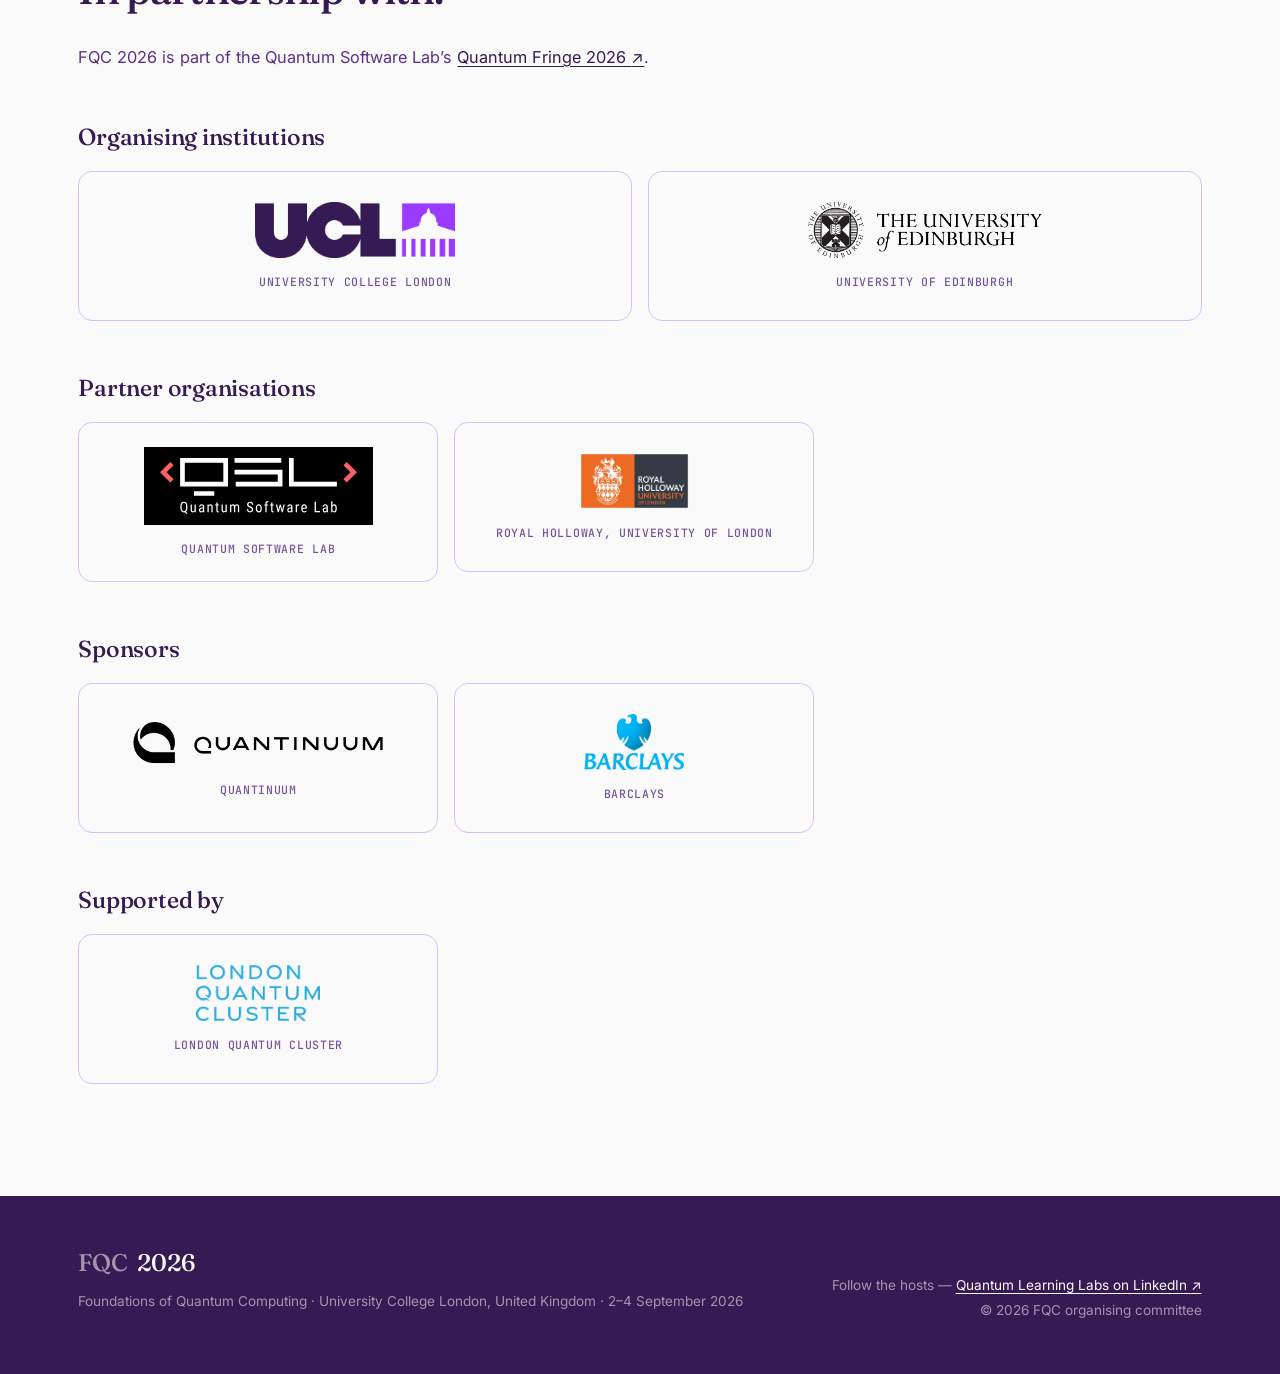
==== commit a43e3283: "Add the group photograph to About The group shot from UCL Engineering's write-up, at the top of the " ====
--- a/index.html
+++ b/index.html
@@ -164,6 +164,11 @@
       <h2 id="about-title" class="section-title">A discussion-driven conference bridging foundations to applications &mdash; between academics, students, and industry.</h2>
     </header>
     <div class="col-body prose">
+      <figure class="group-photo">
+        <img src="assets/fqc-2026-group-photo.webp" width="810" height="608"
+             alt="FQC 2026 participants gathered in the foyer of UCL School of Management, One Canada Square" loading="lazy" />
+        <figcaption>FQC 2026 &middot; One Canada Square &middot; Photo: UCL Engineering</figcaption>
+      </figure>
       <p class="partners-note">
         FQC 2026 has now taken place. UCL Engineering has published a write-up with
         photographs from the three days:
--- a/style.css
+++ b/style.css
@@ -1209,6 +1209,44 @@
 }
 
 /* ============================================================
+   Group photo
+   ============================================================ */
+
+.group-photo {
+  margin: 0 0 clamp(1.75rem, 3.5vw, 2.5rem);
+  position: relative;
+  border-radius: var(--radius-lg);
+  overflow: hidden;
+  background: var(--ink);
+  box-shadow:
+    0 1px 2px rgba(54, 26, 84, .04),
+    0 18px 48px -22px rgba(54, 26, 84, .35);
+}
+.group-photo img {
+  width: 100%;
+  height: auto;
+  display: block;
+}
+.group-photo figcaption {
+  position: absolute;
+  inset: auto 0 0 0;
+  padding: 2rem 1.5rem 1.05rem;
+  font-family: var(--mono);
+  font-size: .72rem;
+  font-weight: 500;
+  letter-spacing: .06em;
+  color: rgba(250, 250, 250, .92);
+  background: linear-gradient(to top,
+    rgba(54, 26, 84, .88) 0%,
+    rgba(54, 26, 84, .58) 45%,
+    transparent 100%);
+}
+
+@media (max-width: 600px) {
+  .group-photo figcaption { padding: 2rem 1rem .8rem; font-size: .66rem; }
+}
+
+/* ============================================================
    Venue photo
    ============================================================ */
 
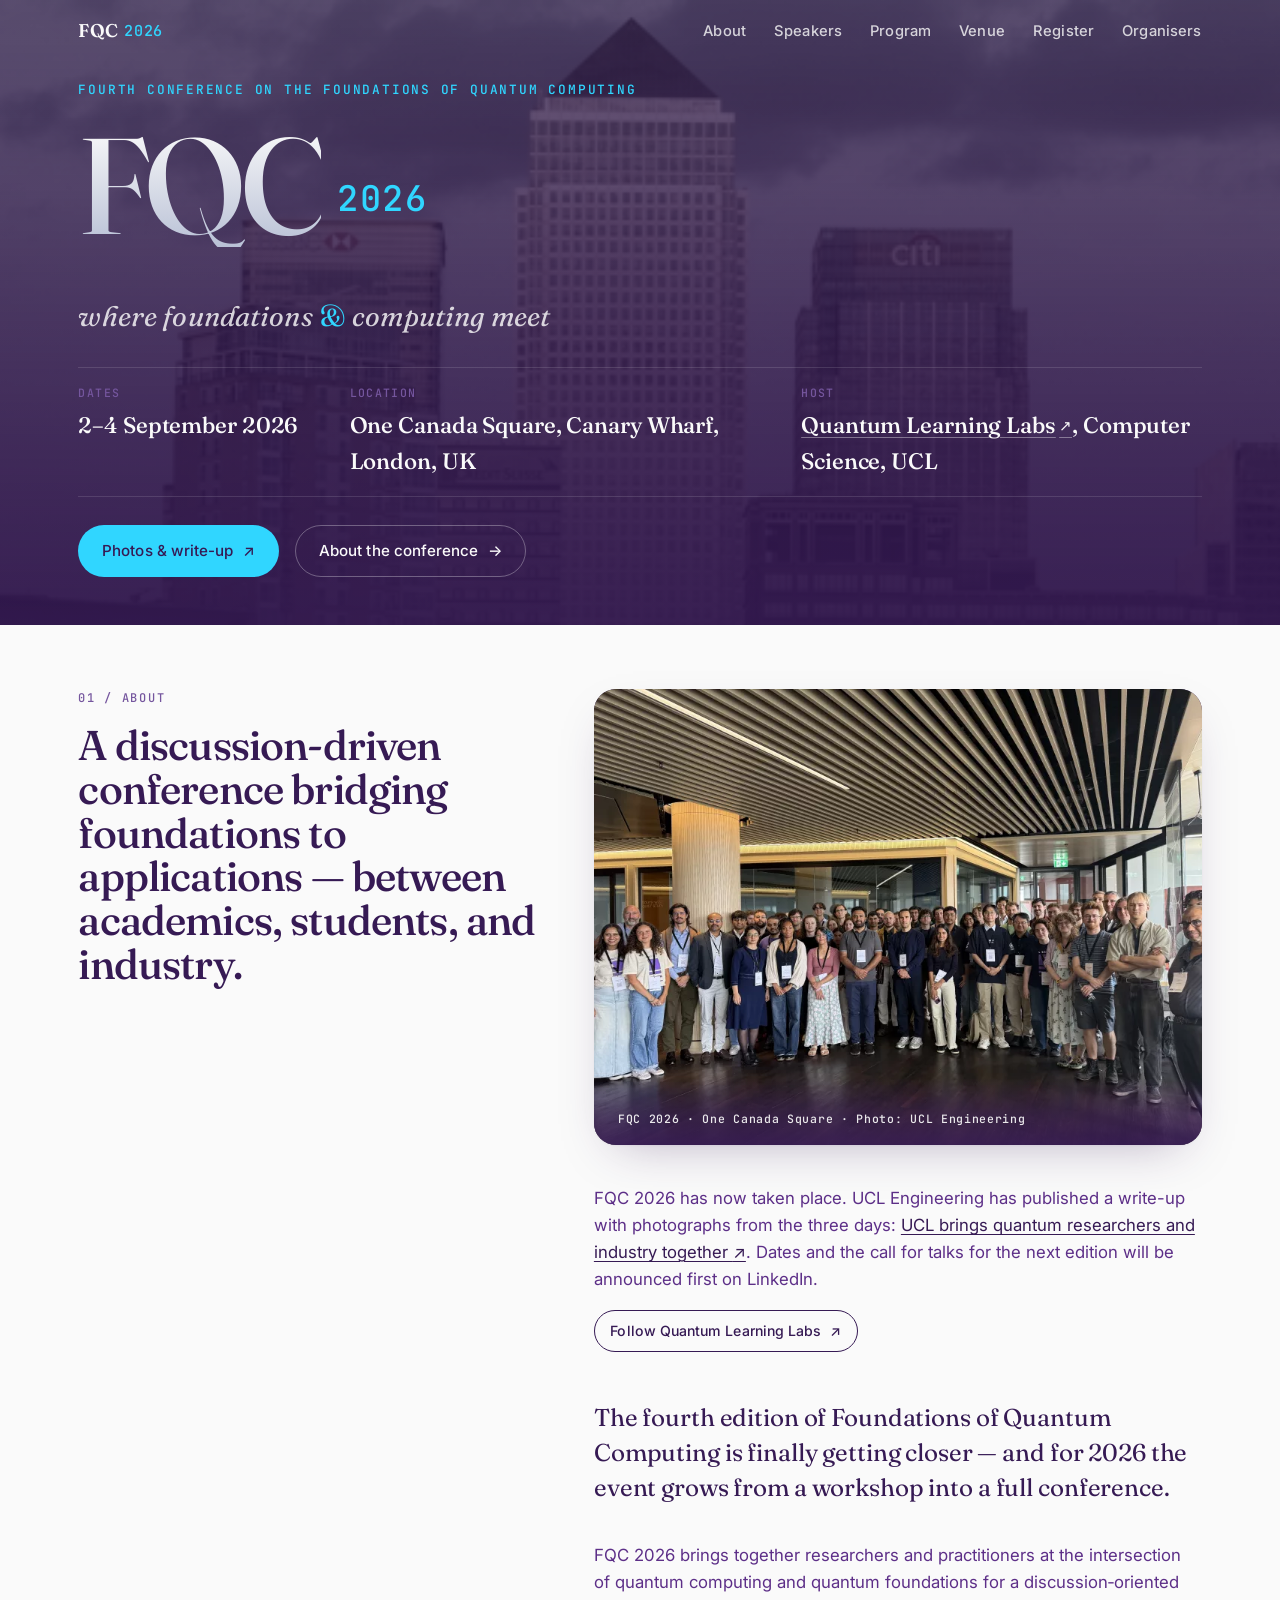
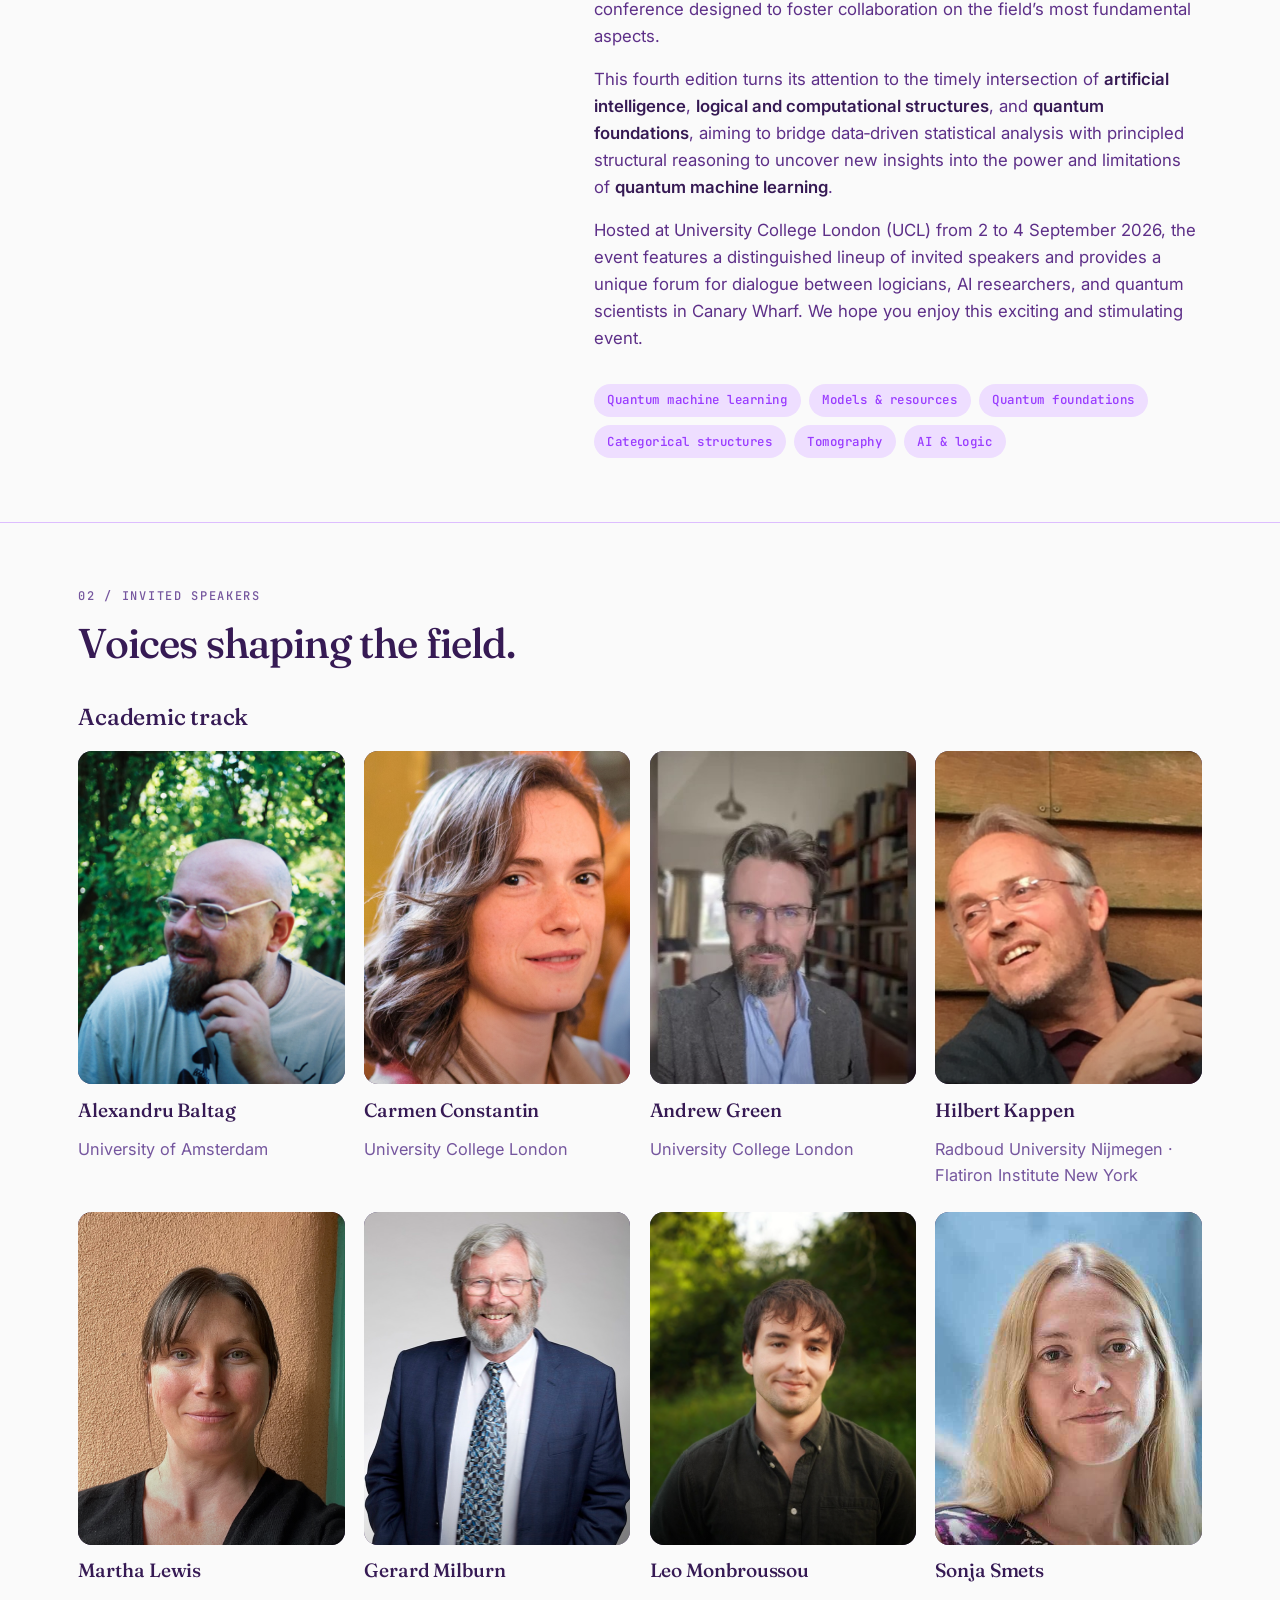
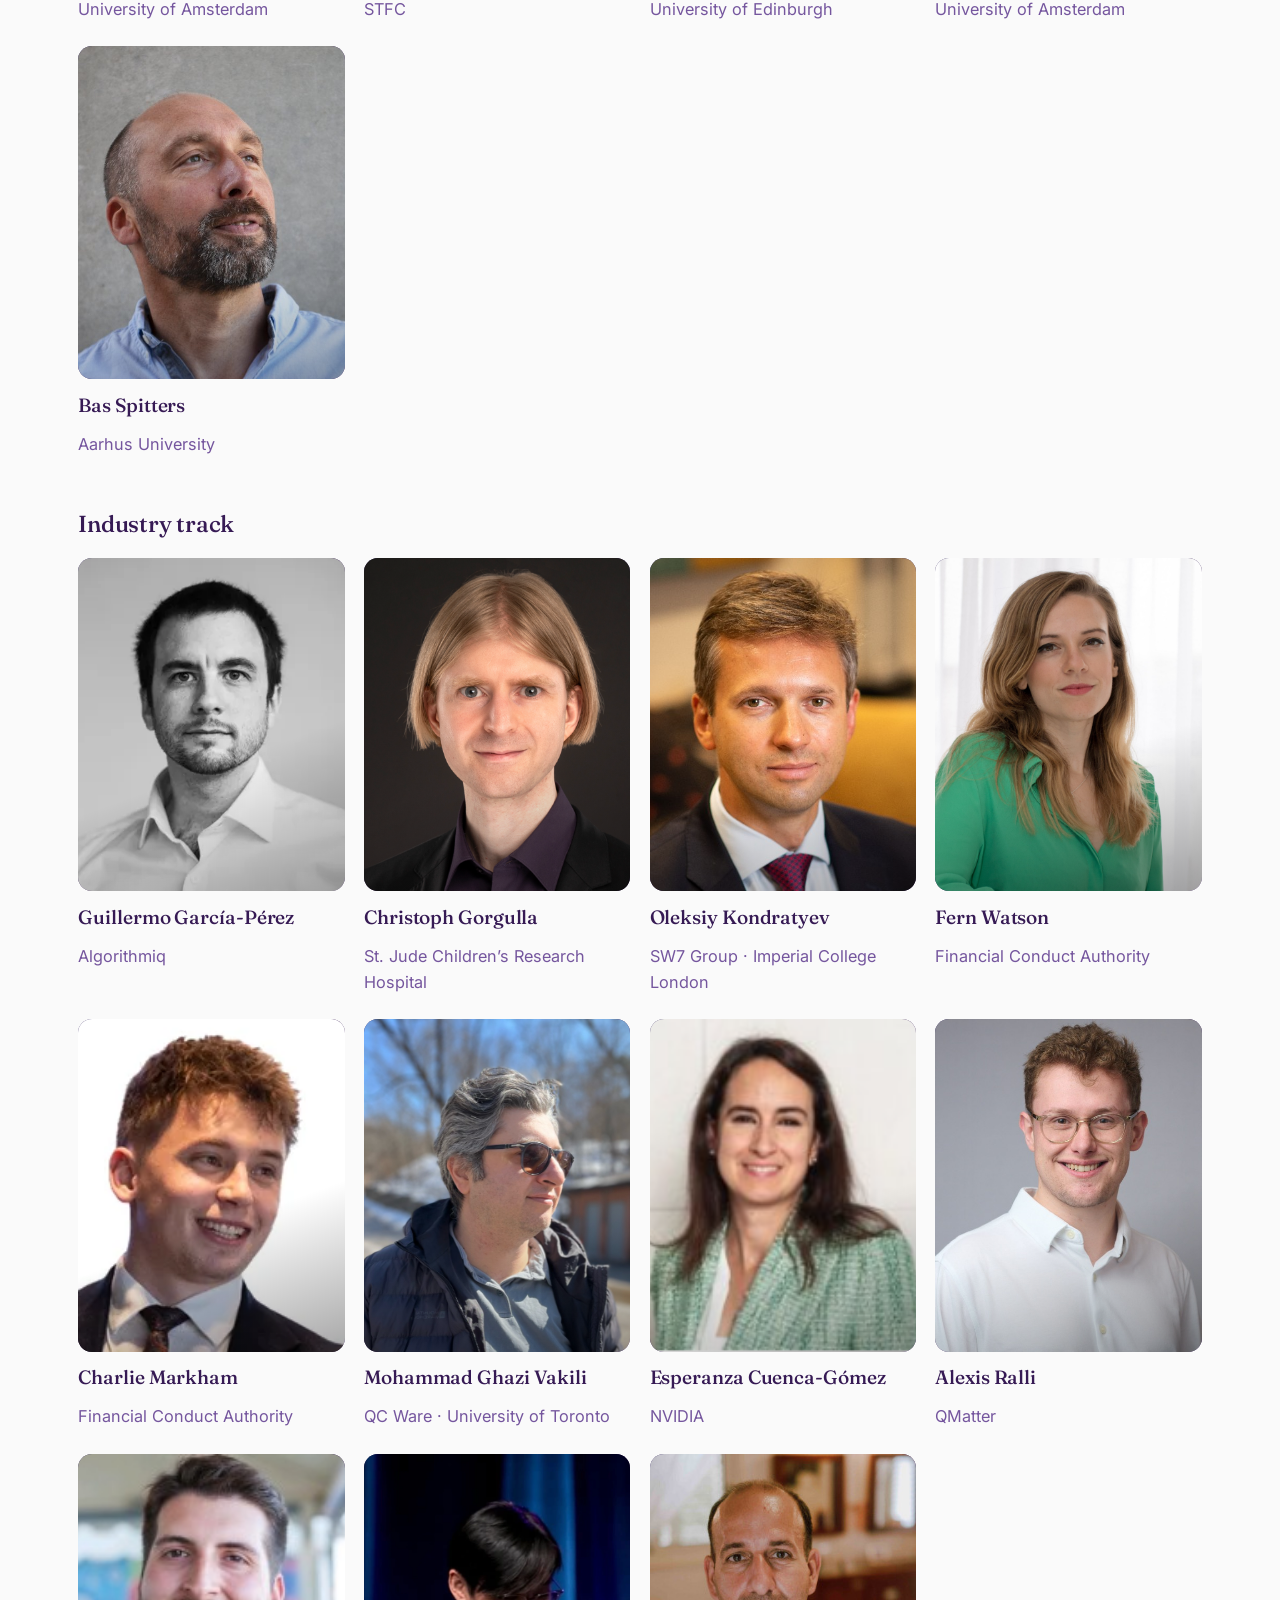
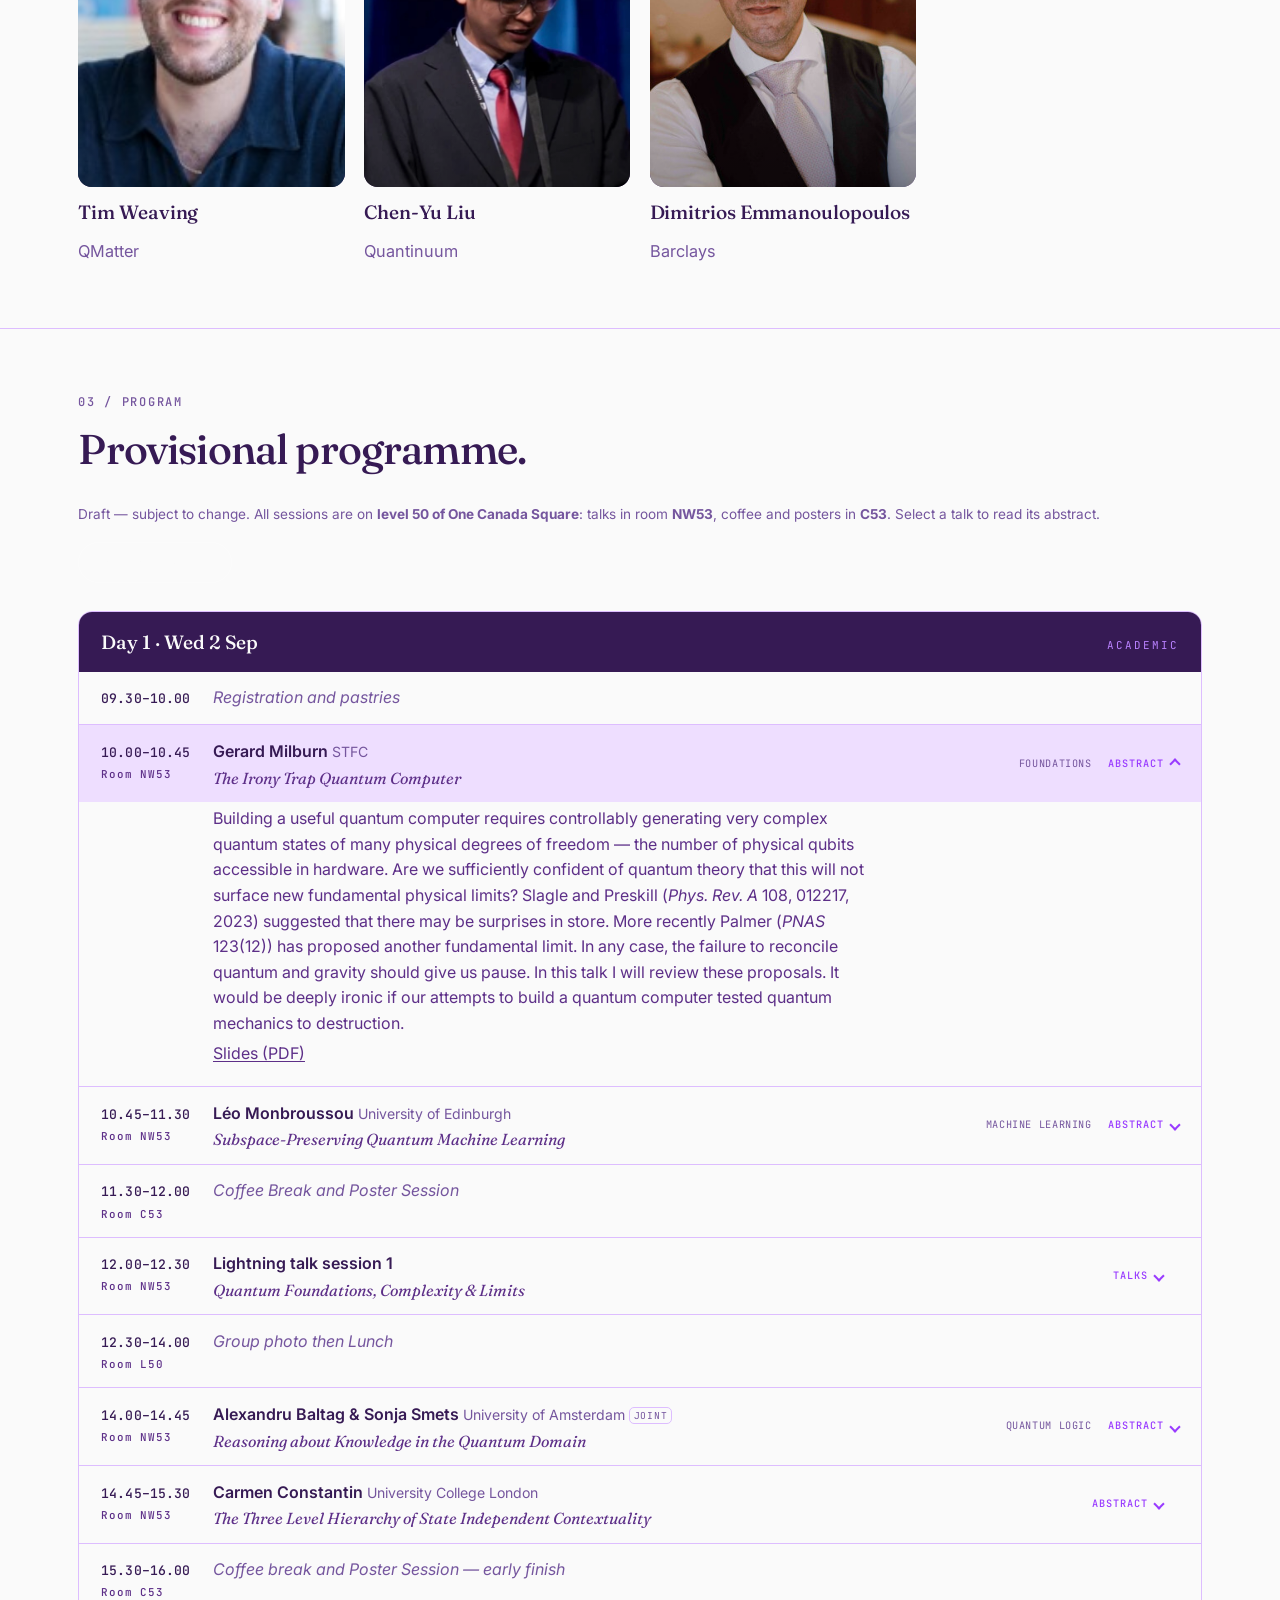
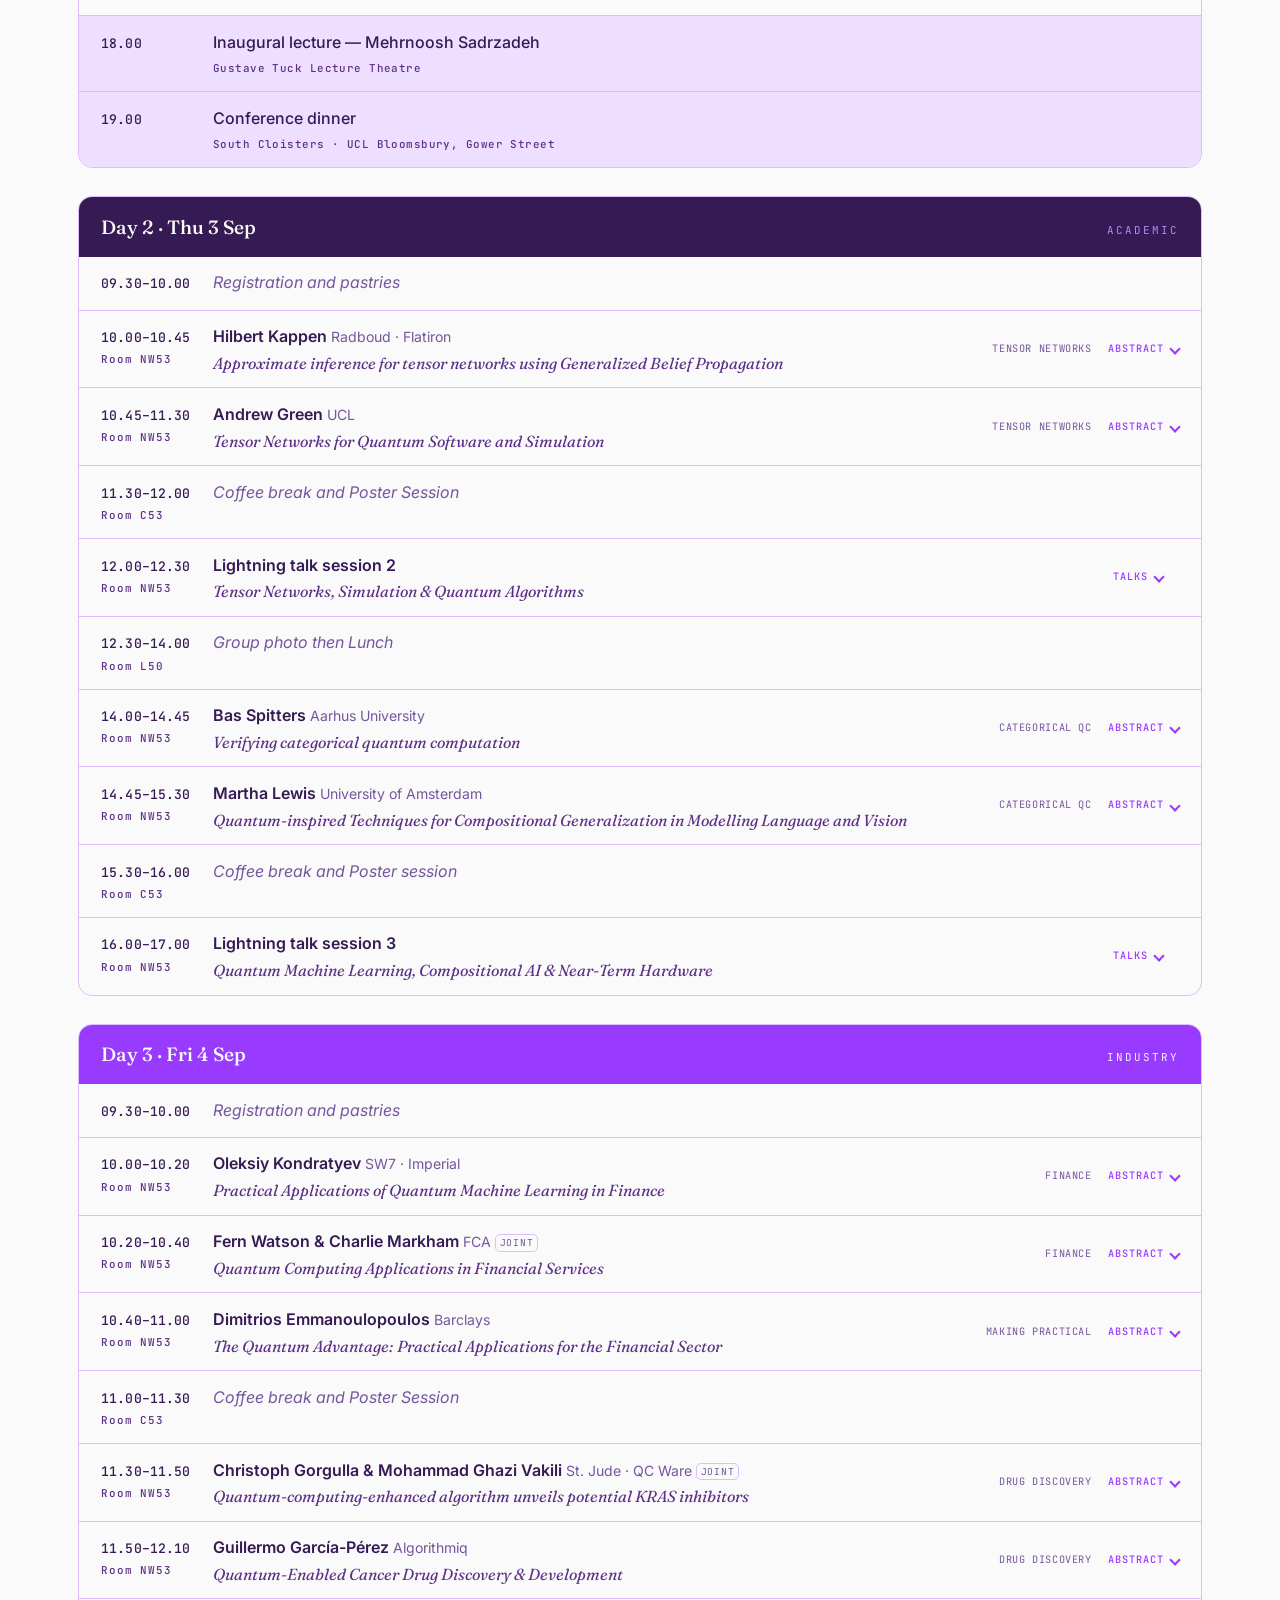
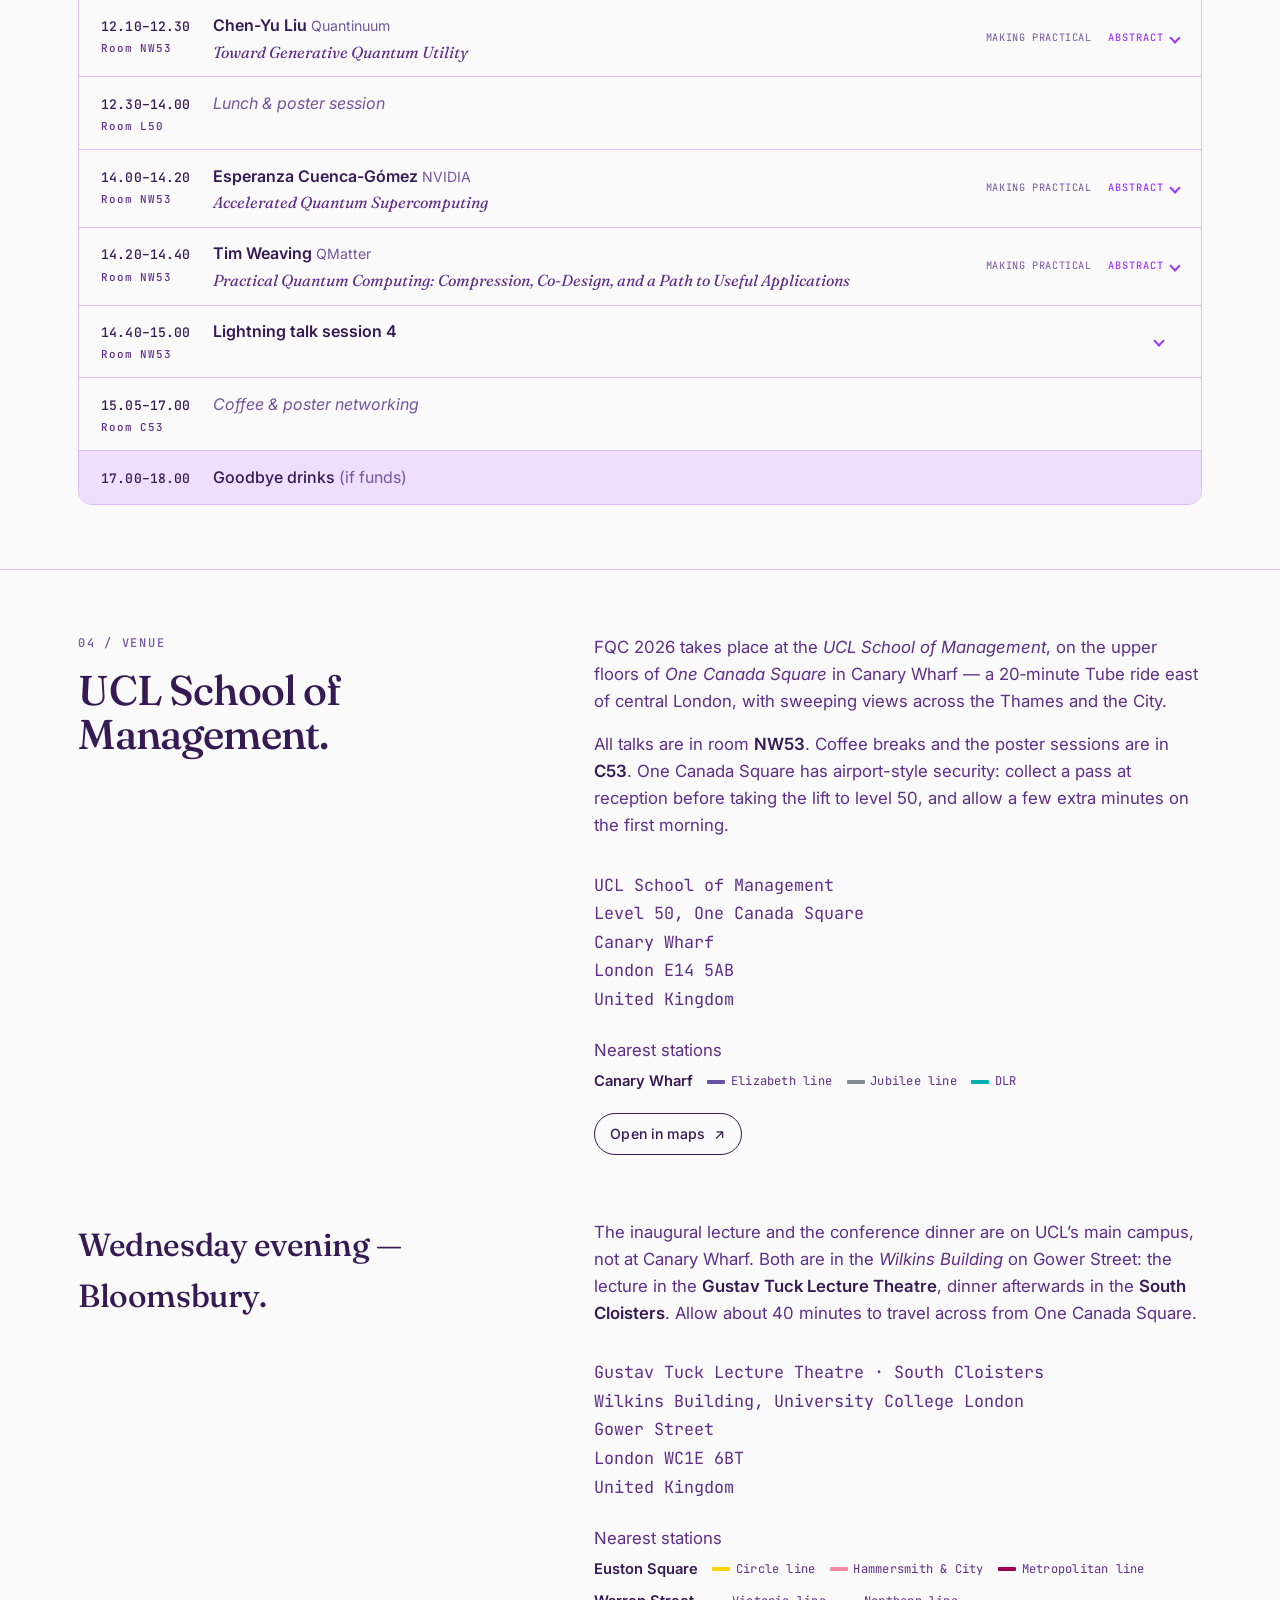
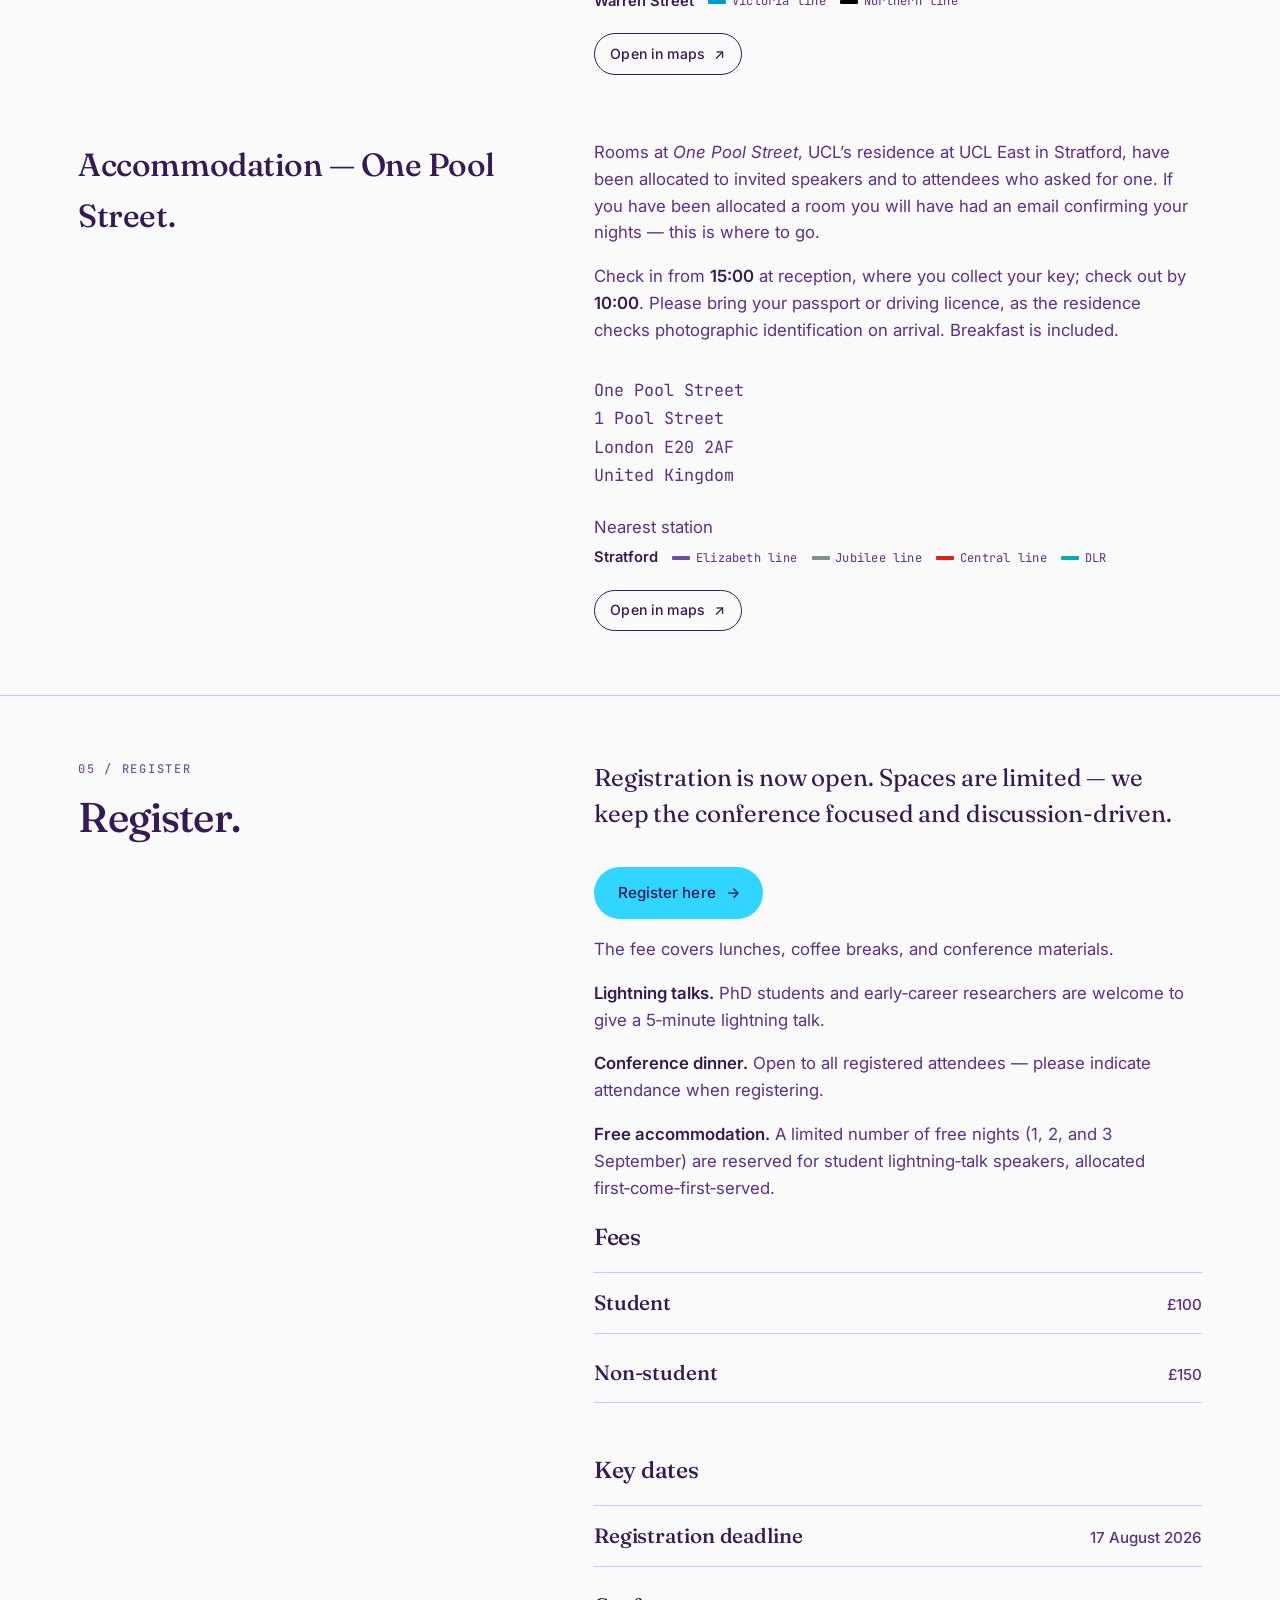
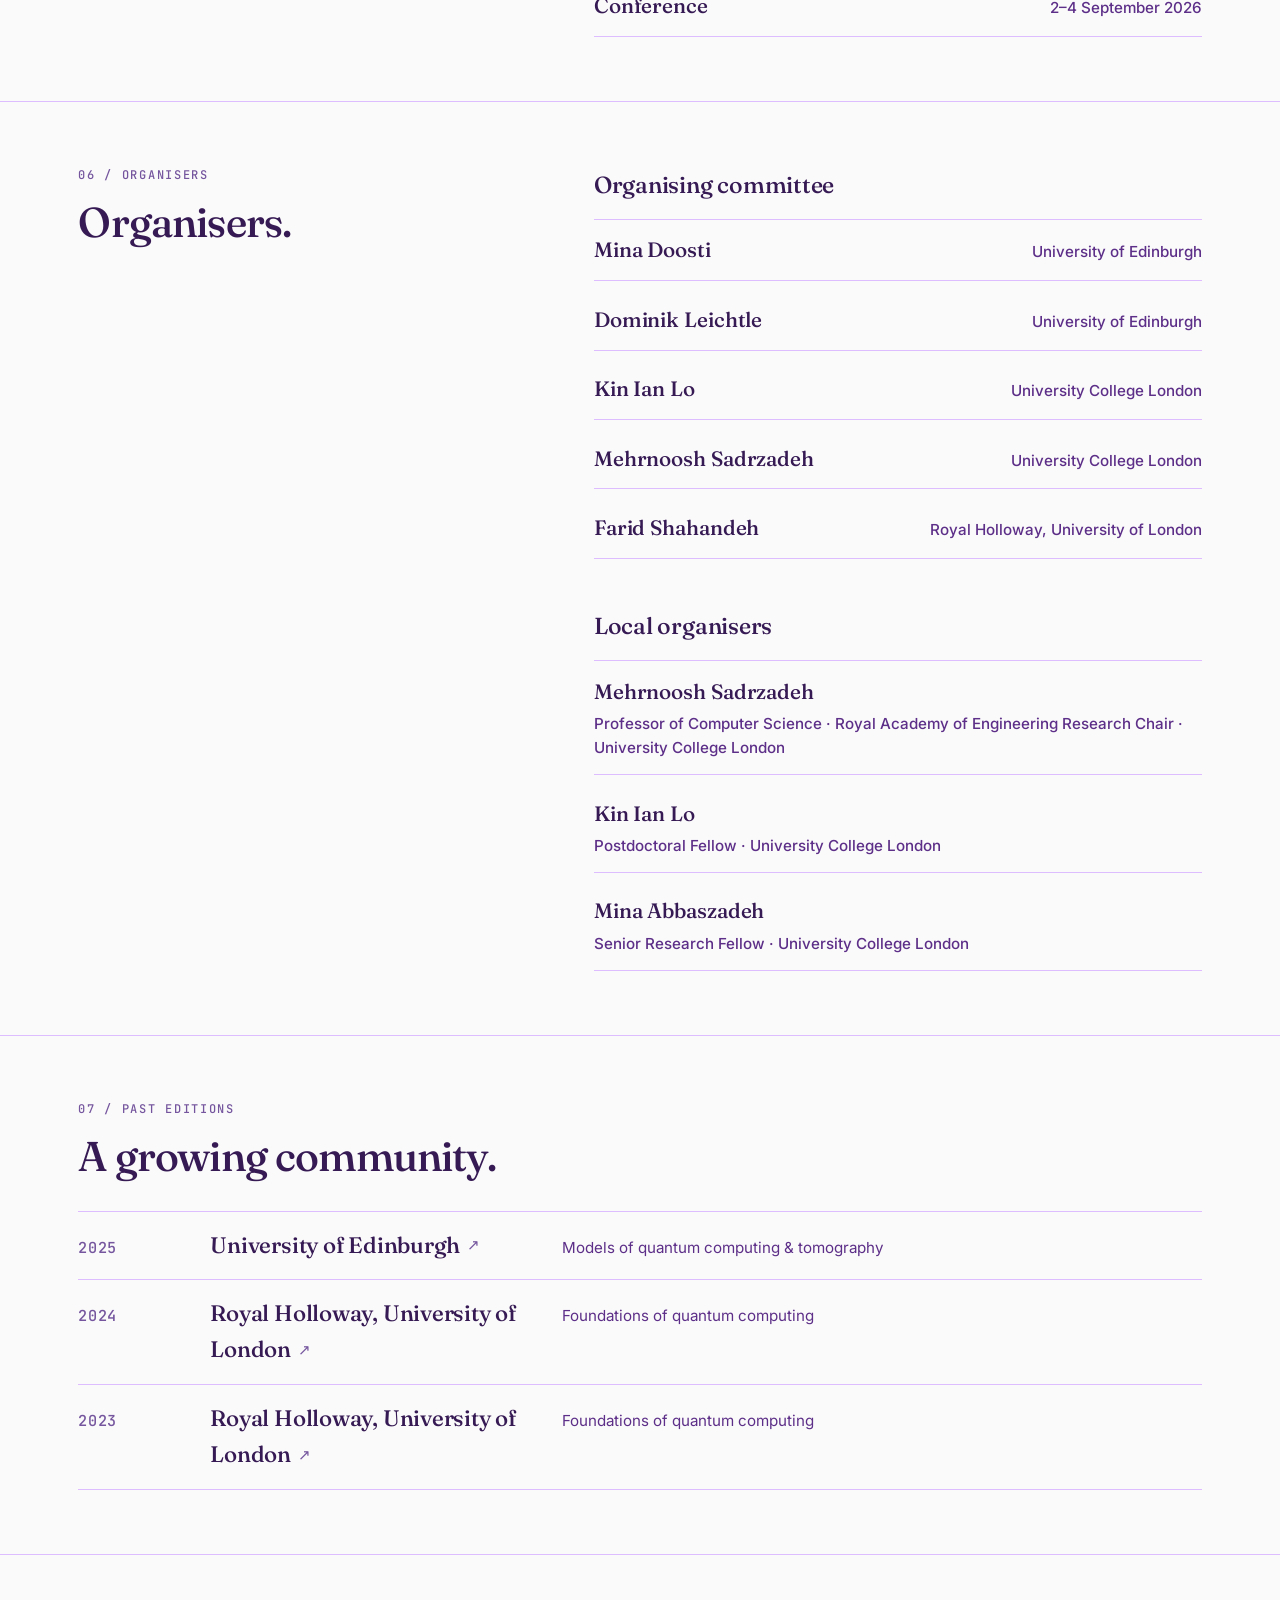
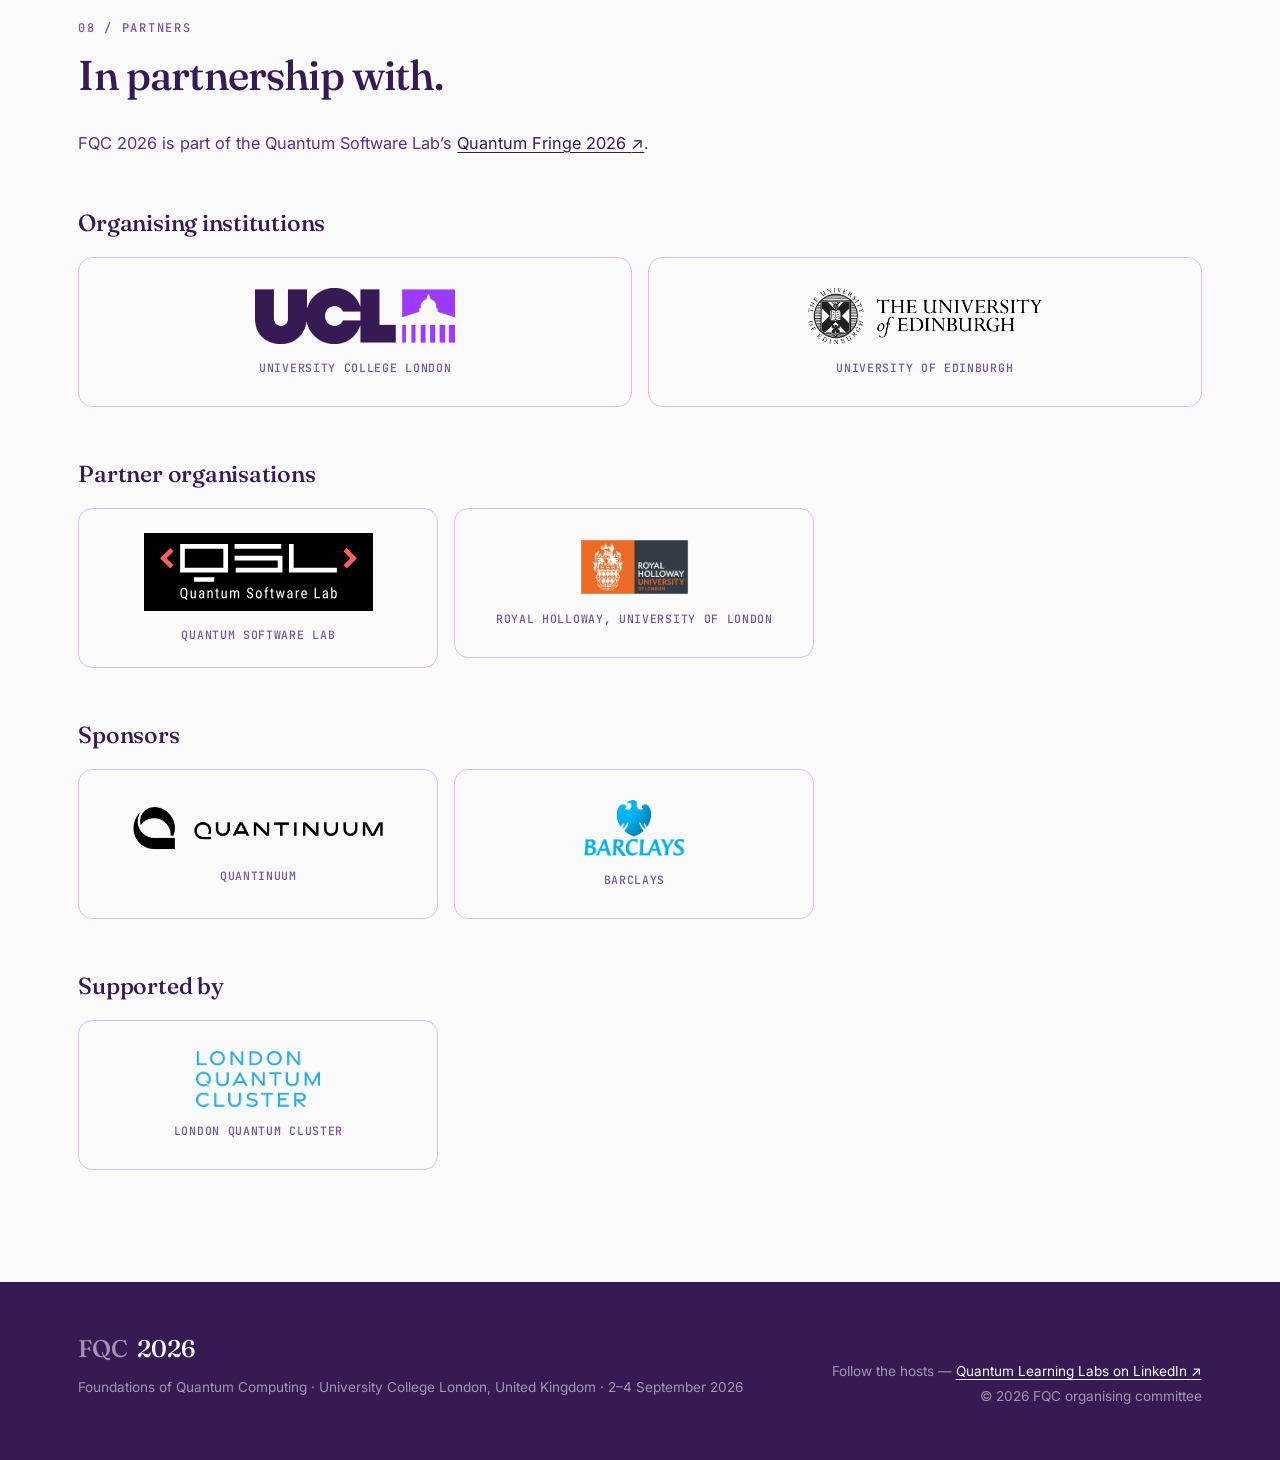
==== commit cf5b11dc: "Add a LinkedIn follow prompt to About, and link the hero host Two places a visitor actually looks, r" ====
--- a/index.html
+++ b/index.html
@@ -89,7 +89,7 @@
 <link rel="preconnect" href="https://fonts.gstatic.com" crossorigin />
 <link href="https://fonts.googleapis.com/css2?family=Fraunces:opsz,wght@9..144,400;9..144,500;9..144,600;9..144,700&family=Inter:wght@400;500;600;700&family=JetBrains+Mono:wght@400;500&display=swap" rel="stylesheet" />
 
-<link rel="stylesheet" href="style.css?v=5" />
+<link rel="stylesheet" href="style.css?v=7" />
 </head>
 <body>
 
@@ -142,7 +142,7 @@
       </div>
       <div>
         <dt>Host</dt>
-        <dd>Quantum Learning Labs, Computer Science, UCL</dd>
+        <dd><a class="hero-link" href="https://www.linkedin.com/company/qll/" target="_blank" rel="noopener">Quantum Learning Labs<span class="hero-link-arrow" aria-hidden="true">&#8599;</span></a>, Computer Science, UCL</dd>
       </div>
     </dl>
 
@@ -173,6 +173,11 @@
         FQC 2026 has now taken place. UCL Engineering has published a write-up with
         photographs from the three days:
         <a href="https://www.ucl.ac.uk/engineering/news/2026/sep/ucl-brings-quantum-researchers-and-industry-together-international-conference" target="_blank" rel="noopener">UCL brings quantum researchers and industry together <span aria-hidden="true">&#8599;</span></a>.
+        Dates and the call for talks for the next edition will be announced
+        first on LinkedIn.
+      </p>
+      <p class="follow-cta">
+        <a class="btn btn-ghost btn-sm" href="https://www.linkedin.com/company/qll/" target="_blank" rel="noopener">Follow Quantum Learning Labs <span aria-hidden="true">&#8599;</span></a>
       </p>
       <p class="lede">
         The fourth edition of Foundations of Quantum Computing
--- a/style.css
+++ b/style.css
@@ -75,7 +75,9 @@
   text-rendering: optimizeLegibility;
 }
 
-img, svg { display: block; max-width: 100%; }
+/* height:auto is load-bearing: without it, max-width shrinks the width while an
+   explicit height attribute stays pinned, distorting the image. */
+img, svg { display: block; max-width: 100%; height: auto; }
 
 a { color: inherit; text-decoration: none; }
 p { margin: 0 0 1em; }
@@ -383,6 +385,23 @@
   letter-spacing: -.005em;
 }
 
+.hero-meta dd a.hero-link {
+  text-decoration: underline;
+  text-decoration-color: rgba(250, 250, 250, .38);
+  text-underline-offset: 4px;
+  text-decoration-thickness: 1px;
+  transition: color .2s var(--ease), text-decoration-color .2s var(--ease);
+}
+.hero-meta dd a.hero-link:hover {
+  color: var(--accent);
+  text-decoration-color: var(--accent);
+}
+.hero-link-arrow {
+  font-size: .68em;
+  margin-left: .22em;
+  vertical-align: .18em;
+}
+
 @media (max-width: 600px) {
   .hero-meta {
     grid-template-columns: 1fr;
@@ -1048,6 +1067,8 @@
   transition: color .2s var(--ease);
 }
 .partners-note a:hover { color: var(--accent); }
+.partners-note:has(+ .follow-cta) { margin-bottom: 1.1rem; }
+.follow-cta { margin: 0 0 clamp(2rem, 4vw, 3rem); }
 .org-list + .org-group-title,
 .speaker-grid + .org-group-title { margin-top: clamp(2.25rem, 4vw, 3rem); }
 .speakers-empty { padding: 1.5rem 0; font-size: 1rem; }
